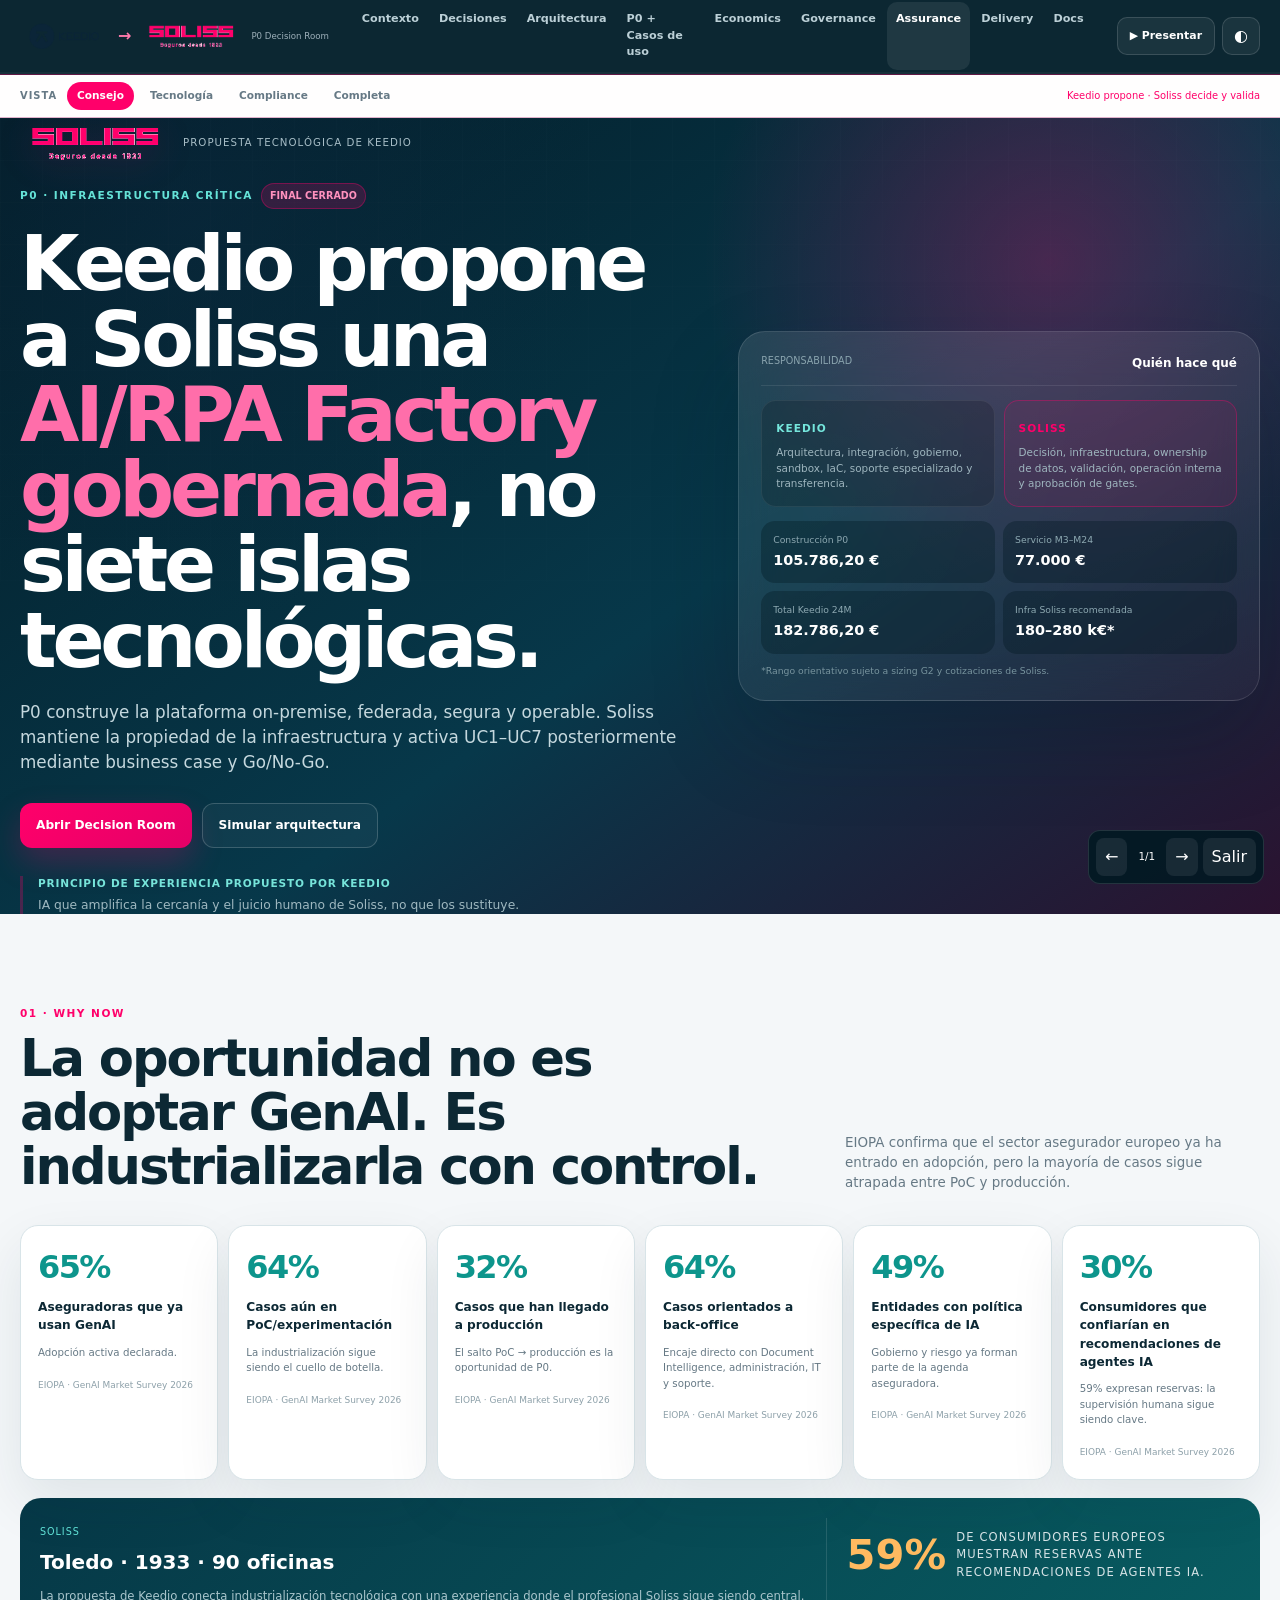
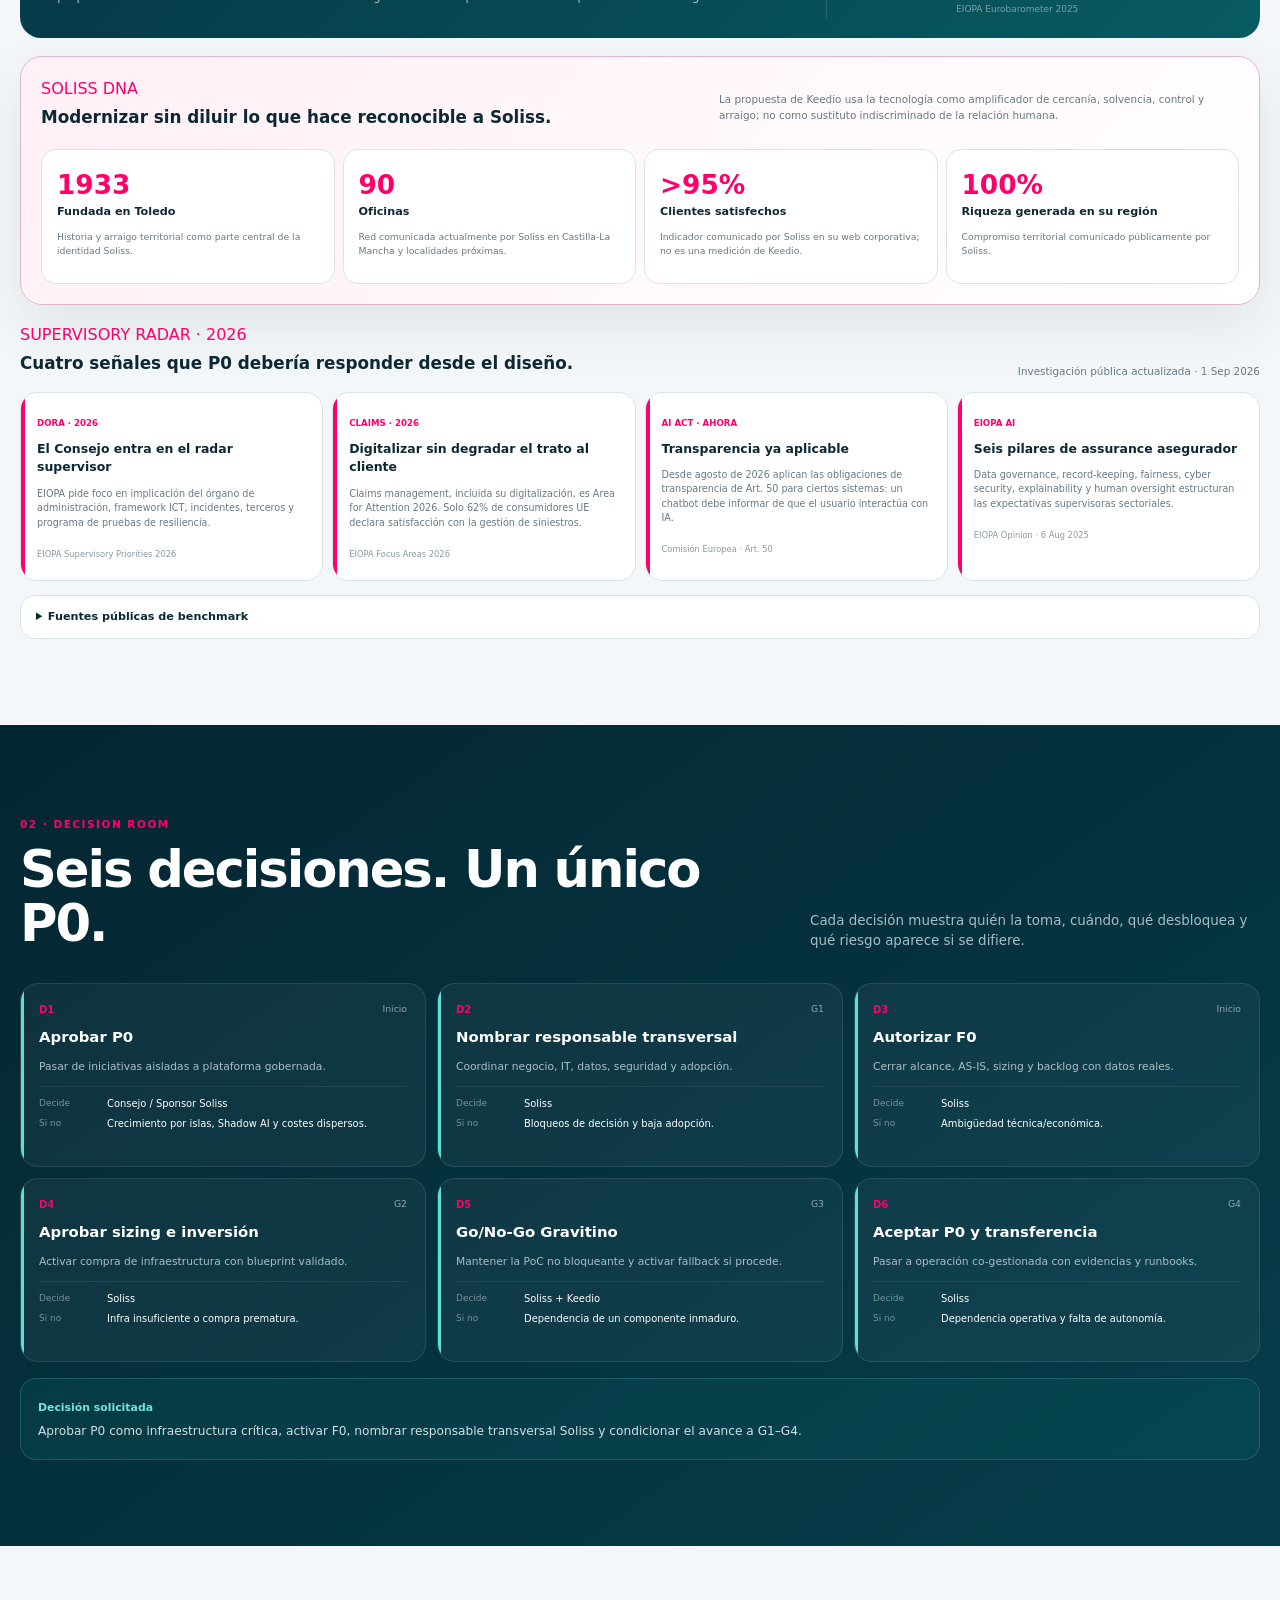
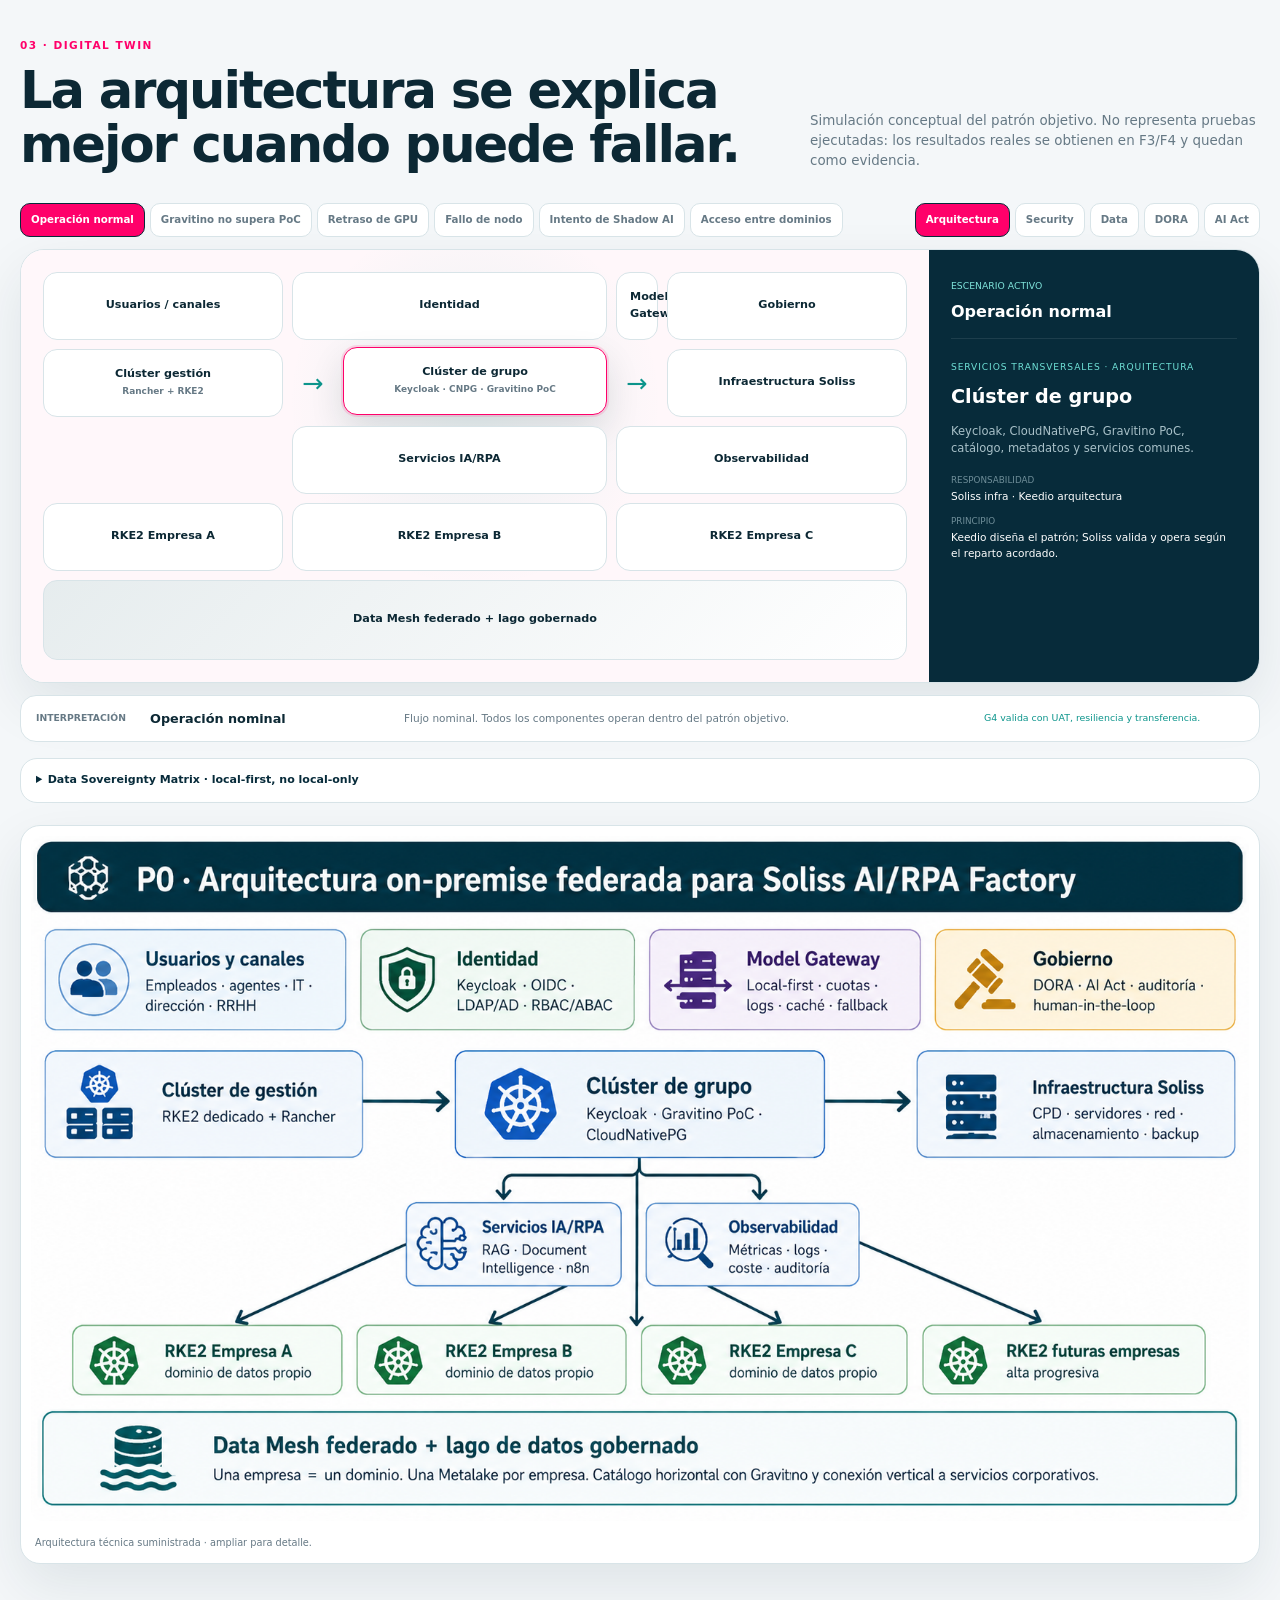
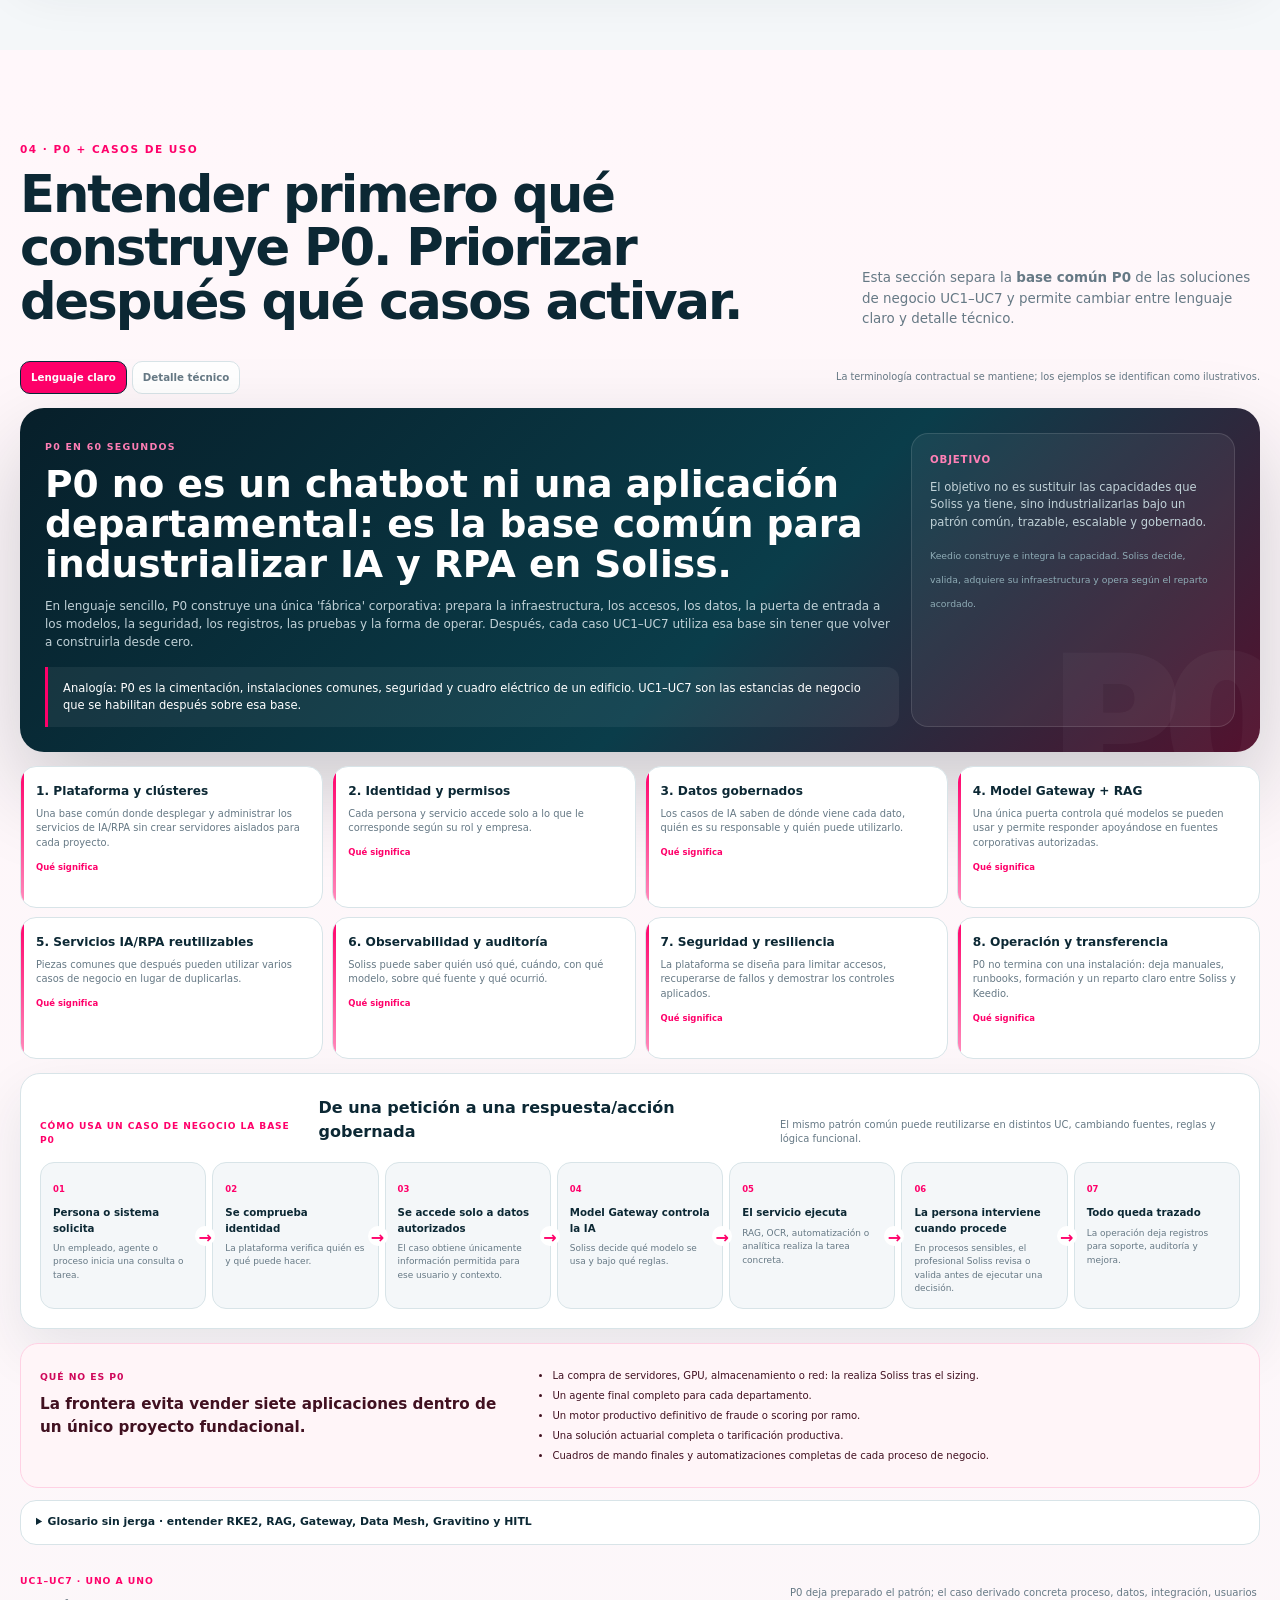
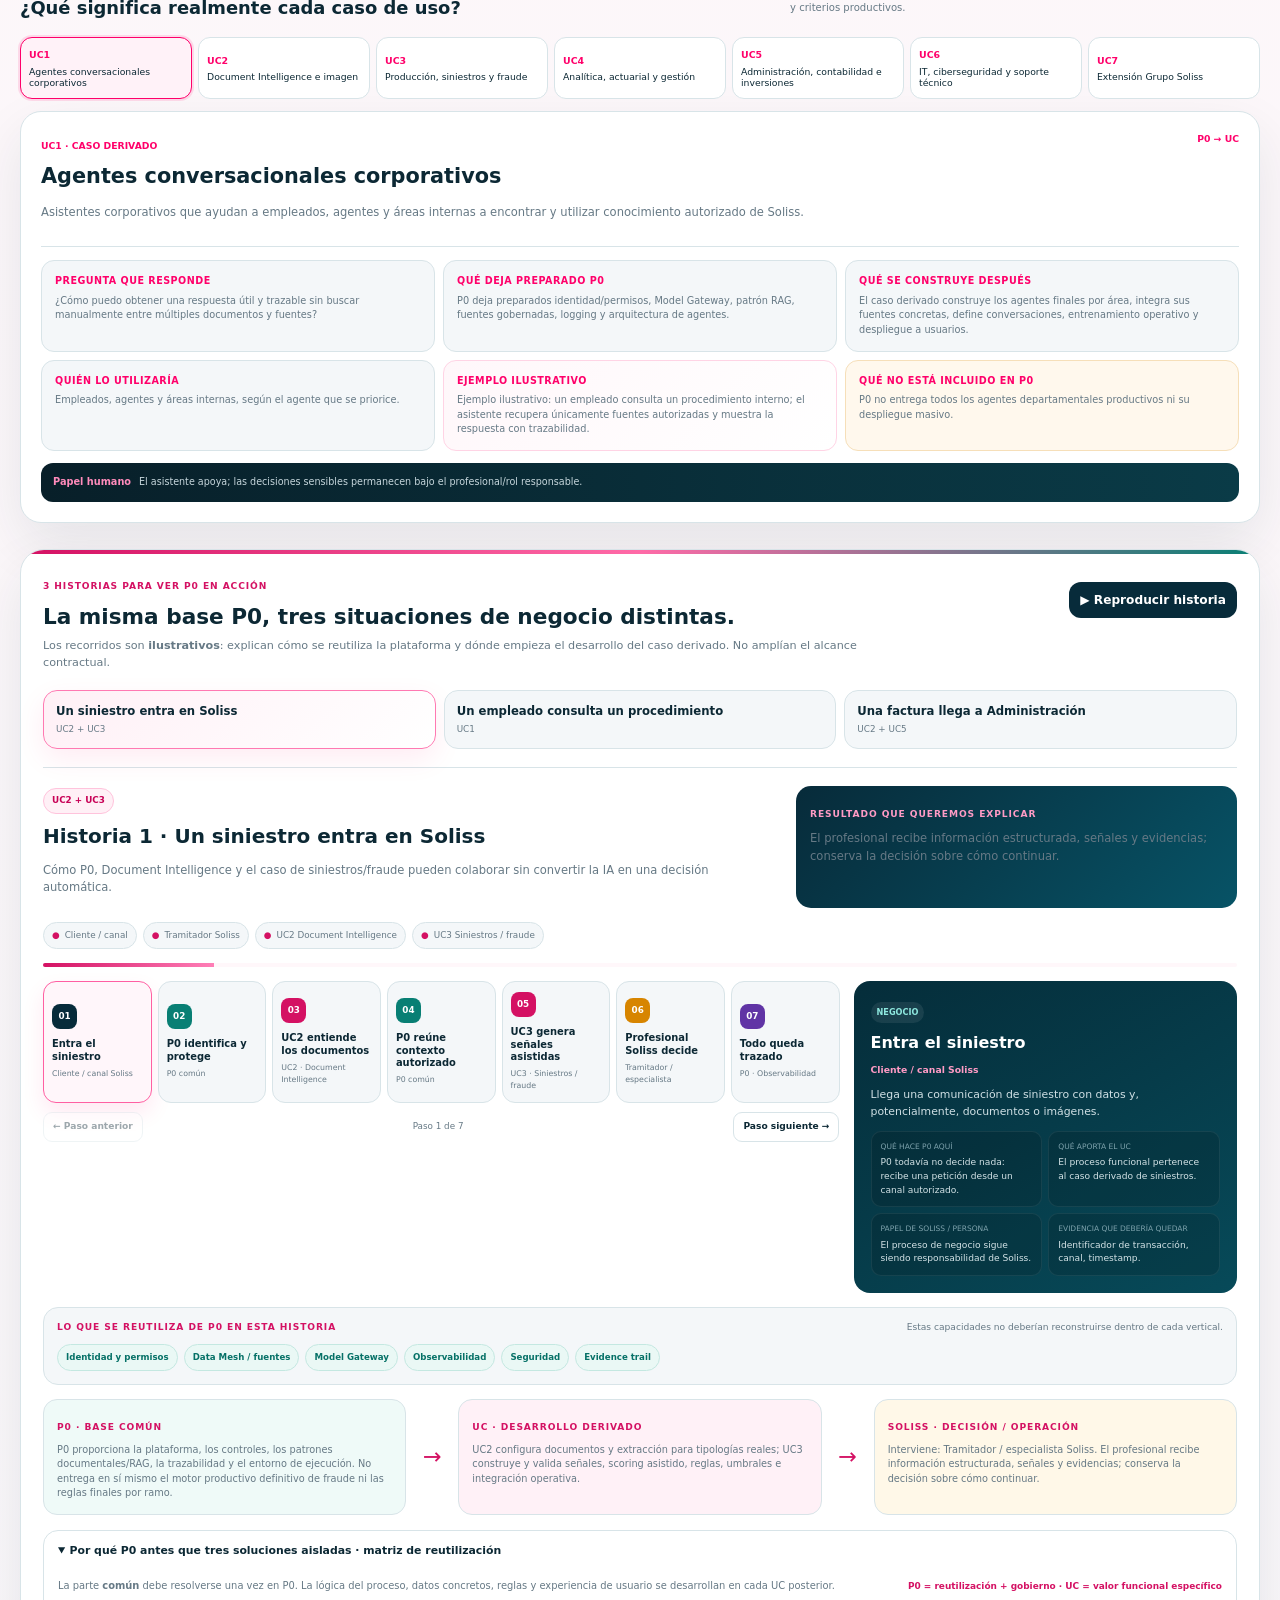
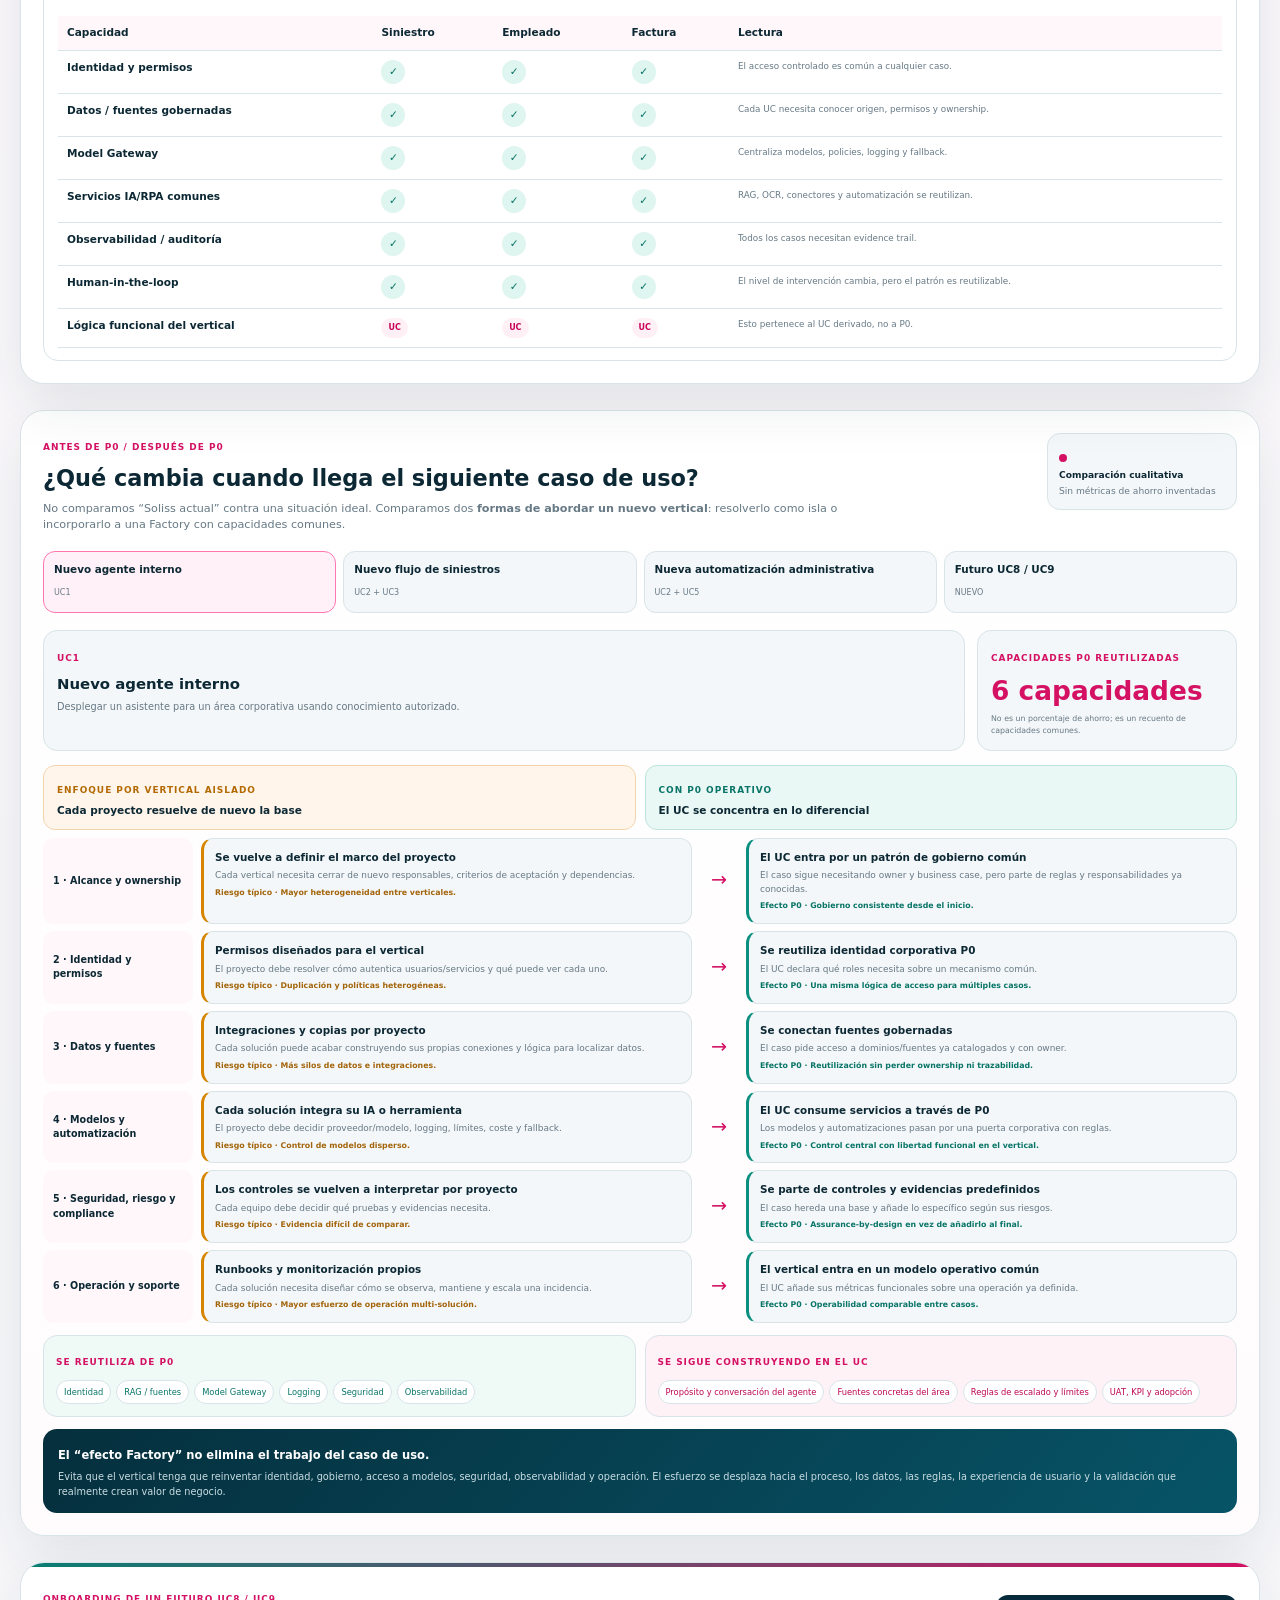
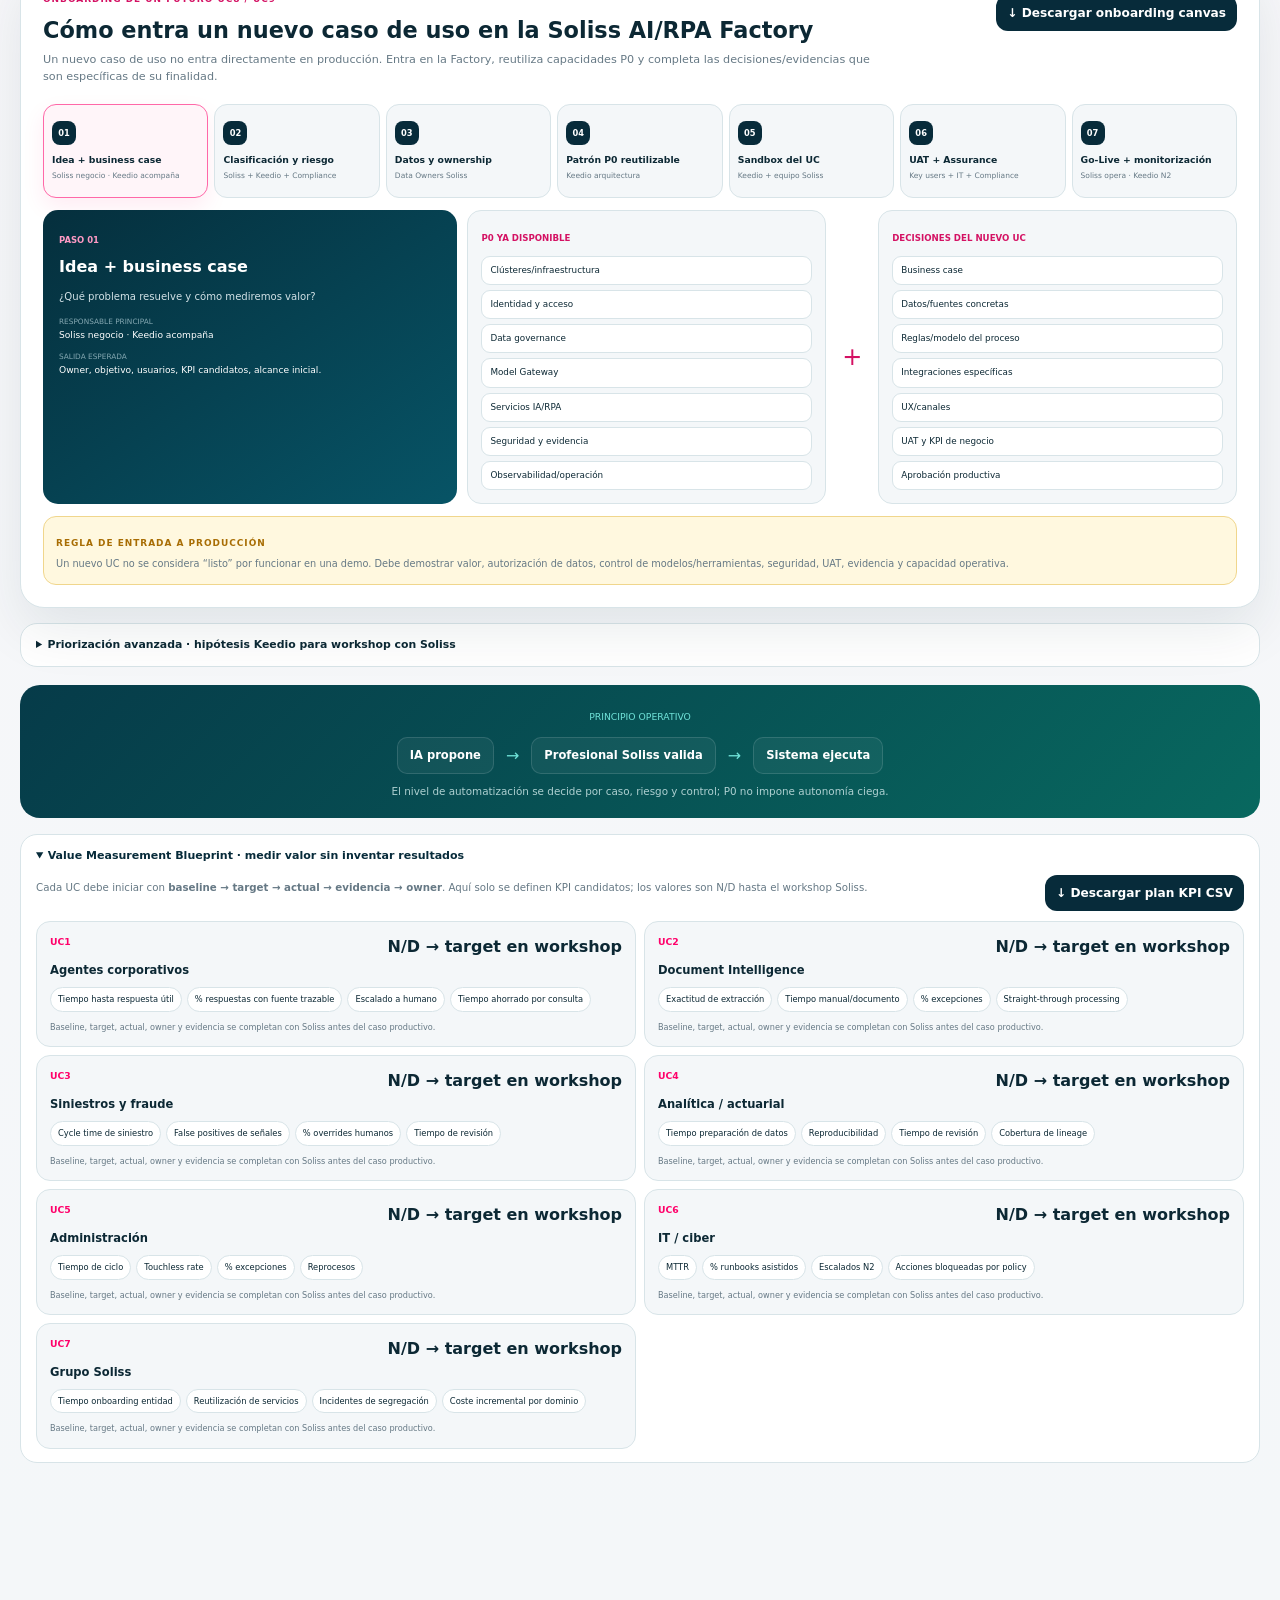
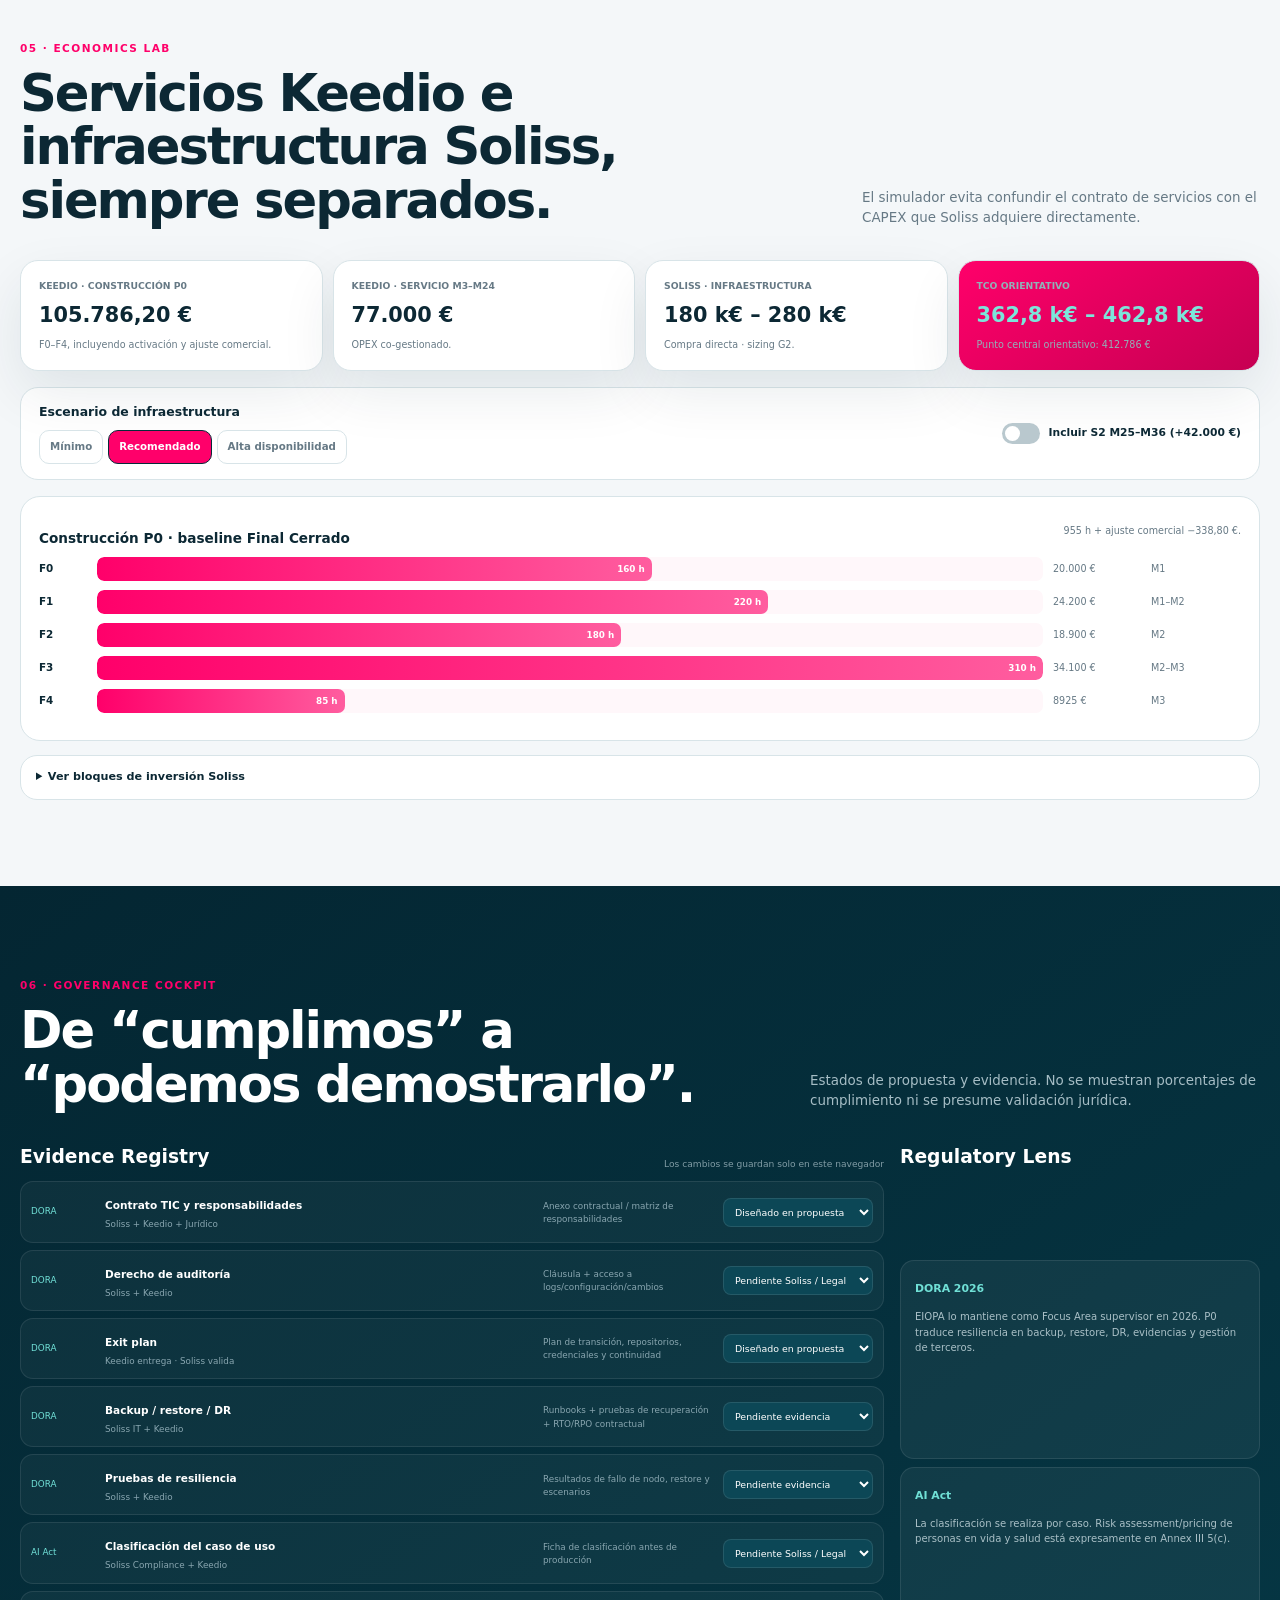
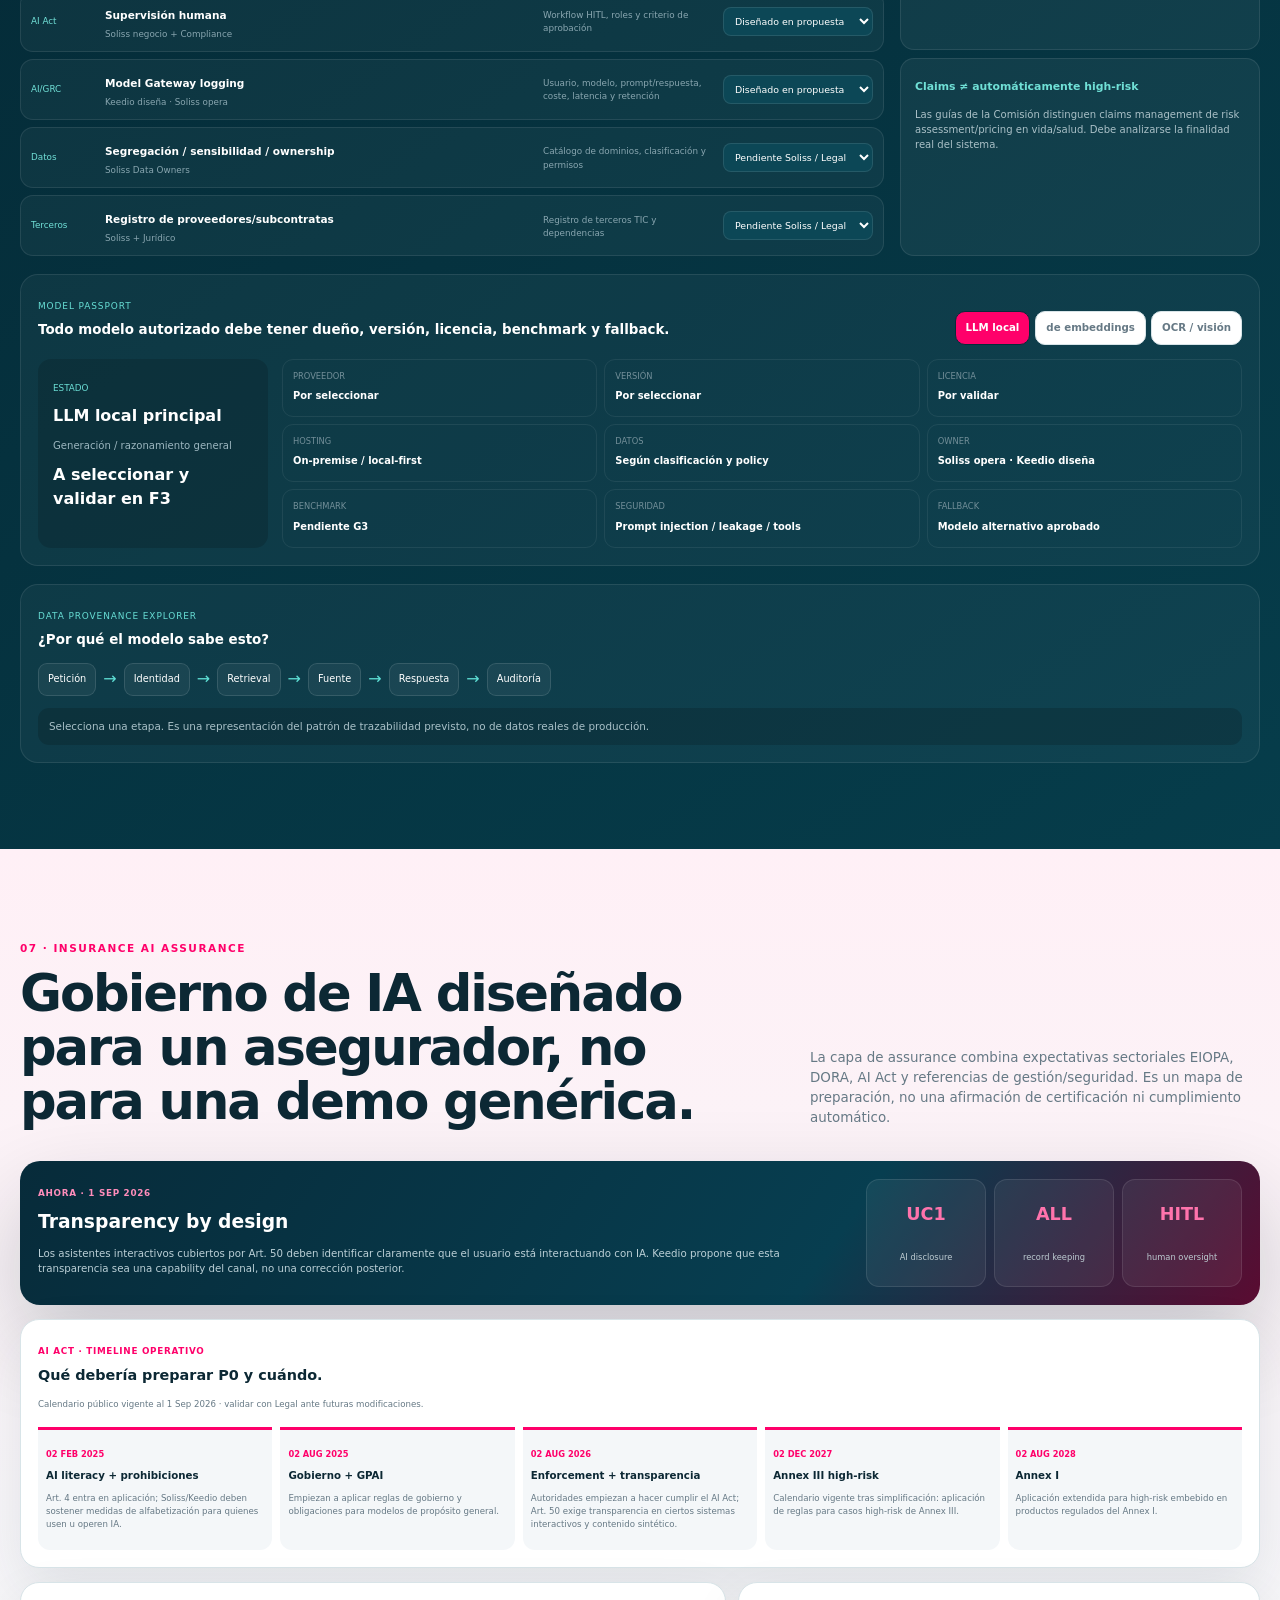
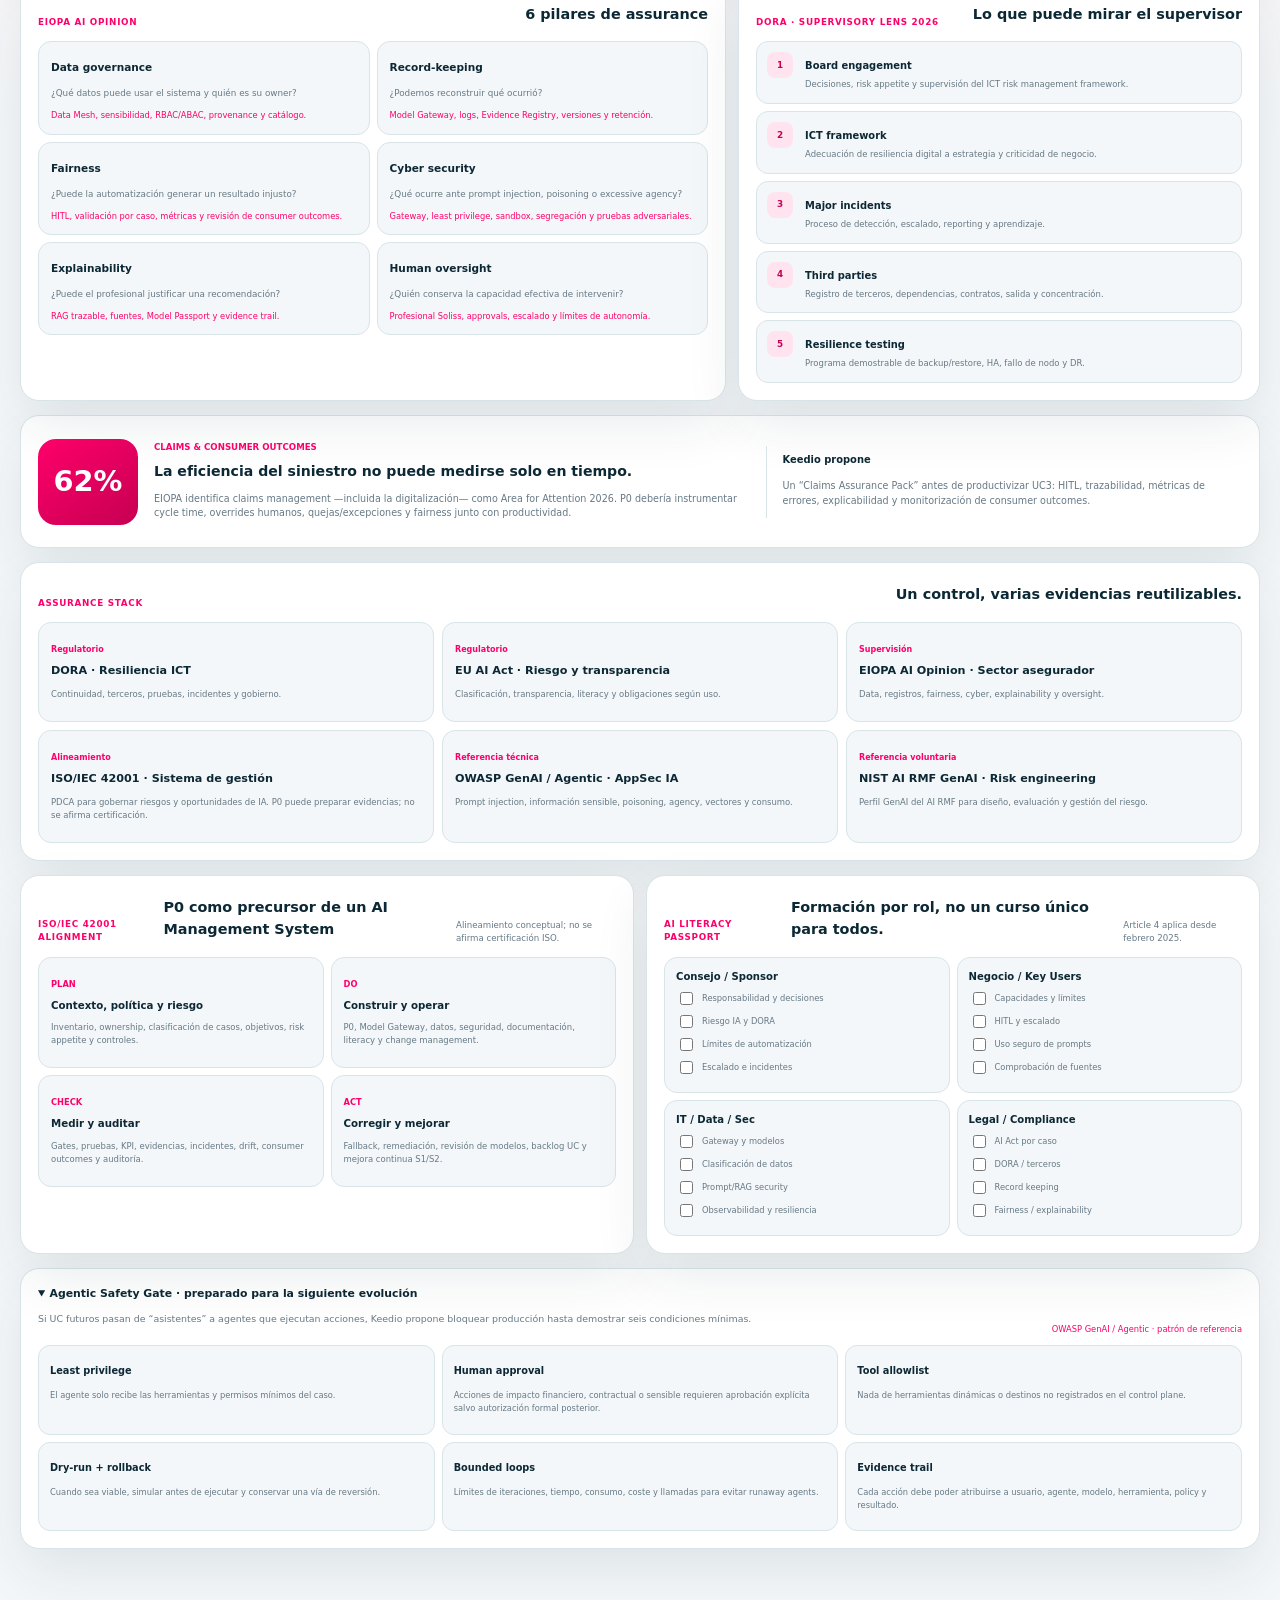
==== index.html @ 0aa0f7fc "feat: actualizar documentación y recursos para la versión 4.3; añadir comparativa de Factory Effect " ====
<!doctype html>
<html lang="es" data-theme="light">
<head>
  <meta charset="utf-8">
  <meta name="viewport" content="width=device-width,initial-scale=1,viewport-fit=cover">
  <meta name="theme-color" content="#FF006A">
  <meta name="description" content="Keedio presenta a Soliss la P0 Decision Room: arquitectura, economics, gates, gobierno y casos de uso de Soliss AI/RPA Factory.">
  <title>Keedio presenta a SOLISS · P0 Decision Room V4</title>
  <link rel="manifest" href="manifest.webmanifest">
  <link rel="icon" href="assets/icon-192.png">
  <link rel="stylesheet" href="assets/styles.css">
  <script defer src="assets/data.js"></script>
  <script defer src="assets/documents.js"></script>
  <script defer src="assets/app.js"></script>
</head>
<body data-audience="board" data-build="boardroom">
<a class="skip" href="#main">Ir al contenido</a>
<header class="topbar">
  <div class="shell navrow">
    <a class="brand brand-lockup" href="#hero" aria-label="Keedio presenta a Soliss"><img src="assets/brand/keedio-logo.png" alt="Keedio"><span class="brand-arrow">→</span><img class="soliss-wordmark" src="assets/brand/soliss-logo.png" alt="Soliss Seguros desde 1933"><small>P0 Decision Room</small></a>
    <nav id="nav" aria-label="Principal">
      <a href="#why">Contexto</a><a href="#decision">Decisiones</a><a href="#twin">Arquitectura</a><a href="#factory">P0 + Casos de uso</a><a href="#economics">Economics</a><a href="#governance">Governance</a><a href="#assurance">Assurance</a><a href="#delivery">Delivery</a><a href="#documents">Docs</a>
    </nav>
    <div class="actions"><button id="presentBtn" class="chip-btn">▶ Presentar</button><button id="themeBtn" class="icon-btn" aria-label="Cambiar tema">◐</button><button id="menuBtn" class="icon-btn menu" aria-label="Abrir menú">☰</button></div>
  </div>
  <div class="progress"><i id="progress"></i></div>
</header>

<div class="audience-bar">
  <div class="shell audience-row">
    <span>Vista</span>
    <button class="aud active" data-audience="board">Consejo</button>
    <button class="aud" data-audience="tech">Tecnología</button>
    <button class="aud" data-audience="compliance">Compliance</button>
    <button class="aud" data-audience="all">Completa</button>
    <em>Keedio propone · Soliss decide y valida</em>
  </div>
</div>

<main id="main">
<section id="hero" class="hero present-step" data-show="board tech compliance">
  <div class="mesh"></div>
  <div class="shell hero-grid">
    <div class="hero-copy reveal">
      <div class="hero-brand"><img src="assets/brand/soliss-logo.png" alt="Soliss"><span>Propuesta tecnológica de Keedio</span></div><div class="overline"><span>P0 · Infraestructura crítica</span><b>FINAL CERRADO</b></div>
      <h1>Keedio propone a Soliss una <em>AI/RPA Factory gobernada</em>, no siete islas tecnológicas.</h1>
      <p>P0 construye la plataforma on-premise, federada, segura y operable. Soliss mantiene la propiedad de la infraestructura y activa UC1–UC7 posteriormente mediante business case y Go/No-Go.</p>
      <div class="hero-ctas"><a class="btn primary" href="#decision">Abrir Decision Room</a><a class="btn ghost" href="#twin">Simular arquitectura</a></div>
      <div class="principle"><b>Principio de experiencia propuesto por Keedio</b><span>IA que amplifica la cercanía y el juicio humano de Soliss, no que los sustituye.</span></div>
    </div>
    <aside class="hero-panel reveal">
      <header><span>Responsabilidad</span><strong>Quién hace qué</strong></header>
      <div class="role-grid"><article class="keedio"><b>KEEDIO</b><p>Arquitectura, integración, gobierno, sandbox, IaC, soporte especializado y transferencia.</p></article><article class="soliss"><b>SOLISS</b><p>Decisión, infraestructura, ownership de datos, validación, operación interna y aprobación de gates.</p></article></div>
      <div class="kpis"><div><small>Construcción P0</small><b>105.786,20 €</b></div><div><small>Servicio M3–M24</small><b>77.000 €</b></div><div><small>Total Keedio 24M</small><b>182.786,20 €</b></div><div><small>Infra Soliss recomendada</small><b>180–280 k€*</b></div></div>
      <small class="fine">*Rango orientativo sujeto a sizing G2 y cotizaciones de Soliss.</small>
    </aside>
  </div>
</section>

<section id="why" class="section present-step" data-show="board compliance">
  <div class="shell">
    <div class="section-head reveal"><div><span>01 · WHY NOW</span><h2>La oportunidad no es adoptar GenAI. Es industrializarla con control.</h2></div><p>EIOPA confirma que el sector asegurador europeo ya ha entrado en adopción, pero la mayoría de casos sigue atrapada entre PoC y producción.</p></div>
    <div id="benchmarkGrid" class="benchmark-grid reveal"></div>
    <div class="context-band reveal"><div><span>Soliss</span><b>Toledo · 1933 · 90 oficinas</b><p>La propuesta de Keedio conecta industrialización tecnológica con una experiencia donde el profesional Soliss sigue siendo central.</p></div><div class="trust-signal"><b>59%</b><span>de consumidores europeos muestran reservas ante recomendaciones de agentes IA.</span><small>EIOPA Eurobarometer 2025</small></div></div>
    
<div class="soliss-dna reveal">
  <header><div><span>SOLISS DNA</span><h3>Modernizar sin diluir lo que hace reconocible a Soliss.</h3></div><p>La propuesta de Keedio usa la tecnología como amplificador de cercanía, solvencia, control y arraigo; no como sustituto indiscriminado de la relación humana.</p></header>
  <div id="solissDnaGrid" class="dna-grid"></div>
</div>
<div class="radar reveal">
  <header><div><span>SUPERVISORY RADAR · 2026</span><h3>Cuatro señales que P0 debería responder desde el diseño.</h3></div><small>Investigación pública actualizada · 1 Sep 2026</small></header>
  <div id="supervisoryRadar" class="radar-grid"></div>
</div>
<details class="sources reveal"><summary>Fuentes públicas de benchmark</summary><div id="publicSources"></div></details>
  </div>
</section>

<section id="decision" class="section dark present-step" data-show="board compliance">
  <div class="shell">
    <div class="section-head light reveal"><div><span>02 · DECISION ROOM</span><h2>Seis decisiones. Un único P0.</h2></div><p>Cada decisión muestra quién la toma, cuándo, qué desbloquea y qué riesgo aparece si se difiere.</p></div>
    <div id="decisionGrid" class="decision-grid reveal"></div>
    <div class="decision-summary reveal"><b>Decisión solicitada</b><p>Aprobar P0 como infraestructura crítica, activar F0, nombrar responsable transversal Soliss y condicionar el avance a G1–G4.</p></div>
  </div>
</section>

<section id="twin" class="section present-step" data-show="tech compliance board">
  <div class="shell">
    <div class="section-head reveal"><div><span>03 · DIGITAL TWIN</span><h2>La arquitectura se explica mejor cuando puede fallar.</h2></div><p>Simulación conceptual del patrón objetivo. No representa pruebas ejecutadas: los resultados reales se obtienen en F3/F4 y quedan como evidencia.</p></div>
    <div class="twin-toolbar reveal"><div id="scenarioButtons" class="segmented"></div><div id="lensButtons" class="segmented lenses"><button class="active" data-lens="detail">Arquitectura</button><button data-lens="security">Security</button><button data-lens="data">Data</button><button data-lens="dora">DORA</button><button data-lens="aiAct">AI Act</button></div></div>
    <div class="twin-shell reveal">
      <div class="architecture-map" id="archMap">
        <button class="node" data-node="users">Usuarios / canales</button><button class="node" data-node="identity">Identidad</button><button class="node" data-node="gateway">Model Gateway</button><button class="node" data-node="governance">Gobierno</button>
        <button class="node big" data-node="management">Clúster gestión<br><small>Rancher + RKE2</small></button><div class="arrow">→</div><button class="node big focus" data-node="group">Clúster de grupo<br><small>Keycloak · CNPG · Gravitino PoC</small></button><div class="arrow">→</div><button class="node big" data-node="infra">Infraestructura Soliss</button>
        <button class="node service" data-node="ai">Servicios IA/RPA</button><button class="node service" data-node="observability">Observabilidad</button>
        <button class="node domain" data-node="domainA">RKE2 Empresa A</button><button class="node domain" data-node="domainB">RKE2 Empresa B</button><button class="node domain" data-node="domainC">RKE2 Empresa C</button>
        <button class="node lake" data-node="data">Data Mesh federado + lago gobernado</button>
      </div>
      <aside class="inspector"><div id="scenarioState" class="scenario-state"></div><div id="nodeInspector"></div></aside>
    </div>
    <div class="simulation-strip reveal"><span>Interpretación</span><b id="simOutcome">Operación nominal</b><p id="simMessage"></p><small id="simGate"></small></div>
<details class="sovereignty reveal"><summary>Data Sovereignty Matrix · local-first, no local-only</summary><div class="table-wrap"><table id="sovereigntyTable"></table></div><p class="detail-note">La matriz es un patrón propuesto por Keedio. Las excepciones externas deben aprobarse por caso, proveedor, clasificación de datos y contrato.</p></details>

    <figure class="figure reveal"><button data-lightbox="assets/figures/arquitectura-onpremise.png"><img src="assets/figures/arquitectura-onpremise.png" alt="Arquitectura on-premise federada para Soliss AI/RPA Factory"></button><figcaption>Arquitectura técnica suministrada · ampliar para detalle.</figcaption></figure>
  </div>
</section>

<section id="factory" class="section soft present-step" data-show="board tech compliance">
  <div class="shell">
    <div class="section-head reveal"><div><span>04 · P0 + CASOS DE USO</span><h2>Entender primero qué construye P0. Priorizar después qué casos activar.</h2></div><p>Esta sección separa la <b>base común P0</b> de las soluciones de negocio UC1–UC7 y permite cambiar entre lenguaje claro y detalle técnico.</p></div>

    <div class="explain-toolbar reveal"><div class="segmented" id="explainMode"><button class="active" data-explain="plain">Lenguaje claro</button><button data-explain="technical">Detalle técnico</button></div><span>La terminología contractual se mantiene; los ejemplos se identifican como ilustrativos.</span></div>

    <div class="p0-hero-explain reveal">
      <div><span>P0 EN 60 SEGUNDOS</span><h3 id="p0Headline"></h3><p id="p0Definition"></p><blockquote id="p0Analogy"></blockquote></div>
      <aside><b>Objetivo</b><p id="p0Objective"></p><small>Keedio construye e integra la capacidad. Soliss decide, valida, adquiere su infraestructura y opera según el reparto acordado.</small></aside>
    </div>

    <div id="p0Blocks" class="p0-block-grid reveal"></div>

    <div class="p0-flow-card reveal"><header><span>CÓMO USA UN CASO DE NEGOCIO LA BASE P0</span><h3>De una petición a una respuesta/acción gobernada</h3><p>El mismo patrón común puede reutilizarse en distintos UC, cambiando fuentes, reglas y lógica funcional.</p></header><div id="p0Flow" class="p0-flow"></div></div>

    <div class="p0-boundaries reveal"><div><span>QUÉ NO ES P0</span><h3>La frontera evita vender siete aplicaciones dentro de un único proyecto fundacional.</h3></div><ul id="p0NotIncluded"></ul></div>

    <details class="p0-glossary reveal"><summary>Glosario sin jerga · entender RKE2, RAG, Gateway, Data Mesh, Gravitino y HITL</summary><div id="glossaryGrid" class="glossary-grid"></div></details>

    <div class="uc-explorer reveal">
      <header><div><span>UC1–UC7 · UNO A UNO</span><h3>¿Qué significa realmente cada caso de uso?</h3></div><p>P0 deja preparado el patrón; el caso derivado concreta proceso, datos, integración, usuarios y criterios productivos.</p></header>
      <div id="ucSimpleTabs" class="uc-simple-tabs"></div>
      <article id="ucSimpleDetail" class="uc-simple-detail"></article>
    </div>


    <section class="story-lab reveal" aria-labelledby="storyLabTitle">
      <header class="story-lab-head">
        <div><span>3 HISTORIAS PARA VER P0 EN ACCIÓN</span><h3 id="storyLabTitle">La misma base P0, tres situaciones de negocio distintas.</h3><p>Los recorridos son <b>ilustrativos</b>: explican cómo se reutiliza la plataforma y dónde empieza el desarrollo del caso derivado. No amplían el alcance contractual.</p></div>
        <button id="storyPlay" class="btn small" type="button">▶ Reproducir historia</button>
      </header>
      <div id="storyTabs" class="story-tabs" role="tablist" aria-label="Historias de usuario"></div>
      <article id="storyCanvas" class="story-canvas">
        <div class="story-overview"><div><span id="storyUcs" class="story-uc-badge"></span><h3 id="storyTitle"></h3><p id="storySubtitle"></p></div><div class="story-outcome"><span>RESULTADO QUE QUEREMOS EXPLICAR</span><p id="storyOutcome"></p></div></div>
        <div class="story-actors" id="storyActors"></div>
        <div class="story-progress-wrap"><div id="storyProgress" class="story-progress"></div></div>
        <div class="story-workspace"><div><div id="storySteps" class="story-steps"></div><div class="story-nav"><button id="storyPrev" type="button">← Paso anterior</button><span id="storyPosition">—</span><button id="storyNext" type="button">Paso siguiente →</button></div></div><aside id="storyInspector" class="story-inspector" aria-live="polite"></aside></div>
        <div class="story-foundation"><header><span>LO QUE SE REUTILIZA DE P0 EN ESTA HISTORIA</span><p>Estas capacidades no deberían reconstruirse dentro de cada vertical.</p></header><div id="storyReuseChips" class="story-reuse-chips"></div></div>
        <div class="story-boundary-grid"><article class="story-boundary p0"><span>P0 · BASE COMÚN</span><p id="storyP0Boundary"></p></article><div class="story-boundary-arrow">→</div><article class="story-boundary uc"><span>UC · DESARROLLO DERIVADO</span><p id="storyUcBoundary"></p></article><div class="story-boundary-arrow">→</div><article class="story-boundary human"><span>SOLISS · DECISIÓN / OPERACIÓN</span><p id="storyHuman"></p></article></div>
      </article>
      <details class="story-comparison" open><summary>Por qué P0 antes que tres soluciones aisladas · matriz de reutilización</summary><div class="story-comparison-intro"><p>La parte <b>común</b> debe resolverse una vez en P0. La lógica del proceso, datos concretos, reglas y experiencia de usuario se desarrollan en cada UC posterior.</p><span>P0 = reutilización + gobierno · UC = valor funcional específico</span></div><div class="table-wrap"><table id="storyReuseTable"></table></div></details>
    </section>


    <section class="factory-effect reveal" aria-labelledby="factoryEffectTitle">
      <header class="factory-effect-head">
        <div>
          <span>ANTES DE P0 / DESPUÉS DE P0</span>
          <h3 id="factoryEffectTitle">¿Qué cambia cuando llega el siguiente caso de uso?</h3>
          <p>No comparamos “Soliss actual” contra una situación ideal. Comparamos dos <b>formas de abordar un nuevo vertical</b>: resolverlo como isla o incorporarlo a una Factory con capacidades comunes.</p>
        </div>
        <div class="factory-effect-legend"><i></i><b>Comparación cualitativa</b><small>Sin métricas de ahorro inventadas</small></div>
      </header>

      <div id="effectCaseTabs" class="effect-case-tabs" role="tablist" aria-label="Seleccionar tipo de nuevo caso"></div>

      <div class="effect-case-summary">
        <div><span id="effectCaseUc"></span><h4 id="effectCaseLabel"></h4><p id="effectCaseGoal"></p></div>
        <div class="effect-reuse-score"><span>CAPACIDADES P0 REUTILIZADAS</span><b id="effectReuseCount">—</b><small>No es un porcentaje de ahorro; es un recuento de capacidades comunes.</small></div>
      </div>

      <div class="before-after-labels">
        <div class="before"><span>ENFOQUE POR VERTICAL AISLADO</span><b>Cada proyecto resuelve de nuevo la base</b></div>
        <div class="after"><span>CON P0 OPERATIVO</span><b>El UC se concentra en lo diferencial</b></div>
      </div>

      <div id="effectStages" class="effect-stages"></div>

      <div class="effect-bottom-grid">
        <article class="effect-box reused"><span>SE REUTILIZA DE P0</span><div id="effectReuseChips"></div></article>
        <article class="effect-box still"><span>SE SIGUE CONSTRUYENDO EN EL UC</span><div id="effectStillChips"></div></article>
      </div>

      <div class="factory-effect-message">
        <b>El “efecto Factory” no elimina el trabajo del caso de uso.</b>
        <p>Evita que el vertical tenga que reinventar identidad, gobierno, acceso a modelos, seguridad, observabilidad y operación. El esfuerzo se desplaza hacia el proceso, los datos, las reglas, la experiencia de usuario y la validación que realmente crean valor de negocio.</p>
      </div>
    </section>

    <section class="onboarding-lab reveal" aria-labelledby="onboardingTitle">
      <header class="onboarding-head">
        <div><span>ONBOARDING DE UN FUTURO UC8 / UC9</span><h3 id="onboardingTitle">Cómo entra un nuevo caso de uso en la Soliss AI/RPA Factory</h3><p id="onboardingStatement"></p></div>
        <button id="downloadOnboardingCanvas" class="btn small" type="button">↓ Descargar onboarding canvas</button>
      </header>

      <div id="onboardingRail" class="onboarding-rail"></div>
      <div class="onboarding-workspace">
        <aside id="onboardingInspector" class="onboarding-inspector"></aside>
        <div class="onboarding-separation">
          <article><span>P0 YA DISPONIBLE</span><div id="onboardingReusable"></div></article>
          <div class="onboarding-plus">+</div>
          <article><span>DECISIONES DEL NUEVO UC</span><div id="onboardingVertical"></div></article>
        </div>
      </div>

      <div class="onboarding-rule">
        <span>REGLA DE ENTRADA A PRODUCCIÓN</span>
        <p>Un nuevo UC no se considera “listo” por funcionar en una demo. Debe demostrar valor, autorización de datos, control de modelos/herramientas, seguridad, UAT, evidencia y capacidad operativa.</p>
      </div>
    </section>

    <details class="advanced-priority reveal"><summary>Priorización avanzada · hipótesis Keedio para workshop con Soliss</summary><div class="advanced-intro">Los valores iniciales son hipótesis de trabajo, no datos de Soliss. Se sustituyen durante workshops con negocio, IT y Compliance.</div>
    <div class="factory-layout"><div><div id="ucRanking" class="ranking"></div><button id="resetHypotheses" class="btn small">Restaurar hipótesis Keedio</button></div><div id="ucEditor" class="uc-editor"></div></div></details>
    <div class="human-loop reveal"><span>Principio operativo</span><div><b>IA propone</b><i>→</i><b>Profesional Soliss valida</b><i>→</i><b>Sistema ejecuta</b></div><p>El nivel de automatización se decide por caso, riesgo y control; P0 no impone autonomía ciega.</p></div>
<details class="kpi-blueprint reveal" open><summary>Value Measurement Blueprint · medir valor sin inventar resultados</summary><div class="blueprint-head"><p>Cada UC debe iniciar con <b>baseline → target → actual → evidencia → owner</b>. Aquí solo se definen KPI candidatos; los valores son N/D hasta el workshop Soliss.</p><button id="downloadKpiPlan" class="btn small">↓ Descargar plan KPI CSV</button></div><div id="kpiGrid" class="kpi-grid"></div></details>

  </div>
</section>

<section id="economics" class="section present-step" data-show="board tech">
  <div class="shell">
    <div class="section-head reveal"><div><span>05 · ECONOMICS LAB</span><h2>Servicios Keedio e infraestructura Soliss, siempre separados.</h2></div><p>El simulador evita confundir el contrato de servicios con el CAPEX que Soliss adquiere directamente.</p></div>
    <div class="econ-grid reveal"><div class="econ-card"><span>Keedio · construcción P0</span><b>105.786,20 €</b><small>F0–F4, incluyendo activación y ajuste comercial.</small></div><div class="econ-card"><span>Keedio · servicio M3–M24</span><b>77.000 €</b><small>OPEX co-gestionado.</small></div><div class="econ-card"><span>Soliss · infraestructura</span><b id="infraRange">180–280 k€</b><small>Compra directa · sizing G2.</small></div><div class="econ-card accent"><span>TCO orientativo</span><b id="tcoRange">—</b><small id="tcoMid">—</small></div></div>
    <div class="scenario-lab reveal"><div><h3>Escenario de infraestructura</h3><div id="econScenarios" class="segmented"></div></div><label class="switch-line"><input id="optionalToggle" type="checkbox"><span></span><b>Incluir S2 M25–M36 (+42.000 €)</b></label></div>
    <div class="phase-bars reveal"><header><h3>Construcción P0 · baseline Final Cerrado</h3><p>955 h + ajuste comercial −338,80 €.</p></header><div id="phaseBars"></div></div>
    <details class="infra-details reveal"><summary>Ver bloques de inversión Soliss</summary><div class="table-wrap"><table id="infraTable"></table></div></details>
  </div>
</section>

<section id="governance" class="section dark present-step" data-show="compliance tech board">
  <div class="shell">
    <div class="section-head light reveal"><div><span>06 · GOVERNANCE COCKPIT</span><h2>De “cumplimos” a “podemos demostrarlo”.</h2></div><p>Estados de propuesta y evidencia. No se muestran porcentajes de cumplimiento ni se presume validación jurídica.</p></div>
    <div class="governance-grid reveal"><div><div class="cockpit-head"><h3>Evidence Registry</h3><span>Los cambios se guardan solo en este navegador</span></div><div id="evidenceGrid" class="evidence-grid"></div></div><aside class="regulatory-lens"><h3>Regulatory Lens</h3><div class="reg-card"><b>DORA 2026</b><p>EIOPA lo mantiene como Focus Area supervisor en 2026. P0 traduce resiliencia en backup, restore, DR, evidencias y gestión de terceros.</p></div><div class="reg-card"><b>AI Act</b><p>La clasificación se realiza por caso. Risk assessment/pricing de personas en vida y salud está expresamente en Annex III 5(c).</p></div><div class="reg-card"><b>Claims ≠ automáticamente high-risk</b><p>Las guías de la Comisión distinguen claims management de risk assessment/pricing en vida/salud. Debe analizarse la finalidad real del sistema.</p></div></aside></div>
    <div class="passport-area reveal"><header><div><span>MODEL PASSPORT</span><h3>Todo modelo autorizado debe tener dueño, versión, licencia, benchmark y fallback.</h3></div><div id="passportTabs" class="segmented"></div></header><div id="passportCard"></div></div>
    <div class="provenance reveal"><header><span>DATA PROVENANCE EXPLORER</span><h3>¿Por qué el modelo sabe esto?</h3></header><div class="trace"><button data-trace="request">Petición</button><i>→</i><button data-trace="identity">Identidad</button><i>→</i><button data-trace="retrieval">Retrieval</button><i>→</i><button data-trace="source">Fuente</button><i>→</i><button data-trace="answer">Respuesta</button><i>→</i><button data-trace="audit">Auditoría</button></div><div id="traceDetail" class="trace-detail">Selecciona una etapa. Es una representación del patrón de trazabilidad previsto, no de datos reales de producción.</div></div>
  </div>
</section>


<section id="assurance" class="section assurance present-step" data-show="board tech compliance">
  <div class="shell">
    <div class="section-head reveal"><div><span>07 · INSURANCE AI ASSURANCE</span><h2>Gobierno de IA diseñado para un asegurador, no para una demo genérica.</h2></div><p>La capa de assurance combina expectativas sectoriales EIOPA, DORA, AI Act y referencias de gestión/seguridad. Es un mapa de preparación, no una afirmación de certificación ni cumplimiento automático.</p></div>

    <div class="assurance-hero reveal"><div><span>AHORA · 1 SEP 2026</span><h3>Transparency by design</h3><p>Los asistentes interactivos cubiertos por Art. 50 deben identificar claramente que el usuario está interactuando con IA. Keedio propone que esta transparencia sea una capability del canal, no una corrección posterior.</p></div><div><b>UC1</b><small>AI disclosure</small></div><div><b>ALL</b><small>record keeping</small></div><div><b>HITL</b><small>human oversight</small></div></div>

    <div class="timeline-card reveal"><header><span>AI ACT · TIMELINE OPERATIVO</span><h3>Qué debería preparar P0 y cuándo.</h3><small>Calendario público vigente al 1 Sep 2026 · validar con Legal ante futuras modificaciones.</small></header><div id="aiTimeline" class="ai-timeline"></div></div>

    <div class="assurance-columns">
      <div class="assurance-panel reveal"><header><span>EIOPA AI OPINION</span><h3>6 pilares de assurance</h3></header><div id="assurancePillars" class="pillar-grid"></div></div>
      <div class="assurance-panel reveal"><header><span>DORA · SUPERVISORY LENS 2026</span><h3>Lo que puede mirar el supervisor</h3></header><div id="doraBoard" class="dora-board"></div></div>
    </div>

    <div class="claims-focus reveal"><div class="claims-number">62%</div><div><span>CLAIMS & CONSUMER OUTCOMES</span><h3>La eficiencia del siniestro no puede medirse solo en tiempo.</h3><p>EIOPA identifica claims management —incluida la digitalización— como Area for Attention 2026. P0 debería instrumentar cycle time, overrides humanos, quejas/excepciones y fairness junto con productividad.</p></div><div class="claims-rule"><b>Keedio propone</b><p>Un “Claims Assurance Pack” antes de productivizar UC3: HITL, trazabilidad, métricas de errores, explicabilidad y monitorización de consumer outcomes.</p></div></div>

    <div class="assurance-stack reveal"><header><span>ASSURANCE STACK</span><h3>Un control, varias evidencias reutilizables.</h3></header><div id="assuranceStack" class="stack-grid"></div></div>

    <div class="pdca-literacy">
      <div class="pdca reveal"><header><span>ISO/IEC 42001 ALIGNMENT</span><h3>P0 como precursor de un AI Management System</h3><small>Alineamiento conceptual; no se afirma certificación ISO.</small></header><div id="isoPdca" class="pdca-grid"></div></div>
      <div class="literacy reveal"><header><span>AI LITERACY PASSPORT</span><h3>Formación por rol, no un curso único para todos.</h3><small>Article 4 aplica desde febrero 2025.</small></header><div id="literacyGrid" class="literacy-grid"></div></div>
    </div>

    <details class="agentic-gate reveal" open><summary>Agentic Safety Gate · preparado para la siguiente evolución</summary><div class="agentic-copy"><p>Si UC futuros pasan de “asistentes” a agentes que ejecutan acciones, Keedio propone bloquear producción hasta demostrar seis condiciones mínimas.</p><span>OWASP GenAI / Agentic · patrón de referencia</span></div><div id="agenticRules" class="agentic-grid"></div></details>
  </div>
</section>

<section id="delivery" class="section present-step" data-show="board tech compliance">
  <div class="shell">
    <div class="section-head reveal"><div><span>08 · DELIVERY CONTROL</span><h2>Los gates se cierran con evidencia, no con calendario.</h2></div><p>Simulador local para preparar comité. Las casillas no reflejan estado real del proyecto y no se sincronizan con sistemas Soliss.</p></div>
    <div id="gateSimulator" class="gate-grid reveal"></div>
    
<div class="delivery-expansion reveal">
  <section class="gate-deliverables"><header><span>WHAT SOLISS RECEIVES</span><h3>Entregables exigibles por Gate</h3></header><div id="gateDeliverables" class="gate-deliverable-grid"></div></section>
  <section class="responsibility"><header><span>RESPONSIBILITY EXPLORER</span><h3>Keedio ejecuta la ingeniería; Soliss conserva la accountability.</h3><p>R = Responsible · A = Accountable · C = Consulted · I = Informed. Matriz de trabajo para cierre contractual.</p></header><div class="table-wrap"><table id="responsibilityTable"></table></div></section>
</div>
<div class="faq reveal"><header><div><span>EXECUTIVE Q&A</span><h3>Preguntas que P0 debe poder responder en menos de 30 segundos.</h3></div><div class="faq-search"><input id="faqSearch" type="search" placeholder="Buscar: Gravitino, datos, high-risk…"><span id="faqCount"></span></div></header><div id="faqGrid" class="faq-grid"></div></div>
<div class="risk-head reveal"><div><span>RISK REGISTER</span><h3>Riesgos base y control de cierre</h3></div><div class="segmented"><button class="risk-filter active" data-risk="all">Todos</button><button class="risk-filter" data-risk="Alto">Altos</button><button class="risk-filter" data-risk="Medio">Medios</button></div></div><div id="riskGrid" class="risk-grid reveal"></div>
    <figure class="figure reveal"><button data-lightbox="assets/figures/to-be.png"><img src="assets/figures/to-be.png" alt="Transformación TO-BE de capacidades IA/RPA locales a plataforma corporativa gobernada"></button><figcaption>TO-BE suministrado · P0 como base habilitadora y UC1–UC7 derivados.</figcaption></figure>
  </div>
</section>


<section id="documents" class="section document-section present-step" data-show="board tech compliance">
  <div class="shell">
    <div class="section-head reveal">
      <div><span>09 · DOCUMENT CENTER</span><h2>Una única puerta de entrada a la documentación Keedio → Soliss.</h2></div>
      <p>Descarga los documentos de propuesta, distingue el baseline de los materiales de soporte y conserva la integridad de cada fichero mediante SHA‑256.</p>
    </div>

    <div class="document-pack reveal">
      <div>
        <span>PAQUETE DOCUMENTAL COMPLETO</span>
        <h3>Soliss P0 · Document Pack</h3>
        <p>Incluye Plan Director, presentación, presupuestos, cronograma, propuesta reestructurada y manifest de integridad.</p>
      </div>
      <div class="pack-actions">
        <div><small id="packMeta">—</small><b>Keedio → Soliss</b></div>
        <a id="downloadPack" class="btn primary" href="#" download>↓ Descargar pack completo</a>
      </div>
    </div>

    <div class="document-toolbar reveal">
      <div class="document-search"><span>⌕</span><input id="documentSearch" type="search" placeholder="Buscar documento, formato o contenido…" aria-label="Buscar documentos"></div>
      <div class="segmented document-filters">
        <button class="doc-filter active" data-doc-filter="all">Todos</button>
        <button class="doc-filter" data-doc-filter="baseline">Baseline</button>
        <button class="doc-filter" data-doc-filter="consejo">Consejo</button>
        <button class="doc-filter" data-doc-filter="tecnico">Técnico</button>
        <button class="doc-filter" data-doc-filter="economico">Económico</button>
      </div>
    </div>

    <div id="documentGrid" class="document-grid reveal"></div>

    <div class="meeting-tools reveal">
      <div class="meeting-copy">
        <span>COMMITTEE TOOLKIT</span>
        <h3>Guarda lo acordado durante la reunión</h3>
        <p>Todo se genera localmente en el navegador. La exportación recoge el escenario TCO, priorización UC, estado de evidencias y checklist G1–G4 en ese momento.</p>
      </div>
      <div class="meeting-actions">
        <button id="downloadMinutes" class="tool-action"><b>↓ Acta preliminar</b><small>Markdown legible</small></button>
        <button id="downloadSnapshot" class="tool-action"><b>↓ Snapshot de decisión</b><small>JSON estructurado</small></button>
        <button id="printRoom" class="tool-action"><b>⎙ Guardar / imprimir</b><small>PDF desde el navegador</small></button>
        <button id="resetSession" class="tool-action danger"><b>↺ Reiniciar sesión</b><small>Borra solo datos locales</small></button>
      </div>
    </div>

    
<details class="changelog reveal"><summary>Version history · qué ha cambiado en la propuesta digital</summary><div id="changelogGrid" class="changelog-grid"></div></details>
<details class="integrity-panel reveal">
      <summary>Integridad, baseline y control de versiones</summary>
      <div class="integrity-grid">
        <div><span>BASELINE DE ESTA WEB</span><b>Plan Director Final Cerrado + Presupuesto/Cronograma P0 Final Cerrado</b><p>Las cifras mostradas por la Decision Room se gobiernan desde estas fuentes para evitar mezclar revisiones anteriores.</p></div>
        <div><span>MANIFEST</span><b>SHA‑256 por fichero</b><p>Permite verificar que el documento descargado es exactamente el distribuido con esta versión de la web.</p><p><a id="manifestJsonLink" href="#" download>Descargar JSON</a> · <a id="manifestTxtLink" href="#" download>Descargar TXT</a></p></div>
        <div><span>CONFIDENCIALIDAD</span><b>Boardroom build</b><p>Publicar esta carpeta en Internet haría descargables también los documentos. Para GitHub Pages público debe generarse una build sanitizada independiente.</p></div>
      </div>
    </details>
  </div>
</section>

<section class="section closing present-step" data-show="board tech compliance">
  <div class="shell closing-grid reveal"><div><span>PROPUESTA DE KEEDIO PARA SOLISS</span><h2>P0 construye la capacidad. Soliss conserva el control. Los casos de uso capturan el valor.</h2><p>La siguiente decisión no es comprar siete soluciones. Es aprobar la base que permite desplegarlas con gobierno, seguridad, trazabilidad y un modelo operativo transferible.</p></div><a href="#decision" class="btn primary">Volver a decisiones</a></div>
</section>
</main>

<footer><div class="shell footer-grid"><div><b>KEEDIO</b><span>Proponente / socio tecnológico</span></div><div><b>SOLISS</b><span>Cliente / propietario de infraestructura y decisión</span></div><p>Decision Room de propuesta. Las simulaciones son conceptuales; los resultados técnicos, regulatorios y operativos deben validarse mediante gates, pruebas, Legal/Compliance y evidencias del proyecto.</p></div></footer>

<dialog id="lightbox" class="lightbox"><button id="closeLightbox" aria-label="Cerrar">×</button><img id="lightboxImg" alt=""></dialog>
<div id="presentationHUD" class="presentation-hud" hidden><button id="prevStep">←</button><span id="stepCounter">1/1</span><button id="nextStep">→</button><button id="exitPresent">Salir</button></div>
</body>
</html>
---- assets/styles.css ----
:root{
  --bg:#f4f7f9;--surface:#fff;--surface2:#edf3f5;--ink:#0c2834;--muted:#667985;--line:#d8e4e8;
  --navy:#052f3d;--navy2:#073e4d;--teal:#0a8f83;--teal2:#14b8a6;--blue:#1764d7;--purple:#6941c6;
  --magenta:#d41163;--amber:#d68a00;--green:#14804a;--red:#c83d3d;--shadow:0 22px 55px rgba(4,39,51,.09);
  --shadow-lg:0 38px 90px rgba(0,27,37,.2);--radius:22px;--max:1320px;
}
html[data-theme="dark"]{--bg:#07151c;--surface:#0c2029;--surface2:#102a34;--ink:#edf8fb;--muted:#9eb2ba;--line:#23414c;--shadow:0 22px 55px rgba(0,0,0,.28)}
*{box-sizing:border-box}html{scroll-behavior:smooth;scroll-padding-top:118px}body{margin:0;background:var(--bg);color:var(--ink);font-family:Inter,ui-sans-serif,system-ui,-apple-system,"Segoe UI",sans-serif;line-height:1.5;transition:background .2s,color .2s}button,a,input,select{font:inherit}.skip{position:fixed;left:-999px;top:10px;z-index:9999;background:#fff;color:#000;padding:10px}.skip:focus{left:10px}.shell{width:min(var(--max),calc(100% - 40px));margin:auto}.section{padding:86px 0}.soft{background:linear-gradient(180deg,var(--surface2),var(--bg))}.dark{background:linear-gradient(145deg,#042632,#063d4b);color:#fff}.topbar{position:sticky;top:0;z-index:100;background:rgba(4,38,50,.95);backdrop-filter:blur(18px);border-bottom:1px solid rgba(255,255,255,.08)}.navrow{height:72px;display:flex;align-items:center;gap:24px}.brand{display:flex;align-items:center;gap:10px;text-decoration:none;color:#fff;min-width:205px}.brand span:last-child{display:block}.brand b{font-size:.9rem;letter-spacing:.08em}.brand small{display:block;color:#8da9b3;font-size:.62rem}.keedio-mark{display:grid;place-items:center;width:42px;height:42px;border-radius:12px;background:linear-gradient(135deg,#fff,#a9d8df);color:#062f3d;font-weight:950;font-size:1.1rem;box-shadow:inset 0 0 0 1px rgba(255,255,255,.5)}nav{display:flex;gap:2px;flex:1;justify-content:center}nav a{color:#bcd0d7;text-decoration:none;padding:9px 9px;border-radius:10px;font-size:.7rem;font-weight:800}nav a:hover,nav a.active{background:rgba(255,255,255,.08);color:#fff}.actions{display:flex;gap:7px;align-items:center}.icon-btn,.chip-btn{border:1px solid rgba(255,255,255,.14);background:rgba(255,255,255,.06);color:#fff;border-radius:10px;height:38px;cursor:pointer}.icon-btn{width:38px}.chip-btn{padding:0 12px;font-size:.68rem;font-weight:800}.menu{display:none}.progress{height:2px;background:rgba(255,255,255,.04)}.progress i{display:block;height:100%;width:0;background:linear-gradient(90deg,#27d3c3,#71a8ff,#ff4d8f)}.audience-bar{position:sticky;top:74px;z-index:90;background:color-mix(in srgb,var(--surface) 95%,transparent);backdrop-filter:blur(16px);border-bottom:1px solid var(--line)}.audience-row{min-height:42px;display:flex;align-items:center;gap:6px}.audience-row>span{font-size:.62rem;text-transform:uppercase;letter-spacing:.1em;color:var(--muted);font-weight:900;margin-right:4px}.aud{border:0;background:transparent;color:var(--muted);border-radius:999px;padding:6px 10px;font-size:.66rem;font-weight:800;cursor:pointer}.aud.active{background:var(--navy);color:#fff}.audience-row em{margin-left:auto;font-style:normal;color:var(--muted);font-size:.62rem}
.hero{position:relative;overflow:hidden;min-height:690px;display:grid;align-items:center;background:radial-gradient(circle at 77% 20%,rgba(20,184,166,.18),transparent 26%),radial-gradient(circle at 18% 30%,rgba(23,100,215,.22),transparent 30%),linear-gradient(145deg,#031d28,#063d4c 58%,#052c38);color:#fff}.mesh{position:absolute;inset:0;opacity:.45;background-image:linear-gradient(rgba(255,255,255,.024) 1px,transparent 1px),linear-gradient(90deg,rgba(255,255,255,.024) 1px,transparent 1px);background-size:42px 42px;mask-image:linear-gradient(to bottom,#000,transparent)}.hero-grid{position:relative;z-index:2;display:grid;grid-template-columns:1.12fr .88fr;gap:54px;align-items:center}.overline{display:flex;gap:8px;align-items:center;flex-wrap:wrap}.overline span,.section-head span,.closing span{font-size:.66rem;text-transform:uppercase;letter-spacing:.14em;font-weight:900;color:#65e3d8}.overline b{font-size:.6rem;color:#c7dae0;border:1px solid rgba(255,255,255,.14);padding:5px 8px;border-radius:999px}.hero h1{font-size:clamp(3rem,6vw,5.45rem);line-height:.98;letter-spacing:-.055em;margin:17px 0 22px;max-width:900px}.hero h1 em{font-style:normal;color:#84e5dc}.hero-copy>p{font-size:1.05rem;color:#c5d8de;max-width:790px}.hero-ctas{display:flex;gap:10px;flex-wrap:wrap;margin:28px 0}.btn{display:inline-flex;align-items:center;justify-content:center;text-decoration:none;border:0;border-radius:12px;padding:12px 16px;font-weight:850;font-size:.76rem;cursor:pointer}.btn.primary{background:linear-gradient(135deg,#0ea496,#1764d7);color:#fff;box-shadow:0 14px 30px rgba(8,132,142,.25)}.btn.ghost{border:1px solid rgba(255,255,255,.18);background:rgba(255,255,255,.04);color:#fff}.btn.small{padding:9px 11px;background:var(--navy);color:#fff;margin-top:10px}.principle{margin-top:25px;padding-left:15px;border-left:3px solid #4ddbcc}.principle b,.principle span{display:block}.principle b{font-size:.66rem;text-transform:uppercase;letter-spacing:.08em;color:#77e4da}.principle span{font-size:.77rem;color:#9fb8c0;margin-top:4px}.hero-panel{border:1px solid rgba(255,255,255,.13);background:linear-gradient(155deg,rgba(255,255,255,.1),rgba(255,255,255,.035));border-radius:27px;padding:22px;box-shadow:var(--shadow-lg);backdrop-filter:blur(22px)}.hero-panel header{display:flex;justify-content:space-between;border-bottom:1px solid rgba(255,255,255,.09);padding-bottom:13px}.hero-panel header span{font-size:.6rem;color:#8aa4ae;text-transform:uppercase}.hero-panel header strong{font-size:.75rem}.role-grid{display:grid;grid-template-columns:1fr 1fr;gap:9px;margin:14px 0}.role-grid article{padding:14px;border-radius:15px;background:rgba(0,0,0,.17);border:1px solid rgba(255,255,255,.07)}.role-grid b{font-size:.66rem;letter-spacing:.1em}.role-grid .keedio b{color:#75e6dc}.role-grid .soliss b{color:#ff6fa2}.role-grid p{font-size:.65rem;color:#9fb6bf;margin:6px 0 0}.kpis{display:grid;grid-template-columns:1fr 1fr;gap:8px}.kpis>div{padding:12px;border-radius:14px;background:rgba(2,25,33,.35)}.kpis small,.kpis b{display:block}.kpis small{font-size:.58rem;color:#8ea9b2}.kpis b{font-size:.9rem;margin-top:3px}.fine{display:block;color:#78949e;font-size:.58rem;margin-top:10px}
.section-head{display:flex;justify-content:space-between;gap:42px;align-items:end;margin-bottom:32px}.section-head>div{max-width:800px}.section-head h2{font-size:clamp(2.05rem,4vw,3.3rem);line-height:1.05;letter-spacing:-.04em;margin:8px 0 0}.section-head>p{max-width:450px;color:var(--muted);font-size:.84rem;margin:0}.section-head.light h2{color:#fff}.section-head.light>p{color:#a6bdc5}.benchmark-grid{display:grid;grid-template-columns:repeat(6,1fr);gap:10px}.benchmark{background:var(--surface);border:1px solid var(--line);border-radius:18px;padding:17px;box-shadow:var(--shadow);min-height:176px}.benchmark strong{display:block;font-size:2rem;letter-spacing:-.05em;color:var(--teal)}.benchmark h3{font-size:.76rem;margin:7px 0}.benchmark p{font-size:.64rem;color:var(--muted)}.benchmark small{font-size:.56rem;color:#8da0a9}.context-band{margin-top:18px;display:grid;grid-template-columns:1.3fr .7fr;gap:16px;background:linear-gradient(135deg,#063847,#085c61);color:#fff;border-radius:21px;padding:20px}.context-band span{font-size:.6rem;text-transform:uppercase;letter-spacing:.1em;color:#61e2d7}.context-band b{display:block;font-size:1.25rem;margin:5px 0}.context-band p{font-size:.73rem;color:#a9c5cc}.trust-signal{display:grid;grid-template-columns:auto 1fr;gap:10px;align-items:center;border-left:1px solid rgba(255,255,255,.12);padding-left:20px}.trust-signal b{font-size:2.6rem;color:#ffba60}.trust-signal span{font-size:.72rem;color:#d6e3e6}.trust-signal small{grid-column:2;font-size:.56rem;color:#819da7}.sources{margin-top:14px;background:var(--surface);border:1px solid var(--line);border-radius:15px;padding:13px 15px}.sources summary{font-weight:800;font-size:.7rem;cursor:pointer}.source-list{display:grid;grid-template-columns:repeat(3,1fr);gap:9px;margin-top:11px}.source-link{display:block;text-decoration:none;background:var(--surface2);border-radius:12px;padding:11px;color:var(--ink)}.source-link b{display:block;font-size:.68rem}.source-link small{font-size:.58rem;color:var(--muted)}
.decision-grid{display:grid;grid-template-columns:repeat(3,1fr);gap:11px}.decision-card{border:1px solid rgba(255,255,255,.1);background:rgba(255,255,255,.045);border-radius:18px;padding:18px;position:relative;overflow:hidden}.decision-card:before{content:"";position:absolute;left:0;top:0;bottom:0;width:3px;background:#5fe0d5}.decision-top{display:flex;justify-content:space-between;gap:10px}.decision-top b{font-size:.63rem;color:#69e3d8}.decision-top span{font-size:.58rem;color:#8ca8b2}.decision-card h3{font-size:.93rem;margin:9px 0}.decision-card p{font-size:.67rem;color:#aac0c7}.decision-card dl{display:grid;grid-template-columns:60px 1fr;gap:5px 8px;border-top:1px solid rgba(255,255,255,.08);padding-top:10px;margin-top:11px}.decision-card dt{font-size:.56rem;color:#77939e}.decision-card dd{margin:0;font-size:.62rem}.decision-summary{margin-top:16px;border:1px solid rgba(90,220,208,.2);background:rgba(10,143,131,.12);border-radius:16px;padding:15px 17px}.decision-summary b{font-size:.68rem;color:#72e4da}.decision-summary p{font-size:.76rem;color:#d1e0e4;margin:4px 0}
.twin-toolbar{display:flex;justify-content:space-between;gap:16px;margin-bottom:12px}.segmented{display:flex;gap:5px;flex-wrap:wrap}.segmented button{border:1px solid var(--line);background:var(--surface);color:var(--muted);border-radius:10px;padding:8px 10px;font-size:.64rem;font-weight:800;cursor:pointer}.segmented button.active{background:var(--navy);color:#fff;border-color:var(--navy)}.twin-shell{display:grid;grid-template-columns:1fr 330px;border-radius:24px;overflow:hidden;border:1px solid var(--line);box-shadow:var(--shadow);background:var(--surface)}.architecture-map{padding:22px;display:grid;grid-template-columns:1fr 42px 1.1fr 42px 1fr;gap:9px;align-items:center;background:radial-gradient(circle at 50% 35%,rgba(20,184,166,.09),transparent 35%),var(--surface2)}.node{border:1px solid var(--line);background:var(--surface);color:var(--ink);border-radius:14px;padding:13px;min-height:68px;font-weight:800;font-size:.7rem;cursor:pointer;transition:.2s;position:relative}.node small{color:var(--muted);font-size:.56rem}.node:hover,.node.selected{transform:translateY(-2px);border-color:var(--teal2);box-shadow:0 12px 30px rgba(4,55,67,.08)}.node[data-node="users"]{grid-column:1}.node[data-node="identity"]{grid-column:2/4}.node[data-node="gateway"]{grid-column:4}.node[data-node="governance"]{grid-column:5}.node.big[data-node="management"]{grid-column:1;grid-row:2}.architecture-map>.arrow:nth-of-type(1){grid-column:2;grid-row:2}.node.big[data-node="group"]{grid-column:3;grid-row:2}.architecture-map>.arrow:nth-of-type(2){grid-column:4;grid-row:2}.node.big[data-node="infra"]{grid-column:5;grid-row:2}.node.service[data-node="ai"]{grid-column:2/4;grid-row:3}.node.service[data-node="observability"]{grid-column:4/6;grid-row:3}.node.domain[data-node="domainA"]{grid-column:1/2;grid-row:4}.node.domain[data-node="domainB"]{grid-column:2/4;grid-row:4}.node.domain[data-node="domainC"]{grid-column:4/6;grid-row:4}.node.lake{grid-column:1/6;grid-row:5;background:linear-gradient(135deg,rgba(10,143,131,.1),var(--surface));min-height:80px}.arrow{text-align:center;color:var(--teal);font-size:1.6rem}.node.focus{border-color:#7edfd6}.node.degraded{border-color:#e0a13c;background:#fff7e8}.node.blocked{border-color:#5cbf8a;background:#ecfff4}.node.attack{border-color:#e45454;background:#fff0f0}.node.degraded:after,.node.blocked:after,.node.attack:after{position:absolute;right:7px;top:7px;border-radius:999px;padding:3px 5px;font-size:.47rem;font-weight:900}.node.degraded:after{content:"DEGRADED";background:#ffe1a8;color:#8b5600}.node.blocked:after{content:"BLOCK";background:#c9f4da;color:#17643a}.node.attack:after{content:"ATTEMPT";background:#ffd1d1;color:#912d2d}.inspector{background:var(--navy);color:#fff;padding:22px}.scenario-state{padding-bottom:14px;border-bottom:1px solid rgba(255,255,255,.09);margin-bottom:14px}.scenario-state span{font-size:.58rem;text-transform:uppercase;color:#7fe3da}.scenario-state b{display:block;font-size:1rem;margin-top:4px}.node-inspect span{font-size:.57rem;color:#6fe0d6;text-transform:uppercase;letter-spacing:.1em}.node-inspect h3{font-size:1.2rem;margin:6px 0}.node-inspect p{font-size:.72rem;color:#a8c0c8}.node-inspect dl{display:grid;gap:10px}.node-inspect dt{font-size:.55rem;color:#6f8e99;text-transform:uppercase}.node-inspect dd{margin:2px 0 0;font-size:.66rem}.simulation-strip{display:grid;grid-template-columns:100px 240px 1fr 260px;gap:14px;align-items:center;margin-top:12px;background:var(--surface);border:1px solid var(--line);border-radius:16px;padding:13px 15px}.simulation-strip span{font-size:.58rem;text-transform:uppercase;color:var(--muted);font-weight:900}.simulation-strip b{font-size:.8rem}.simulation-strip p{font-size:.66rem;color:var(--muted);margin:0}.simulation-strip small{font-size:.59rem;color:var(--teal)}.figure{margin:22px 0 0;border:1px solid var(--line);background:var(--surface);border-radius:20px;padding:10px;box-shadow:var(--shadow)}.figure button{border:0;background:none;padding:0;width:100%;cursor:zoom-in}.figure img{width:100%;display:block;border-radius:13px}.figure figcaption{font-size:.61rem;color:var(--muted);padding:8px 4px 2px}
.factory-layout{display:grid;grid-template-columns:.8fr 1.2fr;gap:16px}.ranking{display:grid;gap:7px}.rank-row{display:grid;grid-template-columns:38px 1fr 54px;gap:10px;align-items:center;background:var(--surface);border:1px solid var(--line);border-radius:14px;padding:10px;cursor:pointer}.rank-row.active{border-color:var(--teal2);box-shadow:0 0 0 2px rgba(20,184,166,.08)}.rank-n{display:grid;place-items:center;width:28px;height:28px;border-radius:8px;background:var(--navy);color:#fff;font-size:.62rem;font-weight:900}.rank-row b{font-size:.7rem}.rank-row small{display:block;color:var(--muted);font-size:.57rem}.rank-score{text-align:right;font-weight:950;color:var(--teal)}.uc-editor{background:var(--surface);border:1px solid var(--line);border-radius:20px;padding:20px;box-shadow:var(--shadow)}.uc-editor header{display:flex;justify-content:space-between;gap:14px;border-bottom:1px solid var(--line);padding-bottom:12px}.uc-editor header span{font-size:.59rem;color:var(--blue);font-weight:900}.uc-editor h3{font-size:1.05rem;margin:5px 0}.uc-editor header small{max-width:230px;color:var(--muted);font-size:.58rem}.sliders{display:grid;gap:10px;margin-top:15px}.slider-row{display:grid;grid-template-columns:150px 1fr 30px;gap:10px;align-items:center}.slider-row label{font-size:.66rem;font-weight:750}.slider-row input{width:100%;accent-color:var(--teal)}.slider-row output{font-size:.65rem;font-weight:900;color:var(--teal)}.uc-notes{display:grid;grid-template-columns:1fr 1fr;gap:10px;margin-top:15px}.uc-notes div{background:var(--surface2);border-radius:12px;padding:11px}.uc-notes b{font-size:.6rem;text-transform:uppercase;color:var(--muted)}.uc-notes p{font-size:.65rem;margin:4px 0}.human-loop{margin-top:18px;text-align:center;background:linear-gradient(135deg,#063b49,#08685f);color:#fff;border-radius:20px;padding:18px}.human-loop>span{font-size:.58rem;color:#70e3d9;text-transform:uppercase}.human-loop>div{display:flex;justify-content:center;align-items:center;gap:12px;margin:10px 0}.human-loop b{padding:9px 12px;border:1px solid rgba(255,255,255,.13);border-radius:10px;background:rgba(255,255,255,.05);font-size:.72rem}.human-loop i{font-style:normal;color:#70e3d9}.human-loop p{font-size:.65rem;color:#aed0d1;margin:0}
.econ-grid{display:grid;grid-template-columns:repeat(4,1fr);gap:10px}.econ-card{background:var(--surface);border:1px solid var(--line);border-radius:18px;padding:18px;box-shadow:var(--shadow)}.econ-card span,.econ-card small,.econ-card b{display:block}.econ-card span{font-size:.58rem;text-transform:uppercase;color:var(--muted);font-weight:900}.econ-card b{font-size:1.3rem;margin:7px 0}.econ-card small{font-size:.6rem;color:var(--muted)}.econ-card.accent{background:linear-gradient(145deg,#063443,#075663);color:#fff}.econ-card.accent span,.econ-card.accent small{color:#91b1b8}.econ-card.accent b{color:#7ce5da}.scenario-lab{display:flex;justify-content:space-between;gap:20px;align-items:center;margin-top:16px;background:var(--surface);border:1px solid var(--line);border-radius:18px;padding:15px 18px}.scenario-lab h3{font-size:.78rem;margin:0 0 8px}.switch-line{display:flex;gap:9px;align-items:center;font-size:.67rem;cursor:pointer}.switch-line input{display:none}.switch-line>span{width:38px;height:21px;border-radius:999px;background:#b9c8ce;padding:3px;position:relative}.switch-line>span:after{content:"";display:block;width:15px;height:15px;border-radius:50%;background:#fff;transition:.2s}.switch-line input:checked+span{background:var(--teal)}.switch-line input:checked+span:after{transform:translateX(17px)}.phase-bars{margin-top:16px;background:var(--surface);border:1px solid var(--line);border-radius:20px;padding:18px}.phase-bars header{display:flex;justify-content:space-between;align-items:end}.phase-bars h3{margin:0;font-size:.85rem}.phase-bars header p{font-size:.6rem;color:var(--muted)}.phase-row{display:grid;grid-template-columns:48px 1fr 88px 90px;gap:10px;align-items:center;margin:9px 0}.phase-row>b{font-size:.65rem}.bar-track{height:24px;background:var(--surface2);border-radius:7px;overflow:hidden}.bar-fill{height:100%;border-radius:7px;background:linear-gradient(90deg,#1764d7,#14b8a6);display:flex;align-items:center;justify-content:flex-end;padding-right:7px;color:#fff;font-size:.55rem;font-weight:850;min-width:10px}.phase-row span,.phase-row small{font-size:.6rem;color:var(--muted)}.infra-details{margin-top:14px;background:var(--surface);border:1px solid var(--line);border-radius:17px;padding:13px 15px}.infra-details summary{font-size:.7rem;font-weight:850;cursor:pointer}.table-wrap{overflow:auto;margin-top:12px}table{width:100%;border-collapse:collapse;font-size:.66rem}th{text-align:left;padding:9px;background:var(--surface2);border-bottom:1px solid var(--line)}td{padding:9px;border-bottom:1px solid var(--line);vertical-align:top}td small{display:block;color:var(--muted);margin-top:2px}
.governance-grid{display:grid;grid-template-columns:1fr 360px;gap:16px}.cockpit-head{display:flex;justify-content:space-between;align-items:end;margin-bottom:10px}.cockpit-head h3{margin:0}.cockpit-head span{font-size:.57rem;color:#819ca5}.evidence-grid{display:grid;gap:7px}.evidence-row{display:grid;grid-template-columns:64px 1fr 170px 150px;gap:10px;align-items:center;border:1px solid rgba(255,255,255,.09);background:rgba(255,255,255,.04);border-radius:13px;padding:10px}.evidence-row>span{font-size:.55rem;color:#71e0d7}.evidence-row b{font-size:.66rem}.evidence-row small{display:block;font-size:.55rem;color:#89a6b0;margin-top:2px}.evidence-row select{width:100%;background:#0c4756;color:#fff;border:1px solid rgba(255,255,255,.1);border-radius:8px;padding:7px;font-size:.59rem}.regulatory-lens{display:grid;gap:8px}.regulatory-lens>h3{margin:0 0 2px}.reg-card{padding:14px;border-radius:14px;background:rgba(255,255,255,.05);border:1px solid rgba(255,255,255,.09)}.reg-card b{font-size:.68rem;color:#70e0d6}.reg-card p{font-size:.63rem;color:#aac0c7}.passport-area,.provenance{margin-top:18px;border:1px solid rgba(255,255,255,.09);background:rgba(255,255,255,.04);border-radius:18px;padding:17px}.passport-area header{display:flex;justify-content:space-between;gap:18px;align-items:end}.passport-area header span,.provenance header span{font-size:.56rem;color:#67ddd4;letter-spacing:.1em}.passport-area h3,.provenance h3{font-size:.84rem;margin:4px 0}.passport-card{margin-top:14px;display:grid;grid-template-columns:230px 1fr;gap:14px}.passport-summary{padding:15px;background:rgba(0,0,0,.15);border-radius:13px}.passport-summary span{font-size:.55rem;color:#6bded5}.passport-summary h4{font-size:1rem;margin:6px 0}.passport-summary p{font-size:.63rem;color:#9db7c0}.passport-fields{display:grid;grid-template-columns:repeat(3,1fr);gap:7px}.passport-field{padding:10px;border:1px solid rgba(255,255,255,.07);border-radius:11px}.passport-field small{display:block;font-size:.52rem;color:#738f99;text-transform:uppercase}.passport-field b{font-size:.62rem}.trace{display:flex;align-items:center;gap:7px;flex-wrap:wrap;margin-top:13px}.trace button{border:1px solid rgba(255,255,255,.12);background:rgba(255,255,255,.05);color:#fff;border-radius:9px;padding:8px 9px;font-size:.61rem;cursor:pointer}.trace button.active{background:#0c8e82;border-color:#3ed6c8}.trace i{font-style:normal;color:#5edfd5}.trace-detail{margin-top:12px;padding:11px;border-radius:11px;background:rgba(0,0,0,.16);font-size:.65rem;color:#aac1c8}
.gate-grid{display:grid;grid-template-columns:repeat(4,1fr);gap:10px}.gate{background:var(--surface);border:1px solid var(--line);border-radius:18px;padding:16px;box-shadow:var(--shadow)}.gate header{display:flex;justify-content:space-between}.gate header b{font-size:.72rem;color:var(--blue)}.gate header span{font-size:.57rem;color:var(--muted)}.gate h3{font-size:.82rem;margin:8px 0}.gate-status{padding:8px;border-radius:10px;background:var(--surface2);font-size:.62rem;font-weight:850;margin-bottom:10px}.gate-status.ready{background:#e5f8ee;color:#17643a}.gate-checks{display:grid;gap:6px}.gate-checks label{display:flex;gap:7px;align-items:flex-start;font-size:.59rem;color:var(--muted)}.gate-checks input{margin-top:2px;accent-color:var(--teal)}.risk-head{display:flex;justify-content:space-between;align-items:end;margin:26px 0 12px}.risk-head span{font-size:.56rem;color:var(--teal);font-weight:900}.risk-head h3{margin:3px 0}.risk-grid{display:grid;grid-template-columns:repeat(4,1fr);gap:9px}.risk{background:var(--surface);border:1px solid var(--line);border-radius:16px;padding:14px;position:relative;overflow:hidden}.risk:before{content:"";position:absolute;left:0;top:0;bottom:0;width:3px;background:#d68a00}.risk[data-severity="Alto"]:before{background:#c83d3d}.risk header{display:flex;justify-content:space-between}.risk header b{font-size:.62rem;color:var(--blue)}.risk header span{font-size:.54rem;padding:3px 6px;background:#fff1d2;color:#996000;border-radius:999px}.risk[data-severity="Alto"] header span{background:#ffe0e0;color:#992a2a}.risk h3{font-size:.75rem;margin:8px 0}.risk p{font-size:.6rem;color:var(--muted)}.risk small{font-size:.55rem;color:var(--teal)}.closing{background:linear-gradient(135deg,#eef8f7,var(--surface));}.closing-grid{display:grid;grid-template-columns:1fr auto;gap:30px;align-items:center}.closing h2{font-size:clamp(2rem,4vw,3.2rem);line-height:1.05;letter-spacing:-.04em;margin:8px 0}.closing p{font-size:.78rem;color:var(--muted);max-width:900px}footer{background:#031a23;color:#8da5ae;padding:34px 0}.footer-grid{display:grid;grid-template-columns:180px 180px 1fr;gap:20px;font-size:.63rem}.footer-grid b,.footer-grid span{display:block}.footer-grid b{color:#fff}.footer-grid p{margin:0}
.reveal{opacity:0;transform:translateY(14px);transition:opacity .5s ease,transform .5s ease}.reveal.visible{opacity:1;transform:none}.lightbox{width:min(96vw,1500px);max-height:94vh;border:0;border-radius:18px;background:#06171e;padding:10px}.lightbox::backdrop{background:rgba(0,15,20,.78);backdrop-filter:blur(7px)}.lightbox img{width:100%;max-height:88vh;object-fit:contain;border-radius:10px;display:block}.lightbox>button{position:absolute;right:14px;top:14px;width:38px;height:38px;border:0;border-radius:50%;background:rgba(0,0,0,.55);color:#fff;font-size:1.3rem}.presentation-hud{position:fixed;z-index:999;right:16px;bottom:16px;display:flex;gap:5px;align-items:center;padding:7px;background:rgba(3,26,35,.92);border:1px solid rgba(255,255,255,.12);border-radius:12px;color:#fff}.presentation-hud button{border:0;background:rgba(255,255,255,.08);color:#fff;border-radius:8px;padding:7px 9px;cursor:pointer}.presentation-hud span{font-size:.65rem;padding:0 6px}.presentation-mode .topbar,.presentation-mode .audience-bar{display:none}.presentation-mode html{scroll-padding-top:0}.presentation-mode .present-step{min-height:100vh;display:flex;align-items:center}.presentation-mode .present-step>.shell{width:min(1420px,calc(100% - 60px))}
body[data-audience="board"] [data-show]:not([data-show~="board"]),body[data-audience="tech"] [data-show]:not([data-show~="tech"]),body[data-audience="compliance"] [data-show]:not([data-show~="compliance"]){display:none!important}
@media(max-width:1120px){nav{display:none;position:absolute;top:66px;left:20px;right:20px;background:#052f3d;padding:10px;border:1px solid rgba(255,255,255,.09);border-radius:15px;flex-direction:column}nav.open{display:flex}.menu{display:block}.hero-grid,.governance-grid,.twin-shell{grid-template-columns:1fr}.benchmark-grid{grid-template-columns:repeat(3,1fr)}.decision-grid{grid-template-columns:repeat(2,1fr)}.gate-grid,.risk-grid{grid-template-columns:repeat(2,1fr)}.econ-grid{grid-template-columns:repeat(2,1fr)}.inspector{min-height:auto}.factory-layout{grid-template-columns:1fr}.passport-card{grid-template-columns:1fr}.architecture-map{min-height:520px}.audience-row em{display:none}}
@media(max-width:760px){.shell{width:min(var(--max),calc(100% - 24px))}.section{padding:62px 0}.navrow{height:64px}.chip-btn{display:none}.audience-bar{top:66px}.audience-row{overflow:auto;white-space:nowrap}.hero{min-height:auto;padding:78px 0 58px}.hero h1{font-size:clamp(2.55rem,13vw,4rem)}.hero-grid,.section-head,.context-band,.simulation-strip,.scenario-lab,.closing-grid{display:block}.section-head>p{margin-top:12px}.role-grid,.kpis,.benchmark-grid,.decision-grid,.gate-grid,.risk-grid,.econ-grid,.uc-notes,.source-list,.passport-fields{grid-template-columns:1fr}.twin-toolbar{display:block}.lenses{margin-top:8px}.architecture-map{grid-template-columns:1fr!important;display:grid;min-height:0}.architecture-map>.node,.architecture-map>.arrow{grid-column:1!important;grid-row:auto!important}.architecture-map>.arrow{transform:rotate(90deg)}.evidence-row{grid-template-columns:55px 1fr}.evidence-row select,.evidence-row>small{grid-column:2}.governance-grid{grid-template-columns:1fr}.gate-grid{gap:8px}.phase-row{grid-template-columns:42px 1fr 70px}.phase-row small{display:none}.footer-grid{grid-template-columns:1fr}.trust-signal{border-left:0;padding-left:0;margin-top:10px}.human-loop>div{flex-direction:column}.human-loop i{transform:rotate(90deg)}.presentation-mode .present-step>.shell{width:calc(100% - 24px)}}
@media(prefers-reduced-motion:reduce){html{scroll-behavior:auto}.reveal{opacity:1;transform:none;transition:none}*{animation:none!important;transition:none!important}}
@media print{.topbar,.audience-bar,.hero-ctas,.twin-toolbar,.segmented,.presentation-hud{display:none!important}.reveal{opacity:1!important;transform:none!important}.dark,.hero{background:#fff!important;color:#111!important}.section-head.light h2{color:#111!important}.present-step{display:block!important}.section{padding:30px 0}.figure{break-inside:avoid}}


/* Document Center + Committee Toolkit */
.document-section{background:linear-gradient(180deg,var(--surface2),var(--bg))}
.document-pack{display:grid;grid-template-columns:1fr auto;gap:28px;align-items:center;padding:22px;border-radius:22px;background:linear-gradient(135deg,#052f3d,#075769);color:#fff;box-shadow:var(--shadow-lg);position:relative;overflow:hidden}
.document-pack:after{content:"";position:absolute;width:220px;height:220px;border-radius:50%;right:-80px;top:-110px;background:rgba(20,184,166,.13)}
.document-pack span,.meeting-copy>span,.integrity-grid span{font-size:.58rem;letter-spacing:.12em;text-transform:uppercase;font-weight:900;color:#6fe2d8}
.document-pack h3{margin:5px 0;font-size:1.35rem}.document-pack p{margin:0;color:#abc5cc;font-size:.72rem;max-width:720px}
.pack-actions{position:relative;z-index:2;display:flex;gap:16px;align-items:center}.pack-actions>div{text-align:right}.pack-actions small,.pack-actions b{display:block}.pack-actions small{color:#87a7b0;font-size:.58rem}.pack-actions b{font-size:.68rem}
.document-toolbar{display:flex;justify-content:space-between;align-items:center;gap:14px;margin:20px 0 12px}
.document-search{display:flex;align-items:center;gap:8px;min-width:300px;flex:1;max-width:470px;border:1px solid var(--line);background:var(--surface);border-radius:12px;padding:0 11px}
.document-search span{color:var(--muted)}.document-search input{width:100%;height:40px;border:0;outline:0;background:transparent;color:var(--ink);font-size:.68rem}
.document-filters{overflow:auto;white-space:nowrap}
.document-grid{display:grid;grid-template-columns:repeat(3,1fr);gap:11px}
.document-card{background:var(--surface);border:1px solid var(--line);border-radius:18px;padding:17px;box-shadow:var(--shadow);display:flex;flex-direction:column;min-height:245px}
.document-card header{display:flex;justify-content:space-between;gap:10px;align-items:flex-start}.doc-status{font-size:.53rem;font-weight:900;letter-spacing:.06em;padding:5px 7px;border-radius:999px;background:#e6f6f3;color:#08776e}.doc-status.baseline{background:#e7efff;color:#1859b1}
.document-card h3{font-size:.86rem;margin:10px 0 5px}.document-card>p{font-size:.64rem;color:var(--muted);margin:0 0 12px}
.doc-tags{display:flex;gap:5px;flex-wrap:wrap;margin-bottom:10px}.doc-tags span{font-size:.52rem;padding:4px 6px;border-radius:999px;background:var(--surface2);color:var(--muted)}
.doc-formats{display:grid;gap:7px;margin-top:auto}.doc-format{display:grid;grid-template-columns:47px 1fr auto;align-items:center;gap:8px;padding:9px;border:1px solid var(--line);border-radius:11px;background:var(--bg)}
.doc-type{display:grid;place-items:center;height:30px;border-radius:7px;background:var(--navy);color:#fff;font-size:.54rem;font-weight:900}.doc-format small{display:block;font-size:.53rem;color:var(--muted)}.doc-format code{font-size:.48rem;color:#82949d;word-break:break-all}
.doc-actions{display:flex;gap:5px}.doc-actions a{display:grid;place-items:center;min-width:31px;height:31px;border-radius:8px;text-decoration:none;border:1px solid var(--line);background:var(--surface);color:var(--ink);font-size:.62rem;font-weight:900}.doc-actions a:hover{background:var(--navy);color:#fff}
.no-docs{grid-column:1/-1;padding:30px;text-align:center;border:1px dashed var(--line);border-radius:16px;color:var(--muted);font-size:.72rem}
.meeting-tools{display:grid;grid-template-columns:.75fr 1.25fr;gap:24px;margin-top:20px;border-radius:22px;padding:20px;background:var(--surface);border:1px solid var(--line);box-shadow:var(--shadow)}
.meeting-copy h3{font-size:1rem;margin:6px 0}.meeting-copy p{font-size:.66rem;color:var(--muted);margin:0}
.meeting-actions{display:grid;grid-template-columns:repeat(4,1fr);gap:8px}.tool-action{border:1px solid var(--line);background:var(--bg);color:var(--ink);border-radius:13px;padding:13px;text-align:left;cursor:pointer;transition:.18s}.tool-action:hover{transform:translateY(-2px);border-color:#75cfc6}.tool-action b,.tool-action small{display:block}.tool-action b{font-size:.65rem}.tool-action small{font-size:.53rem;color:var(--muted);margin-top:4px}.tool-action.danger:hover{border-color:#e4a0a0;background:#fff0f0}
.integrity-panel{margin-top:14px;background:var(--surface);border:1px solid var(--line);border-radius:16px;padding:13px 15px}.integrity-panel summary{cursor:pointer;font-size:.68rem;font-weight:850}.integrity-grid{display:grid;grid-template-columns:repeat(3,1fr);gap:9px;margin-top:12px}.integrity-grid>div{padding:13px;border-radius:13px;background:var(--bg)}.integrity-grid b{display:block;font-size:.7rem;margin:4px 0}.integrity-grid p{font-size:.59rem;color:var(--muted)}.integrity-grid a{color:var(--blue)}
@media(max-width:1120px){.document-grid{grid-template-columns:repeat(2,1fr)}.meeting-tools{grid-template-columns:1fr}.meeting-actions{grid-template-columns:repeat(2,1fr)}}
@media(max-width:760px){.document-pack,.document-toolbar{display:block}.pack-actions{display:block;margin-top:14px}.pack-actions>div{text-align:left;margin-bottom:9px}.document-search{max-width:none;min-width:0;margin-bottom:9px}.document-grid,.integrity-grid{grid-template-columns:1fr}.meeting-actions{grid-template-columns:1fr}.document-card{min-height:0}}
@media print{.document-toolbar,.meeting-tools,.pack-actions .btn,.doc-actions{display:none!important}.document-grid{grid-template-columns:repeat(2,1fr)}}


/* === V4 SOLISS CORPORATE IMPACT LAYER === */
:root{--soliss:#FF006A;--soliss-dark:#C60052;--soliss-soft:#FFF0F6;--soliss-soft2:#FFE3EF;--soliss-ink:#072B3A;--soliss-night:#031F2A;--keedio:#0B2940;--pink-glow:rgba(255,0,106,.16)}
html[data-theme="light"]{--navy:var(--soliss-ink);--blue:var(--soliss);--teal:#0D958C;--surface2:#FFF7FA}
html[data-theme="dark"]{--blue:#FF4B92;--teal:#45D5C7;--surface2:#111F28}
.topbar{background:color-mix(in srgb,var(--soliss-night) 96%,transparent);border-bottom-color:rgba(255,0,106,.35)}
.progress i{background:linear-gradient(90deg,var(--soliss),#FF4B92,#68E0D5)!important}.brand-lockup{gap:10px;min-width:245px}.brand-lockup img{display:block;object-fit:contain}.brand-lockup>img:first-child{width:88px;height:34px}.brand-lockup .soliss-wordmark{width:100px;height:34px}.brand-arrow{color:#FF7BAD;font-weight:900}.brand-lockup small{color:#9eb0ba;font-size:.54rem;white-space:nowrap}.keedio-mark{display:none}
.audience-bar{border-bottom:1px solid color-mix(in srgb,var(--soliss) 22%,var(--line));background:color-mix(in srgb,var(--surface) 93%,var(--soliss-soft))}.aud.active,.segmented button.active,.chip-btn:hover{background:var(--soliss)!important;color:white!important}.audience-row em{color:var(--soliss)}
.hero{background:radial-gradient(circle at 82% 18%,rgba(255,0,106,.26),transparent 28%),radial-gradient(circle at 15% 12%,rgba(11,41,64,.5),transparent 32%),linear-gradient(145deg,#031C27 0%,#07384A 57%,#2B1230 100%)}.hero .mesh{opacity:.45}.hero h1 em{color:#FF6EAA}.hero-brand{display:flex;align-items:center;gap:13px;margin-bottom:15px}.hero-brand img{width:150px;height:auto;filter:drop-shadow(0 8px 18px rgba(255,0,106,.18))}.hero-brand span{color:#a7bdc6;font-size:.64rem;text-transform:uppercase;letter-spacing:.1em}.overline b{background:rgba(255,0,106,.18);color:#FF91BE;border:1px solid rgba(255,0,106,.34)}.btn.primary{background:linear-gradient(135deg,var(--soliss),#E40067)!important;box-shadow:0 14px 32px rgba(255,0,106,.23)!important}.principle{border-color:rgba(255,0,106,.27)!important}.role-grid .soliss{border-color:rgba(255,0,106,.35)!important;background:rgba(255,0,106,.08)!important}.role-grid .soliss b,.section-head>div>span,.soliss-dna header span,.radar header span{color:var(--soliss)!important}.econ-card.accent,.claims-number{background:linear-gradient(145deg,var(--soliss),var(--soliss-dark))!important;color:#fff}.node.focus,.node.selected{border-color:var(--soliss)!important;box-shadow:0 0 0 2px rgba(255,0,106,.12),0 14px 35px rgba(2,31,42,.12)!important}.rank-score,.decision-card .decision-top b{color:var(--soliss)!important}.bar-fill{background:linear-gradient(90deg,var(--soliss),#FF5D9F)!important}.doc-status.baseline{background:var(--soliss-soft2)!important;color:var(--soliss-dark)!important}

/* Soliss DNA */
.soliss-dna{margin-top:18px;background:linear-gradient(135deg,var(--soliss-soft),var(--surface));border:1px solid color-mix(in srgb,var(--soliss) 20%,var(--line));border-radius:22px;padding:20px;box-shadow:var(--shadow)}.soliss-dna header,.radar header,.assurance-panel header,.assurance-stack header,.pdca header,.literacy header,.gate-deliverables header,.responsibility header,.faq header{display:flex;justify-content:space-between;gap:28px;align-items:end}.soliss-dna header h3,.radar header h3{margin:4px 0;font-size:1.05rem}.soliss-dna header p,.radar header small{max-width:520px;color:var(--muted);font-size:.65rem}.dna-grid{display:grid;grid-template-columns:repeat(4,1fr);gap:8px;margin-top:15px}.dna-card{background:var(--surface);border:1px solid var(--line);border-radius:15px;padding:15px}.dna-card strong{display:block;color:var(--soliss);font-size:1.65rem}.dna-card b{display:block;font-size:.7rem}.dna-card p{font-size:.58rem;color:var(--muted)}
.radar{margin-top:18px}.radar-grid{display:grid;grid-template-columns:repeat(4,1fr);gap:9px;margin-top:12px}.radar-card{position:relative;overflow:hidden;background:var(--surface);border:1px solid var(--line);border-radius:17px;padding:16px}.radar-card:before{content:"";position:absolute;inset:0 auto 0 0;width:4px;background:var(--soliss)}.radar-card span{font-size:.54rem;color:var(--soliss);font-weight:900}.radar-card h4{font-size:.78rem;margin:7px 0}.radar-card p{font-size:.6rem;color:var(--muted)}.radar-card small{font-size:.52rem;color:#8799a2}
/* Sovereignty / KPI */
.sovereignty,.kpi-blueprint{margin-top:16px;border:1px solid var(--line);background:var(--surface);border-radius:17px;padding:13px 15px}.sovereignty summary,.kpi-blueprint summary{font-size:.69rem;font-weight:850;cursor:pointer;color:var(--soliss-ink)}.detail-note{font-size:.58rem;color:var(--muted)}.blueprint-head{display:flex;justify-content:space-between;gap:18px;align-items:center}.blueprint-head p{font-size:.64rem;color:var(--muted)}.kpi-grid{display:grid;grid-template-columns:repeat(2,1fr);gap:8px;margin-top:10px}.kpi-card{border:1px solid var(--line);border-radius:14px;padding:13px;background:var(--bg)}.kpi-card header{display:flex;justify-content:space-between}.kpi-card header span{font-size:.58rem;color:var(--soliss);font-weight:900}.kpi-card h4{font-size:.72rem;margin:3px 0 8px}.kpi-tags{display:flex;flex-wrap:wrap;gap:5px}.kpi-tags span{background:var(--surface);border:1px solid var(--line);border-radius:999px;padding:5px 7px;font-size:.52rem}.kpi-card small{display:block;margin-top:9px;color:var(--muted);font-size:.51rem}
/* Assurance */
.assurance{background:linear-gradient(180deg,var(--soliss-soft),var(--bg) 38%)}html[data-theme="dark"] .assurance{background:linear-gradient(180deg,#26131d,var(--bg) 38%)}.assurance-hero{display:grid;grid-template-columns:1fr repeat(3,120px);gap:8px;padding:18px;border-radius:20px;background:linear-gradient(125deg,var(--soliss-ink),#073E50 65%,#5A0B31);color:#fff;box-shadow:var(--shadow-lg)}.assurance-hero>div:first-child{padding-right:15px}.assurance-hero span{font-size:.55rem;color:#FF8DBB;font-weight:900;letter-spacing:.08em}.assurance-hero h3{margin:5px 0}.assurance-hero p{font-size:.64rem;color:#bcd0d7}.assurance-hero>div:not(:first-child){display:grid;place-items:center;text-align:center;background:rgba(255,255,255,.06);border:1px solid rgba(255,255,255,.1);border-radius:13px;padding:10px}.assurance-hero b{font-size:1.1rem;color:#FF73AC}.assurance-hero small{font-size:.52rem;color:#bdcbd1}.timeline-card,.assurance-panel,.assurance-stack,.pdca,.literacy,.claims-focus,.agentic-gate{margin-top:14px;background:var(--surface);border:1px solid var(--line);border-radius:19px;padding:17px;box-shadow:var(--shadow)}.timeline-card header span,.assurance-panel header span,.assurance-stack header span,.pdca header span,.literacy header span,.gate-deliverables header span,.responsibility header span,.faq header span{font-size:.55rem;color:var(--soliss);font-weight:900;letter-spacing:.08em}.timeline-card h3,.assurance-panel h3,.assurance-stack h3,.pdca h3,.literacy h3,.gate-deliverables h3,.responsibility h3,.faq h3{font-size:.9rem;margin:4px 0}.timeline-card header small,.pdca header small,.literacy header small{font-size:.54rem;color:var(--muted)}.ai-timeline{display:grid;grid-template-columns:repeat(5,1fr);gap:8px;margin-top:13px}.timeline-event{border-top:3px solid var(--soliss);padding:10px 8px;background:var(--bg);border-radius:0 0 12px 12px}.timeline-event span{font-size:.52rem;color:var(--soliss);font-weight:900}.timeline-event b{display:block;font-size:.64rem;margin:4px 0}.timeline-event p{font-size:.54rem;color:var(--muted)}.assurance-columns{display:grid;grid-template-columns:1.15fr .85fr;gap:12px}.pillar-grid{display:grid;grid-template-columns:repeat(2,1fr);gap:7px;margin-top:12px}.pillar{border:1px solid var(--line);border-radius:13px;padding:12px;background:var(--bg)}.pillar b{font-size:.66rem}.pillar p{font-size:.55rem;color:var(--muted)}.pillar small{display:block;color:var(--soliss);font-size:.52rem}.dora-board{display:grid;gap:7px;margin-top:12px}.dora-item{display:grid;grid-template-columns:30px 1fr;gap:8px;align-items:start;padding:10px;border:1px solid var(--line);border-radius:12px;background:var(--bg)}.dora-item>span{display:grid;place-items:center;width:26px;height:26px;border-radius:8px;background:var(--soliss-soft2);color:var(--soliss-dark);font-weight:900;font-size:.55rem}.dora-item b{font-size:.62rem}.dora-item p{font-size:.53rem;color:var(--muted);margin:2px 0}.claims-focus{display:grid;grid-template-columns:100px 1fr .8fr;gap:16px;align-items:center}.claims-number{display:grid;place-items:center;height:86px;border-radius:18px;font-size:1.8rem;font-weight:900}.claims-focus span{font-size:.54rem;color:var(--soliss);font-weight:900}.claims-focus h3{font-size:.88rem;margin:4px 0}.claims-focus p{font-size:.6rem;color:var(--muted)}.claims-rule{border-left:1px solid var(--line);padding-left:16px}.claims-rule b{font-size:.62rem}.stack-grid{display:grid;grid-template-columns:repeat(3,1fr);gap:8px;margin-top:12px}.stack-card{border:1px solid var(--line);border-radius:13px;padding:12px;background:var(--bg)}.stack-card span{font-size:.5rem;color:var(--soliss);font-weight:900}.stack-card h4{font-size:.7rem;margin:4px 0}.stack-card p{font-size:.53rem;color:var(--muted)}.pdca-literacy{display:grid;grid-template-columns:1fr 1fr;gap:12px}.pdca-grid{display:grid;grid-template-columns:repeat(2,1fr);gap:7px;margin-top:12px}.pdca-step{border-radius:13px;padding:12px;background:var(--bg);border:1px solid var(--line)}.pdca-step span{font-size:.52rem;color:var(--soliss);font-weight:900}.pdca-step b{display:block;font-size:.64rem;margin:4px 0}.pdca-step p{font-size:.53rem;color:var(--muted)}.literacy-grid{display:grid;grid-template-columns:1fr 1fr;gap:7px;margin-top:12px}.literacy-card{border:1px solid var(--line);border-radius:13px;padding:11px;background:var(--bg)}.literacy-card h4{font-size:.63rem;margin:0 0 5px}.literacy-topic{display:flex;align-items:center;gap:6px;font-size:.52rem;color:var(--muted);margin:4px 0}.literacy-topic input{accent-color:var(--soliss)}.agentic-gate summary{cursor:pointer;font-size:.68rem;font-weight:850}.agentic-copy{display:flex;justify-content:space-between;gap:20px;align-items:end}.agentic-copy p{font-size:.59rem;color:var(--muted)}.agentic-copy span{font-size:.52rem;color:var(--soliss)}.agentic-grid{display:grid;grid-template-columns:repeat(3,1fr);gap:7px;margin-top:10px}.agentic-rule{border:1px solid var(--line);border-radius:12px;padding:11px;background:var(--bg)}.agentic-rule b{font-size:.61rem}.agentic-rule p{font-size:.52rem;color:var(--muted)}
/* Delivery expansion */
.delivery-expansion{display:grid;grid-template-columns:.85fr 1.15fr;gap:12px;margin-bottom:18px}.gate-deliverables,.responsibility{background:var(--surface);border:1px solid var(--line);border-radius:18px;padding:16px;box-shadow:var(--shadow)}.gate-deliverable-grid{display:grid;grid-template-columns:1fr 1fr;gap:7px;margin-top:11px}.gate-delivery{background:var(--bg);border:1px solid var(--line);border-radius:12px;padding:11px}.gate-delivery>span{font-size:.5rem;color:var(--soliss);font-weight:900}.gate-delivery h4{font-size:.64rem;margin:3px 0 5px}.gate-delivery ul{padding-left:15px;margin:0}.gate-delivery li{font-size:.51rem;color:var(--muted);margin:3px 0}.responsibility header{display:block}.responsibility header p{font-size:.53rem;color:var(--muted)}#responsibilityTable{min-width:850px}#responsibilityTable td:not(:first-child),#responsibilityTable th:not(:first-child){text-align:center}.raci{display:inline-grid;place-items:center;min-width:24px;height:23px;padding:0 4px;border-radius:7px;background:var(--soliss-soft2);color:var(--soliss-dark);font-size:.49rem;font-weight:900}.faq{margin:18px 0}.faq header{align-items:center}.faq-search{display:flex;align-items:center;gap:8px}.faq-search input{height:36px;min-width:250px;border:1px solid var(--line);background:var(--surface);color:var(--ink);border-radius:10px;padding:0 10px;font-size:.6rem}.faq-search span{font-size:.52rem;color:var(--muted)}.faq-grid{display:grid;grid-template-columns:repeat(2,1fr);gap:7px;margin-top:10px}.faq-item{border:1px solid var(--line);border-radius:13px;background:var(--surface);overflow:hidden}.faq-item summary{cursor:pointer;padding:12px;font-size:.62rem;font-weight:800}.faq-item div{padding:0 12px 12px}.faq-item p{font-size:.55rem;color:var(--muted)}.faq-item a{font-size:.52rem;color:var(--soliss);font-weight:800;text-decoration:none}.changelog{margin-top:14px;background:var(--surface);border:1px solid var(--line);border-radius:16px;padding:13px 15px}.changelog summary{cursor:pointer;font-size:.68rem;font-weight:850}.changelog-grid{display:grid;grid-template-columns:repeat(4,1fr);gap:7px;margin-top:10px}.change-version{background:var(--bg);border-radius:12px;padding:11px;border:1px solid var(--line)}.change-version header{display:flex;justify-content:space-between}.change-version b{color:var(--soliss);font-size:.65rem}.change-version span{font-size:.49rem;color:var(--muted)}.change-version ul{padding-left:14px}.change-version li{font-size:.49rem;color:var(--muted);margin:3px 0}
/* Corporate micro-interactions */
a:focus-visible,button:focus-visible,input:focus-visible,select:focus-visible,summary:focus-visible{outline:3px solid color-mix(in srgb,var(--soliss) 55%,white);outline-offset:2px}.benchmark:hover,.decision-card:hover,.econ-card:hover,.document-card:hover,.radar-card:hover,.dna-card:hover{transform:translateY(-3px);border-color:color-mix(in srgb,var(--soliss) 30%,var(--line));transition:.18s}
@media(max-width:1100px){.radar-grid,.dna-grid{grid-template-columns:repeat(2,1fr)}.assurance-columns,.pdca-literacy,.delivery-expansion{grid-template-columns:1fr}.stack-grid{grid-template-columns:repeat(2,1fr)}.ai-timeline{grid-template-columns:repeat(3,1fr)}.claims-focus{grid-template-columns:90px 1fr}.claims-rule{grid-column:1/-1;border-left:0;border-top:1px solid var(--line);padding:12px 0 0}.changelog-grid{grid-template-columns:repeat(2,1fr)}}
@media(max-width:760px){.brand-lockup .brand-arrow,.brand-lockup small{display:none}.brand-lockup>img:first-child{width:72px}.brand-lockup .soliss-wordmark{width:82px}.dna-grid,.radar-grid,.kpi-grid,.pillar-grid,.stack-grid,.pdca-grid,.literacy-grid,.agentic-grid,.gate-deliverable-grid,.faq-grid,.changelog-grid{grid-template-columns:1fr}.assurance-hero{grid-template-columns:1fr 1fr}.assurance-hero>div:first-child{grid-column:1/-1}.ai-timeline{grid-template-columns:1fr}.soliss-dna header,.radar header,.assurance-panel header,.assurance-stack header,.pdca header,.literacy header,.gate-deliverables header,.responsibility header,.faq header,.blueprint-head,.agentic-copy{display:block}.faq-search{margin-top:10px}.faq-search input{min-width:0;width:100%}}


/* V4.1 · P0 / Use Case pedagogical explainer */
.explain-toolbar{display:flex;justify-content:space-between;gap:18px;align-items:center;margin-bottom:14px}.explain-toolbar>span{font-size:.61rem;color:var(--muted);max-width:580px;text-align:right}
.p0-hero-explain{display:grid;grid-template-columns:1.45fr .55fr;gap:12px;padding:25px;border-radius:24px;background:linear-gradient(135deg,#071f2a,#0a3d4a 58%,#54112e);color:#fff;box-shadow:var(--shadow-lg);position:relative;overflow:hidden}.p0-hero-explain:after{content:'P0';position:absolute;right:-10px;bottom:-65px;font-size:11rem;line-height:1;font-weight:950;color:rgba(255,255,255,.035);letter-spacing:-.08em}.p0-hero-explain>div,.p0-hero-explain aside{position:relative;z-index:1}.p0-hero-explain span{font-size:.59rem;letter-spacing:.13em;color:#ff7eb5;font-weight:900}.p0-hero-explain h3{font-size:clamp(1.5rem,3vw,2.35rem);line-height:1.06;margin:8px 0}.p0-hero-explain p{font-size:.75rem;color:#c0d1d7;max-width:850px}.p0-hero-explain blockquote{margin:16px 0 0;padding:13px 15px;border-left:3px solid var(--soliss);background:rgba(255,255,255,.06);border-radius:0 12px 12px 0;font-size:.72rem;color:#fff}.p0-hero-explain aside{align-self:stretch;padding:18px;border:1px solid rgba(255,255,255,.12);border-radius:17px;background:rgba(255,255,255,.055)}.p0-hero-explain aside>b{display:block;color:#ff80b6;font-size:.64rem;text-transform:uppercase;letter-spacing:.08em}.p0-hero-explain aside p{font-size:.72rem}.p0-hero-explain aside small{font-size:.58rem;color:#8facb6}
.p0-block-grid{display:grid;grid-template-columns:repeat(4,1fr);gap:9px;margin-top:14px}.p0-block{background:var(--surface);border:1px solid var(--line);border-radius:16px;padding:15px;min-height:142px;position:relative;overflow:hidden}.p0-block:before{content:'';position:absolute;left:0;top:0;bottom:0;width:3px;background:linear-gradient(var(--soliss),#ff8fbe)}.p0-block h3{font-size:.76rem;margin:0 0 6px}.p0-block p{font-size:.62rem;color:var(--muted);margin:0}.p0-block small{display:block;margin-top:10px;font-size:.53rem;color:var(--soliss);font-weight:800}
.p0-flow-card{margin-top:14px;padding:19px;border-radius:20px;background:var(--surface);border:1px solid var(--line);box-shadow:var(--shadow)}.p0-flow-card header{display:flex;justify-content:space-between;gap:20px;align-items:end;margin-bottom:15px}.p0-flow-card header span{font-size:.57rem;color:var(--soliss);font-weight:900;letter-spacing:.1em}.p0-flow-card h3{font-size:1rem;margin:3px 0}.p0-flow-card header p{font-size:.62rem;color:var(--muted);max-width:460px;margin:0}.p0-flow{display:grid;grid-template-columns:repeat(7,1fr);gap:6px}.p0-step{position:relative;border:1px solid var(--line);background:var(--bg);border-radius:14px;padding:12px;min-height:130px}.p0-step:not(:last-child):after{content:'→';position:absolute;right:-10px;top:50%;transform:translateY(-50%);z-index:2;display:grid;place-items:center;width:20px;height:20px;border-radius:50%;background:var(--surface);color:var(--soliss);font-weight:900}.p0-step>span{font-size:.53rem;color:var(--soliss);font-weight:900}.p0-step b{display:block;font-size:.64rem;margin:6px 0}.p0-step p{font-size:.56rem;color:var(--muted);margin:0}
.p0-boundaries{display:grid;grid-template-columns:.8fr 1.2fr;gap:24px;align-items:start;margin-top:14px;padding:19px;border-radius:18px;background:#fff5f8;border:1px solid #ffd1e4;color:#411121}.p0-boundaries span{font-size:.58rem;color:#cf075a;font-weight:900;letter-spacing:.1em}.p0-boundaries h3{font-size:.95rem;margin:6px 0}.p0-boundaries ul{margin:0;padding-left:18px}.p0-boundaries li{font-size:.63rem;margin:5px 0}.p0-glossary{margin-top:12px;background:var(--surface);border:1px solid var(--line);border-radius:16px;padding:13px 15px}.p0-glossary summary,.advanced-priority summary{cursor:pointer;font-size:.68rem;font-weight:850}.glossary-grid{display:grid;grid-template-columns:repeat(3,1fr);gap:8px;margin-top:12px}.glossary-item{padding:13px;border-radius:13px;background:var(--bg);border:1px solid var(--line)}.glossary-item b{font-size:.68rem}.glossary-item p{font-size:.59rem;color:var(--muted);margin:5px 0 0}
.uc-explorer{margin-top:22px}.uc-explorer>header{display:flex;justify-content:space-between;gap:24px;align-items:end}.uc-explorer>header span{font-size:.58rem;color:var(--soliss);font-weight:900;letter-spacing:.1em}.uc-explorer>header h3{font-size:1.12rem;margin:4px 0}.uc-explorer>header p{font-size:.63rem;color:var(--muted);max-width:470px}.uc-simple-tabs{display:grid;grid-template-columns:repeat(7,1fr);gap:6px;margin:12px 0}.uc-simple-tab{border:1px solid var(--line);background:var(--surface);color:var(--ink);border-radius:12px;padding:10px 8px;cursor:pointer;text-align:left}.uc-simple-tab b{display:block;color:var(--soliss);font-size:.59rem}.uc-simple-tab span{display:block;font-size:.58rem;line-height:1.2;margin-top:3px}.uc-simple-tab.active{border-color:var(--soliss);box-shadow:0 0 0 2px color-mix(in srgb,var(--soliss) 12%,transparent);background:color-mix(in srgb,var(--soliss) 5%,var(--surface))}.uc-simple-detail{background:var(--surface);border:1px solid var(--line);border-radius:21px;padding:20px;box-shadow:var(--shadow)}.uc-simple-detail header{display:flex;justify-content:space-between;gap:20px;align-items:start;padding-bottom:14px;border-bottom:1px solid var(--line)}.uc-simple-detail header span{font-size:.58rem;color:var(--soliss);font-weight:900}.uc-simple-detail h3{font-size:1.3rem;margin:5px 0}.uc-simple-detail .one-line{font-size:.72rem;color:var(--muted);max-width:850px}.uc-detail-grid{display:grid;grid-template-columns:repeat(3,1fr);gap:8px;margin-top:13px}.uc-detail-box{border:1px solid var(--line);border-radius:13px;padding:13px;background:var(--bg)}.uc-detail-box b{display:block;font-size:.6rem;text-transform:uppercase;letter-spacing:.05em;color:var(--soliss)}.uc-detail-box p{font-size:.61rem;color:var(--muted);margin:5px 0 0}.uc-detail-box.example{background:linear-gradient(135deg,#fff7fa,#fff);border-color:#ffd4e5}.uc-detail-box.boundary{background:#fff8ed;border-color:#f6dfb9}.uc-role-line{display:flex;gap:8px;align-items:flex-start;margin-top:12px;padding:12px;border-radius:12px;background:linear-gradient(90deg,#081f29,#0a3b47);color:#fff}.uc-role-line b{font-size:.61rem;color:#ff8bbb;white-space:nowrap}.uc-role-line p{font-size:.6rem;color:#c6d6dc;margin:0}
.advanced-priority{margin-top:15px;background:var(--surface);border:1px solid var(--line);border-radius:17px;padding:13px 15px}.advanced-intro{font-size:.61rem;color:var(--muted);margin:12px 0}.advanced-priority .factory-layout{margin-top:8px}
@media(max-width:1100px){.p0-block-grid{grid-template-columns:repeat(2,1fr)}.p0-flow{grid-template-columns:repeat(4,1fr)}.p0-step:after{display:none!important}.uc-simple-tabs{grid-template-columns:repeat(4,1fr)}.uc-detail-grid{grid-template-columns:repeat(2,1fr)}}
@media(max-width:760px){.explain-toolbar,.p0-flow-card header,.uc-explorer>header{display:block}.explain-toolbar>span{display:block;text-align:left;margin-top:8px}.p0-hero-explain,.p0-boundaries{grid-template-columns:1fr}.p0-block-grid,.p0-flow,.glossary-grid,.uc-detail-grid{grid-template-columns:1fr}.uc-simple-tabs{grid-template-columns:1fr 1fr}.p0-step{min-height:0}}
@media print{.explain-toolbar,.uc-simple-tabs,.advanced-priority{display:none!important}.p0-hero-explain{background:#fff!important;color:#111!important}.p0-hero-explain p,.p0-hero-explain aside small{color:#555!important}}


/* V4.2 · Visual User Story Lab */
.story-lab{margin-top:26px;border:1px solid var(--line);border-radius:24px;background:var(--surface);padding:22px;box-shadow:var(--shadow);position:relative;overflow:hidden}.story-lab:before{content:"";position:absolute;inset:0 0 auto;height:4px;background:linear-gradient(90deg,var(--magenta),#ff6aa7,#087f74)}
.story-lab-head{display:flex;justify-content:space-between;align-items:flex-start;gap:24px}.story-lab-head>div{max-width:820px}.story-lab-head span,.story-foundation header span,.story-boundary span,.story-outcome span{font-size:.57rem;letter-spacing:.1em;text-transform:uppercase;font-weight:900;color:var(--magenta)}.story-lab-head h3{font-size:1.35rem;margin:5px 0}.story-lab-head p{font-size:.7rem;color:var(--muted);margin:0}
.story-tabs{display:grid;grid-template-columns:repeat(3,1fr);gap:8px;margin:18px 0}.story-tab{border:1px solid var(--line);background:var(--bg);color:var(--ink);border-radius:14px;padding:12px;text-align:left;cursor:pointer;transition:.18s}.story-tab:hover{transform:translateY(-2px);border-color:#ef8bb7}.story-tab.active{background:linear-gradient(135deg,#fff0f6,#fff);border-color:#ff79b2;box-shadow:0 10px 28px rgba(255,0,106,.08)}html[data-theme="dark"] .story-tab.active{background:linear-gradient(135deg,rgba(255,0,106,.16),var(--surface))}.story-tab b{display:block;font-size:.73rem}.story-tab small{display:block;font-size:.55rem;color:var(--muted);margin-top:3px}
.story-canvas{border-top:1px solid var(--line);padding-top:18px}.story-overview{display:grid;grid-template-columns:1.25fr .75fr;gap:18px}.story-overview h3{font-size:1.25rem;margin:7px 0}.story-overview>div>p{font-size:.72rem;color:var(--muted)}.story-uc-badge{display:inline-flex;background:#fff0f6;color:#c80056;border:1px solid #ffc3dc;border-radius:999px;padding:5px 8px;font-size:.55rem;font-weight:900}.story-outcome{border-radius:15px;padding:14px;background:linear-gradient(135deg,var(--navy),#075366);color:#fff}.story-outcome span{color:#ff9bc5}.story-outcome p{font-size:.7rem;color:#d6e6eb;margin:6px 0 0}
.story-actors{display:flex;gap:6px;flex-wrap:wrap;margin:14px 0}.story-actor{font-size:.55rem;padding:6px 8px;border:1px solid var(--line);background:var(--bg);border-radius:999px;color:var(--muted)}.story-actor:before{content:"●";color:var(--magenta);margin-right:5px}.story-progress{height:4px;background:var(--surface2);border-radius:999px;overflow:hidden;margin-bottom:14px}.story-progress i{display:block;height:100%;background:linear-gradient(90deg,var(--magenta),#ff7fb7);transition:width .3s}
.story-workspace{display:grid;grid-template-columns:minmax(0,1.35fr) minmax(290px,.65fr);gap:14px}.story-steps{display:grid;grid-template-columns:repeat(7,1fr);gap:6px}.story-step{border:1px solid var(--line);background:var(--bg);color:var(--ink);border-radius:13px;padding:10px 8px;text-align:left;min-height:116px;cursor:pointer;transition:.18s}.story-step:hover{transform:translateY(-2px)}.story-step.active{border-color:#ff5fa2;box-shadow:0 10px 22px rgba(255,0,106,.09);background:#fff6fa}html[data-theme="dark"] .story-step.active{background:rgba(255,0,106,.11)}
.story-step .step-num{display:grid;place-items:center;width:25px;height:25px;border-radius:8px;background:var(--navy);color:#fff;font-size:.55rem;font-weight:900}.story-step[data-kind="p0"] .step-num{background:#087f74}.story-step[data-kind="uc"] .step-num{background:var(--magenta)}.story-step[data-kind="human"] .step-num{background:#d78500}.story-step[data-kind="evidence"] .step-num{background:#6034a5}.story-step b{display:block;font-size:.62rem;line-height:1.25;margin-top:9px}.story-step small{display:block;font-size:.49rem;color:var(--muted);margin-top:5px}
.story-nav{display:flex;justify-content:space-between;align-items:center;margin-top:9px}.story-nav button{border:1px solid var(--line);background:var(--surface);color:var(--ink);border-radius:9px;padding:7px 9px;cursor:pointer;font-size:.57rem;font-weight:800}.story-nav button:disabled{opacity:.4}.story-nav span{font-size:.55rem;color:var(--muted)}
.story-inspector{border-radius:16px;background:linear-gradient(150deg,#052d3a,#074a59);color:#fff;padding:17px;min-height:235px}.story-inspector .kind{display:inline-flex;padding:4px 6px;border-radius:999px;background:rgba(255,255,255,.08);font-size:.51rem;color:#8ee8df;font-weight:900;text-transform:uppercase}.story-inspector h4{font-size:1rem;margin:8px 0}.story-inspector>.who{font-size:.58rem;color:#ff9bc5;font-weight:850}.story-inspector>.desc{font-size:.68rem;color:#d0e0e5}.story-inspector-grid{display:grid;grid-template-columns:1fr 1fr;gap:6px;margin-top:11px}.story-inspector-grid div{background:rgba(0,0,0,.14);border:1px solid rgba(255,255,255,.07);border-radius:10px;padding:9px}.story-inspector-grid span{display:block;font-size:.47rem;color:#7fa3ad;text-transform:uppercase}.story-inspector-grid p{font-size:.57rem;color:#d3e2e6;margin:4px 0 0}
.story-foundation{margin-top:14px;border:1px solid var(--line);border-radius:15px;padding:13px;background:var(--bg)}.story-foundation header{display:flex;justify-content:space-between;gap:15px;align-items:center}.story-foundation header p{margin:0;font-size:.57rem;color:var(--muted)}.story-reuse-chips{display:flex;flex-wrap:wrap;gap:6px;margin-top:9px}.story-reuse-chip{padding:6px 8px;border-radius:999px;background:#eaf8f5;border:1px solid #c4e8e1;color:#067167;font-size:.54rem;font-weight:850}
.story-boundary-grid{display:grid;grid-template-columns:1fr 38px 1fr 38px 1fr;gap:7px;margin-top:14px}.story-boundary{border-radius:14px;padding:13px;border:1px solid var(--line)}.story-boundary.p0{background:#effaf8}.story-boundary.uc{background:#fff1f7}.story-boundary.human{background:#fff8e8}.story-boundary p{font-size:.61rem;color:var(--muted);margin:6px 0 0}.story-boundary-arrow{display:grid;place-items:center;color:var(--magenta);font-size:1.4rem}
.story-comparison{margin-top:15px;border:1px solid var(--line);border-radius:15px;padding:12px 14px}.story-comparison summary{cursor:pointer;font-size:.68rem;font-weight:850}.story-comparison-intro{display:flex;justify-content:space-between;gap:20px;align-items:center;margin:10px 0}.story-comparison-intro p{font-size:.62rem;color:var(--muted)}.story-comparison-intro span{font-size:.56rem;color:var(--magenta);font-weight:850}.reuse-yes{display:inline-grid;place-items:center;width:24px;height:24px;border-radius:50%;background:#dff5ef;color:#057164;font-weight:900}.reuse-vertical{display:inline-block;padding:4px 7px;border-radius:999px;background:#fff0f6;color:#c80056;font-size:.5rem;font-weight:900}.reuse-why{font-size:.55rem;color:var(--muted)}
@media(max-width:1100px){.story-workspace{grid-template-columns:1fr}.story-steps{grid-template-columns:repeat(4,1fr)}.story-boundary-grid{grid-template-columns:1fr}.story-boundary-arrow{transform:rotate(90deg);height:26px}.story-overview{grid-template-columns:1fr}}
@media(max-width:760px){.story-lab{padding:15px}.story-lab-head{display:block}.story-tabs{grid-template-columns:1fr}.story-steps{grid-template-columns:repeat(2,1fr)}.story-inspector-grid{grid-template-columns:1fr}.story-foundation header,.story-comparison-intro{display:block}}


/* V4.3 · Factory Effect + UC Onboarding */
.factory-effect,.onboarding-lab{margin-top:26px;border:1px solid var(--line);border-radius:24px;padding:22px;background:var(--surface);box-shadow:var(--shadow)}
.factory-effect{background:linear-gradient(180deg,var(--surface),color-mix(in srgb,var(--surface2) 40%,var(--surface)))}
.factory-effect-head,.onboarding-head{display:flex;justify-content:space-between;gap:24px;align-items:flex-start}.factory-effect-head>div:first-child,.onboarding-head>div{max-width:850px}
.factory-effect-head>div>span,.onboarding-head span,.effect-box>span,.onboarding-rule>span,.effect-case-summary>div>span,.effect-reuse-score>span,.before-after-labels span{font-size:.56rem;letter-spacing:.11em;text-transform:uppercase;font-weight:900;color:var(--magenta)}
.factory-effect-head h3,.onboarding-head h3{font-size:1.4rem;margin:5px 0}.factory-effect-head p,.onboarding-head p{font-size:.7rem;color:var(--muted);margin:0}
.factory-effect-legend{min-width:190px;border:1px solid var(--line);background:var(--bg);border-radius:13px;padding:11px}.factory-effect-legend i{display:inline-block;width:8px;height:8px;border-radius:50%;background:var(--magenta);margin-right:5px}.factory-effect-legend b,.factory-effect-legend small{display:block;font-size:.57rem}.factory-effect-legend small{color:var(--muted);margin-top:2px}
.effect-case-tabs{display:grid;grid-template-columns:repeat(4,1fr);gap:7px;margin:17px 0}.effect-case-tab{border:1px solid var(--line);background:var(--bg);color:var(--ink);border-radius:12px;padding:10px;text-align:left;cursor:pointer}.effect-case-tab.active{border-color:#ff77b0;background:#fff1f7}html[data-theme="dark"] .effect-case-tab.active{background:rgba(255,0,106,.11)}.effect-case-tab b{display:block;font-size:.65rem}.effect-case-tab small{font-size:.5rem;color:var(--muted)}
.effect-case-summary{display:grid;grid-template-columns:1fr 260px;gap:12px;align-items:stretch;margin-bottom:12px}.effect-case-summary>div{border:1px solid var(--line);border-radius:14px;padding:13px;background:var(--bg)}.effect-case-summary h4{font-size:.93rem;margin:5px 0}.effect-case-summary p{font-size:.61rem;color:var(--muted);margin:0}.effect-reuse-score b{display:block;font-size:1.65rem;color:var(--magenta);margin:3px 0}.effect-reuse-score small{display:block;font-size:.49rem;color:var(--muted)}
.before-after-labels{display:grid;grid-template-columns:1fr 1fr;gap:9px;margin-top:14px}.before-after-labels>div{padding:10px 13px;border-radius:12px}.before-after-labels .before{background:#fff5ea;border:1px solid #f2d5ae}.before-after-labels .after{background:#eaf8f5;border:1px solid #bee4db}.before-after-labels b{display:block;font-size:.66rem;margin-top:3px}.before-after-labels .before span{color:#b46900}.before-after-labels .after span{color:#087568}
.effect-stages{display:grid;gap:7px;margin-top:8px}.effect-stage{display:grid;grid-template-columns:150px 1fr 38px 1fr;gap:8px;align-items:stretch}.effect-stage-title{display:flex;align-items:center;font-size:.6rem;font-weight:900;color:var(--ink);padding:10px;background:var(--surface2);border-radius:11px}.effect-side{border:1px solid var(--line);border-radius:12px;padding:11px;background:var(--bg)}.effect-side.before{border-left:3px solid #d78500}.effect-side.after{border-left:3px solid #0a8f80}.effect-side b{display:block;font-size:.65rem}.effect-side p{font-size:.56rem;color:var(--muted);margin:4px 0}.effect-side small{display:block;font-size:.49rem;font-weight:800}.effect-side.before small{color:#a3650c}.effect-side.after small{color:#087568}.effect-arrow{display:grid;place-items:center;color:var(--magenta);font-size:1.2rem}
.effect-bottom-grid{display:grid;grid-template-columns:1fr 1fr;gap:9px;margin-top:12px}.effect-box{border:1px solid var(--line);border-radius:14px;padding:12px}.effect-box.reused{background:#effaf7}.effect-box.still{background:#fff2f7}html[data-theme="dark"] .effect-box.reused{background:rgba(8,127,116,.1)}html[data-theme="dark"] .effect-box.still{background:rgba(255,0,106,.08)}.effect-box>div{display:flex;flex-wrap:wrap;gap:5px;margin-top:8px}.effect-chip{font-size:.52rem;border-radius:999px;padding:5px 7px;background:var(--surface);border:1px solid var(--line)}.reused .effect-chip{color:#087568}.still .effect-chip{color:#bd0753}
.factory-effect-message{margin-top:12px;padding:13px 15px;border-radius:14px;background:linear-gradient(130deg,#052f3d,#075467);color:#fff}.factory-effect-message b{font-size:.72rem}.factory-effect-message p{font-size:.61rem;color:#c9dde3;margin:4px 0 0}
.onboarding-lab{position:relative;overflow:hidden}.onboarding-lab:before{content:"";position:absolute;inset:0 0 auto;height:4px;background:linear-gradient(90deg,#087f74,var(--magenta))}.onboarding-rail{display:grid;grid-template-columns:repeat(7,1fr);gap:6px;margin:18px 0 12px}.onboarding-step{border:1px solid var(--line);background:var(--bg);color:var(--ink);border-radius:13px;padding:10px 8px;text-align:left;cursor:pointer;min-height:94px}.onboarding-step.active{border-color:#ff68a8;box-shadow:0 9px 22px rgba(255,0,106,.08);background:#fff5f9}html[data-theme="dark"] .onboarding-step.active{background:rgba(255,0,106,.09)}.onboarding-step i{display:grid;place-items:center;width:24px;height:24px;border-radius:8px;background:var(--navy);color:#fff;font-style:normal;font-size:.52rem;font-weight:900}.onboarding-step b{display:block;font-size:.58rem;margin-top:8px}.onboarding-step small{display:block;font-size:.47rem;color:var(--muted);margin-top:3px}
.onboarding-workspace{display:grid;grid-template-columns:.7fr 1.3fr;gap:10px}.onboarding-inspector{border-radius:15px;background:linear-gradient(145deg,#052f3d,#075466);color:#fff;padding:16px}.onboarding-inspector>span{font-size:.53rem;color:#ff9ac4;font-weight:900}.onboarding-inspector h4{font-size:1rem;margin:5px 0}.onboarding-inspector p{font-size:.63rem;color:#d3e2e7}.onboarding-inspector dl{display:grid;gap:8px;margin:12px 0 0}.onboarding-inspector dt{font-size:.46rem;color:#85a8b2;text-transform:uppercase}.onboarding-inspector dd{font-size:.57rem;margin:2px 0 0;color:#fff}
.onboarding-separation{display:grid;grid-template-columns:1fr 38px 1fr;align-items:stretch;gap:7px}.onboarding-separation article{border:1px solid var(--line);border-radius:14px;padding:13px;background:var(--bg)}.onboarding-separation article>span{font-size:.54rem;color:var(--magenta);font-weight:900}.onboarding-separation article>div{display:grid;gap:5px;margin-top:8px}.onboarding-capability{padding:7px 8px;border-radius:9px;border:1px solid var(--line);font-size:.55rem;background:var(--surface)}.onboarding-plus{display:grid;place-items:center;font-size:1.5rem;color:var(--magenta)}
.onboarding-rule{margin-top:12px;border:1px solid #f0d68c;background:#fff8df;border-radius:13px;padding:12px}html[data-theme="dark"] .onboarding-rule{background:rgba(215,133,0,.09)}.onboarding-rule>span{color:#a86d04}.onboarding-rule p{font-size:.61rem;color:var(--muted);margin:4px 0 0}
@media(max-width:1050px){.effect-case-tabs{grid-template-columns:repeat(2,1fr)}.effect-stage{grid-template-columns:125px 1fr 28px 1fr}.onboarding-rail{grid-template-columns:repeat(4,1fr)}.onboarding-workspace{grid-template-columns:1fr}}
@media(max-width:760px){.factory-effect-head,.onboarding-head{display:block}.factory-effect-legend{margin-top:10px}.effect-case-tabs,.effect-case-summary,.before-after-labels,.effect-bottom-grid{grid-template-columns:1fr}.effect-stage{grid-template-columns:1fr}.effect-arrow{transform:rotate(90deg);height:22px}.onboarding-rail{grid-template-columns:repeat(2,1fr)}.onboarding-separation{grid-template-columns:1fr}.onboarding-plus{height:25px}}
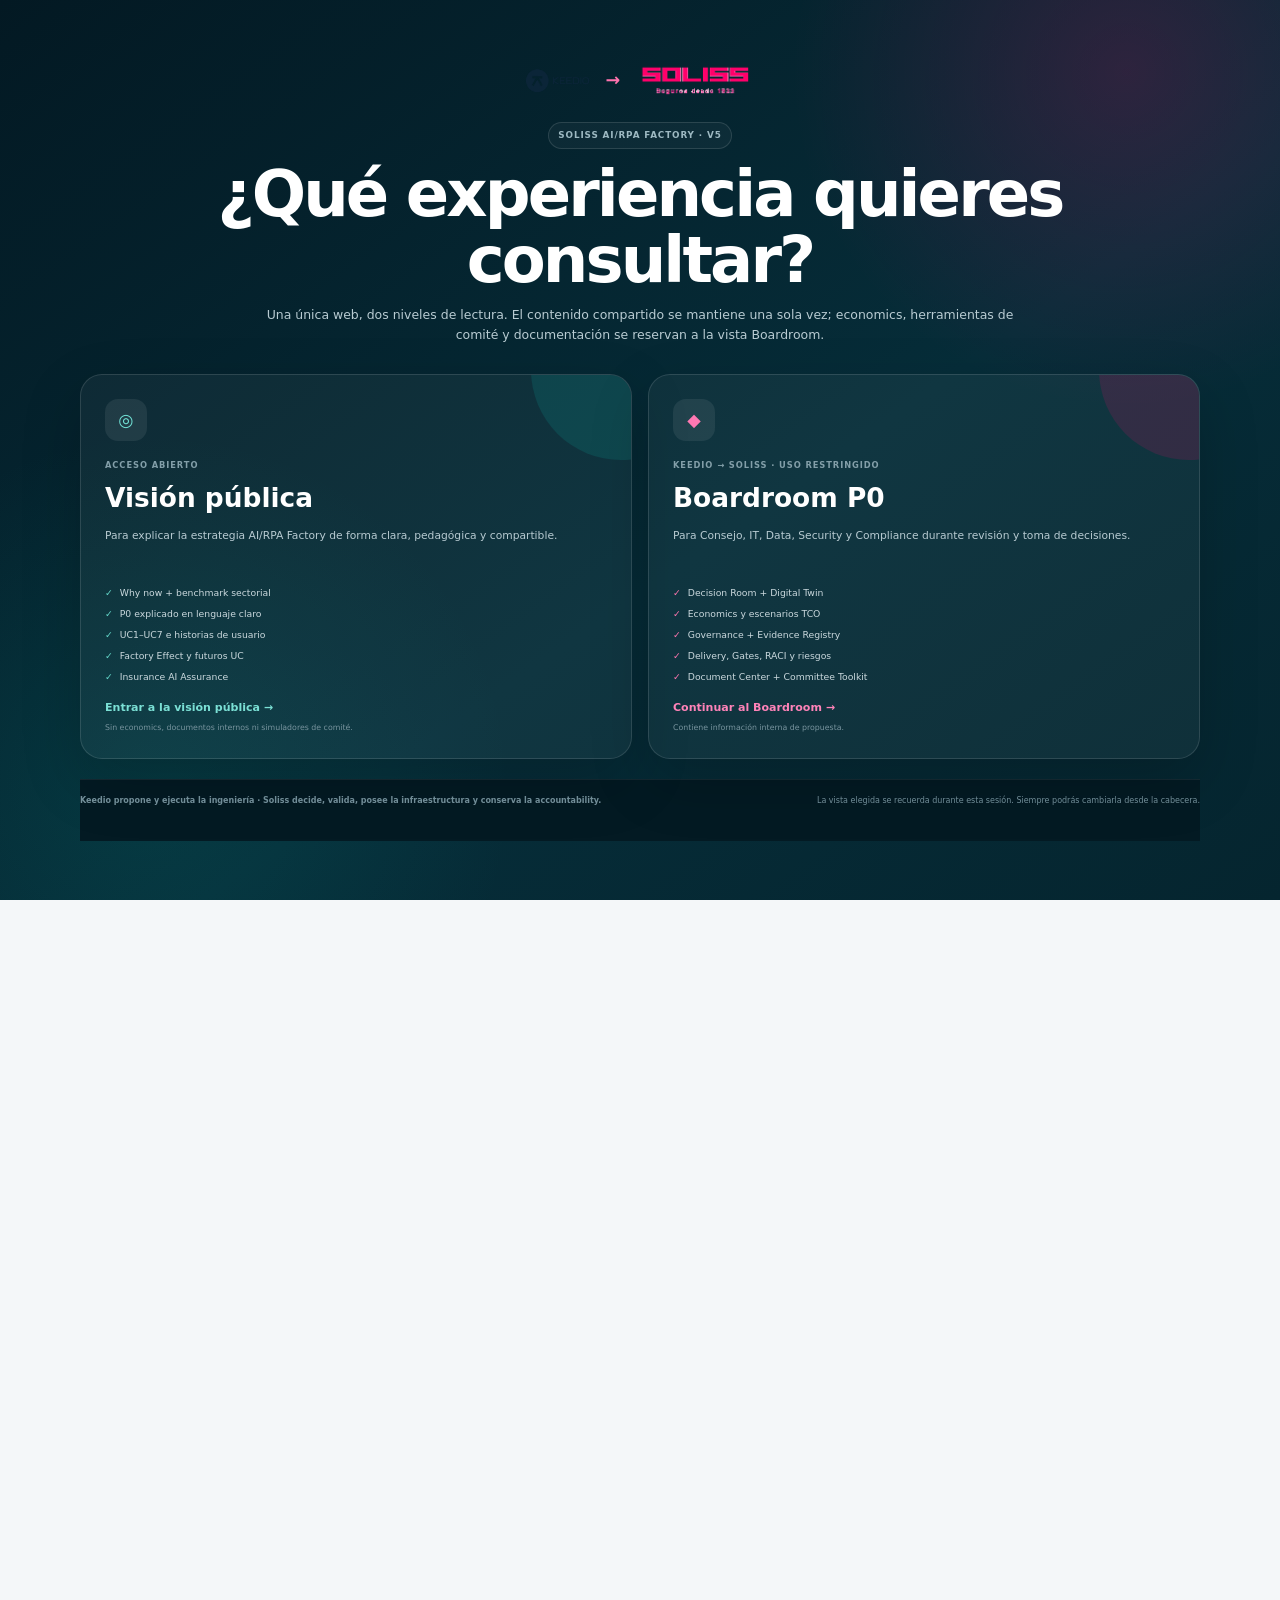
==== commit 5c06e331: "feat: Upgrade to V5 Unified Experience - Updated product name and description in DOCUMENT_MANIFEST.j" ====
--- a/index.html
+++ b/index.html
@@ -4,8 +4,8 @@
   <meta charset="utf-8">
   <meta name="viewport" content="width=device-width,initial-scale=1,viewport-fit=cover">
   <meta name="theme-color" content="#FF006A">
-  <meta name="description" content="Keedio presenta a Soliss la P0 Decision Room: arquitectura, economics, gates, gobierno y casos de uso de Soliss AI/RPA Factory.">
-  <title>Keedio presenta a SOLISS · P0 Decision Room V4</title>
+  <meta name="description" content="Soliss AI/RPA Factory · una única web Keedio → Soliss con acceso a Visión pública o Boardroom P0.">
+  <title>Soliss AI/RPA Factory · Keedio → Soliss · V5</title>
   <link rel="manifest" href="manifest.webmanifest">
   <link rel="icon" href="assets/icon-192.png">
   <link rel="stylesheet" href="assets/styles.css">
@@ -13,18 +13,93 @@
   <script defer src="assets/documents.js"></script>
   <script defer src="assets/app.js"></script>
 </head>
-<body data-audience="board" data-build="boardroom">
+<body data-audience="board" data-build="unified" data-access="portal">
 <a class="skip" href="#main">Ir al contenido</a>
+
+<div id="accessPortal" class="access-portal" aria-labelledby="accessPortalTitle">
+  <div class="access-portal-shell">
+    <header class="access-portal-head">
+      <div class="access-logos">
+        <img src="assets/brand/keedio-logo.png" alt="Keedio">
+        <span>→</span>
+        <img src="assets/brand/soliss-logo.png" alt="Soliss">
+      </div>
+      <span class="access-version">SOLISS AI/RPA FACTORY · V5</span>
+      <h1 id="accessPortalTitle">¿Qué experiencia quieres consultar?</h1>
+      <p>Una única web, dos niveles de lectura. El contenido compartido se mantiene una sola vez; economics, herramientas de comité y documentación se reservan a la vista Boardroom.</p>
+    </header>
+
+    <div class="access-options">
+      <button class="access-card public" type="button" data-access-choice="public">
+        <span class="access-icon">◎</span>
+        <small>ACCESO ABIERTO</small>
+        <h2>Visión pública</h2>
+        <p>Para explicar la estrategia AI/RPA Factory de forma clara, pedagógica y compartible.</p>
+        <ul>
+          <li>Why now + benchmark sectorial</li>
+          <li>P0 explicado en lenguaje claro</li>
+          <li>UC1–UC7 e historias de usuario</li>
+          <li>Factory Effect y futuros UC</li>
+          <li>Insurance AI Assurance</li>
+        </ul>
+        <b>Entrar a la visión pública →</b>
+        <em>Sin economics, documentos internos ni simuladores de comité.</em>
+      </button>
+
+      <button class="access-card boardroom" type="button" data-access-choice="boardroom">
+        <span class="access-icon">◆</span>
+        <small>KEEDIO → SOLISS · USO RESTRINGIDO</small>
+        <h2>Boardroom P0</h2>
+        <p>Para Consejo, IT, Data, Security y Compliance durante revisión y toma de decisiones.</p>
+        <ul>
+          <li>Decision Room + Digital Twin</li>
+          <li>Economics y escenarios TCO</li>
+          <li>Governance + Evidence Registry</li>
+          <li>Delivery, Gates, RACI y riesgos</li>
+          <li>Document Center + Committee Toolkit</li>
+        </ul>
+        <b>Continuar al Boardroom →</b>
+        <em>Contiene información interna de propuesta.</em>
+      </button>
+    </div>
+
+    <div id="boardroomConsent" class="boardroom-consent" hidden>
+      <div>
+        <span>BOARDROOM · CONFIDENCIALIDAD</span>
+        <h3>Esta vista contiene información que no forma parte de la experiencia pública.</h3>
+        <p>Incluye economics, arquitectura detallada, matrices de responsabilidad, riesgos y documentos descargables. El selector de la web es una separación de experiencia, <b>no un mecanismo de autenticación</b>.</p>
+      </div>
+      <label><input id="boardroomAck" type="checkbox"> Entiendo que, si esta web se publica externamente, el Boardroom debe protegerse también en el hosting.</label>
+      <div class="consent-actions">
+        <button id="boardroomCancel" type="button">← Volver</button>
+        <button id="boardroomEnter" class="primary" type="button" disabled>Entrar al Boardroom →</button>
+      </div>
+    </div>
+
+    <footer class="access-portal-foot">
+      <span>Keedio propone y ejecuta la ingeniería · Soliss decide, valida, posee la infraestructura y conserva la accountability.</span>
+      <small>La vista elegida se recuerda durante esta sesión. Siempre podrás cambiarla desde la cabecera.</small>
+    </footer>
+  </div>
+</div>
+
 <header class="topbar">
   <div class="shell navrow">
-    <a class="brand brand-lockup" href="#hero" aria-label="Keedio presenta a Soliss"><img src="assets/brand/keedio-logo.png" alt="Keedio"><span class="brand-arrow">→</span><img class="soliss-wordmark" src="assets/brand/soliss-logo.png" alt="Soliss Seguros desde 1933"><small>P0 Decision Room</small></a>
+    <a class="brand brand-lockup" href="#hero" aria-label="Keedio presenta a Soliss"><img src="assets/brand/keedio-logo.png" alt="Keedio"><span class="brand-arrow">→</span><img class="soliss-wordmark" src="assets/brand/soliss-logo.png" alt="Soliss Seguros desde 1933"><small id="brandModeText">AI/RPA Factory · V5</small></a>
     <nav id="nav" aria-label="Principal">
       <a href="#why">Contexto</a><a href="#decision">Decisiones</a><a href="#twin">Arquitectura</a><a href="#factory">P0 + Casos de uso</a><a href="#economics">Economics</a><a href="#governance">Governance</a><a href="#assurance">Assurance</a><a href="#delivery">Delivery</a><a href="#documents">Docs</a>
     </nav>
-    <div class="actions"><button id="presentBtn" class="chip-btn">▶ Presentar</button><button id="themeBtn" class="icon-btn" aria-label="Cambiar tema">◐</button><button id="menuBtn" class="icon-btn menu" aria-label="Abrir menú">☰</button></div>
+    <div class="actions"><button id="accessSwitchBtn" class="access-switch-btn" type="button"><i></i><span id="accessSwitchLabel">Elegir acceso</span></button><button id="execStoryBtn" class="chip-btn story-chip">● Story 9 min</button><button id="presentBtn" class="chip-btn">▶ Presentar libre</button><button id="themeBtn" class="icon-btn" aria-label="Cambiar tema">◐</button><button id="menuBtn" class="icon-btn menu" aria-label="Abrir menú">☰</button></div>
   </div>
   <div class="progress"><i id="progress"></i></div>
 </header>
+
+<div id="accessRibbon" class="access-ribbon" hidden>
+  <div class="shell access-ribbon-row">
+    <div><span id="accessBadge" class="access-badge">—</span><p id="accessRibbonText"></p></div>
+    <div class="access-ribbon-actions"><button id="copyAccessLink" type="button">Copiar enlace</button><button id="accessRibbonSwitch" type="button">Cambiar acceso</button></div>
+  </div>
+</div>
 
 <div class="audience-bar">
   <div class="shell audience-row">
@@ -42,17 +117,27 @@
   <div class="mesh"></div>
   <div class="shell hero-grid">
     <div class="hero-copy reveal">
-      <div class="hero-brand"><img src="assets/brand/soliss-logo.png" alt="Soliss"><span>Propuesta tecnológica de Keedio</span></div><div class="overline"><span>P0 · Infraestructura crítica</span><b>FINAL CERRADO</b></div>
+      <div class="hero-brand"><img src="assets/brand/soliss-logo.png" alt="Soliss"><span>Propuesta tecnológica de Keedio</span></div><div class="overline"><span id="heroScopeLabel">P0 · Infraestructura crítica</span><b id="heroStatus">FINAL CERRADO</b></div>
       <h1>Keedio propone a Soliss una <em>AI/RPA Factory gobernada</em>, no siete islas tecnológicas.</h1>
       <p>P0 construye la plataforma on-premise, federada, segura y operable. Soliss mantiene la propiedad de la infraestructura y activa UC1–UC7 posteriormente mediante business case y Go/No-Go.</p>
-      <div class="hero-ctas"><a class="btn primary" href="#decision">Abrir Decision Room</a><a class="btn ghost" href="#twin">Simular arquitectura</a></div>
+      <div class="hero-ctas boardroom-only"><button class="btn primary" type="button" data-open-exec-story>▶ Executive Story · 9 min</button><a class="btn ghost" href="#decision">Abrir Decision Room</a><a class="btn ghost" href="#twin">Simular arquitectura</a></div><div class="hero-ctas public-only"><button class="btn primary" type="button" data-open-exec-story>▶ Story público · 6 min</button><a class="btn ghost" href="#factory">Entender P0</a><a class="btn ghost" href="#assurance">Ver assurance</a></div>
       <div class="principle"><b>Principio de experiencia propuesto por Keedio</b><span>IA que amplifica la cercanía y el juicio humano de Soliss, no que los sustituye.</span></div>
     </div>
-    <aside class="hero-panel reveal">
+    <aside class="hero-panel reveal boardroom-only">
       <header><span>Responsabilidad</span><strong>Quién hace qué</strong></header>
       <div class="role-grid"><article class="keedio"><b>KEEDIO</b><p>Arquitectura, integración, gobierno, sandbox, IaC, soporte especializado y transferencia.</p></article><article class="soliss"><b>SOLISS</b><p>Decisión, infraestructura, ownership de datos, validación, operación interna y aprobación de gates.</p></article></div>
       <div class="kpis"><div><small>Construcción P0</small><b>105.786,20 €</b></div><div><small>Servicio M3–M24</small><b>77.000 €</b></div><div><small>Total Keedio 24M</small><b>182.786,20 €</b></div><div><small>Infra Soliss recomendada</small><b>180–280 k€*</b></div></div>
       <small class="fine">*Rango orientativo sujeto a sizing G2 y cotizaciones de Soliss.</small>
+    </aside>
+
+    <aside class="public-hero-panel reveal public-only">
+      <header><span>VISIÓN PÚBLICA</span><strong>Qué queremos que se entienda</strong></header>
+      <div class="public-pillars">
+        <article><b>01 · P0 común</b><p>Una base corporativa para no reconstruir identidad, datos, modelos, seguridad y operación en cada vertical.</p></article>
+        <article><b>02 · UC derivados</b><p>Agentes, documentos, siniestros, analítica, administración, IT y Grupo convierten esa base en valor.</p></article>
+        <article><b>03 · Control humano</b><p>La IA asiste y automatiza dentro de límites; Soliss mantiene ownership, validación y decisión.</p></article>
+      </div>
+      <small>Los detalles contractuales, economics y documentación se consultan en Boardroom.</small>
     </aside>
   </div>
 </section>
@@ -328,18 +413,29 @@
       <div class="integrity-grid">
         <div><span>BASELINE DE ESTA WEB</span><b>Plan Director Final Cerrado + Presupuesto/Cronograma P0 Final Cerrado</b><p>Las cifras mostradas por la Decision Room se gobiernan desde estas fuentes para evitar mezclar revisiones anteriores.</p></div>
         <div><span>MANIFEST</span><b>SHA‑256 por fichero</b><p>Permite verificar que el documento descargado es exactamente el distribuido con esta versión de la web.</p><p><a id="manifestJsonLink" href="#" download>Descargar JSON</a> · <a id="manifestTxtLink" href="#" download>Descargar TXT</a></p></div>
-        <div><span>CONFIDENCIALIDAD</span><b>Boardroom build</b><p>Publicar esta carpeta en Internet haría descargables también los documentos. Para GitHub Pages público debe generarse una build sanitizada independiente.</p></div>
+        <div><span>MODELO V5 UNIFICADO</span><b>Una web · dos experiencias</b><p>La vista pública oculta economics y documentación interna. El Boardroom debe protegerse en el hosting si la URL se expone externamente: el selector visual no sustituye autenticación.</p></div>
       </div>
     </details>
   </div>
 </section>
 
 <section class="section closing present-step" data-show="board tech compliance">
-  <div class="shell closing-grid reveal"><div><span>PROPUESTA DE KEEDIO PARA SOLISS</span><h2>P0 construye la capacidad. Soliss conserva el control. Los casos de uso capturan el valor.</h2><p>La siguiente decisión no es comprar siete soluciones. Es aprobar la base que permite desplegarlas con gobierno, seguridad, trazabilidad y un modelo operativo transferible.</p></div><a href="#decision" class="btn primary">Volver a decisiones</a></div>
+  <div class="shell closing-grid reveal"><div><span>PROPUESTA DE KEEDIO PARA SOLISS</span><h2 id="closingTitle">P0 construye la capacidad. Soliss conserva el control. Los casos de uso capturan el valor.</h2><p id="closingText">La siguiente decisión no es comprar siete soluciones. Es aprobar la base que permite desplegarlas con gobierno, seguridad, trazabilidad y un modelo operativo transferible.</p></div><a id="closingCta" href="#decision" class="btn primary">Volver a decisiones</a></div>
 </section>
 </main>
 
 <footer><div class="shell footer-grid"><div><b>KEEDIO</b><span>Proponente / socio tecnológico</span></div><div><b>SOLISS</b><span>Cliente / propietario de infraestructura y decisión</span></div><p>Decision Room de propuesta. Las simulaciones son conceptuales; los resultados técnicos, regulatorios y operativos deben validarse mediante gates, pruebas, Legal/Compliance y evidencias del proyecto.</p></div></footer>
+
+
+<div id="execStory" class="exec-story" hidden aria-hidden="true">
+  <div class="exec-story-shell">
+    <header class="exec-story-top"><div class="exec-brand"><img src="assets/brand/keedio-logo.png" alt="Keedio"><span>→</span><img src="assets/brand/soliss-logo.png" alt="Soliss"><div><b>Executive Story</b><small>Keedio presenta · Soliss decide</small></div></div><div class="exec-status"><span id="execSceneCounter">1 / 9</span><span id="execElapsed">00:00</span><span id="execTotal">09:00</span><button id="execNotesToggle" type="button">Notas</button><button id="execExit" type="button">Salir ×</button></div></header>
+    <div class="exec-progress"><i id="execProgress"></i></div><div id="execSegments" class="exec-segments"></div>
+    <main class="exec-story-main"><section id="execStage" class="exec-stage" aria-live="polite"></section><aside id="execNotes" class="exec-notes"><div class="exec-notes-head"><span>NOTAS DEL PRESENTADOR</span><b id="execSceneTime">—</b></div><div id="execNotesBody"></div><div class="exec-shortcuts"><span>→ siguiente</span><span>← anterior</span><span>Espacio play/pause</span><span>N notas</span><span>Q Q&A</span><span>Esc salir</span></div></aside></main>
+    <footer class="exec-controls"><div><button id="execPrev" type="button">← Anterior</button><button id="execPlay" class="exec-primary" type="button">▶ Auto</button><button id="execNext" type="button">Siguiente →</button></div><div class="exec-control-center"><button id="execQa" type="button">❓ Pausa Q&A</button><span id="execCountdown">00:40</span></div><div><button id="execDeepDive" type="button">Profundizar ↗</button><button id="execRestart" type="button">↺ Reiniciar</button></div></footer>
+  </div>
+</div>
+<button id="execResume" class="exec-resume" type="button" hidden>● Reanudar Executive Story</button>
 
 <dialog id="lightbox" class="lightbox"><button id="closeLightbox" aria-label="Cerrar">×</button><img id="lightboxImg" alt=""></dialog>
 <div id="presentationHUD" class="presentation-hud" hidden><button id="prevStep">←</button><span id="stepCounter">1/1</span><button id="nextStep">→</button><button id="exitPresent">Salir</button></div>
--- a/assets/styles.css
+++ b/assets/styles.css
@@ -124,3 +124,101 @@
 .onboarding-rule{margin-top:12px;border:1px solid #f0d68c;background:#fff8df;border-radius:13px;padding:12px}html[data-theme="dark"] .onboarding-rule{background:rgba(215,133,0,.09)}.onboarding-rule>span{color:#a86d04}.onboarding-rule p{font-size:.61rem;color:var(--muted);margin:4px 0 0}
 @media(max-width:1050px){.effect-case-tabs{grid-template-columns:repeat(2,1fr)}.effect-stage{grid-template-columns:125px 1fr 28px 1fr}.onboarding-rail{grid-template-columns:repeat(4,1fr)}.onboarding-workspace{grid-template-columns:1fr}}
 @media(max-width:760px){.factory-effect-head,.onboarding-head{display:block}.factory-effect-legend{margin-top:10px}.effect-case-tabs,.effect-case-summary,.before-after-labels,.effect-bottom-grid{grid-template-columns:1fr}.effect-stage{grid-template-columns:1fr}.effect-arrow{transform:rotate(90deg);height:22px}.onboarding-rail{grid-template-columns:repeat(2,1fr)}.onboarding-separation{grid-template-columns:1fr}.onboarding-plus{height:25px}}
+
+
+/* V4.4 · Executive Story Mode */
+.story-chip{background:linear-gradient(135deg,var(--magenta),#cf0058)!important;color:#fff!important;border-color:transparent!important}.exec-story{position:fixed;inset:0;z-index:2000;background:#031923;color:#fff;overflow:hidden}.exec-story[hidden]{display:none!important}.exec-story-shell{height:100dvh;display:grid;grid-template-rows:auto 3px auto 1fr auto;background:radial-gradient(circle at 80% 10%,rgba(255,0,106,.13),transparent 25%),radial-gradient(circle at 15% 80%,rgba(9,157,144,.12),transparent 28%),#031923}
+.exec-story-top{display:flex;justify-content:space-between;align-items:center;gap:20px;padding:14px 20px;border-bottom:1px solid rgba(255,255,255,.08)}.exec-brand{display:flex;align-items:center;gap:9px}.exec-brand img:first-child{height:23px;max-width:105px;object-fit:contain}.exec-brand img:nth-child(3){height:31px;max-width:125px;object-fit:contain}.exec-brand>span{color:#ff6ba9;font-weight:900}.exec-brand div{border-left:1px solid rgba(255,255,255,.12);padding-left:10px}.exec-brand b,.exec-brand small{display:block}.exec-brand b{font-size:.7rem}.exec-brand small{font-size:.5rem;color:#89a8b2}.exec-status{display:flex;align-items:center;gap:6px}.exec-status>span{font-size:.55rem;padding:5px 7px;border:1px solid rgba(255,255,255,.1);border-radius:999px;color:#9eb5be}.exec-status button,.exec-controls button{border:1px solid rgba(255,255,255,.12);background:rgba(255,255,255,.06);color:#fff;border-radius:9px;padding:7px 9px;cursor:pointer;font-size:.58rem;font-weight:800}
+.exec-progress{height:3px;background:rgba(255,255,255,.06)}.exec-progress i{display:block;width:0;height:100%;background:linear-gradient(90deg,#ff006a,#ff72ad,#0ba895)}.exec-segments{display:grid;grid-auto-flow:column;grid-auto-columns:1fr;gap:4px;padding:8px 20px 0}.exec-segment{height:5px;border:0;padding:0;border-radius:999px;background:rgba(255,255,255,.08);cursor:pointer;overflow:hidden}.exec-segment i{display:block;height:100%;width:0;background:#ff4f97}.exec-segment.done i{width:100%}.exec-segment.active{box-shadow:0 0 0 1px rgba(255,102,169,.5)}
+.exec-story-main{min-height:0;display:grid;grid-template-columns:minmax(0,1fr) 315px;gap:14px;padding:13px 20px;overflow:hidden}.exec-stage{min-width:0;min-height:0;border:1px solid rgba(255,255,255,.09);border-radius:20px;background:linear-gradient(150deg,rgba(255,255,255,.055),rgba(255,255,255,.018));padding:clamp(22px,3vw,45px);overflow:auto;display:flex;flex-direction:column;justify-content:center;position:relative}.exec-stage:before{content:"";position:absolute;left:0;top:0;bottom:0;width:4px;background:linear-gradient(#ff006a,#0ca496)}.exec-scene-kicker{font-size:.6rem;letter-spacing:.14em;color:#ff77b1;font-weight:900}.exec-stage h1{font-size:clamp(2.25rem,5vw,4.9rem);line-height:1.01;letter-spacing:-.05em;margin:10px 0 18px;max-width:1100px}.exec-stage>.exec-message{font-size:clamp(.84rem,1.3vw,1.05rem);color:#b8ccd3;max-width:980px}.exec-cue{margin-top:24px;padding:14px 17px;border:1px solid rgba(255,106,170,.25);border-radius:14px;background:rgba(255,0,106,.08);max-width:850px}.exec-cue span,.exec-scene-label{display:block;font-size:.51rem;text-transform:uppercase;letter-spacing:.09em;color:#ff87b9;font-weight:900}.exec-cue b{display:block;font-size:1rem;margin-top:4px}
+.exec-notes{border:1px solid rgba(255,255,255,.09);border-radius:18px;background:rgba(0,0,0,.15);padding:16px;overflow:auto}.exec-notes.collapsed{display:none}.exec-story-main.notes-off{grid-template-columns:1fr}.exec-notes-head{display:flex;justify-content:space-between;border-bottom:1px solid rgba(255,255,255,.08);padding-bottom:10px}.exec-notes-head span{font-size:.52rem;color:#ff82b6;font-weight:900}.exec-notes-head b{font-size:.55rem;color:#8fabb4}.exec-notes li{font-size:.63rem;color:#c4d6dc;margin:9px 0}.exec-if-asked{margin-top:14px;padding:11px;border-radius:11px;background:rgba(255,255,255,.04)}.exec-if-asked span{font-size:.48rem;color:#7e9da7}.exec-if-asked p{font-size:.57rem;color:#c2d3d9}.exec-shortcuts{display:flex;flex-wrap:wrap;gap:4px;margin-top:15px}.exec-shortcuts span{font-size:.45rem;padding:4px 6px;border-radius:999px;background:rgba(255,255,255,.05);color:#77949e}
+.exec-controls{display:grid;grid-template-columns:1fr auto 1fr;align-items:center;gap:12px;padding:10px 20px;border-top:1px solid rgba(255,255,255,.08);background:rgba(2,18,25,.88)}.exec-controls>div{display:flex;gap:5px}.exec-controls>div:last-child{justify-content:flex-end}.exec-controls .exec-primary{background:linear-gradient(135deg,#ff006a,#ce0058);border-color:transparent}.exec-control-center{align-items:center;justify-content:center}.exec-control-center span{font-variant-numeric:tabular-nums;font-size:.72rem;font-weight:900;min-width:54px;text-align:center}.exec-controls button:disabled{opacity:.35}.exec-resume{position:fixed;z-index:1100;right:18px;bottom:18px;border:0;border-radius:999px;padding:11px 14px;background:linear-gradient(135deg,#ff006a,#cf0058);color:#fff;font-weight:850;font-size:.64rem;box-shadow:0 14px 35px rgba(255,0,106,.25);cursor:pointer}.exec-resume[hidden]{display:none}.exec-qa-badge{display:inline-flex;align-items:center;gap:6px;padding:6px 9px;border-radius:999px;background:#fff3cf;color:#302307;font-size:.58rem;font-weight:900;margin-bottom:12px}.exec-qa-badge i{width:7px;height:7px;background:#e19600;border-radius:50%}
+.exec-visual{margin-top:26px}.exec-flow{display:grid;grid-template-columns:1fr 45px 1fr 45px 1fr;gap:7px;max-width:1000px}.exec-flow-card,.exec-stat,.exec-cap,.exec-story-card,.exec-arch div,.exec-econ,.exec-gate,.exec-decision-card{border:1px solid rgba(255,255,255,.1);border-radius:14px;padding:14px;background:rgba(255,255,255,.035)}.exec-flow-card span,.exec-story-card>span,.exec-arch span,.exec-econ span,.exec-gate span,.exec-decision-card span{font-size:.49rem;color:#ff83b8;font-weight:900}.exec-flow-card b,.exec-story-card b,.exec-arch b,.exec-gate b,.exec-decision-card b{display:block;font-size:.72rem;margin:5px 0}.exec-flow-card p,.exec-story-card p,.exec-gate p{font-size:.55rem;color:#9eb6bf}.exec-flow-arrow{display:grid;place-items:center;color:#ff6da9;font-size:1.6rem}.exec-stat-grid{display:grid;grid-template-columns:repeat(3,1fr);gap:10px;max-width:900px}.exec-stat b{display:block;font-size:2rem;color:#ff6ba9}.exec-stat span{font-size:.6rem}.exec-stat small,.exec-cap small,.exec-arch small,.exec-econ small{display:block;font-size:.49rem;color:#75939e;margin-top:4px}.exec-cap-grid{display:grid;grid-template-columns:repeat(4,1fr);gap:8px;max-width:1000px}.exec-story-cards{display:grid;grid-template-columns:repeat(3,1fr);gap:10px;max-width:1050px}.reuse{display:flex;flex-wrap:wrap;gap:4px}.reuse i{font-style:normal;font-size:.44rem;padding:4px 5px;border-radius:999px;background:rgba(12,164,150,.12);color:#82ded4}
+.exec-compare{display:grid;grid-template-columns:1fr 42px 1fr;gap:8px;max-width:1000px}.exec-compare>div{border-radius:15px;padding:16px}.exec-compare .left{background:rgba(215,133,0,.09);border:1px solid rgba(230,167,58,.22)}.exec-compare .right{background:rgba(12,164,150,.09);border:1px solid rgba(80,216,201,.2)}.exec-compare h3{font-size:.9rem;margin:0 0 9px}.exec-compare li{font-size:.57rem;color:#b5c8ce;margin:6px 0}.exec-compare .mid{display:grid;place-items:center;color:#ff6ca9;font-size:1.6rem}.exec-arch{display:grid;grid-template-columns:repeat(4,1fr);gap:7px;max-width:1080px}.exec-fallback{margin-top:9px;display:inline-flex;padding:8px 10px;border-radius:10px;background:rgba(255,0,106,.08);border:1px solid rgba(255,105,169,.2);font-size:.55rem}.exec-econ-grid{display:grid;grid-template-columns:repeat(3,1fr);gap:9px;max-width:900px}.exec-econ b{display:block;font-size:1.25rem;margin:5px 0;color:#ff6fae}.exec-gate-grid{display:grid;grid-template-columns:repeat(4,1fr);gap:8px;max-width:1000px}.exec-decision-grid{display:grid;grid-template-columns:repeat(3,1fr);gap:8px;max-width:1000px}
+@media(max-width:900px){.exec-story-main{grid-template-columns:1fr}.exec-notes,.exec-segments{display:none}.exec-controls{grid-template-columns:1fr}.exec-controls>div,.exec-controls>div:last-child{justify-content:center}.exec-flow,.exec-stat-grid,.exec-cap-grid,.exec-story-cards,.exec-arch,.exec-econ-grid,.exec-gate-grid,.exec-decision-grid{grid-template-columns:1fr 1fr}.exec-compare{grid-template-columns:1fr}.exec-compare .mid{transform:rotate(90deg);height:25px}}
+@media(max-width:560px){.exec-brand div,.exec-status>span:not(:first-child),#execNotesToggle{display:none}.exec-stage h1{font-size:2.3rem}.exec-flow,.exec-stat-grid,.exec-cap-grid,.exec-story-cards,.exec-arch,.exec-econ-grid,.exec-gate-grid,.exec-decision-grid{grid-template-columns:1fr}.exec-flow-arrow{transform:rotate(90deg)}}@media print{.exec-story,.exec-resume{display:none!important}}
+
+
+/* =========================================================
+   V5 · Unified Access Hub
+   One application · Public experience + Boardroom experience
+   ========================================================= */
+
+body[data-access="portal"]{overflow:hidden}
+body[data-access="portal"]>.topbar,
+body[data-access="portal"]>.access-ribbon,
+body[data-access="portal"]>.audience-bar,
+body[data-access="portal"]>#main,
+body[data-access="portal"]>footer,
+body[data-access="portal"]>#presentationHUD,
+body[data-access="portal"]>#execResume{visibility:hidden;pointer-events:none}
+.public-only{display:none!important}
+body[data-access="public"] .public-only{display:flex!important}
+body[data-access="public"] .boardroom-only{display:none!important}
+body[data-access="boardroom"] .public-only{display:none!important}
+body[data-access="boardroom"] .boardroom-only{display:flex!important}
+
+/* Portal */
+.access-portal{position:fixed;inset:0;z-index:5000;overflow:auto;background:
+  radial-gradient(circle at 88% 8%,rgba(255,0,106,.16),transparent 24%),
+  radial-gradient(circle at 12% 88%,rgba(6,150,137,.14),transparent 26%),
+  linear-gradient(145deg,#031923,#062d39 58%,#05252f);color:#fff;padding:34px 20px}
+.access-portal[hidden]{display:none!important}
+.access-portal-shell{width:min(1120px,100%);min-height:calc(100dvh - 68px);margin:auto;display:flex;flex-direction:column;justify-content:center}
+.access-portal-head{text-align:center;max-width:850px;margin:0 auto 28px}
+.access-logos{display:flex;align-items:center;justify-content:center;gap:12px;margin-bottom:20px}.access-logos img:first-child{height:31px;max-width:135px;object-fit:contain}.access-logos img:last-child{height:42px;max-width:170px;object-fit:contain}.access-logos span{font-size:1.1rem;color:#ff73ae;font-weight:900}
+.access-version{display:inline-flex;padding:6px 9px;border:1px solid rgba(255,255,255,.12);border-radius:999px;font-size:.55rem;letter-spacing:.1em;font-weight:900;color:#9db9c2;background:rgba(255,255,255,.035)}
+.access-portal-head h1{font-size:clamp(2rem,5vw,4.4rem);line-height:1.02;letter-spacing:-.045em;margin:13px 0 12px}.access-portal-head p{font-size:.78rem;line-height:1.65;color:#b8cbd2;margin:0 auto;max-width:760px}
+.access-options{display:grid;grid-template-columns:1fr 1fr;gap:16px}
+.access-card{appearance:none;border:1px solid rgba(255,255,255,.12);border-radius:22px;padding:24px;text-align:left;color:#fff;cursor:pointer;background:rgba(255,255,255,.045);box-shadow:0 22px 60px rgba(0,0,0,.18);transition:.22s;position:relative;overflow:hidden}
+.access-card:after{content:"";position:absolute;width:180px;height:180px;border-radius:50%;right:-80px;top:-95px;opacity:.14}.access-card.public:after{background:#0bc0ad}.access-card.boardroom:after{background:#ff006a}
+.access-card:hover{transform:translateY(-5px);border-color:rgba(255,255,255,.28);box-shadow:0 30px 70px rgba(0,0,0,.25)}.access-card.public:hover{background:rgba(9,158,144,.09)}.access-card.boardroom:hover{background:rgba(255,0,106,.075)}
+.access-icon{display:grid;place-items:center;width:42px;height:42px;border-radius:13px;background:rgba(255,255,255,.075);font-size:1.1rem;margin-bottom:18px}.access-card.public .access-icon{color:#71e0d4}.access-card.boardroom .access-icon{color:#ff78b2}
+.access-card small{display:block;font-size:.52rem;letter-spacing:.11em;font-weight:900;color:#839fa9}.access-card h2{font-size:1.65rem;margin:6px 0}.access-card>p{font-size:.67rem;line-height:1.55;color:#b8cbd2;min-height:42px}
+.access-card ul{margin:16px 0;padding:0;list-style:none;display:grid;gap:7px}.access-card li{font-size:.58rem;color:#cbd9de}.access-card li:before{content:"✓";display:inline-block;margin-right:7px;font-weight:900}.access-card.public li:before{color:#65d9cb}.access-card.boardroom li:before{color:#ff75af}
+.access-card>b{display:block;font-size:.69rem;margin-top:17px}.access-card.public>b{color:#7be0d5}.access-card.boardroom>b{color:#ff83b9}.access-card em{display:block;font-style:normal;font-size:.49rem;color:#78949e;margin-top:5px}
+.boardroom-consent{margin-top:16px;border:1px solid rgba(255,112,173,.28);background:rgba(255,0,106,.065);border-radius:18px;padding:18px;animation:v5Consent .2s ease}.boardroom-consent[hidden]{display:none!important}@keyframes v5Consent{from{opacity:0;transform:translateY(-7px)}to{opacity:1;transform:none}}
+.boardroom-consent>div:first-child>span{font-size:.53rem;letter-spacing:.1em;color:#ff7caf;font-weight:900}.boardroom-consent h3{font-size:1rem;margin:5px 0}.boardroom-consent p{font-size:.6rem;color:#afc3ca;margin:0}.boardroom-consent label{display:flex;gap:8px;align-items:flex-start;margin-top:14px;padding:11px;border-radius:10px;background:rgba(0,0,0,.12);font-size:.57rem;color:#d4e0e4;cursor:pointer}.boardroom-consent input{margin-top:2px;accent-color:#ff006a}
+.consent-actions{display:flex;justify-content:flex-end;gap:7px;margin-top:12px}.consent-actions button{border:1px solid rgba(255,255,255,.14);background:rgba(255,255,255,.055);color:#fff;border-radius:9px;padding:8px 11px;cursor:pointer;font-size:.57rem;font-weight:850}.consent-actions button.primary{background:linear-gradient(135deg,#ff006a,#c80056);border-color:transparent}.consent-actions button:disabled{opacity:.35;cursor:not-allowed}
+.access-portal-foot{display:flex;justify-content:space-between;gap:25px;margin-top:20px;padding-top:15px;border-top:1px solid rgba(255,255,255,.07)}.access-portal-foot span,.access-portal-foot small{font-size:.5rem;color:#77949f}.access-portal-foot span{font-weight:750}
+
+/* Header access status */
+.access-switch-btn{display:flex;align-items:center;gap:6px;border:1px solid var(--line);background:var(--surface);color:var(--ink);border-radius:999px;padding:7px 9px;cursor:pointer;font-size:.56rem;font-weight:850;white-space:nowrap}.access-switch-btn i{display:block;width:7px;height:7px;border-radius:50%;background:#9caeb5}.access-switch-btn.public i{background:#0ba591}.access-switch-btn.boardroom i{background:var(--magenta)}
+.access-ribbon{border-bottom:1px solid var(--line);background:var(--surface)}.access-ribbon[hidden]{display:none}.access-ribbon-row{display:flex;align-items:center;justify-content:space-between;gap:15px;min-height:42px}.access-ribbon-row>div{display:flex;align-items:center;gap:9px}.access-ribbon p{font-size:.55rem;color:var(--muted);margin:0}.access-ribbon button{border:0;background:transparent;color:var(--blue);font-size:.54rem;font-weight:850;cursor:pointer}
+.access-badge{display:inline-flex;padding:5px 7px;border-radius:999px;font-size:.5rem;letter-spacing:.08em;font-weight:950}.access-badge.public{background:#e4f8f4;color:#08776b}.access-badge.boardroom{background:#fff0f6;color:#c50054}
+
+/* Public experience */
+.public-hero-panel{flex-direction:column;background:linear-gradient(145deg,#05303c,#075061);border-radius:22px;padding:20px;color:#fff;box-shadow:var(--shadow-lg)}.public-hero-panel header span{font-size:.52rem;color:#ff83b9;font-weight:900;letter-spacing:.1em}.public-hero-panel header strong{display:block;font-size:1.05rem;margin-top:5px}.public-pillars{display:grid;gap:8px;margin-top:13px}.public-pillars article{padding:11px;border-radius:12px;background:rgba(255,255,255,.055);border:1px solid rgba(255,255,255,.08)}.public-pillars b{display:block;font-size:.62rem;color:#ff91c0}.public-pillars p{font-size:.56rem;color:#c8d9df;margin:4px 0 0}.public-hero-panel>small{font-size:.48rem;color:#7f9da7;margin-top:12px}
+body[data-access="public"] .hero-grid{align-items:stretch}
+body[data-access="public"] .audience-bar{display:none!important}
+body[data-access="public"] #presentBtn{display:none!important}
+body[data-access="public"] #decision,
+body[data-access="public"] #twin,
+body[data-access="public"] #economics,
+body[data-access="public"] #governance,
+body[data-access="public"] #delivery,
+body[data-access="public"] #documents{display:none!important}
+body[data-access="public"] #nav a[href="#decision"],
+body[data-access="public"] #nav a[href="#twin"],
+body[data-access="public"] #nav a[href="#economics"],
+body[data-access="public"] #nav a[href="#governance"],
+body[data-access="public"] #nav a[href="#delivery"],
+body[data-access="public"] #nav a[href="#documents"]{display:none!important}
+body[data-access="public"] .section-head p{max-width:680px}
+body[data-access="public"] footer .footer-grid>div:first-child b:after{content:" · Visión pública";font-weight:500;color:var(--muted)}
+
+/* Boardroom experience */
+body[data-access="boardroom"] .access-ribbon{background:linear-gradient(90deg,#fff7fa,var(--surface))}html[data-theme="dark"] body[data-access="boardroom"] .access-ribbon{background:linear-gradient(90deg,rgba(255,0,106,.08),var(--surface))}
+body[data-access="boardroom"] .audience-bar{display:block}
+body[data-access="boardroom"] #presentBtn{display:inline-flex}
+
+/* Mode transitions */
+body[data-access="public"] #main,body[data-access="boardroom"] #main{animation:v5ModeIn .28s ease}@keyframes v5ModeIn{from{opacity:.5;transform:translateY(5px)}to{opacity:1;transform:none}}
+body[data-access="public"] .closing{background:linear-gradient(130deg,#f9fbfb,#fff1f6)}html[data-theme="dark"] body[data-access="public"] .closing{background:linear-gradient(130deg,var(--surface2),rgba(255,0,106,.07))}
+
+/* Clean mobile access */
+@media(max-width:980px){.access-options{grid-template-columns:1fr}.access-card>p{min-height:0}.access-portal-shell{justify-content:flex-start}.access-switch-btn span{display:none}.access-switch-btn{padding:8px}.access-ribbon p{display:none}}
+@media(max-width:720px){.access-portal{padding:20px 13px}.access-portal-head{margin-bottom:18px}.access-portal-head h1{font-size:2.25rem}.access-card{padding:18px}.access-portal-foot{display:block}.access-portal-foot small{display:block;margin-top:4px}.consent-actions{display:grid;grid-template-columns:1fr}.access-ribbon-row{min-height:38px}.public-hero-panel{padding:16px}}
+@media print{.access-portal,.access-ribbon,.access-switch-btn{display:none!important}}
+
+.access-ribbon-actions{display:flex;gap:8px}.access-ribbon-actions button:first-child{color:var(--muted)}
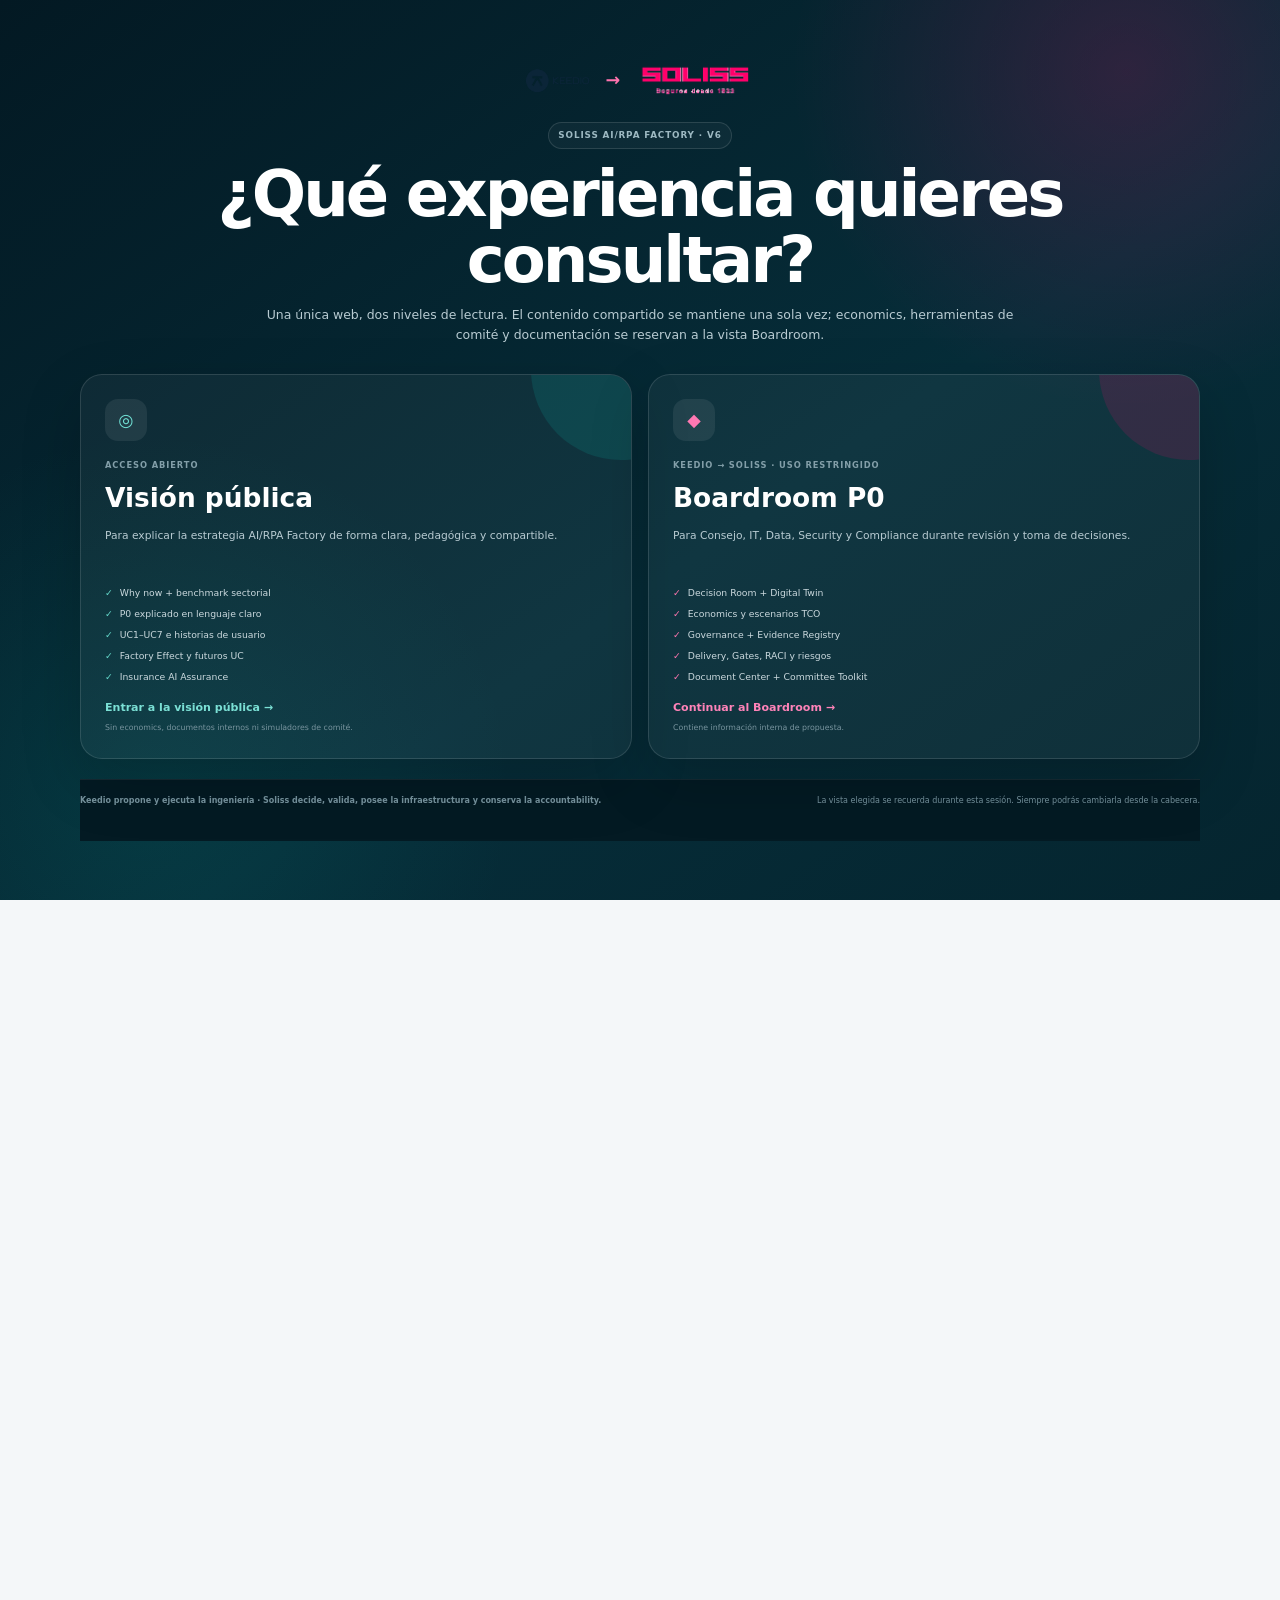
==== commit 9357c673: "Add new documents and templates for Soliss AI/RPA Factory V6 - Created a new CSV template for the Li" ====
--- a/index.html
+++ b/index.html
@@ -5,13 +5,17 @@
   <meta name="viewport" content="width=device-width,initial-scale=1,viewport-fit=cover">
   <meta name="theme-color" content="#FF006A">
   <meta name="description" content="Soliss AI/RPA Factory · una única web Keedio → Soliss con acceso a Visión pública o Boardroom P0.">
-  <title>Soliss AI/RPA Factory · Keedio → Soliss · V5</title>
+  <title>Soliss AI/RPA Factory · Keedio → Soliss · V6</title>
   <link rel="manifest" href="manifest.webmanifest">
   <link rel="icon" href="assets/icon-192.png">
   <link rel="stylesheet" href="assets/styles.css">
+  <script defer src="config/runtime-config.js"></script>
   <script defer src="assets/data.js"></script>
   <script defer src="assets/documents.js"></script>
+  <script defer src="assets/v6-data.js"></script>
+  <script defer src="assets/v6-auth.js"></script>
   <script defer src="assets/app.js"></script>
+  <script defer src="assets/v6-features.js"></script>
 </head>
 <body data-audience="board" data-build="unified" data-access="portal">
 <a class="skip" href="#main">Ir al contenido</a>
@@ -24,7 +28,7 @@
         <span>→</span>
         <img src="assets/brand/soliss-logo.png" alt="Soliss">
       </div>
-      <span class="access-version">SOLISS AI/RPA FACTORY · V5</span>
+      <span class="access-version">SOLISS AI/RPA FACTORY · V6</span>
       <h1 id="accessPortalTitle">¿Qué experiencia quieres consultar?</h1>
       <p>Una única web, dos niveles de lectura. El contenido compartido se mantiene una sola vez; economics, herramientas de comité y documentación se reservan a la vista Boardroom.</p>
     </header>
@@ -65,11 +69,11 @@
 
     <div id="boardroomConsent" class="boardroom-consent" hidden>
       <div>
-        <span>BOARDROOM · CONFIDENCIALIDAD</span>
+        <span>BOARDROOM · ACCESO AUTENTICADO</span>
         <h3>Esta vista contiene información que no forma parte de la experiencia pública.</h3>
-        <p>Incluye economics, arquitectura detallada, matrices de responsabilidad, riesgos y documentos descargables. El selector de la web es una separación de experiencia, <b>no un mecanismo de autenticación</b>.</p>
-      </div>
-      <label><input id="boardroomAck" type="checkbox"> Entiendo que, si esta web se publica externamente, el Boardroom debe protegerse también en el hosting.</label>
+        <p>Incluye economics, arquitectura detallada, matrices de responsabilidad, riesgos y documentos descargables. V6 incorpora integración OIDC/PKCE para Keycloak. Los recursos privados deben permanecer además protegidos por el reverse proxy/hosting.</p>
+      </div>
+      <div id="authReadiness" class="auth-readiness">Comprobando configuración de acceso…</div><label><input id="boardroomAck" type="checkbox"> Confirmo que este acceso es para revisión Keedio → Soliss.</label>
       <div class="consent-actions">
         <button id="boardroomCancel" type="button">← Volver</button>
         <button id="boardroomEnter" class="primary" type="button" disabled>Entrar al Boardroom →</button>
@@ -85,11 +89,11 @@
 
 <header class="topbar">
   <div class="shell navrow">
-    <a class="brand brand-lockup" href="#hero" aria-label="Keedio presenta a Soliss"><img src="assets/brand/keedio-logo.png" alt="Keedio"><span class="brand-arrow">→</span><img class="soliss-wordmark" src="assets/brand/soliss-logo.png" alt="Soliss Seguros desde 1933"><small id="brandModeText">AI/RPA Factory · V5</small></a>
+    <a class="brand brand-lockup" href="#hero" aria-label="Keedio presenta a Soliss"><img src="assets/brand/keedio-logo.png" alt="Keedio"><span class="brand-arrow">→</span><img class="soliss-wordmark" src="assets/brand/soliss-logo.png" alt="Soliss Seguros desde 1933"><small id="brandModeText">AI/RPA Factory · V6</small></a>
     <nav id="nav" aria-label="Principal">
       <a href="#why">Contexto</a><a href="#decision">Decisiones</a><a href="#twin">Arquitectura</a><a href="#factory">P0 + Casos de uso</a><a href="#economics">Economics</a><a href="#governance">Governance</a><a href="#assurance">Assurance</a><a href="#delivery">Delivery</a><a href="#documents">Docs</a>
     </nav>
-    <div class="actions"><button id="accessSwitchBtn" class="access-switch-btn" type="button"><i></i><span id="accessSwitchLabel">Elegir acceso</span></button><button id="execStoryBtn" class="chip-btn story-chip">● Story 9 min</button><button id="presentBtn" class="chip-btn">▶ Presentar libre</button><button id="themeBtn" class="icon-btn" aria-label="Cambiar tema">◐</button><button id="menuBtn" class="icon-btn menu" aria-label="Abrir menú">☰</button></div>
+    <div class="actions"><button id="askP0Btn" class="icon-text-btn" type="button">✦ Ask P0</button><button id="commandBtn" class="icon-text-btn" type="button">⌘ K</button><button id="displayBtn" class="icon-text-btn" type="button">Aa</button><button id="shareBtn" class="icon-text-btn public-only" type="button">↗ Compartir</button><button id="briefBtn" class="icon-text-btn public-only" type="button">↓ Brief</button><button id="accessSwitchBtn" class="access-switch-btn" type="button"><i></i><span id="accessSwitchLabel">Elegir acceso</span></button><button id="execStoryBtn" class="chip-btn story-chip">● Story 9 min</button><button id="presentBtn" class="chip-btn">▶ Presentar libre</button><button id="themeBtn" class="icon-btn" aria-label="Cambiar tema">◐</button><button id="menuBtn" class="icon-btn menu" aria-label="Abrir menú">☰</button></div>
   </div>
   <div class="progress"><i id="progress"></i></div>
 </header>
@@ -97,7 +101,7 @@
 <div id="accessRibbon" class="access-ribbon" hidden>
   <div class="shell access-ribbon-row">
     <div><span id="accessBadge" class="access-badge">—</span><p id="accessRibbonText"></p></div>
-    <div class="access-ribbon-actions"><button id="copyAccessLink" type="button">Copiar enlace</button><button id="accessRibbonSwitch" type="button">Cambiar acceso</button></div>
+    <div class="access-ribbon-actions"><span id="authStatusChip" class="auth-status-chip" hidden></span><button id="copyAccessLink" type="button">Copiar enlace</button><button id="logoutBoardroom" type="button" hidden>Cerrar sesión</button><button id="accessRibbonSwitch" type="button">Cambiar acceso</button></div>
   </div>
 </div>
 
@@ -126,7 +130,7 @@
     <aside class="hero-panel reveal boardroom-only">
       <header><span>Responsabilidad</span><strong>Quién hace qué</strong></header>
       <div class="role-grid"><article class="keedio"><b>KEEDIO</b><p>Arquitectura, integración, gobierno, sandbox, IaC, soporte especializado y transferencia.</p></article><article class="soliss"><b>SOLISS</b><p>Decisión, infraestructura, ownership de datos, validación, operación interna y aprobación de gates.</p></article></div>
-      <div class="kpis"><div><small>Construcción P0</small><b>105.786,20 €</b></div><div><small>Servicio M3–M24</small><b>77.000 €</b></div><div><small>Total Keedio 24M</small><b>182.786,20 €</b></div><div><small>Infra Soliss recomendada</small><b>180–280 k€*</b></div></div>
+      <div class="kpis"><div><small>Construcción P0</small><b id="heroBuildValue">— Boardroom —</b></div><div><small>Servicio M3–M24</small><b id="heroServiceValue">— Boardroom —</b></div><div><small>Total Keedio 24M</small><b id="heroBase24Value">— Boardroom —</b></div><div><small>Infra Soliss recomendada</small><b id="heroInfraValue">Sizing G2</b></div></div>
       <small class="fine">*Rango orientativo sujeto a sizing G2 y cotizaciones de Soliss.</small>
     </aside>
 
@@ -164,7 +168,17 @@
   <div class="shell">
     <div class="section-head light reveal"><div><span>02 · DECISION ROOM</span><h2>Seis decisiones. Un único P0.</h2></div><p>Cada decisión muestra quién la toma, cuándo, qué desbloquea y qué riesgo aparece si se difiere.</p></div>
     <div id="decisionGrid" class="decision-grid reveal"></div>
-    <div class="decision-summary reveal"><b>Decisión solicitada</b><p>Aprobar P0 como infraestructura crítica, activar F0, nombrar responsable transversal Soliss y condicionar el avance a G1–G4.</p></div>
+    
+    <div class="v6-readiness reveal">
+      <header><div><span>DECISION READINESS · NO ES COMPLIANCE</span><h3>¿Qué está realmente resuelto para decidir?</h3></div><button id="exportDecisionBoard" type="button">↓ Exportar decisiones</button></header>
+      <div id="readinessMetrics" class="readiness-metrics"></div>
+      <div class="readiness-note">Los contadores se calculan únicamente a partir de decisiones, owners, checklists G1–G4 y Evidence Registry guardados en este navegador.</div>
+    </div>
+    <div class="live-decision-board reveal">
+      <header><div><span>LIVE DECISION BOARD</span><h3>Convertir la reunión en próximos pasos concretos.</h3></div><small>Estado local de preparación de comité · no constituye aprobación contractual.</small></header>
+      <div id="liveDecisionGrid" class="live-decision-grid"></div>
+    </div>
+<div class="decision-summary reveal"><b>Decisión solicitada</b><p>Aprobar P0 como infraestructura crítica, activar F0, nombrar responsable transversal Soliss y condicionar el avance a G1–G4.</p></div>
   </div>
 </section>
 
@@ -290,6 +304,17 @@
       </div>
     </section>
 
+
+    <section class="v6-uc-contracts reveal">
+      <header><div><span>P0 ARCHITECTURE CONTRACT</span><h3>Qué capacidades solicita cada UC a la Factory.</h3></div><p>REQUIRED / OPTIONAL / DEPENDS describe dependencia arquitectónica propuesta; no amplían el alcance contractual.</p></header>
+      <div class="uc-contract-toolbar"><div id="ucContractTabs" class="segmented"></div></div>
+      <div id="ucContractCard" class="uc-contract-card"></div>
+    </section>
+    <section class="v6-value-evidence reveal">
+      <header><div><span>UC → KPI → EVIDENCE</span><h3>Del caso de uso a una medición defendible.</h3></div><p>Baseline y target permanecen N/D hasta disponer de workshop/datos reales.</p></header>
+      <div id="ucEvidenceGrid" class="uc-evidence-grid"></div>
+    </section>
+
     <details class="advanced-priority reveal"><summary>Priorización avanzada · hipótesis Keedio para workshop con Soliss</summary><div class="advanced-intro">Los valores iniciales son hipótesis de trabajo, no datos de Soliss. Se sustituyen durante workshops con negocio, IT y Compliance.</div>
     <div class="factory-layout"><div><div id="ucRanking" class="ranking"></div><button id="resetHypotheses" class="btn small">Restaurar hipótesis Keedio</button></div><div id="ucEditor" class="uc-editor"></div></div></details>
     <div class="human-loop reveal"><span>Principio operativo</span><div><b>IA propone</b><i>→</i><b>Profesional Soliss valida</b><i>→</i><b>Sistema ejecuta</b></div><p>El nivel de automatización se decide por caso, riesgo y control; P0 no impone autonomía ciega.</p></div>
@@ -301,9 +326,9 @@
 <section id="economics" class="section present-step" data-show="board tech">
   <div class="shell">
     <div class="section-head reveal"><div><span>05 · ECONOMICS LAB</span><h2>Servicios Keedio e infraestructura Soliss, siempre separados.</h2></div><p>El simulador evita confundir el contrato de servicios con el CAPEX que Soliss adquiere directamente.</p></div>
-    <div class="econ-grid reveal"><div class="econ-card"><span>Keedio · construcción P0</span><b>105.786,20 €</b><small>F0–F4, incluyendo activación y ajuste comercial.</small></div><div class="econ-card"><span>Keedio · servicio M3–M24</span><b>77.000 €</b><small>OPEX co-gestionado.</small></div><div class="econ-card"><span>Soliss · infraestructura</span><b id="infraRange">180–280 k€</b><small>Compra directa · sizing G2.</small></div><div class="econ-card accent"><span>TCO orientativo</span><b id="tcoRange">—</b><small id="tcoMid">—</small></div></div>
-    <div class="scenario-lab reveal"><div><h3>Escenario de infraestructura</h3><div id="econScenarios" class="segmented"></div></div><label class="switch-line"><input id="optionalToggle" type="checkbox"><span></span><b>Incluir S2 M25–M36 (+42.000 €)</b></label></div>
-    <div class="phase-bars reveal"><header><h3>Construcción P0 · baseline Final Cerrado</h3><p>955 h + ajuste comercial −338,80 €.</p></header><div id="phaseBars"></div></div>
+    <div class="econ-grid reveal"><div class="econ-card"><span>Keedio · construcción P0</span><b id="econBuildValue">— Boardroom —</b><small>F0–F4, incluyendo activación y ajuste comercial.</small></div><div class="econ-card"><span>Keedio · servicio M3–M24</span><b id="econServiceValue">— Boardroom —</b><small>OPEX co-gestionado.</small></div><div class="econ-card"><span>Soliss · infraestructura</span><b id="infraRange">Sizing G2</b><small>Compra directa · sizing G2.</small></div><div class="econ-card accent"><span>TCO orientativo</span><b id="tcoRange">—</b><small id="tcoMid">—</small></div></div>
+    <div class="scenario-lab reveal"><div><h3>Escenario de infraestructura</h3><div id="econScenarios" class="segmented"></div></div><label class="switch-line"><input id="optionalToggle" type="checkbox"><span></span><b>Incluir S2 M25–M36 (opcional · Boardroom)</b></label></div>
+    <div class="phase-bars reveal"><header><h3>Construcción P0 · baseline Final Cerrado</h3><p>Baseline detallado disponible tras acceso Boardroom.</p></header><div id="phaseBars"></div></div>
     <details class="infra-details reveal"><summary>Ver bloques de inversión Soliss</summary><div class="table-wrap"><table id="infraTable"></table></div></details>
   </div>
 </section>
@@ -322,9 +347,9 @@
   <div class="shell">
     <div class="section-head reveal"><div><span>07 · INSURANCE AI ASSURANCE</span><h2>Gobierno de IA diseñado para un asegurador, no para una demo genérica.</h2></div><p>La capa de assurance combina expectativas sectoriales EIOPA, DORA, AI Act y referencias de gestión/seguridad. Es un mapa de preparación, no una afirmación de certificación ni cumplimiento automático.</p></div>
 
-    <div class="assurance-hero reveal"><div><span>AHORA · 1 SEP 2026</span><h3>Transparency by design</h3><p>Los asistentes interactivos cubiertos por Art. 50 deben identificar claramente que el usuario está interactuando con IA. Keedio propone que esta transparencia sea una capability del canal, no una corrección posterior.</p></div><div><b>UC1</b><small>AI disclosure</small></div><div><b>ALL</b><small>record keeping</small></div><div><b>HITL</b><small>human oversight</small></div></div>
-
-    <div class="timeline-card reveal"><header><span>AI ACT · TIMELINE OPERATIVO</span><h3>Qué debería preparar P0 y cuándo.</h3><small>Calendario público vigente al 1 Sep 2026 · validar con Legal ante futuras modificaciones.</small></header><div id="aiTimeline" class="ai-timeline"></div></div>
+    <div class="assurance-hero reveal"><div><span>AHORA · 2 SEP 2026</span><h3>Transparency by design</h3><p>Los asistentes interactivos cubiertos por Art. 50 deben identificar claramente que el usuario está interactuando con IA. Keedio propone que esta transparencia sea una capability del canal, no una corrección posterior.</p></div><div><b>UC1</b><small>AI disclosure</small></div><div><b>ALL</b><small>record keeping</small></div><div><b>HITL</b><small>human oversight</small></div></div>
+
+    <div class="timeline-card reveal"><header><span>AI ACT · TIMELINE OPERATIVO</span><h3>Qué debería preparar P0 y cuándo.</h3><small>Calendario público vigente al 2 Sep 2026 · validar con Legal ante futuras modificaciones.</small></header><div id="aiTimeline" class="ai-timeline"></div></div>
 
     <div class="assurance-columns">
       <div class="assurance-panel reveal"><header><span>EIOPA AI OPINION</span><h3>6 pilares de assurance</h3></header><div id="assurancePillars" class="pillar-grid"></div></div>
@@ -339,6 +364,18 @@
       <div class="pdca reveal"><header><span>ISO/IEC 42001 ALIGNMENT</span><h3>P0 como precursor de un AI Management System</h3><small>Alineamiento conceptual; no se afirma certificación ISO.</small></header><div id="isoPdca" class="pdca-grid"></div></div>
       <div class="literacy reveal"><header><span>AI LITERACY PASSPORT</span><h3>Formación por rol, no un curso único para todos.</h3><small>Article 4 aplica desde febrero 2025.</small></header><div id="literacyGrid" class="literacy-grid"></div></div>
     </div>
+
+
+    <section class="v6-traceability reveal">
+      <header><div><span>CONTROL TRACEABILITY GRAPH</span><h3>Riesgo → Control → Evidencia → Gate → Decisión.</h3></div><p>La trazabilidad evita que un riesgo exista aislado de la acción que lo cierra.</p></header>
+      <div id="traceabilityTabs" class="segmented"></div>
+      <div id="traceabilityGraph" class="traceability-graph"></div>
+    </section>
+    <section class="v6-source-registry reveal">
+      <header><div><span>SOURCE FRESHNESS</span><h3>Fuentes externas con fecha de verificación y revisión.</h3></div><button id="toggleProvenance" type="button">◉ Mostrar provenance</button></header>
+      <div class="provenance-legend"><span class="prov contractual">CONTRACTUAL</span><span class="prov estimate">ESTIMACIÓN</span><span class="prov hypothesis">HIPÓTESIS</span><span class="prov external">EXTERNO</span></div>
+      <div id="sourceRegistry" class="source-registry"></div>
+    </section>
 
     <details class="agentic-gate reveal" open><summary>Agentic Safety Gate · preparado para la siguiente evolución</summary><div class="agentic-copy"><p>Si UC futuros pasan de “asistentes” a agentes que ejecutan acciones, Keedio propone bloquear producción hasta demostrar seis condiciones mínimas.</p><span>OWASP GenAI / Agentic · patrón de referencia</span></div><div id="agenticRules" class="agentic-grid"></div></details>
   </div>
@@ -407,13 +444,13 @@
     </div>
 
     
-<details class="changelog reveal"><summary>Version history · qué ha cambiado en la propuesta digital</summary><div id="changelogGrid" class="changelog-grid"></div></details>
+<details class="changelog reveal"><summary>Version history · qué ha cambiado en la propuesta digital</summary><div class="version-compare-toolbar"><select id="versionFrom"></select><span>→</span><select id="versionTo"></select><button id="compareVersions" type="button">Comparar</button></div><div id="versionDiff" class="version-diff"></div><div id="changelogGrid" class="changelog-grid"></div></details>
 <details class="integrity-panel reveal">
       <summary>Integridad, baseline y control de versiones</summary>
       <div class="integrity-grid">
         <div><span>BASELINE DE ESTA WEB</span><b>Plan Director Final Cerrado + Presupuesto/Cronograma P0 Final Cerrado</b><p>Las cifras mostradas por la Decision Room se gobiernan desde estas fuentes para evitar mezclar revisiones anteriores.</p></div>
         <div><span>MANIFEST</span><b>SHA‑256 por fichero</b><p>Permite verificar que el documento descargado es exactamente el distribuido con esta versión de la web.</p><p><a id="manifestJsonLink" href="#" download>Descargar JSON</a> · <a id="manifestTxtLink" href="#" download>Descargar TXT</a></p></div>
-        <div><span>MODELO V5 UNIFICADO</span><b>Una web · dos experiencias</b><p>La vista pública oculta economics y documentación interna. El Boardroom debe protegerse en el hosting si la URL se expone externamente: el selector visual no sustituye autenticación.</p></div>
+        <div><span>MODELO V6 OPERATIVO</span><b>Una web · dos experiencias</b><p>La vista pública usa un bundle sin economics ni catálogo documental. El Boardroom carga recursos desde /private tras autenticación; el hosting debe validar también ese acceso.</p></div>
       </div>
     </details>
   </div>
@@ -437,6 +474,53 @@
 </div>
 <button id="execResume" class="exec-resume" type="button" hidden>● Reanudar Executive Story</button>
 
+
+<div id="copilotDrawer" class="v6-drawer" hidden aria-hidden="true">
+  <div class="v6-drawer-panel">
+    <header><div><span>P0 COPILOT · GOVERNED SOURCES</span><h2>Preguntar sobre P0</h2></div><button data-close-v6="copilotDrawer" aria-label="Cerrar">×</button></header>
+    <p class="drawer-intro">Buscador local y determinista sobre contenido estructurado de la propuesta. No llama a un LLM ni envía preguntas fuera del navegador.</p>
+    <div class="copilot-search"><input id="copilotInput" type="search" placeholder="Ej.: ¿P0 incluye el motor de fraude?"><button id="copilotAsk" type="button">Preguntar</button></div>
+    <div id="copilotQuick" class="copilot-quick"></div>
+    <div id="copilotAnswer" class="copilot-answer"></div>
+  </div>
+</div>
+
+<div id="commandPalette" class="v6-modal" hidden aria-hidden="true">
+  <div class="command-panel">
+    <header><span>COMMAND PALETTE</span><kbd>ESC</kbd></header>
+    <input id="commandInput" type="search" placeholder="Buscar sección, UC, gate, riesgo, documento…">
+    <div id="commandResults" class="command-results"></div>
+    <footer>↑↓ seleccionar · Enter abrir · Ctrl/⌘ + K</footer>
+  </div>
+</div>
+
+<div id="displayPanel" class="v6-popover" hidden>
+  <header><b>Visualización y accesibilidad</b><button data-close-v6="displayPanel">×</button></header>
+  <div class="display-group"><span>Densidad</span><div class="segmented"><button data-density="compact">Compacta</button><button data-density="normal" class="active">Normal</button><button data-density="presentation">Presentación</button></div></div>
+  <div class="display-group"><span>Escala tipográfica</span><div class="font-controls"><button data-font-step="-1">A−</button><button data-font-reset>A</button><button data-font-step="1">A+</button></div></div>
+  <label><input id="highContrastToggle" type="checkbox"> Alto contraste</label>
+  <label><input id="reducedMotionToggle" type="checkbox"> Reducir movimiento</label>
+  <small>La preferencia se guarda solo en este navegador.</small>
+</div>
+
+<div id="shareModal" class="v6-modal" hidden aria-hidden="true">
+  <div class="share-panel">
+    <header><div><span>COMPARTIR VISIÓN PÚBLICA</span><h2>URL pública + QR</h2></div><button data-close-v6="shareModal">×</button></header>
+    <div id="publicQr" class="public-qr"><p>El QR solo se solicita cuando pulses “Generar QR” y contiene únicamente la URL pública.</p></div>
+    <input id="publicShareUrl" readonly>
+    <div class="share-actions"><button id="generateQr" type="button">Generar QR</button><button id="copyPublicUrl" type="button">Copiar enlace</button></div>
+    <small>La generación de QR utiliza bajo demanda un servicio externo y no incluye datos Boardroom.</small>
+  </div>
+</div>
+
+<div id="briefModal" class="v6-modal" hidden aria-hidden="true">
+  <div class="brief-panel">
+    <header><div><span>ONE PAGE EXECUTIVE BRIEF</span><h2>Resumen para reenviar o imprimir</h2></div><button data-close-v6="briefModal">×</button></header>
+    <div id="briefPreview" class="brief-preview"></div>
+    <div class="share-actions"><a id="downloadBriefPdf" class="btn primary" href="public/Soliss_AI_RPA_Factory_V6_Executive_Brief.pdf" download>↓ Descargar PDF</a><button id="printBrief" type="button">Imprimir vista</button></div>
+  </div>
+</div>
+
 <dialog id="lightbox" class="lightbox"><button id="closeLightbox" aria-label="Cerrar">×</button><img id="lightboxImg" alt=""></dialog>
 <div id="presentationHUD" class="presentation-hud" hidden><button id="prevStep">←</button><span id="stepCounter">1/1</span><button id="nextStep">→</button><button id="exitPresent">Salir</button></div>
 </body>
--- a/assets/styles.css
+++ b/assets/styles.css
@@ -222,3 +222,70 @@
 @media print{.access-portal,.access-ribbon,.access-switch-btn{display:none!important}}
 
 .access-ribbon-actions{display:flex;gap:8px}.access-ribbon-actions button:first-child{color:var(--muted)}
+
+
+/* ==========================================================
+   V6 · Operational Product Layer
+   ========================================================== */
+:root{--v6-scale:1}
+html{font-size:calc(16px * var(--v6-scale))}
+.icon-text-btn{border:1px solid var(--line);background:var(--surface);color:var(--ink);border-radius:999px;padding:7px 9px;cursor:pointer;font-size:.55rem;font-weight:850;white-space:nowrap}
+.icon-text-btn:hover{border-color:#e976a9;transform:translateY(-1px)}
+.auth-readiness{margin-top:12px;padding:10px 12px;border-radius:10px;background:rgba(10,151,137,.1);border:1px solid rgba(10,151,137,.2);font-size:.56rem;color:#bfe7e1}
+.auth-readiness.blocked{background:rgba(255,0,106,.08);border-color:rgba(255,85,147,.25);color:#ffd3e5}
+.auth-status-chip{font-size:.48rem;font-weight:900;padding:4px 7px;border-radius:999px;background:#e8f8f5;color:#087468}
+.auth-status-chip.demo{background:#fff4d8;color:#9a6500}.auth-status-chip.sso{background:#e8f0ff;color:#285baf}
+.access-ribbon-actions{align-items:center}
+
+/* V6 readiness and decision board */
+.v6-readiness,.live-decision-board,.v6-uc-contracts,.v6-value-evidence,.v6-traceability,.v6-source-registry{margin-top:18px;border-radius:18px;border:1px solid var(--line);padding:17px;background:var(--surface);box-shadow:var(--shadow)}
+.section.dark .v6-readiness,.section.dark .live-decision-board{background:rgba(255,255,255,.045);border-color:rgba(255,255,255,.1)}
+.v6-readiness header,.live-decision-board header,.v6-uc-contracts header,.v6-value-evidence header,.v6-traceability header,.v6-source-registry header{display:flex;justify-content:space-between;gap:18px;align-items:flex-start}
+.v6-readiness header span,.live-decision-board header span,.v6-uc-contracts header span,.v6-value-evidence header span,.v6-traceability header span,.v6-source-registry header span{font-size:.52rem;letter-spacing:.1em;font-weight:900;color:var(--magenta)}
+.v6-readiness h3,.live-decision-board h3,.v6-uc-contracts h3,.v6-value-evidence h3,.v6-traceability h3,.v6-source-registry h3{font-size:1rem;margin:4px 0}
+.v6-readiness header button,.v6-source-registry header button,.version-compare-toolbar button{border:1px solid var(--line);border-radius:9px;padding:7px 9px;background:var(--bg);color:var(--ink);cursor:pointer;font-size:.55rem;font-weight:850}
+.readiness-metrics{display:grid;grid-template-columns:repeat(4,1fr);gap:7px;margin-top:12px}.readiness-metric{border-radius:12px;padding:11px;background:var(--bg);border:1px solid var(--line)}.section.dark .readiness-metric{background:rgba(0,0,0,.14);border-color:rgba(255,255,255,.08)}
+.readiness-metric span{font-size:.46rem;color:var(--muted);text-transform:uppercase}.readiness-metric b{display:block;font-size:1.15rem;margin-top:3px}.readiness-metric small{font-size:.48rem;color:var(--muted)}.readiness-note{font-size:.5rem;color:var(--muted);margin-top:8px}
+.live-decision-grid{display:grid;grid-template-columns:repeat(2,1fr);gap:8px;margin-top:12px}.live-decision-card{border:1px solid var(--line);border-radius:13px;padding:12px;background:var(--bg)}.section.dark .live-decision-card{background:rgba(0,0,0,.13);border-color:rgba(255,255,255,.08)}
+.live-decision-card header{display:flex;justify-content:space-between;align-items:center}.live-decision-card header b{font-size:.7rem}.live-decision-card select,.live-decision-card input,.live-decision-card textarea{width:100%;margin-top:7px;border:1px solid var(--line);border-radius:8px;padding:7px;background:var(--surface);color:var(--ink);font:inherit;font-size:.54rem}.section.dark .live-decision-card select,.section.dark .live-decision-card input,.section.dark .live-decision-card textarea{background:rgba(255,255,255,.06);border-color:rgba(255,255,255,.12);color:#fff}.live-decision-card textarea{min-height:58px;resize:vertical}.decision-fields{display:grid;grid-template-columns:1fr 140px;gap:6px}
+
+/* Architecture contract + value evidence */
+.uc-contract-toolbar{margin:11px 0}.uc-contract-card{display:grid;grid-template-columns:.65fr 1.35fr;gap:12px}.contract-summary{border-radius:14px;padding:14px;background:linear-gradient(145deg,#073441,#075667);color:#fff}.contract-summary span{font-size:.5rem;color:#ff8cbd}.contract-summary h4{font-size:1rem;margin:5px 0}.contract-summary p{font-size:.57rem;color:#c6d9df}.contract-grid{display:grid;grid-template-columns:repeat(5,1fr);gap:6px}.contract-cap{border:1px solid var(--line);border-radius:11px;padding:9px;background:var(--bg)}.contract-cap b{display:block;font-size:.55rem}.contract-cap span{display:inline-flex;margin-top:6px;padding:4px 6px;border-radius:999px;font-size:.45rem;font-weight:900}.contract-cap .required{background:#e3f7f2;color:#08776b}.contract-cap .optional{background:#edf0f3;color:#677985}.contract-cap .depends{background:#fff3d8;color:#986300}
+.uc-evidence-grid{display:grid;grid-template-columns:repeat(3,1fr);gap:8px;margin-top:12px}.uc-evidence-card{border:1px solid var(--line);border-radius:13px;padding:12px;background:var(--bg)}.uc-evidence-card header{display:flex;justify-content:space-between}.uc-evidence-card header b{font-size:.65rem}.uc-evidence-card header span{font-size:.47rem;color:var(--magenta);font-weight:900}.uc-evidence-card ul{padding-left:17px}.uc-evidence-card li{font-size:.52rem;color:var(--muted);margin:4px 0}.measure-line{display:grid;grid-template-columns:repeat(3,1fr);gap:4px}.measure-line div{padding:6px;border-radius:8px;background:var(--surface);border:1px solid var(--line)}.measure-line small,.measure-line b{display:block}.measure-line small{font-size:.42rem;color:var(--muted)}.measure-line b{font-size:.5rem}
+
+/* Traceability graph */
+#traceabilityTabs{margin:11px 0}.traceability-graph{display:grid;grid-template-columns:1fr 32px 1fr 32px 1fr 32px 1fr 32px 1fr;gap:5px;align-items:stretch}.trace-node{border:1px solid var(--line);border-radius:12px;padding:11px;background:var(--bg)}.trace-node span{font-size:.43rem;color:var(--magenta);font-weight:900}.trace-node b{display:block;font-size:.61rem;margin-top:4px}.trace-arrow{display:grid;place-items:center;color:var(--magenta);font-size:1.1rem}
+
+/* Source registry + provenance */
+.provenance-legend{display:flex;gap:5px;flex-wrap:wrap;margin:10px 0}.prov,.prov-chip{display:inline-flex;align-items:center;padding:4px 6px;border-radius:999px;font-size:.43rem;letter-spacing:.04em;font-weight:950}.prov.contractual,.prov-chip.contractual{background:#e7efff;color:#2057aa}.prov.estimate,.prov-chip.estimate{background:#fff0d7;color:#9b6500}.prov.hypothesis,.prov-chip.hypothesis{background:#fff0f6;color:#c50055}.prov.external,.prov-chip.external{background:#e4f8f4;color:#08776b}
+.source-registry{display:grid;grid-template-columns:repeat(2,1fr);gap:7px}.source-reg-card{border:1px solid var(--line);border-radius:12px;padding:11px;background:var(--bg)}.source-reg-card header{display:flex;justify-content:space-between;gap:10px}.source-reg-card a{font-size:.61rem;font-weight:850;color:var(--ink);text-decoration:none}.source-reg-card p{font-size:.51rem;color:var(--muted);margin:5px 0}.freshness{font-size:.43rem;padding:4px 6px;border-radius:999px;white-space:nowrap}.freshness.ok{background:#e5f7f2;color:#087468}.freshness.review{background:#fff1d9;color:#986300}
+.source-reg-card small{font-size:.45rem;color:var(--muted)}
+.prov-chip{margin-left:5px;vertical-align:middle}.provenance-detail{display:none;font-size:.45rem;color:var(--muted);margin-top:4px}body[data-provenance="on"] .provenance-detail{display:block}body[data-provenance="on"] [data-prov-wrap]{outline:1px dashed rgba(255,0,106,.22);outline-offset:3px}
+
+/* Drawers and modals */
+.v6-drawer{position:fixed;inset:0;z-index:4100;background:rgba(1,14,20,.54);backdrop-filter:blur(5px)}.v6-drawer[hidden],.v6-modal[hidden],.v6-popover[hidden]{display:none!important}.v6-drawer-panel{position:absolute;right:0;top:0;bottom:0;width:min(620px,94vw);background:var(--surface);color:var(--ink);padding:22px;overflow:auto;box-shadow:-20px 0 60px rgba(0,0,0,.24)}.v6-drawer-panel header,.share-panel header,.brief-panel header{display:flex;justify-content:space-between;gap:15px;align-items:flex-start}.v6-drawer-panel header span,.share-panel header span,.brief-panel header span{font-size:.5rem;color:var(--magenta);font-weight:900}.v6-drawer-panel header h2,.share-panel h2,.brief-panel h2{font-size:1.35rem;margin:4px 0}.v6-drawer-panel header button,.share-panel header button,.brief-panel header button,.v6-popover header button{border:0;background:transparent;font-size:1.2rem;color:var(--muted);cursor:pointer}.drawer-intro{font-size:.58rem;color:var(--muted)}
+.copilot-search{display:grid;grid-template-columns:1fr auto;gap:6px;margin:15px 0}.copilot-search input,.command-panel input{border:1px solid var(--line);border-radius:11px;padding:11px;background:var(--bg);color:var(--ink);font-size:.67rem;outline:none}.copilot-search button{border:0;border-radius:10px;padding:0 13px;background:var(--magenta);color:#fff;font-weight:850;cursor:pointer}.copilot-quick{display:flex;gap:5px;flex-wrap:wrap}.copilot-quick button{border:1px solid var(--line);border-radius:999px;background:var(--bg);color:var(--ink);font-size:.49rem;padding:5px 7px;cursor:pointer}.copilot-answer{margin-top:14px}.copilot-result{border:1px solid var(--line);border-radius:13px;padding:13px;margin-bottom:7px;background:var(--bg)}.copilot-result header{display:flex;justify-content:space-between}.copilot-result h3{font-size:.75rem;margin:4px 0}.copilot-result p{font-size:.58rem;color:var(--muted);line-height:1.55}.copilot-result a{font-size:.51rem;color:var(--blue);font-weight:850}
+.v6-modal{position:fixed;inset:0;z-index:4200;background:rgba(1,14,20,.65);display:grid;place-items:center;padding:18px;backdrop-filter:blur(6px)}.command-panel,.share-panel,.brief-panel{width:min(720px,96vw);max-height:88vh;overflow:auto;border-radius:18px;background:var(--surface);color:var(--ink);box-shadow:0 28px 90px rgba(0,0,0,.32);padding:17px}.command-panel header{display:flex;justify-content:space-between}.command-panel header span{font-size:.5rem;color:var(--magenta);font-weight:900}.command-panel kbd{font-size:.47rem;color:var(--muted)}.command-panel input{width:100%;margin:10px 0}.command-results{display:grid;gap:4px;max-height:58vh;overflow:auto}.command-result{display:flex;justify-content:space-between;gap:10px;border:1px solid transparent;border-radius:10px;padding:9px;cursor:pointer}.command-result.active,.command-result:hover{background:var(--bg);border-color:var(--line)}.command-result b{font-size:.59rem}.command-result small{font-size:.47rem;color:var(--muted)}.command-panel footer{font-size:.45rem;color:var(--muted);margin-top:9px}
+.v6-popover{position:fixed;z-index:4300;right:20px;top:72px;width:min(380px,92vw);border:1px solid var(--line);border-radius:16px;padding:14px;background:var(--surface);box-shadow:0 25px 70px rgba(0,0,0,.25)}.v6-popover header{display:flex;justify-content:space-between}.v6-popover header b{font-size:.7rem}.display-group{margin:12px 0}.display-group>span{display:block;font-size:.48rem;color:var(--muted);margin-bottom:5px}.font-controls{display:flex;gap:5px}.font-controls button{min-width:42px;border:1px solid var(--line);background:var(--bg);color:var(--ink);border-radius:8px;padding:7px;cursor:pointer}.v6-popover label{display:block;font-size:.55rem;margin:8px 0}.v6-popover>small{font-size:.44rem;color:var(--muted)}
+.public-qr{min-height:260px;display:grid;place-items:center;border:1px dashed var(--line);border-radius:13px;background:var(--bg);margin:12px 0;padding:12px;text-align:center}.public-qr img{width:240px;height:240px;background:white;padding:8px;border-radius:8px}.public-qr p{font-size:.56rem;color:var(--muted);max-width:400px}.share-panel input{width:100%;border:1px solid var(--line);border-radius:9px;padding:9px;background:var(--bg);color:var(--ink);font-size:.55rem}.share-actions{display:flex;gap:6px;justify-content:flex-end;margin-top:10px}.share-actions button{border:1px solid var(--line);border-radius:9px;padding:8px 10px;background:var(--bg);color:var(--ink);cursor:pointer;font-size:.55rem;font-weight:850}.share-panel>small{display:block;font-size:.45rem;color:var(--muted);margin-top:8px}
+.brief-preview{border:1px solid var(--line);background:white;color:#172128;border-radius:12px;padding:22px;margin-top:12px}.brief-preview h1{font-size:1.4rem}.brief-preview h2{font-size:.8rem;margin-top:13px}.brief-preview p,.brief-preview li{font-size:.55rem}.brief-preview .brief-columns{display:grid;grid-template-columns:1fr 1fr;gap:12px}
+
+/* Version compare */
+.version-compare-toolbar{display:flex;align-items:center;gap:6px;margin:12px 0}.version-compare-toolbar select{border:1px solid var(--line);border-radius:8px;background:var(--bg);color:var(--ink);padding:6px;font-size:.53rem}.version-diff{display:grid;grid-template-columns:1fr 1fr;gap:7px;margin-bottom:10px}.version-diff>div{border:1px solid var(--line);border-radius:10px;padding:9px;background:var(--bg)}.version-diff b{font-size:.55rem}.version-diff li{font-size:.49rem;color:var(--muted)}
+
+/* Accessibility / presentation modes */
+body[data-density="compact"] .section{padding-top:48px;padding-bottom:48px}body[data-density="compact"] .shell{max-width:1240px}
+body[data-density="presentation"]{--v6-scale:1.12}body[data-density="presentation"] .section{padding-top:86px;padding-bottom:86px}body[data-density="presentation"] p,body[data-density="presentation"] small{line-height:1.55}
+body.v6-high-contrast{--line:#83939a;--muted:#52636b}html[data-theme="dark"] body.v6-high-contrast{--line:#82949c;--muted:#d0dde1}
+body.v6-reduced-motion *,body.v6-reduced-motion *:before,body.v6-reduced-motion *:after{animation:none!important;transition:none!important;scroll-behavior:auto!important}
+:focus-visible{outline:3px solid #ff4e9a!important;outline-offset:3px!important}
+
+/* Auth-protected document affordance */
+.private-loading{opacity:.55;pointer-events:none}.private-download-error{color:#a50040;font-size:.5rem}
+
+/* Responsive */
+@media(max-width:1050px){.readiness-metrics{grid-template-columns:repeat(2,1fr)}.live-decision-grid{grid-template-columns:1fr}.contract-grid{grid-template-columns:repeat(3,1fr)}.uc-evidence-grid{grid-template-columns:repeat(2,1fr)}.traceability-graph{grid-template-columns:1fr}.trace-arrow{transform:rotate(90deg);height:22px}.source-registry{grid-template-columns:1fr}.uc-contract-card{grid-template-columns:1fr}}
+@media(max-width:720px){.icon-text-btn{display:none}.readiness-metrics,.uc-evidence-grid{grid-template-columns:1fr}.contract-grid{grid-template-columns:repeat(2,1fr)}.decision-fields{grid-template-columns:1fr}.v6-readiness header,.live-decision-board header,.v6-uc-contracts header,.v6-value-evidence header,.v6-traceability header,.v6-source-registry header{display:block}.version-diff{grid-template-columns:1fr}.brief-preview .brief-columns{grid-template-columns:1fr}}
+@media print{#askP0Btn,#commandBtn,#displayBtn,#shareBtn,#briefBtn,.v6-drawer,.v6-modal,.v6-popover{display:none!important}}
+
+body[data-access="public"] .v6-traceability{display:none!important}
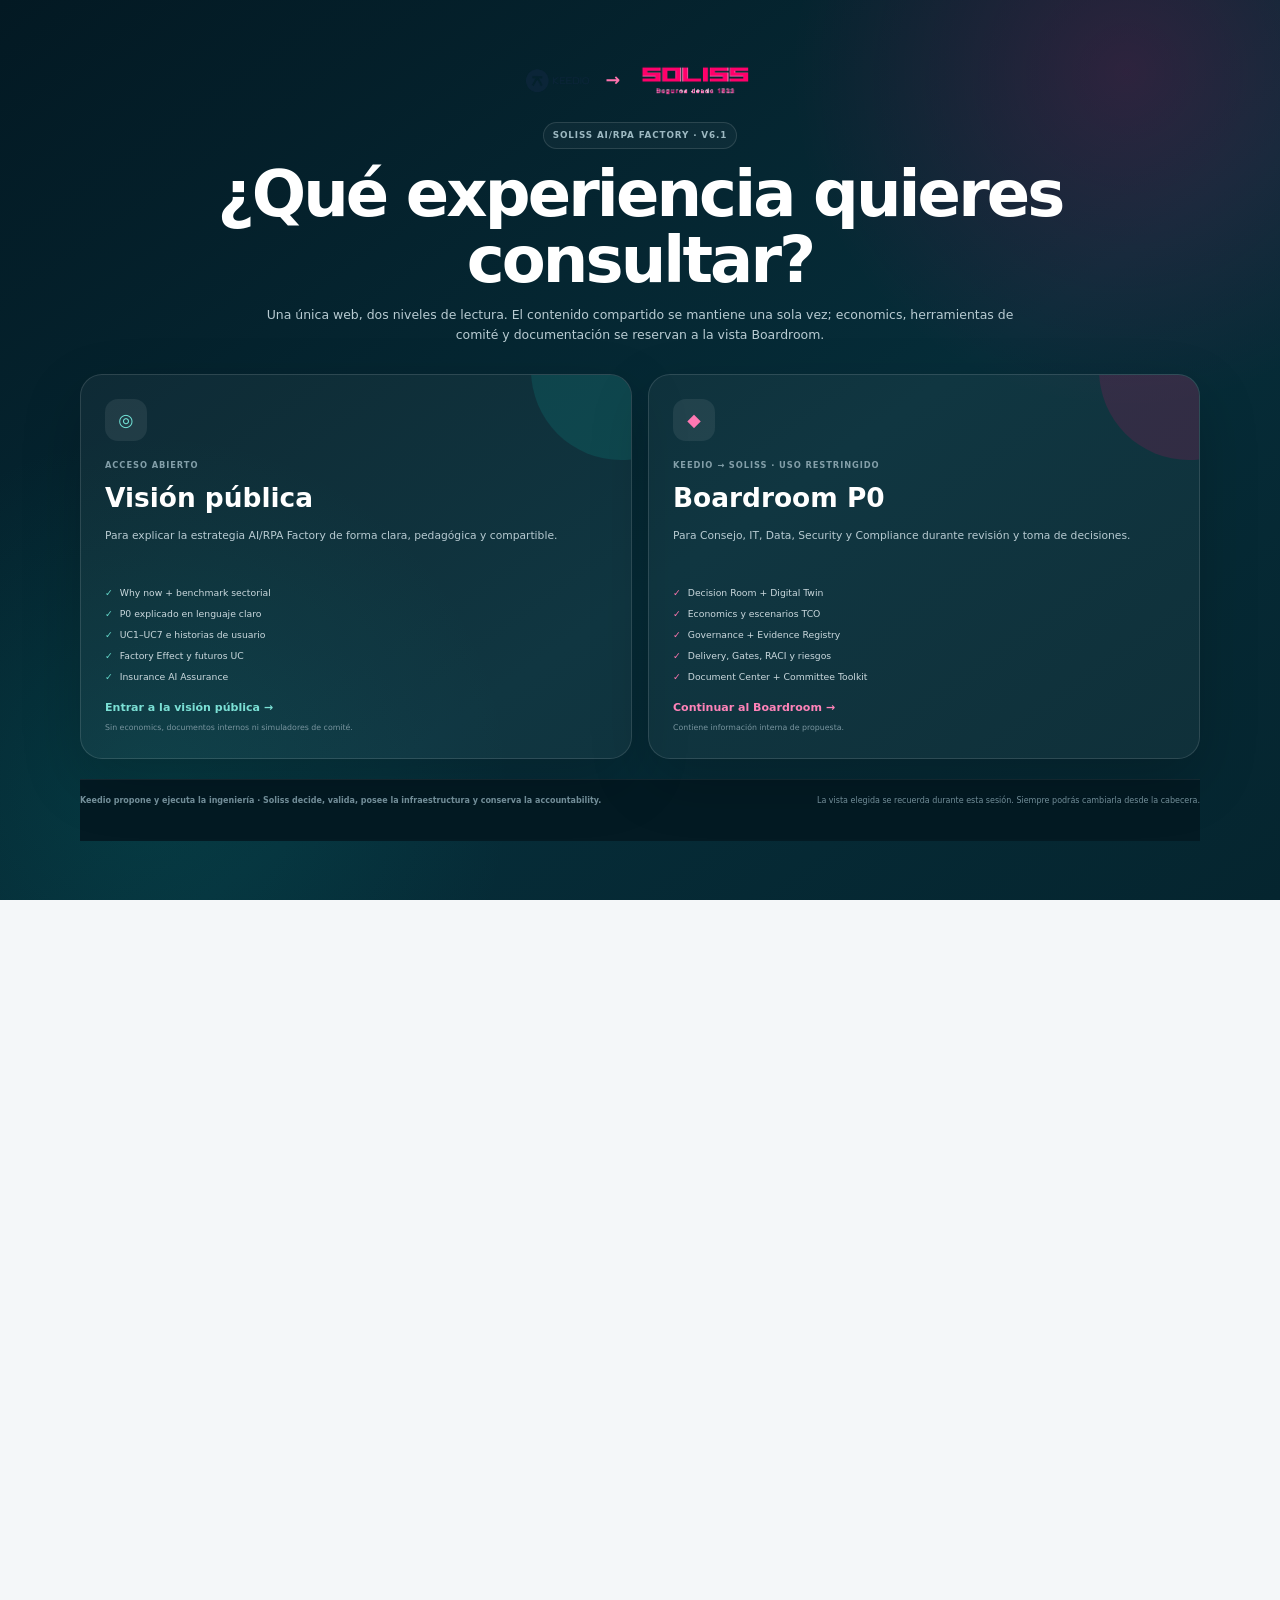
==== commit 9c1b3a49: "feat: añadir acceso directo al Boardroom en V6.1 con autenticación simple" ====
--- a/index.html
+++ b/index.html
@@ -28,7 +28,7 @@
         <span>→</span>
         <img src="assets/brand/soliss-logo.png" alt="Soliss">
       </div>
-      <span class="access-version">SOLISS AI/RPA FACTORY · V6</span>
+      <span class="access-version">SOLISS AI/RPA FACTORY · V6.1</span>
       <h1 id="accessPortalTitle">¿Qué experiencia quieres consultar?</h1>
       <p>Una única web, dos niveles de lectura. El contenido compartido se mantiene una sola vez; economics, herramientas de comité y documentación se reservan a la vista Boardroom.</p>
     </header>
@@ -73,7 +73,19 @@
         <h3>Esta vista contiene información que no forma parte de la experiencia pública.</h3>
         <p>Incluye economics, arquitectura detallada, matrices de responsabilidad, riesgos y documentos descargables. V6 incorpora integración OIDC/PKCE para Keycloak. Los recursos privados deben permanecer además protegidos por el reverse proxy/hosting.</p>
       </div>
-      <div id="authReadiness" class="auth-readiness">Comprobando configuración de acceso…</div><label><input id="boardroomAck" type="checkbox"> Confirmo que este acceso es para revisión Keedio → Soliss.</label>
+      <div id="authReadiness" class="auth-readiness">Acceso Boardroom mediante credenciales Keedio → Soliss.</div>
+      <div class="simple-login-grid">
+        <label>
+          <span>Usuario</span>
+          <input id="boardroomUser" type="text" autocomplete="username" placeholder="Usuario" value="">
+        </label>
+        <label>
+          <span>Contraseña</span>
+          <input id="boardroomPassword" type="password" autocomplete="current-password" placeholder="Contraseña" value="">
+        </label>
+      </div>
+      <div id="boardroomLoginError" class="boardroom-login-error" hidden>Usuario o contraseña incorrectos.</div>
+      <label class="boardroom-access-note"><input id="boardroomAck" type="checkbox"> Confirmo que este acceso es para revisión Keedio → Soliss.</label>
       <div class="consent-actions">
         <button id="boardroomCancel" type="button">← Volver</button>
         <button id="boardroomEnter" class="primary" type="button" disabled>Entrar al Boardroom →</button>
@@ -89,7 +101,7 @@
 
 <header class="topbar">
   <div class="shell navrow">
-    <a class="brand brand-lockup" href="#hero" aria-label="Keedio presenta a Soliss"><img src="assets/brand/keedio-logo.png" alt="Keedio"><span class="brand-arrow">→</span><img class="soliss-wordmark" src="assets/brand/soliss-logo.png" alt="Soliss Seguros desde 1933"><small id="brandModeText">AI/RPA Factory · V6</small></a>
+    <a class="brand brand-lockup" href="#hero" aria-label="Keedio presenta a Soliss"><img src="assets/brand/keedio-logo.png" alt="Keedio"><span class="brand-arrow">→</span><img class="soliss-wordmark" src="assets/brand/soliss-logo.png" alt="Soliss Seguros desde 1933"><small id="brandModeText">AI/RPA Factory · V6.1</small></a>
     <nav id="nav" aria-label="Principal">
       <a href="#why">Contexto</a><a href="#decision">Decisiones</a><a href="#twin">Arquitectura</a><a href="#factory">P0 + Casos de uso</a><a href="#economics">Economics</a><a href="#governance">Governance</a><a href="#assurance">Assurance</a><a href="#delivery">Delivery</a><a href="#documents">Docs</a>
     </nav>
--- a/assets/styles.css
+++ b/assets/styles.css
@@ -289,3 +289,15 @@
 @media print{#askP0Btn,#commandBtn,#displayBtn,#shareBtn,#briefBtn,.v6-drawer,.v6-modal,.v6-popover{display:none!important}}
 
 body[data-access="public"] .v6-traceability{display:none!important}
+
+
+/* V6.1 · Direct Boardroom login */
+.simple-login-grid{display:grid;grid-template-columns:1fr 1fr;gap:10px;margin-top:14px}
+.simple-login-grid label{display:block}
+.simple-login-grid label span{display:block;font-size:.5rem;color:#9eb4bd;font-weight:850;margin-bottom:5px;text-transform:uppercase;letter-spacing:.06em}
+.simple-login-grid input{width:100%;border:1px solid rgba(255,255,255,.16);border-radius:10px;padding:10px 11px;background:rgba(0,0,0,.14);color:#fff;font-size:.65rem;outline:none}
+.simple-login-grid input:focus{border-color:#ff71ad;box-shadow:0 0 0 3px rgba(255,0,106,.12)}
+.boardroom-login-error{margin-top:8px;padding:8px 10px;border-radius:9px;background:rgba(255,54,111,.12);border:1px solid rgba(255,82,139,.28);color:#ffd5e5;font-size:.54rem;font-weight:750}
+.boardroom-login-error[hidden]{display:none!important}
+.boardroom-access-note{margin-top:10px!important}
+@media(max-width:700px){.simple-login-grid{grid-template-columns:1fr}}
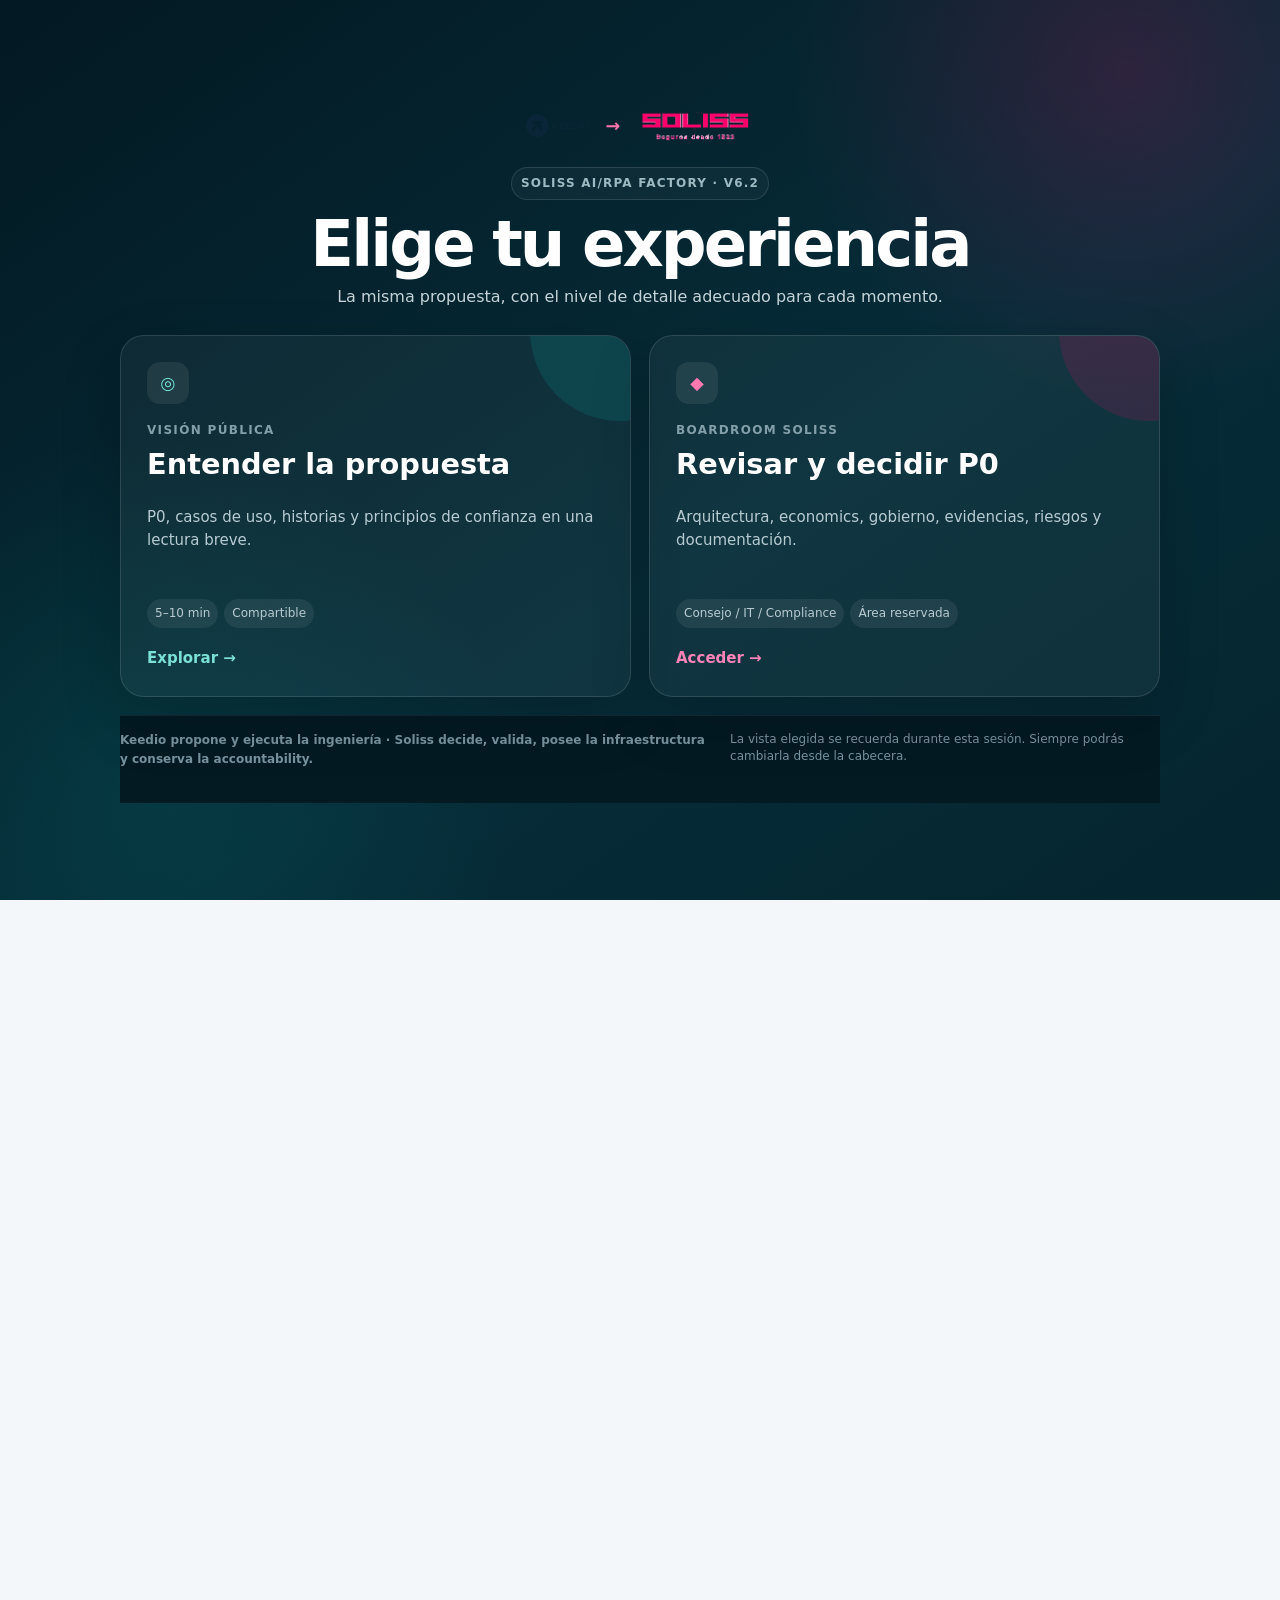
==== commit 940a318b: "feat: Update to V6.2 with UX/UI refinements and enhancements - Updated manifest to reflect version 6" ====
--- a/index.html
+++ b/index.html
@@ -5,7 +5,7 @@
   <meta name="viewport" content="width=device-width,initial-scale=1,viewport-fit=cover">
   <meta name="theme-color" content="#FF006A">
   <meta name="description" content="Soliss AI/RPA Factory · una única web Keedio → Soliss con acceso a Visión pública o Boardroom P0.">
-  <title>Soliss AI/RPA Factory · Keedio → Soliss · V6</title>
+  <title>Soliss AI/RPA Factory · Keedio → Soliss · V6.2</title>
   <link rel="manifest" href="manifest.webmanifest">
   <link rel="icon" href="assets/icon-192.png">
   <link rel="stylesheet" href="assets/styles.css">
@@ -16,6 +16,7 @@
   <script defer src="assets/v6-auth.js"></script>
   <script defer src="assets/app.js"></script>
   <script defer src="assets/v6-features.js"></script>
+  <script defer src="assets/v62-ui.js"></script>
 </head>
 <body data-audience="board" data-build="unified" data-access="portal">
 <a class="skip" href="#main">Ir al contenido</a>
@@ -23,73 +24,45 @@
 <div id="accessPortal" class="access-portal" aria-labelledby="accessPortalTitle">
   <div class="access-portal-shell">
     <header class="access-portal-head">
-      <div class="access-logos">
-        <img src="assets/brand/keedio-logo.png" alt="Keedio">
-        <span>→</span>
-        <img src="assets/brand/soliss-logo.png" alt="Soliss">
-      </div>
-      <span class="access-version">SOLISS AI/RPA FACTORY · V6.1</span>
-      <h1 id="accessPortalTitle">¿Qué experiencia quieres consultar?</h1>
-      <p>Una única web, dos niveles de lectura. El contenido compartido se mantiene una sola vez; economics, herramientas de comité y documentación se reservan a la vista Boardroom.</p>
+      <div class="access-logos"><img src="assets/brand/keedio-logo.png" alt="Keedio"><span>→</span><img src="assets/brand/soliss-logo.png" alt="Soliss"></div>
+      <span class="access-version">SOLISS AI/RPA FACTORY · V6.2</span>
+      <h1 id="accessPortalTitle">Elige tu experiencia</h1>
+      <p>La misma propuesta, con el nivel de detalle adecuado para cada momento.</p>
     </header>
 
     <div class="access-options">
       <button class="access-card public" type="button" data-access-choice="public">
-        <span class="access-icon">◎</span>
-        <small>ACCESO ABIERTO</small>
-        <h2>Visión pública</h2>
-        <p>Para explicar la estrategia AI/RPA Factory de forma clara, pedagógica y compartible.</p>
-        <ul>
-          <li>Why now + benchmark sectorial</li>
-          <li>P0 explicado en lenguaje claro</li>
-          <li>UC1–UC7 e historias de usuario</li>
-          <li>Factory Effect y futuros UC</li>
-          <li>Insurance AI Assurance</li>
-        </ul>
-        <b>Entrar a la visión pública →</b>
-        <em>Sin economics, documentos internos ni simuladores de comité.</em>
+        <span class="access-icon">◎</span><small>VISIÓN PÚBLICA</small>
+        <h2>Entender la propuesta</h2>
+        <p>P0, casos de uso, historias y principios de confianza en una lectura breve.</p>
+        <div class="access-meta"><span>5–10 min</span><span>Compartible</span></div>
+        <b>Explorar →</b>
       </button>
 
       <button class="access-card boardroom" type="button" data-access-choice="boardroom">
-        <span class="access-icon">◆</span>
-        <small>KEEDIO → SOLISS · USO RESTRINGIDO</small>
-        <h2>Boardroom P0</h2>
-        <p>Para Consejo, IT, Data, Security y Compliance durante revisión y toma de decisiones.</p>
-        <ul>
-          <li>Decision Room + Digital Twin</li>
-          <li>Economics y escenarios TCO</li>
-          <li>Governance + Evidence Registry</li>
-          <li>Delivery, Gates, RACI y riesgos</li>
-          <li>Document Center + Committee Toolkit</li>
-        </ul>
-        <b>Continuar al Boardroom →</b>
-        <em>Contiene información interna de propuesta.</em>
+        <span class="access-icon">◆</span><small>BOARDROOM SOLISS</small>
+        <h2>Revisar y decidir P0</h2>
+        <p>Arquitectura, economics, gobierno, evidencias, riesgos y documentación.</p>
+        <div class="access-meta"><span>Consejo / IT / Compliance</span><span>Área reservada</span></div>
+        <b>Acceder →</b>
       </button>
     </div>
 
     <div id="boardroomConsent" class="boardroom-consent" hidden>
-      <div>
-        <span>BOARDROOM · ACCESO AUTENTICADO</span>
-        <h3>Esta vista contiene información que no forma parte de la experiencia pública.</h3>
-        <p>Incluye economics, arquitectura detallada, matrices de responsabilidad, riesgos y documentos descargables. V6 incorpora integración OIDC/PKCE para Keycloak. Los recursos privados deben permanecer además protegidos por el reverse proxy/hosting.</p>
-      </div>
-      <div id="authReadiness" class="auth-readiness">Acceso Boardroom mediante credenciales Keedio → Soliss.</div>
+      <div class="boardroom-login-copy">
+        <span>BOARDROOM SOLISS</span>
+        <h3>Área reservada para revisión de P0</h3>
+        <p>Introduce las credenciales facilitadas por Keedio.</p>
+      </div>
+      <div id="authReadiness" class="auth-readiness">Acceso Boardroom Keedio → Soliss</div>
       <div class="simple-login-grid">
-        <label>
-          <span>Usuario</span>
-          <input id="boardroomUser" type="text" autocomplete="username" placeholder="Usuario" value="">
-        </label>
-        <label>
-          <span>Contraseña</span>
-          <input id="boardroomPassword" type="password" autocomplete="current-password" placeholder="Contraseña" value="">
-        </label>
+        <label><span>Usuario</span><input id="boardroomUser" type="text" autocomplete="username" placeholder="Usuario"></label>
+        <label><span>Contraseña</span><div class="password-field"><input id="boardroomPassword" type="password" autocomplete="current-password" placeholder="Contraseña"><button id="toggleBoardroomPassword" type="button" aria-label="Mostrar contraseña">👁</button></div></label>
       </div>
       <div id="boardroomLoginError" class="boardroom-login-error" hidden>Usuario o contraseña incorrectos.</div>
-      <label class="boardroom-access-note"><input id="boardroomAck" type="checkbox"> Confirmo que este acceso es para revisión Keedio → Soliss.</label>
-      <div class="consent-actions">
-        <button id="boardroomCancel" type="button">← Volver</button>
-        <button id="boardroomEnter" class="primary" type="button" disabled>Entrar al Boardroom →</button>
-      </div>
+      <input id="boardroomAck" type="checkbox" checked hidden>
+      <div class="consent-actions"><button id="boardroomCancel" type="button">← Volver</button><button id="boardroomEnter" class="primary" type="button">Entrar al Boardroom →</button></div>
+      <small class="login-demo-note">Acceso de demostración Keedio → Soliss. Para producción se mantiene preparada la integración SSO.</small>
     </div>
 
     <footer class="access-portal-foot">
@@ -101,14 +74,32 @@
 
 <header class="topbar">
   <div class="shell navrow">
-    <a class="brand brand-lockup" href="#hero" aria-label="Keedio presenta a Soliss"><img src="assets/brand/keedio-logo.png" alt="Keedio"><span class="brand-arrow">→</span><img class="soliss-wordmark" src="assets/brand/soliss-logo.png" alt="Soliss Seguros desde 1933"><small id="brandModeText">AI/RPA Factory · V6.1</small></a>
+    <a class="brand brand-lockup" href="#hero" aria-label="Keedio presenta a Soliss"><img src="assets/brand/keedio-logo.png" alt="Keedio"><span class="brand-arrow">→</span><img class="soliss-wordmark" src="assets/brand/soliss-logo.png" alt="Soliss Seguros desde 1933"><small id="brandModeText">AI/RPA Factory · V6.2</small></a>
     <nav id="nav" aria-label="Principal">
       <a href="#why">Contexto</a><a href="#decision">Decisiones</a><a href="#twin">Arquitectura</a><a href="#factory">P0 + Casos de uso</a><a href="#economics">Economics</a><a href="#governance">Governance</a><a href="#assurance">Assurance</a><a href="#delivery">Delivery</a><a href="#documents">Docs</a>
     </nav>
-    <div class="actions"><button id="askP0Btn" class="icon-text-btn" type="button">✦ Ask P0</button><button id="commandBtn" class="icon-text-btn" type="button">⌘ K</button><button id="displayBtn" class="icon-text-btn" type="button">Aa</button><button id="shareBtn" class="icon-text-btn public-only" type="button">↗ Compartir</button><button id="briefBtn" class="icon-text-btn public-only" type="button">↓ Brief</button><button id="accessSwitchBtn" class="access-switch-btn" type="button"><i></i><span id="accessSwitchLabel">Elegir acceso</span></button><button id="execStoryBtn" class="chip-btn story-chip">● Story 9 min</button><button id="presentBtn" class="chip-btn">▶ Presentar libre</button><button id="themeBtn" class="icon-btn" aria-label="Cambiar tema">◐</button><button id="menuBtn" class="icon-btn menu" aria-label="Abrir menú">☰</button></div>
+    <div class="actions v62-actions">
+      <button id="commandBtn" class="top-search" type="button" aria-label="Buscar en la propuesta"><span>⌕ Buscar</span><kbd>Ctrl K</kbd></button>
+      <button id="accessSwitchBtn" class="access-switch-btn" type="button"><i></i><span id="accessSwitchLabel">Acceso</span></button>
+      <button id="toolsBtn" class="icon-btn" type="button" aria-expanded="false" aria-controls="toolsPanel" aria-label="Abrir herramientas">⋯</button>
+      <button id="menuBtn" class="icon-btn menu" aria-label="Abrir navegación">☰</button>
+    </div>
   </div>
   <div class="progress"><i id="progress"></i></div>
 </header>
+
+<div id="toolsPanel" class="tools-panel" hidden aria-label="Herramientas">
+  <header><div><span>HERRAMIENTAS</span><b>Acciones rápidas</b></div><button id="toolsClose" type="button" aria-label="Cerrar herramientas">×</button></header>
+  <div class="tools-panel-grid">
+    <button id="askP0Btn" type="button"><b>✦ Preguntar sobre P0</b><small>Buscador gobernado local</small></button>
+    <button id="displayBtn" type="button"><b>Aa Apariencia</b><small>Texto, contraste y movimiento</small></button>
+    <button id="execStoryBtn" class="boardroom-only" type="button"><b>▶ Presentación ejecutiva</b><small>Story guiado</small></button>
+    <button id="presentBtn" class="boardroom-only" type="button"><b>▣ Presentación libre</b><small>Navegar por escenas</small></button>
+    <button id="shareBtn" class="public-only" type="button"><b>↗ Compartir</b><small>URL pública y QR</small></button>
+    <button id="briefBtn" class="public-only" type="button"><b>↓ Resumen ejecutivo</b><small>PDF de una página</small></button>
+    <button id="themeBtn" type="button"><b>◐ Tema</b><small>Claro / oscuro</small></button>
+  </div>
+</div>
 
 <div id="accessRibbon" class="access-ribbon" hidden>
   <div class="shell access-ribbon-row">
@@ -119,14 +110,32 @@
 
 <div class="audience-bar">
   <div class="shell audience-row">
-    <span>Vista</span>
+    <span>Perfil</span>
     <button class="aud active" data-audience="board">Consejo</button>
     <button class="aud" data-audience="tech">Tecnología</button>
     <button class="aud" data-audience="compliance">Compliance</button>
     <button class="aud" data-audience="all">Completa</button>
-    <em>Keedio propone · Soliss decide y valida</em>
-  </div>
-</div>
+    <em>El contenido se adapta al perfil de revisión</em>
+  </div>
+</div>
+
+<aside id="boardroomSidebar" class="boardroom-sidebar boardroom-only" aria-label="Navegación Boardroom">
+  <div class="boardroom-sidebar-inner">
+    <span class="sidebar-eyebrow">BOARDROOM P0</span>
+    <nav id="boardroomSideNav" class="side-nav">
+      <a href="#hero"><i>01</i><span>Resumen</span></a>
+      <a href="#decision"><i>02</i><span>Decisiones</span></a>
+      <a href="#factory"><i>03</i><span>P0 y casos</span></a>
+      <a href="#twin"><i>04</i><span>Arquitectura</span></a>
+      <a href="#economics"><i>05</i><span>Economía / TCO</span></a>
+      <a href="#governance"><i>06</i><span>Gobierno</span></a>
+      <a href="#assurance"><i>07</i><span>Aseguramiento</span></a>
+      <a href="#delivery"><i>08</i><span>Entrega</span></a>
+      <a href="#documents"><i>09</i><span>Documentación</span></a>
+    </nav>
+    <div class="sidebar-help"><b>Ctrl K</b><span>Buscar cualquier concepto</span></div>
+  </div>
+</aside>
 
 <main id="main">
 <section id="hero" class="hero present-step" data-show="board tech compliance">
@@ -134,10 +143,10 @@
   <div class="shell hero-grid">
     <div class="hero-copy reveal">
       <div class="hero-brand"><img src="assets/brand/soliss-logo.png" alt="Soliss"><span>Propuesta tecnológica de Keedio</span></div><div class="overline"><span id="heroScopeLabel">P0 · Infraestructura crítica</span><b id="heroStatus">FINAL CERRADO</b></div>
-      <h1>Keedio propone a Soliss una <em>AI/RPA Factory gobernada</em>, no siete islas tecnológicas.</h1>
-      <p>P0 construye la plataforma on-premise, federada, segura y operable. Soliss mantiene la propiedad de la infraestructura y activa UC1–UC7 posteriormente mediante business case y Go/No-Go.</p>
-      <div class="hero-ctas boardroom-only"><button class="btn primary" type="button" data-open-exec-story>▶ Executive Story · 9 min</button><a class="btn ghost" href="#decision">Abrir Decision Room</a><a class="btn ghost" href="#twin">Simular arquitectura</a></div><div class="hero-ctas public-only"><button class="btn primary" type="button" data-open-exec-story>▶ Story público · 6 min</button><a class="btn ghost" href="#factory">Entender P0</a><a class="btn ghost" href="#assurance">Ver assurance</a></div>
-      <div class="principle"><b>Principio de experiencia propuesto por Keedio</b><span>IA que amplifica la cercanía y el juicio humano de Soliss, no que los sustituye.</span></div>
+      <h1>Una base común para <em>industrializar IA y RPA</em> en Soliss.</h1>
+      <p>Keedio propone P0 como proyecto único: una plataforma gobernada y reutilizable. Los UC1–UC7 se activan después mediante business case y Go/No-Go.</p>
+      <div class="hero-ctas boardroom-only"><button class="btn primary" type="button" data-open-exec-story>▶ Executive Story · 9 min</button><a class="btn ghost" href="#decision">Abrir Decision Room</a><a class="btn ghost" href="#twin">Simular arquitectura</a></div><div class="hero-ctas public-only"><button class="btn primary" type="button" data-open-exec-story>▶ Ver historia</button><a class="btn ghost" href="#factory">Entender P0</a></div>
+      <div class="hero-facts"><span>P0 único</span><span>UC1–UC7 derivados</span><span>24 meses base</span><span>On-premise</span></div>
     </div>
     <aside class="hero-panel reveal boardroom-only">
       <header><span>Responsabilidad</span><strong>Quién hace qué</strong></header>
@@ -160,7 +169,7 @@
 
 <section id="why" class="section present-step" data-show="board compliance">
   <div class="shell">
-    <div class="section-head reveal"><div><span>01 · WHY NOW</span><h2>La oportunidad no es adoptar GenAI. Es industrializarla con control.</h2></div><p>EIOPA confirma que el sector asegurador europeo ya ha entrado en adopción, pero la mayoría de casos sigue atrapada entre PoC y producción.</p></div>
+    <div class="section-head reveal"><div><span>01 · POR QUÉ AHORA</span><h2>La oportunidad no es adoptar GenAI. Es industrializarla con control.</h2></div><p>EIOPA confirma que el sector asegurador europeo ya ha entrado en adopción, pero la mayoría de casos sigue atrapada entre PoC y producción.</p></div>
     <div id="benchmarkGrid" class="benchmark-grid reveal"></div>
     <div class="context-band reveal"><div><span>Soliss</span><b>Toledo · 1933 · 90 oficinas</b><p>La propuesta de Keedio conecta industrialización tecnológica con una experiencia donde el profesional Soliss sigue siendo central.</p></div><div class="trust-signal"><b>59%</b><span>de consumidores europeos muestran reservas ante recomendaciones de agentes IA.</span><small>EIOPA Eurobarometer 2025</small></div></div>
     
@@ -178,16 +187,16 @@
 
 <section id="decision" class="section dark present-step" data-show="board compliance">
   <div class="shell">
-    <div class="section-head light reveal"><div><span>02 · DECISION ROOM</span><h2>Seis decisiones. Un único P0.</h2></div><p>Cada decisión muestra quién la toma, cuándo, qué desbloquea y qué riesgo aparece si se difiere.</p></div>
+    <div class="section-head light reveal"><div><span>02 · DECISIONES</span><h2>Seis decisiones. Un único P0.</h2></div><p>Cada decisión muestra quién la toma, cuándo, qué desbloquea y qué riesgo aparece si se difiere.</p></div>
     <div id="decisionGrid" class="decision-grid reveal"></div>
     
     <div class="v6-readiness reveal">
-      <header><div><span>DECISION READINESS · NO ES COMPLIANCE</span><h3>¿Qué está realmente resuelto para decidir?</h3></div><button id="exportDecisionBoard" type="button">↓ Exportar decisiones</button></header>
+      <header><div><span>PREPARACIÓN PARA DECISIÓN · NO ES COMPLIANCE</span><h3>¿Qué está realmente resuelto para decidir?</h3></div><button id="exportDecisionBoard" type="button">↓ Exportar decisiones</button></header>
       <div id="readinessMetrics" class="readiness-metrics"></div>
       <div class="readiness-note">Los contadores se calculan únicamente a partir de decisiones, owners, checklists G1–G4 y Evidence Registry guardados en este navegador.</div>
     </div>
     <div class="live-decision-board reveal">
-      <header><div><span>LIVE DECISION BOARD</span><h3>Convertir la reunión en próximos pasos concretos.</h3></div><small>Estado local de preparación de comité · no constituye aprobación contractual.</small></header>
+      <header><div><span>TABLERO DE DECISIONES</span><h3>Convertir la reunión en próximos pasos concretos.</h3></div><small>Estado local de preparación de comité · no constituye aprobación contractual.</small></header>
       <div id="liveDecisionGrid" class="live-decision-grid"></div>
     </div>
 <div class="decision-summary reveal"><b>Decisión solicitada</b><p>Aprobar P0 como infraestructura crítica, activar F0, nombrar responsable transversal Soliss y condicionar el avance a G1–G4.</p></div>
@@ -196,7 +205,7 @@
 
 <section id="twin" class="section present-step" data-show="tech compliance board">
   <div class="shell">
-    <div class="section-head reveal"><div><span>03 · DIGITAL TWIN</span><h2>La arquitectura se explica mejor cuando puede fallar.</h2></div><p>Simulación conceptual del patrón objetivo. No representa pruebas ejecutadas: los resultados reales se obtienen en F3/F4 y quedan como evidencia.</p></div>
+    <div class="section-head reveal"><div><span>03 · ARQUITECTURA INTERACTIVA</span><h2>La arquitectura se explica mejor cuando puede fallar.</h2></div><p>Simulación conceptual del patrón objetivo. No representa pruebas ejecutadas: los resultados reales se obtienen en F3/F4 y quedan como evidencia.</p></div>
     <div class="twin-toolbar reveal"><div id="scenarioButtons" class="segmented"></div><div id="lensButtons" class="segmented lenses"><button class="active" data-lens="detail">Arquitectura</button><button data-lens="security">Security</button><button data-lens="data">Data</button><button data-lens="dora">DORA</button><button data-lens="aiAct">AI Act</button></div></div>
     <div class="twin-shell reveal">
       <div class="architecture-map" id="archMap">
@@ -219,6 +228,7 @@
   <div class="shell">
     <div class="section-head reveal"><div><span>04 · P0 + CASOS DE USO</span><h2>Entender primero qué construye P0. Priorizar después qué casos activar.</h2></div><p>Esta sección separa la <b>base común P0</b> de las soluciones de negocio UC1–UC7 y permite cambiar entre lenguaje claro y detalle técnico.</p></div>
 
+    <div class="public-depth-note public-only"><b>Vista pública</b><span>Te mostramos la lógica esencial. El detalle técnico, económico y de gobierno se consulta en Boardroom.</span><button type="button" data-access-choice="boardroom">Acceder al Boardroom →</button></div>
     <div class="explain-toolbar reveal"><div class="segmented" id="explainMode"><button class="active" data-explain="plain">Lenguaje claro</button><button data-explain="technical">Detalle técnico</button></div><span>La terminología contractual se mantiene; los ejemplos se identifican como ilustrativos.</span></div>
 
     <div class="p0-hero-explain reveal">
@@ -318,12 +328,12 @@
 
 
     <section class="v6-uc-contracts reveal">
-      <header><div><span>P0 ARCHITECTURE CONTRACT</span><h3>Qué capacidades solicita cada UC a la Factory.</h3></div><p>REQUIRED / OPTIONAL / DEPENDS describe dependencia arquitectónica propuesta; no amplían el alcance contractual.</p></header>
+      <header><div><span>CONTRATO DE CAPACIDADES P0</span><h3>Qué capacidades solicita cada UC a la Factory.</h3></div><p>REQUIRED / OPTIONAL / DEPENDS describe dependencia arquitectónica propuesta; no amplían el alcance contractual.</p></header>
       <div class="uc-contract-toolbar"><div id="ucContractTabs" class="segmented"></div></div>
       <div id="ucContractCard" class="uc-contract-card"></div>
     </section>
     <section class="v6-value-evidence reveal">
-      <header><div><span>UC → KPI → EVIDENCE</span><h3>Del caso de uso a una medición defendible.</h3></div><p>Baseline y target permanecen N/D hasta disponer de workshop/datos reales.</p></header>
+      <header><div><span>UC → KPI → EVIDENCIA</span><h3>Del caso de uso a una medición defendible.</h3></div><p>Baseline y target permanecen N/D hasta disponer de workshop/datos reales.</p></header>
       <div id="ucEvidenceGrid" class="uc-evidence-grid"></div>
     </section>
 
@@ -337,7 +347,7 @@
 
 <section id="economics" class="section present-step" data-show="board tech">
   <div class="shell">
-    <div class="section-head reveal"><div><span>05 · ECONOMICS LAB</span><h2>Servicios Keedio e infraestructura Soliss, siempre separados.</h2></div><p>El simulador evita confundir el contrato de servicios con el CAPEX que Soliss adquiere directamente.</p></div>
+    <div class="section-head reveal"><div><span>05 · ECONOMÍA Y TCO</span><h2>Servicios Keedio e infraestructura Soliss, siempre separados.</h2></div><p>El simulador evita confundir el contrato de servicios con el CAPEX que Soliss adquiere directamente.</p></div>
     <div class="econ-grid reveal"><div class="econ-card"><span>Keedio · construcción P0</span><b id="econBuildValue">— Boardroom —</b><small>F0–F4, incluyendo activación y ajuste comercial.</small></div><div class="econ-card"><span>Keedio · servicio M3–M24</span><b id="econServiceValue">— Boardroom —</b><small>OPEX co-gestionado.</small></div><div class="econ-card"><span>Soliss · infraestructura</span><b id="infraRange">Sizing G2</b><small>Compra directa · sizing G2.</small></div><div class="econ-card accent"><span>TCO orientativo</span><b id="tcoRange">—</b><small id="tcoMid">—</small></div></div>
     <div class="scenario-lab reveal"><div><h3>Escenario de infraestructura</h3><div id="econScenarios" class="segmented"></div></div><label class="switch-line"><input id="optionalToggle" type="checkbox"><span></span><b>Incluir S2 M25–M36 (opcional · Boardroom)</b></label></div>
     <div class="phase-bars reveal"><header><h3>Construcción P0 · baseline Final Cerrado</h3><p>Baseline detallado disponible tras acceso Boardroom.</p></header><div id="phaseBars"></div></div>
@@ -347,7 +357,7 @@
 
 <section id="governance" class="section dark present-step" data-show="compliance tech board">
   <div class="shell">
-    <div class="section-head light reveal"><div><span>06 · GOVERNANCE COCKPIT</span><h2>De “cumplimos” a “podemos demostrarlo”.</h2></div><p>Estados de propuesta y evidencia. No se muestran porcentajes de cumplimiento ni se presume validación jurídica.</p></div>
+    <div class="section-head light reveal"><div><span>06 · GOBIERNO Y EVIDENCIA</span><h2>De “cumplimos” a “podemos demostrarlo”.</h2></div><p>Estados de propuesta y evidencia. No se muestran porcentajes de cumplimiento ni se presume validación jurídica.</p></div>
     <div class="governance-grid reveal"><div><div class="cockpit-head"><h3>Evidence Registry</h3><span>Los cambios se guardan solo en este navegador</span></div><div id="evidenceGrid" class="evidence-grid"></div></div><aside class="regulatory-lens"><h3>Regulatory Lens</h3><div class="reg-card"><b>DORA 2026</b><p>EIOPA lo mantiene como Focus Area supervisor en 2026. P0 traduce resiliencia en backup, restore, DR, evidencias y gestión de terceros.</p></div><div class="reg-card"><b>AI Act</b><p>La clasificación se realiza por caso. Risk assessment/pricing de personas en vida y salud está expresamente en Annex III 5(c).</p></div><div class="reg-card"><b>Claims ≠ automáticamente high-risk</b><p>Las guías de la Comisión distinguen claims management de risk assessment/pricing en vida/salud. Debe analizarse la finalidad real del sistema.</p></div></aside></div>
     <div class="passport-area reveal"><header><div><span>MODEL PASSPORT</span><h3>Todo modelo autorizado debe tener dueño, versión, licencia, benchmark y fallback.</h3></div><div id="passportTabs" class="segmented"></div></header><div id="passportCard"></div></div>
     <div class="provenance reveal"><header><span>DATA PROVENANCE EXPLORER</span><h3>¿Por qué el modelo sabe esto?</h3></header><div class="trace"><button data-trace="request">Petición</button><i>→</i><button data-trace="identity">Identidad</button><i>→</i><button data-trace="retrieval">Retrieval</button><i>→</i><button data-trace="source">Fuente</button><i>→</i><button data-trace="answer">Respuesta</button><i>→</i><button data-trace="audit">Auditoría</button></div><div id="traceDetail" class="trace-detail">Selecciona una etapa. Es una representación del patrón de trazabilidad previsto, no de datos reales de producción.</div></div>
@@ -359,6 +369,7 @@
   <div class="shell">
     <div class="section-head reveal"><div><span>07 · INSURANCE AI ASSURANCE</span><h2>Gobierno de IA diseñado para un asegurador, no para una demo genérica.</h2></div><p>La capa de assurance combina expectativas sectoriales EIOPA, DORA, AI Act y referencias de gestión/seguridad. Es un mapa de preparación, no una afirmación de certificación ni cumplimiento automático.</p></div>
 
+    <div class="public-depth-note public-only"><b>Confianza antes que automatización ciega</b><span>Esta vista resume los controles esenciales. Evidencias, trazabilidad y registros completos permanecen en Boardroom.</span></div>
     <div class="assurance-hero reveal"><div><span>AHORA · 2 SEP 2026</span><h3>Transparency by design</h3><p>Los asistentes interactivos cubiertos por Art. 50 deben identificar claramente que el usuario está interactuando con IA. Keedio propone que esta transparencia sea una capability del canal, no una corrección posterior.</p></div><div><b>UC1</b><small>AI disclosure</small></div><div><b>ALL</b><small>record keeping</small></div><div><b>HITL</b><small>human oversight</small></div></div>
 
     <div class="timeline-card reveal"><header><span>AI ACT · TIMELINE OPERATIVO</span><h3>Qué debería preparar P0 y cuándo.</h3><small>Calendario público vigente al 2 Sep 2026 · validar con Legal ante futuras modificaciones.</small></header><div id="aiTimeline" class="ai-timeline"></div></div>
@@ -379,12 +390,12 @@
 
 
     <section class="v6-traceability reveal">
-      <header><div><span>CONTROL TRACEABILITY GRAPH</span><h3>Riesgo → Control → Evidencia → Gate → Decisión.</h3></div><p>La trazabilidad evita que un riesgo exista aislado de la acción que lo cierra.</p></header>
+      <header><div><span>TRAZABILIDAD DE CONTROLES</span><h3>Riesgo → Control → Evidencia → Gate → Decisión.</h3></div><p>La trazabilidad evita que un riesgo exista aislado de la acción que lo cierra.</p></header>
       <div id="traceabilityTabs" class="segmented"></div>
       <div id="traceabilityGraph" class="traceability-graph"></div>
     </section>
     <section class="v6-source-registry reveal">
-      <header><div><span>SOURCE FRESHNESS</span><h3>Fuentes externas con fecha de verificación y revisión.</h3></div><button id="toggleProvenance" type="button">◉ Mostrar provenance</button></header>
+      <header><div><span>VIGENCIA DE FUENTES</span><h3>Fuentes externas con fecha de verificación y revisión.</h3></div><button id="toggleProvenance" type="button">◉ Mostrar provenance</button></header>
       <div class="provenance-legend"><span class="prov contractual">CONTRACTUAL</span><span class="prov estimate">ESTIMACIÓN</span><span class="prov hypothesis">HIPÓTESIS</span><span class="prov external">EXTERNO</span></div>
       <div id="sourceRegistry" class="source-registry"></div>
     </section>
@@ -412,7 +423,7 @@
 <section id="documents" class="section document-section present-step" data-show="board tech compliance">
   <div class="shell">
     <div class="section-head reveal">
-      <div><span>09 · DOCUMENT CENTER</span><h2>Una única puerta de entrada a la documentación Keedio → Soliss.</h2></div>
+      <div><span>09 · DOCUMENTACIÓN</span><h2>Una única puerta de entrada a la documentación Keedio → Soliss.</h2></div>
       <p>Descarga los documentos de propuesta, distingue el baseline de los materiales de soporte y conserva la integridad de cada fichero mediante SHA‑256.</p>
     </div>
 
@@ -443,7 +454,7 @@
 
     <div class="meeting-tools reveal">
       <div class="meeting-copy">
-        <span>COMMITTEE TOOLKIT</span>
+        <span>HERRAMIENTAS DE COMITÉ</span>
         <h3>Guarda lo acordado durante la reunión</h3>
         <p>Todo se genera localmente en el navegador. La exportación recoge el escenario TCO, priorización UC, estado de evidencias y checklist G1–G4 en ese momento.</p>
       </div>
@@ -473,7 +484,7 @@
 </section>
 </main>
 
-<footer><div class="shell footer-grid"><div><b>KEEDIO</b><span>Proponente / socio tecnológico</span></div><div><b>SOLISS</b><span>Cliente / propietario de infraestructura y decisión</span></div><p>Decision Room de propuesta. Las simulaciones son conceptuales; los resultados técnicos, regulatorios y operativos deben validarse mediante gates, pruebas, Legal/Compliance y evidencias del proyecto.</p></div></footer>
+<footer><div class="shell footer-grid"><div><b>KEEDIO</b><span>Proponente / socio tecnológico</span></div><div><b>SOLISS</b><span>Cliente / propietario de infraestructura y decisión</span></div><p>Boardroom de propuesta. Las simulaciones son conceptuales; los resultados técnicos, regulatorios y operativos deben validarse mediante gates, pruebas, Legal/Compliance y evidencias del proyecto.</p></div></footer>
 
 
 <div id="execStory" class="exec-story" hidden aria-hidden="true">
@@ -487,9 +498,9 @@
 <button id="execResume" class="exec-resume" type="button" hidden>● Reanudar Executive Story</button>
 
 
-<div id="copilotDrawer" class="v6-drawer" hidden aria-hidden="true">
+<div id="copilotDrawer" class="v6-drawer" hidden aria-hidden="true" role="dialog" aria-modal="true" aria-labelledby="copilotTitle">
   <div class="v6-drawer-panel">
-    <header><div><span>P0 COPILOT · GOVERNED SOURCES</span><h2>Preguntar sobre P0</h2></div><button data-close-v6="copilotDrawer" aria-label="Cerrar">×</button></header>
+    <header><div><span>P0 COPILOT · FUENTES GOBERNADAS</span><h2 id="copilotTitle">Preguntar sobre P0</h2></div><button data-close-v6="copilotDrawer" aria-label="Cerrar">×</button></header>
     <p class="drawer-intro">Buscador local y determinista sobre contenido estructurado de la propuesta. No llama a un LLM ni envía preguntas fuera del navegador.</p>
     <div class="copilot-search"><input id="copilotInput" type="search" placeholder="Ej.: ¿P0 incluye el motor de fraude?"><button id="copilotAsk" type="button">Preguntar</button></div>
     <div id="copilotQuick" class="copilot-quick"></div>
@@ -497,16 +508,16 @@
   </div>
 </div>
 
-<div id="commandPalette" class="v6-modal" hidden aria-hidden="true">
+<div id="commandPalette" class="v6-modal" hidden aria-hidden="true" role="dialog" aria-modal="true" aria-label="Buscador rápido">
   <div class="command-panel">
-    <header><span>COMMAND PALETTE</span><kbd>ESC</kbd></header>
+    <header><span>BUSCADOR RÁPIDO</span><kbd>ESC</kbd></header>
     <input id="commandInput" type="search" placeholder="Buscar sección, UC, gate, riesgo, documento…">
     <div id="commandResults" class="command-results"></div>
     <footer>↑↓ seleccionar · Enter abrir · Ctrl/⌘ + K</footer>
   </div>
 </div>
 
-<div id="displayPanel" class="v6-popover" hidden>
+<div id="displayPanel" class="v6-popover" hidden role="dialog" aria-label="Visualización y accesibilidad">
   <header><b>Visualización y accesibilidad</b><button data-close-v6="displayPanel">×</button></header>
   <div class="display-group"><span>Densidad</span><div class="segmented"><button data-density="compact">Compacta</button><button data-density="normal" class="active">Normal</button><button data-density="presentation">Presentación</button></div></div>
   <div class="display-group"><span>Escala tipográfica</span><div class="font-controls"><button data-font-step="-1">A−</button><button data-font-reset>A</button><button data-font-step="1">A+</button></div></div>
@@ -515,9 +526,9 @@
   <small>La preferencia se guarda solo en este navegador.</small>
 </div>
 
-<div id="shareModal" class="v6-modal" hidden aria-hidden="true">
+<div id="shareModal" class="v6-modal" hidden aria-hidden="true" role="dialog" aria-modal="true" aria-labelledby="shareTitle">
   <div class="share-panel">
-    <header><div><span>COMPARTIR VISIÓN PÚBLICA</span><h2>URL pública + QR</h2></div><button data-close-v6="shareModal">×</button></header>
+    <header><div><span>COMPARTIR VISIÓN PÚBLICA</span><h2 id="shareTitle">URL pública + QR</h2></div><button data-close-v6="shareModal">×</button></header>
     <div id="publicQr" class="public-qr"><p>El QR solo se solicita cuando pulses “Generar QR” y contiene únicamente la URL pública.</p></div>
     <input id="publicShareUrl" readonly>
     <div class="share-actions"><button id="generateQr" type="button">Generar QR</button><button id="copyPublicUrl" type="button">Copiar enlace</button></div>
@@ -525,9 +536,9 @@
   </div>
 </div>
 
-<div id="briefModal" class="v6-modal" hidden aria-hidden="true">
+<div id="briefModal" class="v6-modal" hidden aria-hidden="true" role="dialog" aria-modal="true" aria-labelledby="briefTitle">
   <div class="brief-panel">
-    <header><div><span>ONE PAGE EXECUTIVE BRIEF</span><h2>Resumen para reenviar o imprimir</h2></div><button data-close-v6="briefModal">×</button></header>
+    <header><div><span>RESUMEN EJECUTIVO DE UNA PÁGINA</span><h2 id="briefTitle">Resumen para reenviar o imprimir</h2></div><button data-close-v6="briefModal">×</button></header>
     <div id="briefPreview" class="brief-preview"></div>
     <div class="share-actions"><a id="downloadBriefPdf" class="btn primary" href="public/Soliss_AI_RPA_Factory_V6_Executive_Brief.pdf" download>↓ Descargar PDF</a><button id="printBrief" type="button">Imprimir vista</button></div>
   </div>
--- a/assets/styles.css
+++ b/assets/styles.css
@@ -1,20 +1,20 @@
 :root{
-  --bg:#f4f7f9;--surface:#fff;--surface2:#edf3f5;--ink:#0c2834;--muted:#667985;--line:#d8e4e8;
-  --navy:#052f3d;--navy2:#073e4d;--teal:#0a8f83;--teal2:#14b8a6;--blue:#1764d7;--purple:#6941c6;
+  --bg:#f4f7f9;--surface:#fff;--surface2:#edf3f5;--ink:#0c2834;--muted:#536771;--line:#d8e4e8;
+  --navy:#052f3d;--navy2:#073e4d;--teal:#08766d;--teal2:#14b8a6;--blue:#1764d7;--purple:#6941c6;
   --magenta:#d41163;--amber:#d68a00;--green:#14804a;--red:#c83d3d;--shadow:0 22px 55px rgba(4,39,51,.09);
   --shadow-lg:0 38px 90px rgba(0,27,37,.2);--radius:22px;--max:1320px;
 }
 html[data-theme="dark"]{--bg:#07151c;--surface:#0c2029;--surface2:#102a34;--ink:#edf8fb;--muted:#9eb2ba;--line:#23414c;--shadow:0 22px 55px rgba(0,0,0,.28)}
-*{box-sizing:border-box}html{scroll-behavior:smooth;scroll-padding-top:118px}body{margin:0;background:var(--bg);color:var(--ink);font-family:Inter,ui-sans-serif,system-ui,-apple-system,"Segoe UI",sans-serif;line-height:1.5;transition:background .2s,color .2s}button,a,input,select{font:inherit}.skip{position:fixed;left:-999px;top:10px;z-index:9999;background:#fff;color:#000;padding:10px}.skip:focus{left:10px}.shell{width:min(var(--max),calc(100% - 40px));margin:auto}.section{padding:86px 0}.soft{background:linear-gradient(180deg,var(--surface2),var(--bg))}.dark{background:linear-gradient(145deg,#042632,#063d4b);color:#fff}.topbar{position:sticky;top:0;z-index:100;background:rgba(4,38,50,.95);backdrop-filter:blur(18px);border-bottom:1px solid rgba(255,255,255,.08)}.navrow{height:72px;display:flex;align-items:center;gap:24px}.brand{display:flex;align-items:center;gap:10px;text-decoration:none;color:#fff;min-width:205px}.brand span:last-child{display:block}.brand b{font-size:.9rem;letter-spacing:.08em}.brand small{display:block;color:#8da9b3;font-size:.62rem}.keedio-mark{display:grid;place-items:center;width:42px;height:42px;border-radius:12px;background:linear-gradient(135deg,#fff,#a9d8df);color:#062f3d;font-weight:950;font-size:1.1rem;box-shadow:inset 0 0 0 1px rgba(255,255,255,.5)}nav{display:flex;gap:2px;flex:1;justify-content:center}nav a{color:#bcd0d7;text-decoration:none;padding:9px 9px;border-radius:10px;font-size:.7rem;font-weight:800}nav a:hover,nav a.active{background:rgba(255,255,255,.08);color:#fff}.actions{display:flex;gap:7px;align-items:center}.icon-btn,.chip-btn{border:1px solid rgba(255,255,255,.14);background:rgba(255,255,255,.06);color:#fff;border-radius:10px;height:38px;cursor:pointer}.icon-btn{width:38px}.chip-btn{padding:0 12px;font-size:.68rem;font-weight:800}.menu{display:none}.progress{height:2px;background:rgba(255,255,255,.04)}.progress i{display:block;height:100%;width:0;background:linear-gradient(90deg,#27d3c3,#71a8ff,#ff4d8f)}.audience-bar{position:sticky;top:74px;z-index:90;background:color-mix(in srgb,var(--surface) 95%,transparent);backdrop-filter:blur(16px);border-bottom:1px solid var(--line)}.audience-row{min-height:42px;display:flex;align-items:center;gap:6px}.audience-row>span{font-size:.62rem;text-transform:uppercase;letter-spacing:.1em;color:var(--muted);font-weight:900;margin-right:4px}.aud{border:0;background:transparent;color:var(--muted);border-radius:999px;padding:6px 10px;font-size:.66rem;font-weight:800;cursor:pointer}.aud.active{background:var(--navy);color:#fff}.audience-row em{margin-left:auto;font-style:normal;color:var(--muted);font-size:.62rem}
-.hero{position:relative;overflow:hidden;min-height:690px;display:grid;align-items:center;background:radial-gradient(circle at 77% 20%,rgba(20,184,166,.18),transparent 26%),radial-gradient(circle at 18% 30%,rgba(23,100,215,.22),transparent 30%),linear-gradient(145deg,#031d28,#063d4c 58%,#052c38);color:#fff}.mesh{position:absolute;inset:0;opacity:.45;background-image:linear-gradient(rgba(255,255,255,.024) 1px,transparent 1px),linear-gradient(90deg,rgba(255,255,255,.024) 1px,transparent 1px);background-size:42px 42px;mask-image:linear-gradient(to bottom,#000,transparent)}.hero-grid{position:relative;z-index:2;display:grid;grid-template-columns:1.12fr .88fr;gap:54px;align-items:center}.overline{display:flex;gap:8px;align-items:center;flex-wrap:wrap}.overline span,.section-head span,.closing span{font-size:.66rem;text-transform:uppercase;letter-spacing:.14em;font-weight:900;color:#65e3d8}.overline b{font-size:.6rem;color:#c7dae0;border:1px solid rgba(255,255,255,.14);padding:5px 8px;border-radius:999px}.hero h1{font-size:clamp(3rem,6vw,5.45rem);line-height:.98;letter-spacing:-.055em;margin:17px 0 22px;max-width:900px}.hero h1 em{font-style:normal;color:#84e5dc}.hero-copy>p{font-size:1.05rem;color:#c5d8de;max-width:790px}.hero-ctas{display:flex;gap:10px;flex-wrap:wrap;margin:28px 0}.btn{display:inline-flex;align-items:center;justify-content:center;text-decoration:none;border:0;border-radius:12px;padding:12px 16px;font-weight:850;font-size:.76rem;cursor:pointer}.btn.primary{background:linear-gradient(135deg,#0ea496,#1764d7);color:#fff;box-shadow:0 14px 30px rgba(8,132,142,.25)}.btn.ghost{border:1px solid rgba(255,255,255,.18);background:rgba(255,255,255,.04);color:#fff}.btn.small{padding:9px 11px;background:var(--navy);color:#fff;margin-top:10px}.principle{margin-top:25px;padding-left:15px;border-left:3px solid #4ddbcc}.principle b,.principle span{display:block}.principle b{font-size:.66rem;text-transform:uppercase;letter-spacing:.08em;color:#77e4da}.principle span{font-size:.77rem;color:#9fb8c0;margin-top:4px}.hero-panel{border:1px solid rgba(255,255,255,.13);background:linear-gradient(155deg,rgba(255,255,255,.1),rgba(255,255,255,.035));border-radius:27px;padding:22px;box-shadow:var(--shadow-lg);backdrop-filter:blur(22px)}.hero-panel header{display:flex;justify-content:space-between;border-bottom:1px solid rgba(255,255,255,.09);padding-bottom:13px}.hero-panel header span{font-size:.6rem;color:#8aa4ae;text-transform:uppercase}.hero-panel header strong{font-size:.75rem}.role-grid{display:grid;grid-template-columns:1fr 1fr;gap:9px;margin:14px 0}.role-grid article{padding:14px;border-radius:15px;background:rgba(0,0,0,.17);border:1px solid rgba(255,255,255,.07)}.role-grid b{font-size:.66rem;letter-spacing:.1em}.role-grid .keedio b{color:#75e6dc}.role-grid .soliss b{color:#ff6fa2}.role-grid p{font-size:.65rem;color:#9fb6bf;margin:6px 0 0}.kpis{display:grid;grid-template-columns:1fr 1fr;gap:8px}.kpis>div{padding:12px;border-radius:14px;background:rgba(2,25,33,.35)}.kpis small,.kpis b{display:block}.kpis small{font-size:.58rem;color:#8ea9b2}.kpis b{font-size:.9rem;margin-top:3px}.fine{display:block;color:#78949e;font-size:.58rem;margin-top:10px}
-.section-head{display:flex;justify-content:space-between;gap:42px;align-items:end;margin-bottom:32px}.section-head>div{max-width:800px}.section-head h2{font-size:clamp(2.05rem,4vw,3.3rem);line-height:1.05;letter-spacing:-.04em;margin:8px 0 0}.section-head>p{max-width:450px;color:var(--muted);font-size:.84rem;margin:0}.section-head.light h2{color:#fff}.section-head.light>p{color:#a6bdc5}.benchmark-grid{display:grid;grid-template-columns:repeat(6,1fr);gap:10px}.benchmark{background:var(--surface);border:1px solid var(--line);border-radius:18px;padding:17px;box-shadow:var(--shadow);min-height:176px}.benchmark strong{display:block;font-size:2rem;letter-spacing:-.05em;color:var(--teal)}.benchmark h3{font-size:.76rem;margin:7px 0}.benchmark p{font-size:.64rem;color:var(--muted)}.benchmark small{font-size:.56rem;color:#8da0a9}.context-band{margin-top:18px;display:grid;grid-template-columns:1.3fr .7fr;gap:16px;background:linear-gradient(135deg,#063847,#085c61);color:#fff;border-radius:21px;padding:20px}.context-band span{font-size:.6rem;text-transform:uppercase;letter-spacing:.1em;color:#61e2d7}.context-band b{display:block;font-size:1.25rem;margin:5px 0}.context-band p{font-size:.73rem;color:#a9c5cc}.trust-signal{display:grid;grid-template-columns:auto 1fr;gap:10px;align-items:center;border-left:1px solid rgba(255,255,255,.12);padding-left:20px}.trust-signal b{font-size:2.6rem;color:#ffba60}.trust-signal span{font-size:.72rem;color:#d6e3e6}.trust-signal small{grid-column:2;font-size:.56rem;color:#819da7}.sources{margin-top:14px;background:var(--surface);border:1px solid var(--line);border-radius:15px;padding:13px 15px}.sources summary{font-weight:800;font-size:.7rem;cursor:pointer}.source-list{display:grid;grid-template-columns:repeat(3,1fr);gap:9px;margin-top:11px}.source-link{display:block;text-decoration:none;background:var(--surface2);border-radius:12px;padding:11px;color:var(--ink)}.source-link b{display:block;font-size:.68rem}.source-link small{font-size:.58rem;color:var(--muted)}
-.decision-grid{display:grid;grid-template-columns:repeat(3,1fr);gap:11px}.decision-card{border:1px solid rgba(255,255,255,.1);background:rgba(255,255,255,.045);border-radius:18px;padding:18px;position:relative;overflow:hidden}.decision-card:before{content:"";position:absolute;left:0;top:0;bottom:0;width:3px;background:#5fe0d5}.decision-top{display:flex;justify-content:space-between;gap:10px}.decision-top b{font-size:.63rem;color:#69e3d8}.decision-top span{font-size:.58rem;color:#8ca8b2}.decision-card h3{font-size:.93rem;margin:9px 0}.decision-card p{font-size:.67rem;color:#aac0c7}.decision-card dl{display:grid;grid-template-columns:60px 1fr;gap:5px 8px;border-top:1px solid rgba(255,255,255,.08);padding-top:10px;margin-top:11px}.decision-card dt{font-size:.56rem;color:#77939e}.decision-card dd{margin:0;font-size:.62rem}.decision-summary{margin-top:16px;border:1px solid rgba(90,220,208,.2);background:rgba(10,143,131,.12);border-radius:16px;padding:15px 17px}.decision-summary b{font-size:.68rem;color:#72e4da}.decision-summary p{font-size:.76rem;color:#d1e0e4;margin:4px 0}
-.twin-toolbar{display:flex;justify-content:space-between;gap:16px;margin-bottom:12px}.segmented{display:flex;gap:5px;flex-wrap:wrap}.segmented button{border:1px solid var(--line);background:var(--surface);color:var(--muted);border-radius:10px;padding:8px 10px;font-size:.64rem;font-weight:800;cursor:pointer}.segmented button.active{background:var(--navy);color:#fff;border-color:var(--navy)}.twin-shell{display:grid;grid-template-columns:1fr 330px;border-radius:24px;overflow:hidden;border:1px solid var(--line);box-shadow:var(--shadow);background:var(--surface)}.architecture-map{padding:22px;display:grid;grid-template-columns:1fr 42px 1.1fr 42px 1fr;gap:9px;align-items:center;background:radial-gradient(circle at 50% 35%,rgba(20,184,166,.09),transparent 35%),var(--surface2)}.node{border:1px solid var(--line);background:var(--surface);color:var(--ink);border-radius:14px;padding:13px;min-height:68px;font-weight:800;font-size:.7rem;cursor:pointer;transition:.2s;position:relative}.node small{color:var(--muted);font-size:.56rem}.node:hover,.node.selected{transform:translateY(-2px);border-color:var(--teal2);box-shadow:0 12px 30px rgba(4,55,67,.08)}.node[data-node="users"]{grid-column:1}.node[data-node="identity"]{grid-column:2/4}.node[data-node="gateway"]{grid-column:4}.node[data-node="governance"]{grid-column:5}.node.big[data-node="management"]{grid-column:1;grid-row:2}.architecture-map>.arrow:nth-of-type(1){grid-column:2;grid-row:2}.node.big[data-node="group"]{grid-column:3;grid-row:2}.architecture-map>.arrow:nth-of-type(2){grid-column:4;grid-row:2}.node.big[data-node="infra"]{grid-column:5;grid-row:2}.node.service[data-node="ai"]{grid-column:2/4;grid-row:3}.node.service[data-node="observability"]{grid-column:4/6;grid-row:3}.node.domain[data-node="domainA"]{grid-column:1/2;grid-row:4}.node.domain[data-node="domainB"]{grid-column:2/4;grid-row:4}.node.domain[data-node="domainC"]{grid-column:4/6;grid-row:4}.node.lake{grid-column:1/6;grid-row:5;background:linear-gradient(135deg,rgba(10,143,131,.1),var(--surface));min-height:80px}.arrow{text-align:center;color:var(--teal);font-size:1.6rem}.node.focus{border-color:#7edfd6}.node.degraded{border-color:#e0a13c;background:#fff7e8}.node.blocked{border-color:#5cbf8a;background:#ecfff4}.node.attack{border-color:#e45454;background:#fff0f0}.node.degraded:after,.node.blocked:after,.node.attack:after{position:absolute;right:7px;top:7px;border-radius:999px;padding:3px 5px;font-size:.47rem;font-weight:900}.node.degraded:after{content:"DEGRADED";background:#ffe1a8;color:#8b5600}.node.blocked:after{content:"BLOCK";background:#c9f4da;color:#17643a}.node.attack:after{content:"ATTEMPT";background:#ffd1d1;color:#912d2d}.inspector{background:var(--navy);color:#fff;padding:22px}.scenario-state{padding-bottom:14px;border-bottom:1px solid rgba(255,255,255,.09);margin-bottom:14px}.scenario-state span{font-size:.58rem;text-transform:uppercase;color:#7fe3da}.scenario-state b{display:block;font-size:1rem;margin-top:4px}.node-inspect span{font-size:.57rem;color:#6fe0d6;text-transform:uppercase;letter-spacing:.1em}.node-inspect h3{font-size:1.2rem;margin:6px 0}.node-inspect p{font-size:.72rem;color:#a8c0c8}.node-inspect dl{display:grid;gap:10px}.node-inspect dt{font-size:.55rem;color:#6f8e99;text-transform:uppercase}.node-inspect dd{margin:2px 0 0;font-size:.66rem}.simulation-strip{display:grid;grid-template-columns:100px 240px 1fr 260px;gap:14px;align-items:center;margin-top:12px;background:var(--surface);border:1px solid var(--line);border-radius:16px;padding:13px 15px}.simulation-strip span{font-size:.58rem;text-transform:uppercase;color:var(--muted);font-weight:900}.simulation-strip b{font-size:.8rem}.simulation-strip p{font-size:.66rem;color:var(--muted);margin:0}.simulation-strip small{font-size:.59rem;color:var(--teal)}.figure{margin:22px 0 0;border:1px solid var(--line);background:var(--surface);border-radius:20px;padding:10px;box-shadow:var(--shadow)}.figure button{border:0;background:none;padding:0;width:100%;cursor:zoom-in}.figure img{width:100%;display:block;border-radius:13px}.figure figcaption{font-size:.61rem;color:var(--muted);padding:8px 4px 2px}
-.factory-layout{display:grid;grid-template-columns:.8fr 1.2fr;gap:16px}.ranking{display:grid;gap:7px}.rank-row{display:grid;grid-template-columns:38px 1fr 54px;gap:10px;align-items:center;background:var(--surface);border:1px solid var(--line);border-radius:14px;padding:10px;cursor:pointer}.rank-row.active{border-color:var(--teal2);box-shadow:0 0 0 2px rgba(20,184,166,.08)}.rank-n{display:grid;place-items:center;width:28px;height:28px;border-radius:8px;background:var(--navy);color:#fff;font-size:.62rem;font-weight:900}.rank-row b{font-size:.7rem}.rank-row small{display:block;color:var(--muted);font-size:.57rem}.rank-score{text-align:right;font-weight:950;color:var(--teal)}.uc-editor{background:var(--surface);border:1px solid var(--line);border-radius:20px;padding:20px;box-shadow:var(--shadow)}.uc-editor header{display:flex;justify-content:space-between;gap:14px;border-bottom:1px solid var(--line);padding-bottom:12px}.uc-editor header span{font-size:.59rem;color:var(--blue);font-weight:900}.uc-editor h3{font-size:1.05rem;margin:5px 0}.uc-editor header small{max-width:230px;color:var(--muted);font-size:.58rem}.sliders{display:grid;gap:10px;margin-top:15px}.slider-row{display:grid;grid-template-columns:150px 1fr 30px;gap:10px;align-items:center}.slider-row label{font-size:.66rem;font-weight:750}.slider-row input{width:100%;accent-color:var(--teal)}.slider-row output{font-size:.65rem;font-weight:900;color:var(--teal)}.uc-notes{display:grid;grid-template-columns:1fr 1fr;gap:10px;margin-top:15px}.uc-notes div{background:var(--surface2);border-radius:12px;padding:11px}.uc-notes b{font-size:.6rem;text-transform:uppercase;color:var(--muted)}.uc-notes p{font-size:.65rem;margin:4px 0}.human-loop{margin-top:18px;text-align:center;background:linear-gradient(135deg,#063b49,#08685f);color:#fff;border-radius:20px;padding:18px}.human-loop>span{font-size:.58rem;color:#70e3d9;text-transform:uppercase}.human-loop>div{display:flex;justify-content:center;align-items:center;gap:12px;margin:10px 0}.human-loop b{padding:9px 12px;border:1px solid rgba(255,255,255,.13);border-radius:10px;background:rgba(255,255,255,.05);font-size:.72rem}.human-loop i{font-style:normal;color:#70e3d9}.human-loop p{font-size:.65rem;color:#aed0d1;margin:0}
-.econ-grid{display:grid;grid-template-columns:repeat(4,1fr);gap:10px}.econ-card{background:var(--surface);border:1px solid var(--line);border-radius:18px;padding:18px;box-shadow:var(--shadow)}.econ-card span,.econ-card small,.econ-card b{display:block}.econ-card span{font-size:.58rem;text-transform:uppercase;color:var(--muted);font-weight:900}.econ-card b{font-size:1.3rem;margin:7px 0}.econ-card small{font-size:.6rem;color:var(--muted)}.econ-card.accent{background:linear-gradient(145deg,#063443,#075663);color:#fff}.econ-card.accent span,.econ-card.accent small{color:#91b1b8}.econ-card.accent b{color:#7ce5da}.scenario-lab{display:flex;justify-content:space-between;gap:20px;align-items:center;margin-top:16px;background:var(--surface);border:1px solid var(--line);border-radius:18px;padding:15px 18px}.scenario-lab h3{font-size:.78rem;margin:0 0 8px}.switch-line{display:flex;gap:9px;align-items:center;font-size:.67rem;cursor:pointer}.switch-line input{display:none}.switch-line>span{width:38px;height:21px;border-radius:999px;background:#b9c8ce;padding:3px;position:relative}.switch-line>span:after{content:"";display:block;width:15px;height:15px;border-radius:50%;background:#fff;transition:.2s}.switch-line input:checked+span{background:var(--teal)}.switch-line input:checked+span:after{transform:translateX(17px)}.phase-bars{margin-top:16px;background:var(--surface);border:1px solid var(--line);border-radius:20px;padding:18px}.phase-bars header{display:flex;justify-content:space-between;align-items:end}.phase-bars h3{margin:0;font-size:.85rem}.phase-bars header p{font-size:.6rem;color:var(--muted)}.phase-row{display:grid;grid-template-columns:48px 1fr 88px 90px;gap:10px;align-items:center;margin:9px 0}.phase-row>b{font-size:.65rem}.bar-track{height:24px;background:var(--surface2);border-radius:7px;overflow:hidden}.bar-fill{height:100%;border-radius:7px;background:linear-gradient(90deg,#1764d7,#14b8a6);display:flex;align-items:center;justify-content:flex-end;padding-right:7px;color:#fff;font-size:.55rem;font-weight:850;min-width:10px}.phase-row span,.phase-row small{font-size:.6rem;color:var(--muted)}.infra-details{margin-top:14px;background:var(--surface);border:1px solid var(--line);border-radius:17px;padding:13px 15px}.infra-details summary{font-size:.7rem;font-weight:850;cursor:pointer}.table-wrap{overflow:auto;margin-top:12px}table{width:100%;border-collapse:collapse;font-size:.66rem}th{text-align:left;padding:9px;background:var(--surface2);border-bottom:1px solid var(--line)}td{padding:9px;border-bottom:1px solid var(--line);vertical-align:top}td small{display:block;color:var(--muted);margin-top:2px}
-.governance-grid{display:grid;grid-template-columns:1fr 360px;gap:16px}.cockpit-head{display:flex;justify-content:space-between;align-items:end;margin-bottom:10px}.cockpit-head h3{margin:0}.cockpit-head span{font-size:.57rem;color:#819ca5}.evidence-grid{display:grid;gap:7px}.evidence-row{display:grid;grid-template-columns:64px 1fr 170px 150px;gap:10px;align-items:center;border:1px solid rgba(255,255,255,.09);background:rgba(255,255,255,.04);border-radius:13px;padding:10px}.evidence-row>span{font-size:.55rem;color:#71e0d7}.evidence-row b{font-size:.66rem}.evidence-row small{display:block;font-size:.55rem;color:#89a6b0;margin-top:2px}.evidence-row select{width:100%;background:#0c4756;color:#fff;border:1px solid rgba(255,255,255,.1);border-radius:8px;padding:7px;font-size:.59rem}.regulatory-lens{display:grid;gap:8px}.regulatory-lens>h3{margin:0 0 2px}.reg-card{padding:14px;border-radius:14px;background:rgba(255,255,255,.05);border:1px solid rgba(255,255,255,.09)}.reg-card b{font-size:.68rem;color:#70e0d6}.reg-card p{font-size:.63rem;color:#aac0c7}.passport-area,.provenance{margin-top:18px;border:1px solid rgba(255,255,255,.09);background:rgba(255,255,255,.04);border-radius:18px;padding:17px}.passport-area header{display:flex;justify-content:space-between;gap:18px;align-items:end}.passport-area header span,.provenance header span{font-size:.56rem;color:#67ddd4;letter-spacing:.1em}.passport-area h3,.provenance h3{font-size:.84rem;margin:4px 0}.passport-card{margin-top:14px;display:grid;grid-template-columns:230px 1fr;gap:14px}.passport-summary{padding:15px;background:rgba(0,0,0,.15);border-radius:13px}.passport-summary span{font-size:.55rem;color:#6bded5}.passport-summary h4{font-size:1rem;margin:6px 0}.passport-summary p{font-size:.63rem;color:#9db7c0}.passport-fields{display:grid;grid-template-columns:repeat(3,1fr);gap:7px}.passport-field{padding:10px;border:1px solid rgba(255,255,255,.07);border-radius:11px}.passport-field small{display:block;font-size:.52rem;color:#738f99;text-transform:uppercase}.passport-field b{font-size:.62rem}.trace{display:flex;align-items:center;gap:7px;flex-wrap:wrap;margin-top:13px}.trace button{border:1px solid rgba(255,255,255,.12);background:rgba(255,255,255,.05);color:#fff;border-radius:9px;padding:8px 9px;font-size:.61rem;cursor:pointer}.trace button.active{background:#0c8e82;border-color:#3ed6c8}.trace i{font-style:normal;color:#5edfd5}.trace-detail{margin-top:12px;padding:11px;border-radius:11px;background:rgba(0,0,0,.16);font-size:.65rem;color:#aac1c8}
-.gate-grid{display:grid;grid-template-columns:repeat(4,1fr);gap:10px}.gate{background:var(--surface);border:1px solid var(--line);border-radius:18px;padding:16px;box-shadow:var(--shadow)}.gate header{display:flex;justify-content:space-between}.gate header b{font-size:.72rem;color:var(--blue)}.gate header span{font-size:.57rem;color:var(--muted)}.gate h3{font-size:.82rem;margin:8px 0}.gate-status{padding:8px;border-radius:10px;background:var(--surface2);font-size:.62rem;font-weight:850;margin-bottom:10px}.gate-status.ready{background:#e5f8ee;color:#17643a}.gate-checks{display:grid;gap:6px}.gate-checks label{display:flex;gap:7px;align-items:flex-start;font-size:.59rem;color:var(--muted)}.gate-checks input{margin-top:2px;accent-color:var(--teal)}.risk-head{display:flex;justify-content:space-between;align-items:end;margin:26px 0 12px}.risk-head span{font-size:.56rem;color:var(--teal);font-weight:900}.risk-head h3{margin:3px 0}.risk-grid{display:grid;grid-template-columns:repeat(4,1fr);gap:9px}.risk{background:var(--surface);border:1px solid var(--line);border-radius:16px;padding:14px;position:relative;overflow:hidden}.risk:before{content:"";position:absolute;left:0;top:0;bottom:0;width:3px;background:#d68a00}.risk[data-severity="Alto"]:before{background:#c83d3d}.risk header{display:flex;justify-content:space-between}.risk header b{font-size:.62rem;color:var(--blue)}.risk header span{font-size:.54rem;padding:3px 6px;background:#fff1d2;color:#996000;border-radius:999px}.risk[data-severity="Alto"] header span{background:#ffe0e0;color:#992a2a}.risk h3{font-size:.75rem;margin:8px 0}.risk p{font-size:.6rem;color:var(--muted)}.risk small{font-size:.55rem;color:var(--teal)}.closing{background:linear-gradient(135deg,#eef8f7,var(--surface));}.closing-grid{display:grid;grid-template-columns:1fr auto;gap:30px;align-items:center}.closing h2{font-size:clamp(2rem,4vw,3.2rem);line-height:1.05;letter-spacing:-.04em;margin:8px 0}.closing p{font-size:.78rem;color:var(--muted);max-width:900px}footer{background:#031a23;color:#8da5ae;padding:34px 0}.footer-grid{display:grid;grid-template-columns:180px 180px 1fr;gap:20px;font-size:.63rem}.footer-grid b,.footer-grid span{display:block}.footer-grid b{color:#fff}.footer-grid p{margin:0}
-.reveal{opacity:0;transform:translateY(14px);transition:opacity .5s ease,transform .5s ease}.reveal.visible{opacity:1;transform:none}.lightbox{width:min(96vw,1500px);max-height:94vh;border:0;border-radius:18px;background:#06171e;padding:10px}.lightbox::backdrop{background:rgba(0,15,20,.78);backdrop-filter:blur(7px)}.lightbox img{width:100%;max-height:88vh;object-fit:contain;border-radius:10px;display:block}.lightbox>button{position:absolute;right:14px;top:14px;width:38px;height:38px;border:0;border-radius:50%;background:rgba(0,0,0,.55);color:#fff;font-size:1.3rem}.presentation-hud{position:fixed;z-index:999;right:16px;bottom:16px;display:flex;gap:5px;align-items:center;padding:7px;background:rgba(3,26,35,.92);border:1px solid rgba(255,255,255,.12);border-radius:12px;color:#fff}.presentation-hud button{border:0;background:rgba(255,255,255,.08);color:#fff;border-radius:8px;padding:7px 9px;cursor:pointer}.presentation-hud span{font-size:.65rem;padding:0 6px}.presentation-mode .topbar,.presentation-mode .audience-bar{display:none}.presentation-mode html{scroll-padding-top:0}.presentation-mode .present-step{min-height:100vh;display:flex;align-items:center}.presentation-mode .present-step>.shell{width:min(1420px,calc(100% - 60px))}
+*{box-sizing:border-box}html{scroll-behavior:smooth;scroll-padding-top:118px}body{margin:0;background:var(--bg);color:var(--ink);font-family:Inter,ui-sans-serif,system-ui,-apple-system,"Segoe UI",sans-serif;line-height:1.5;transition:background .2s,color .2s}button,a,input,select{font:inherit}.skip{position:fixed;left:-999px;top:10px;z-index:9999;background:#fff;color:#000;padding:10px}.skip:focus{left:10px}.shell{width:min(var(--max),calc(100% - 40px));margin:auto}.section{padding:86px 0}.soft{background:linear-gradient(180deg,var(--surface2),var(--bg))}.dark{background:linear-gradient(145deg,#042632,#063d4b);color:#fff}.topbar{position:sticky;top:0;z-index:100;background:rgba(4,38,50,.95);backdrop-filter:blur(18px);border-bottom:1px solid rgba(255,255,255,.08)}.navrow{height:72px;display:flex;align-items:center;gap:24px}.brand{display:flex;align-items:center;gap:10px;text-decoration:none;color:#fff;min-width:205px}.brand span:last-child{display:block}.brand b{font-size:.9rem;letter-spacing:.08em}.brand small{display:block;color:#8da9b3;font-size:.75rem}.keedio-mark{display:grid;place-items:center;width:42px;height:42px;border-radius:12px;background:linear-gradient(135deg,#fff,#a9d8df);color:#062f3d;font-weight:950;font-size:1.1rem;box-shadow:inset 0 0 0 1px rgba(255,255,255,.5)}nav{display:flex;gap:2px;flex:1;justify-content:center}nav a{color:#bcd0d7;text-decoration:none;padding:9px 9px;border-radius:10px;font-size:.75rem;font-weight:800}nav a:hover,nav a.active{background:rgba(255,255,255,.08);color:#fff}.actions{display:flex;gap:7px;align-items:center}.icon-btn,.chip-btn{border:1px solid rgba(255,255,255,.14);background:rgba(255,255,255,.06);color:#fff;border-radius:10px;height:38px;cursor:pointer}.icon-btn{width:38px}.chip-btn{padding:0 12px;font-size:.75rem;font-weight:800}.menu{display:none}.progress{height:2px;background:rgba(255,255,255,.04)}.progress i{display:block;height:100%;width:0;background:linear-gradient(90deg,#27d3c3,#71a8ff,#ff4d8f)}.audience-bar{position:sticky;top:74px;z-index:90;background:color-mix(in srgb,var(--surface) 95%,transparent);backdrop-filter:blur(16px);border-bottom:1px solid var(--line)}.audience-row{min-height:42px;display:flex;align-items:center;gap:6px}.audience-row>span{font-size:.75rem;text-transform:uppercase;letter-spacing:.1em;color:var(--muted);font-weight:900;margin-right:4px}.aud{border:0;background:transparent;color:var(--muted);border-radius:999px;padding:6px 10px;font-size:.75rem;font-weight:800;cursor:pointer}.aud.active{background:var(--navy);color:#fff}.audience-row em{margin-left:auto;font-style:normal;color:var(--muted);font-size:.75rem}
+.hero{position:relative;overflow:hidden;min-height:690px;display:grid;align-items:center;background:radial-gradient(circle at 77% 20%,rgba(20,184,166,.18),transparent 26%),radial-gradient(circle at 18% 30%,rgba(23,100,215,.22),transparent 30%),linear-gradient(145deg,#031d28,#063d4c 58%,#052c38);color:#fff}.mesh{position:absolute;inset:0;opacity:.45;background-image:linear-gradient(rgba(255,255,255,.024) 1px,transparent 1px),linear-gradient(90deg,rgba(255,255,255,.024) 1px,transparent 1px);background-size:42px 42px;mask-image:linear-gradient(to bottom,#000,transparent)}.hero-grid{position:relative;z-index:2;display:grid;grid-template-columns:1.12fr .88fr;gap:54px;align-items:center}.overline{display:flex;gap:8px;align-items:center;flex-wrap:wrap}.overline span,.section-head span,.closing span{font-size:.75rem;text-transform:uppercase;letter-spacing:.14em;font-weight:900;color:#65e3d8}.overline b{font-size:.75rem;color:#c7dae0;border:1px solid rgba(255,255,255,.14);padding:5px 8px;border-radius:999px}.hero h1{font-size:clamp(3rem,6vw,5.45rem);line-height:.98;letter-spacing:-.055em;margin:17px 0 22px;max-width:900px}.hero h1 em{font-style:normal;color:#84e5dc}.hero-copy>p{font-size:1.05rem;color:#c5d8de;max-width:790px}.hero-ctas{display:flex;gap:10px;flex-wrap:wrap;margin:28px 0}.btn{display:inline-flex;align-items:center;justify-content:center;text-decoration:none;border:0;border-radius:12px;padding:12px 16px;font-weight:850;font-size:.76rem;cursor:pointer}.btn.primary{background:linear-gradient(135deg,#0ea496,#1764d7);color:#fff;box-shadow:0 14px 30px rgba(8,132,142,.25)}.btn.ghost{border:1px solid rgba(255,255,255,.18);background:rgba(255,255,255,.04);color:#fff}.btn.small{padding:9px 11px;background:var(--navy);color:#fff;margin-top:10px}.principle{margin-top:25px;padding-left:15px;border-left:3px solid #4ddbcc}.principle b,.principle span{display:block}.principle b{font-size:.75rem;text-transform:uppercase;letter-spacing:.08em;color:#77e4da}.principle span{font-size:.77rem;color:#9fb8c0;margin-top:4px}.hero-panel{border:1px solid rgba(255,255,255,.13);background:linear-gradient(155deg,rgba(255,255,255,.1),rgba(255,255,255,.035));border-radius:27px;padding:22px;box-shadow:var(--shadow-lg);backdrop-filter:blur(22px)}.hero-panel header{display:flex;justify-content:space-between;border-bottom:1px solid rgba(255,255,255,.09);padding-bottom:13px}.hero-panel header span{font-size:.75rem;color:#8aa4ae;text-transform:uppercase}.hero-panel header strong{font-size:.75rem}.role-grid{display:grid;grid-template-columns:1fr 1fr;gap:9px;margin:14px 0}.role-grid article{padding:14px;border-radius:15px;background:rgba(0,0,0,.17);border:1px solid rgba(255,255,255,.07)}.role-grid b{font-size:.75rem;letter-spacing:.1em}.role-grid .keedio b{color:#75e6dc}.role-grid .soliss b{color:#ff6fa2}.role-grid p{font-size:.75rem;color:#9fb6bf;margin:6px 0 0}.kpis{display:grid;grid-template-columns:1fr 1fr;gap:8px}.kpis>div{padding:12px;border-radius:14px;background:rgba(2,25,33,.35)}.kpis small,.kpis b{display:block}.kpis small{font-size:.75rem;color:#8ea9b2}.kpis b{font-size:.9rem;margin-top:3px}.fine{display:block;color:#78949e;font-size:.75rem;margin-top:10px}
+.section-head{display:flex;justify-content:space-between;gap:42px;align-items:end;margin-bottom:32px}.section-head>div{max-width:800px}.section-head h2{font-size:clamp(2.05rem,4vw,3.3rem);line-height:1.05;letter-spacing:-.04em;margin:8px 0 0}.section-head>p{max-width:450px;color:var(--muted);font-size:.84rem;margin:0}.section-head.light h2{color:#fff}.section-head.light>p{color:#a6bdc5}.benchmark-grid{display:grid;grid-template-columns:repeat(6,1fr);gap:10px}.benchmark{background:var(--surface);border:1px solid var(--line);border-radius:18px;padding:17px;box-shadow:var(--shadow);min-height:176px}.benchmark strong{display:block;font-size:2rem;letter-spacing:-.05em;color:var(--teal)}.benchmark h3{font-size:.76rem;margin:7px 0}.benchmark p{font-size:.75rem;color:var(--muted)}.benchmark small{font-size:.75rem;color:#8da0a9}.context-band{margin-top:18px;display:grid;grid-template-columns:1.3fr .7fr;gap:16px;background:linear-gradient(135deg,#063847,#085c61);color:#fff;border-radius:21px;padding:20px}.context-band span{font-size:.75rem;text-transform:uppercase;letter-spacing:.1em;color:#61e2d7}.context-band b{display:block;font-size:1.25rem;margin:5px 0}.context-band p{font-size:.75rem;color:#a9c5cc}.trust-signal{display:grid;grid-template-columns:auto 1fr;gap:10px;align-items:center;border-left:1px solid rgba(255,255,255,.12);padding-left:20px}.trust-signal b{font-size:2.6rem;color:#ffba60}.trust-signal span{font-size:.75rem;color:#d6e3e6}.trust-signal small{grid-column:2;font-size:.75rem;color:#819da7}.sources{margin-top:14px;background:var(--surface);border:1px solid var(--line);border-radius:15px;padding:13px 15px}.sources summary{font-weight:800;font-size:.75rem;cursor:pointer}.source-list{display:grid;grid-template-columns:repeat(3,1fr);gap:9px;margin-top:11px}.source-link{display:block;text-decoration:none;background:var(--surface2);border-radius:12px;padding:11px;color:var(--ink)}.source-link b{display:block;font-size:.75rem}.source-link small{font-size:.75rem;color:var(--muted)}
+.decision-grid{display:grid;grid-template-columns:repeat(3,1fr);gap:11px}.decision-card{border:1px solid rgba(255,255,255,.1);background:rgba(255,255,255,.045);border-radius:18px;padding:18px;position:relative;overflow:hidden}.decision-card:before{content:"";position:absolute;left:0;top:0;bottom:0;width:3px;background:#5fe0d5}.decision-top{display:flex;justify-content:space-between;gap:10px}.decision-top b{font-size:.75rem;color:#69e3d8}.decision-top span{font-size:.75rem;color:#8ca8b2}.decision-card h3{font-size:.93rem;margin:9px 0}.decision-card p{font-size:.75rem;color:#aac0c7}.decision-card dl{display:grid;grid-template-columns:60px 1fr;gap:5px 8px;border-top:1px solid rgba(255,255,255,.08);padding-top:10px;margin-top:11px}.decision-card dt{font-size:.75rem;color:#77939e}.decision-card dd{margin:0;font-size:.75rem}.decision-summary{margin-top:16px;border:1px solid rgba(90,220,208,.2);background:rgba(10,143,131,.12);border-radius:16px;padding:15px 17px}.decision-summary b{font-size:.75rem;color:#72e4da}.decision-summary p{font-size:.76rem;color:#d1e0e4;margin:4px 0}
+.twin-toolbar{display:flex;justify-content:space-between;gap:16px;margin-bottom:12px}.segmented{display:flex;gap:5px;flex-wrap:wrap}.segmented button{border:1px solid var(--line);background:var(--surface);color:var(--muted);border-radius:10px;padding:8px 10px;font-size:.75rem;font-weight:800;cursor:pointer}.segmented button.active{background:var(--navy);color:#fff;border-color:var(--navy)}.twin-shell{display:grid;grid-template-columns:1fr 330px;border-radius:24px;overflow:hidden;border:1px solid var(--line);box-shadow:var(--shadow);background:var(--surface)}.architecture-map{padding:22px;display:grid;grid-template-columns:1fr 42px 1.1fr 42px 1fr;gap:9px;align-items:center;background:radial-gradient(circle at 50% 35%,rgba(20,184,166,.09),transparent 35%),var(--surface2)}.node{border:1px solid var(--line);background:var(--surface);color:var(--ink);border-radius:14px;padding:13px;min-height:68px;font-weight:800;font-size:.75rem;cursor:pointer;transition:.2s;position:relative}.node small{color:var(--muted);font-size:.75rem}.node:hover,.node.selected{transform:translateY(-2px);border-color:var(--teal2);box-shadow:0 12px 30px rgba(4,55,67,.08)}.node[data-node="users"]{grid-column:1}.node[data-node="identity"]{grid-column:2/4}.node[data-node="gateway"]{grid-column:4}.node[data-node="governance"]{grid-column:5}.node.big[data-node="management"]{grid-column:1;grid-row:2}.architecture-map>.arrow:nth-of-type(1){grid-column:2;grid-row:2}.node.big[data-node="group"]{grid-column:3;grid-row:2}.architecture-map>.arrow:nth-of-type(2){grid-column:4;grid-row:2}.node.big[data-node="infra"]{grid-column:5;grid-row:2}.node.service[data-node="ai"]{grid-column:2/4;grid-row:3}.node.service[data-node="observability"]{grid-column:4/6;grid-row:3}.node.domain[data-node="domainA"]{grid-column:1/2;grid-row:4}.node.domain[data-node="domainB"]{grid-column:2/4;grid-row:4}.node.domain[data-node="domainC"]{grid-column:4/6;grid-row:4}.node.lake{grid-column:1/6;grid-row:5;background:linear-gradient(135deg,rgba(10,143,131,.1),var(--surface));min-height:80px}.arrow{text-align:center;color:var(--teal);font-size:1.6rem}.node.focus{border-color:#7edfd6}.node.degraded{border-color:#e0a13c;background:#fff7e8}.node.blocked{border-color:#5cbf8a;background:#ecfff4}.node.attack{border-color:#e45454;background:#fff0f0}.node.degraded:after,.node.blocked:after,.node.attack:after{position:absolute;right:7px;top:7px;border-radius:999px;padding:3px 5px;font-size:.75rem;font-weight:900}.node.degraded:after{content:"DEGRADED";background:#ffe1a8;color:#8b5600}.node.blocked:after{content:"BLOCK";background:#c9f4da;color:#17643a}.node.attack:after{content:"ATTEMPT";background:#ffd1d1;color:#912d2d}.inspector{background:var(--navy);color:#fff;padding:22px}.scenario-state{padding-bottom:14px;border-bottom:1px solid rgba(255,255,255,.09);margin-bottom:14px}.scenario-state span{font-size:.75rem;text-transform:uppercase;color:#7fe3da}.scenario-state b{display:block;font-size:1rem;margin-top:4px}.node-inspect span{font-size:.75rem;color:#6fe0d6;text-transform:uppercase;letter-spacing:.1em}.node-inspect h3{font-size:1.2rem;margin:6px 0}.node-inspect p{font-size:.75rem;color:#a8c0c8}.node-inspect dl{display:grid;gap:10px}.node-inspect dt{font-size:.75rem;color:#6f8e99;text-transform:uppercase}.node-inspect dd{margin:2px 0 0;font-size:.75rem}.simulation-strip{display:grid;grid-template-columns:100px 240px 1fr 260px;gap:14px;align-items:center;margin-top:12px;background:var(--surface);border:1px solid var(--line);border-radius:16px;padding:13px 15px}.simulation-strip span{font-size:.75rem;text-transform:uppercase;color:var(--muted);font-weight:900}.simulation-strip b{font-size:.8rem}.simulation-strip p{font-size:.75rem;color:var(--muted);margin:0}.simulation-strip small{font-size:.75rem;color:var(--teal)}.figure{margin:22px 0 0;border:1px solid var(--line);background:var(--surface);border-radius:20px;padding:10px;box-shadow:var(--shadow)}.figure button{border:0;background:none;padding:0;width:100%;cursor:zoom-in}.figure img{width:100%;display:block;border-radius:13px}.figure figcaption{font-size:.75rem;color:var(--muted);padding:8px 4px 2px}
+.factory-layout{display:grid;grid-template-columns:.8fr 1.2fr;gap:16px}.ranking{display:grid;gap:7px}.rank-row{display:grid;grid-template-columns:38px 1fr 54px;gap:10px;align-items:center;background:var(--surface);border:1px solid var(--line);border-radius:14px;padding:10px;cursor:pointer}.rank-row.active{border-color:var(--teal2);box-shadow:0 0 0 2px rgba(20,184,166,.08)}.rank-n{display:grid;place-items:center;width:28px;height:28px;border-radius:8px;background:var(--navy);color:#fff;font-size:.75rem;font-weight:900}.rank-row b{font-size:.75rem}.rank-row small{display:block;color:var(--muted);font-size:.75rem}.rank-score{text-align:right;font-weight:950;color:var(--teal)}.uc-editor{background:var(--surface);border:1px solid var(--line);border-radius:20px;padding:20px;box-shadow:var(--shadow)}.uc-editor header{display:flex;justify-content:space-between;gap:14px;border-bottom:1px solid var(--line);padding-bottom:12px}.uc-editor header span{font-size:.75rem;color:var(--blue);font-weight:900}.uc-editor h3{font-size:1.05rem;margin:5px 0}.uc-editor header small{max-width:230px;color:var(--muted);font-size:.75rem}.sliders{display:grid;gap:10px;margin-top:15px}.slider-row{display:grid;grid-template-columns:150px 1fr 30px;gap:10px;align-items:center}.slider-row label{font-size:.75rem;font-weight:750}.slider-row input{width:100%;accent-color:var(--teal)}.slider-row output{font-size:.75rem;font-weight:900;color:var(--teal)}.uc-notes{display:grid;grid-template-columns:1fr 1fr;gap:10px;margin-top:15px}.uc-notes div{background:var(--surface2);border-radius:12px;padding:11px}.uc-notes b{font-size:.75rem;text-transform:uppercase;color:var(--muted)}.uc-notes p{font-size:.75rem;margin:4px 0}.human-loop{margin-top:18px;text-align:center;background:linear-gradient(135deg,#063b49,#08685f);color:#fff;border-radius:20px;padding:18px}.human-loop>span{font-size:.75rem;color:#70e3d9;text-transform:uppercase}.human-loop>div{display:flex;justify-content:center;align-items:center;gap:12px;margin:10px 0}.human-loop b{padding:9px 12px;border:1px solid rgba(255,255,255,.13);border-radius:10px;background:rgba(255,255,255,.05);font-size:.75rem}.human-loop i{font-style:normal;color:#70e3d9}.human-loop p{font-size:.75rem;color:#aed0d1;margin:0}
+.econ-grid{display:grid;grid-template-columns:repeat(4,1fr);gap:10px}.econ-card{background:var(--surface);border:1px solid var(--line);border-radius:18px;padding:18px;box-shadow:var(--shadow)}.econ-card span,.econ-card small,.econ-card b{display:block}.econ-card span{font-size:.75rem;text-transform:uppercase;color:var(--muted);font-weight:900}.econ-card b{font-size:1.3rem;margin:7px 0}.econ-card small{font-size:.75rem;color:var(--muted)}.econ-card.accent{background:linear-gradient(145deg,#063443,#075663);color:#fff}.econ-card.accent span,.econ-card.accent small{color:#91b1b8}.econ-card.accent b{color:#7ce5da}.scenario-lab{display:flex;justify-content:space-between;gap:20px;align-items:center;margin-top:16px;background:var(--surface);border:1px solid var(--line);border-radius:18px;padding:15px 18px}.scenario-lab h3{font-size:.78rem;margin:0 0 8px}.switch-line{display:flex;gap:9px;align-items:center;font-size:.75rem;cursor:pointer}.switch-line input{display:none}.switch-line>span{width:38px;height:21px;border-radius:999px;background:#b9c8ce;padding:3px;position:relative}.switch-line>span:after{content:"";display:block;width:15px;height:15px;border-radius:50%;background:#fff;transition:.2s}.switch-line input:checked+span{background:var(--teal)}.switch-line input:checked+span:after{transform:translateX(17px)}.phase-bars{margin-top:16px;background:var(--surface);border:1px solid var(--line);border-radius:20px;padding:18px}.phase-bars header{display:flex;justify-content:space-between;align-items:end}.phase-bars h3{margin:0;font-size:.85rem}.phase-bars header p{font-size:.75rem;color:var(--muted)}.phase-row{display:grid;grid-template-columns:48px 1fr 88px 90px;gap:10px;align-items:center;margin:9px 0}.phase-row>b{font-size:.75rem}.bar-track{height:24px;background:var(--surface2);border-radius:7px;overflow:hidden}.bar-fill{height:100%;border-radius:7px;background:linear-gradient(90deg,#1764d7,#14b8a6);display:flex;align-items:center;justify-content:flex-end;padding-right:7px;color:#fff;font-size:.75rem;font-weight:850;min-width:10px}.phase-row span,.phase-row small{font-size:.75rem;color:var(--muted)}.infra-details{margin-top:14px;background:var(--surface);border:1px solid var(--line);border-radius:17px;padding:13px 15px}.infra-details summary{font-size:.75rem;font-weight:850;cursor:pointer}.table-wrap{overflow:auto;margin-top:12px}table{width:100%;border-collapse:collapse;font-size:.75rem}th{text-align:left;padding:9px;background:var(--surface2);border-bottom:1px solid var(--line)}td{padding:9px;border-bottom:1px solid var(--line);vertical-align:top}td small{display:block;color:var(--muted);margin-top:2px}
+.governance-grid{display:grid;grid-template-columns:1fr 360px;gap:16px}.cockpit-head{display:flex;justify-content:space-between;align-items:end;margin-bottom:10px}.cockpit-head h3{margin:0}.cockpit-head span{font-size:.75rem;color:#819ca5}.evidence-grid{display:grid;gap:7px}.evidence-row{display:grid;grid-template-columns:64px 1fr 170px 150px;gap:10px;align-items:center;border:1px solid rgba(255,255,255,.09);background:rgba(255,255,255,.04);border-radius:13px;padding:10px}.evidence-row>span{font-size:.75rem;color:#71e0d7}.evidence-row b{font-size:.75rem}.evidence-row small{display:block;font-size:.75rem;color:#89a6b0;margin-top:2px}.evidence-row select{width:100%;background:#0c4756;color:#fff;border:1px solid rgba(255,255,255,.1);border-radius:8px;padding:7px;font-size:.75rem}.regulatory-lens{display:grid;gap:8px}.regulatory-lens>h3{margin:0 0 2px}.reg-card{padding:14px;border-radius:14px;background:rgba(255,255,255,.05);border:1px solid rgba(255,255,255,.09)}.reg-card b{font-size:.75rem;color:#70e0d6}.reg-card p{font-size:.75rem;color:#aac0c7}.passport-area,.provenance{margin-top:18px;border:1px solid rgba(255,255,255,.09);background:rgba(255,255,255,.04);border-radius:18px;padding:17px}.passport-area header{display:flex;justify-content:space-between;gap:18px;align-items:end}.passport-area header span,.provenance header span{font-size:.75rem;color:#67ddd4;letter-spacing:.1em}.passport-area h3,.provenance h3{font-size:.84rem;margin:4px 0}.passport-card{margin-top:14px;display:grid;grid-template-columns:230px 1fr;gap:14px}.passport-summary{padding:15px;background:rgba(0,0,0,.15);border-radius:13px}.passport-summary span{font-size:.75rem;color:#6bded5}.passport-summary h4{font-size:1rem;margin:6px 0}.passport-summary p{font-size:.75rem;color:#9db7c0}.passport-fields{display:grid;grid-template-columns:repeat(3,1fr);gap:7px}.passport-field{padding:10px;border:1px solid rgba(255,255,255,.07);border-radius:11px}.passport-field small{display:block;font-size:.75rem;color:#738f99;text-transform:uppercase}.passport-field b{font-size:.75rem}.trace{display:flex;align-items:center;gap:7px;flex-wrap:wrap;margin-top:13px}.trace button{border:1px solid rgba(255,255,255,.12);background:rgba(255,255,255,.05);color:#fff;border-radius:9px;padding:8px 9px;font-size:.75rem;cursor:pointer}.trace button.active{background:#0c8e82;border-color:#3ed6c8}.trace i{font-style:normal;color:#5edfd5}.trace-detail{margin-top:12px;padding:11px;border-radius:11px;background:rgba(0,0,0,.16);font-size:.75rem;color:#aac1c8}
+.gate-grid{display:grid;grid-template-columns:repeat(4,1fr);gap:10px}.gate{background:var(--surface);border:1px solid var(--line);border-radius:18px;padding:16px;box-shadow:var(--shadow)}.gate header{display:flex;justify-content:space-between}.gate header b{font-size:.75rem;color:var(--blue)}.gate header span{font-size:.75rem;color:var(--muted)}.gate h3{font-size:.82rem;margin:8px 0}.gate-status{padding:8px;border-radius:10px;background:var(--surface2);font-size:.75rem;font-weight:850;margin-bottom:10px}.gate-status.ready{background:#e5f8ee;color:#17643a}.gate-checks{display:grid;gap:6px}.gate-checks label{display:flex;gap:7px;align-items:flex-start;font-size:.75rem;color:var(--muted)}.gate-checks input{margin-top:2px;accent-color:var(--teal)}.risk-head{display:flex;justify-content:space-between;align-items:end;margin:26px 0 12px}.risk-head span{font-size:.75rem;color:var(--teal);font-weight:900}.risk-head h3{margin:3px 0}.risk-grid{display:grid;grid-template-columns:repeat(4,1fr);gap:9px}.risk{background:var(--surface);border:1px solid var(--line);border-radius:16px;padding:14px;position:relative;overflow:hidden}.risk:before{content:"";position:absolute;left:0;top:0;bottom:0;width:3px;background:#d68a00}.risk[data-severity="Alto"]:before{background:#c83d3d}.risk header{display:flex;justify-content:space-between}.risk header b{font-size:.75rem;color:var(--blue)}.risk header span{font-size:.75rem;padding:3px 6px;background:#fff1d2;color:#996000;border-radius:999px}.risk[data-severity="Alto"] header span{background:#ffe0e0;color:#992a2a}.risk h3{font-size:.75rem;margin:8px 0}.risk p{font-size:.75rem;color:var(--muted)}.risk small{font-size:.75rem;color:var(--teal)}.closing{background:linear-gradient(135deg,#eef8f7,var(--surface));}.closing-grid{display:grid;grid-template-columns:1fr auto;gap:30px;align-items:center}.closing h2{font-size:clamp(2rem,4vw,3.2rem);line-height:1.05;letter-spacing:-.04em;margin:8px 0}.closing p{font-size:.78rem;color:var(--muted);max-width:900px}footer{background:#031a23;color:#8da5ae;padding:34px 0}.footer-grid{display:grid;grid-template-columns:180px 180px 1fr;gap:20px;font-size:.75rem}.footer-grid b,.footer-grid span{display:block}.footer-grid b{color:#fff}.footer-grid p{margin:0}
+.reveal{opacity:0;transform:translateY(14px);transition:opacity .5s ease,transform .5s ease}.reveal.visible{opacity:1;transform:none}.lightbox{width:min(96vw,1500px);max-height:94vh;border:0;border-radius:18px;background:#06171e;padding:10px}.lightbox::backdrop{background:rgba(0,15,20,.78);backdrop-filter:blur(7px)}.lightbox img{width:100%;max-height:88vh;object-fit:contain;border-radius:10px;display:block}.lightbox>button{position:absolute;right:14px;top:14px;width:38px;height:38px;border:0;border-radius:50%;background:rgba(0,0,0,.55);color:#fff;font-size:1.3rem}.presentation-hud{position:fixed;z-index:999;right:16px;bottom:16px;display:flex;gap:5px;align-items:center;padding:7px;background:rgba(3,26,35,.92);border:1px solid rgba(255,255,255,.12);border-radius:12px;color:#fff}.presentation-hud button{border:0;background:rgba(255,255,255,.08);color:#fff;border-radius:8px;padding:7px 9px;cursor:pointer}.presentation-hud span{font-size:.75rem;padding:0 6px}.presentation-mode .topbar,.presentation-mode .audience-bar{display:none}.presentation-mode html{scroll-padding-top:0}.presentation-mode .present-step{min-height:100vh;display:flex;align-items:center}.presentation-mode .present-step>.shell{width:min(1420px,calc(100% - 60px))}
 body[data-audience="board"] [data-show]:not([data-show~="board"]),body[data-audience="tech"] [data-show]:not([data-show~="tech"]),body[data-audience="compliance"] [data-show]:not([data-show~="compliance"]){display:none!important}
 @media(max-width:1120px){nav{display:none;position:absolute;top:66px;left:20px;right:20px;background:#052f3d;padding:10px;border:1px solid rgba(255,255,255,.09);border-radius:15px;flex-direction:column}nav.open{display:flex}.menu{display:block}.hero-grid,.governance-grid,.twin-shell{grid-template-columns:1fr}.benchmark-grid{grid-template-columns:repeat(3,1fr)}.decision-grid{grid-template-columns:repeat(2,1fr)}.gate-grid,.risk-grid{grid-template-columns:repeat(2,1fr)}.econ-grid{grid-template-columns:repeat(2,1fr)}.inspector{min-height:auto}.factory-layout{grid-template-columns:1fr}.passport-card{grid-template-columns:1fr}.architecture-map{min-height:520px}.audience-row em{display:none}}
 @media(max-width:760px){.shell{width:min(var(--max),calc(100% - 24px))}.section{padding:62px 0}.navrow{height:64px}.chip-btn{display:none}.audience-bar{top:66px}.audience-row{overflow:auto;white-space:nowrap}.hero{min-height:auto;padding:78px 0 58px}.hero h1{font-size:clamp(2.55rem,13vw,4rem)}.hero-grid,.section-head,.context-band,.simulation-strip,.scenario-lab,.closing-grid{display:block}.section-head>p{margin-top:12px}.role-grid,.kpis,.benchmark-grid,.decision-grid,.gate-grid,.risk-grid,.econ-grid,.uc-notes,.source-list,.passport-fields{grid-template-columns:1fr}.twin-toolbar{display:block}.lenses{margin-top:8px}.architecture-map{grid-template-columns:1fr!important;display:grid;min-height:0}.architecture-map>.node,.architecture-map>.arrow{grid-column:1!important;grid-row:auto!important}.architecture-map>.arrow{transform:rotate(90deg)}.evidence-row{grid-template-columns:55px 1fr}.evidence-row select,.evidence-row>small{grid-column:2}.governance-grid{grid-template-columns:1fr}.gate-grid{gap:8px}.phase-row{grid-template-columns:42px 1fr 70px}.phase-row small{display:none}.footer-grid{grid-template-columns:1fr}.trust-signal{border-left:0;padding-left:0;margin-top:10px}.human-loop>div{flex-direction:column}.human-loop i{transform:rotate(90deg)}.presentation-mode .present-step>.shell{width:calc(100% - 24px)}}
@@ -26,26 +26,26 @@
 .document-section{background:linear-gradient(180deg,var(--surface2),var(--bg))}
 .document-pack{display:grid;grid-template-columns:1fr auto;gap:28px;align-items:center;padding:22px;border-radius:22px;background:linear-gradient(135deg,#052f3d,#075769);color:#fff;box-shadow:var(--shadow-lg);position:relative;overflow:hidden}
 .document-pack:after{content:"";position:absolute;width:220px;height:220px;border-radius:50%;right:-80px;top:-110px;background:rgba(20,184,166,.13)}
-.document-pack span,.meeting-copy>span,.integrity-grid span{font-size:.58rem;letter-spacing:.12em;text-transform:uppercase;font-weight:900;color:#6fe2d8}
-.document-pack h3{margin:5px 0;font-size:1.35rem}.document-pack p{margin:0;color:#abc5cc;font-size:.72rem;max-width:720px}
-.pack-actions{position:relative;z-index:2;display:flex;gap:16px;align-items:center}.pack-actions>div{text-align:right}.pack-actions small,.pack-actions b{display:block}.pack-actions small{color:#87a7b0;font-size:.58rem}.pack-actions b{font-size:.68rem}
+.document-pack span,.meeting-copy>span,.integrity-grid span{font-size:.75rem;letter-spacing:.12em;text-transform:uppercase;font-weight:900;color:#6fe2d8}
+.document-pack h3{margin:5px 0;font-size:1.35rem}.document-pack p{margin:0;color:#abc5cc;font-size:.75rem;max-width:720px}
+.pack-actions{position:relative;z-index:2;display:flex;gap:16px;align-items:center}.pack-actions>div{text-align:right}.pack-actions small,.pack-actions b{display:block}.pack-actions small{color:#87a7b0;font-size:.75rem}.pack-actions b{font-size:.75rem}
 .document-toolbar{display:flex;justify-content:space-between;align-items:center;gap:14px;margin:20px 0 12px}
 .document-search{display:flex;align-items:center;gap:8px;min-width:300px;flex:1;max-width:470px;border:1px solid var(--line);background:var(--surface);border-radius:12px;padding:0 11px}
-.document-search span{color:var(--muted)}.document-search input{width:100%;height:40px;border:0;outline:0;background:transparent;color:var(--ink);font-size:.68rem}
+.document-search span{color:var(--muted)}.document-search input{width:100%;height:40px;border:0;outline:0;background:transparent;color:var(--ink);font-size:.75rem}
 .document-filters{overflow:auto;white-space:nowrap}
 .document-grid{display:grid;grid-template-columns:repeat(3,1fr);gap:11px}
 .document-card{background:var(--surface);border:1px solid var(--line);border-radius:18px;padding:17px;box-shadow:var(--shadow);display:flex;flex-direction:column;min-height:245px}
-.document-card header{display:flex;justify-content:space-between;gap:10px;align-items:flex-start}.doc-status{font-size:.53rem;font-weight:900;letter-spacing:.06em;padding:5px 7px;border-radius:999px;background:#e6f6f3;color:#08776e}.doc-status.baseline{background:#e7efff;color:#1859b1}
-.document-card h3{font-size:.86rem;margin:10px 0 5px}.document-card>p{font-size:.64rem;color:var(--muted);margin:0 0 12px}
-.doc-tags{display:flex;gap:5px;flex-wrap:wrap;margin-bottom:10px}.doc-tags span{font-size:.52rem;padding:4px 6px;border-radius:999px;background:var(--surface2);color:var(--muted)}
+.document-card header{display:flex;justify-content:space-between;gap:10px;align-items:flex-start}.doc-status{font-size:.75rem;font-weight:900;letter-spacing:.06em;padding:5px 7px;border-radius:999px;background:#e6f6f3;color:#08776e}.doc-status.baseline{background:#e7efff;color:#1859b1}
+.document-card h3{font-size:.86rem;margin:10px 0 5px}.document-card>p{font-size:.75rem;color:var(--muted);margin:0 0 12px}
+.doc-tags{display:flex;gap:5px;flex-wrap:wrap;margin-bottom:10px}.doc-tags span{font-size:.75rem;padding:4px 6px;border-radius:999px;background:var(--surface2);color:var(--muted)}
 .doc-formats{display:grid;gap:7px;margin-top:auto}.doc-format{display:grid;grid-template-columns:47px 1fr auto;align-items:center;gap:8px;padding:9px;border:1px solid var(--line);border-radius:11px;background:var(--bg)}
-.doc-type{display:grid;place-items:center;height:30px;border-radius:7px;background:var(--navy);color:#fff;font-size:.54rem;font-weight:900}.doc-format small{display:block;font-size:.53rem;color:var(--muted)}.doc-format code{font-size:.48rem;color:#82949d;word-break:break-all}
-.doc-actions{display:flex;gap:5px}.doc-actions a{display:grid;place-items:center;min-width:31px;height:31px;border-radius:8px;text-decoration:none;border:1px solid var(--line);background:var(--surface);color:var(--ink);font-size:.62rem;font-weight:900}.doc-actions a:hover{background:var(--navy);color:#fff}
-.no-docs{grid-column:1/-1;padding:30px;text-align:center;border:1px dashed var(--line);border-radius:16px;color:var(--muted);font-size:.72rem}
+.doc-type{display:grid;place-items:center;height:30px;border-radius:7px;background:var(--navy);color:#fff;font-size:.75rem;font-weight:900}.doc-format small{display:block;font-size:.75rem;color:var(--muted)}.doc-format code{font-size:.75rem;color:#82949d;word-break:break-all}
+.doc-actions{display:flex;gap:5px}.doc-actions a{display:grid;place-items:center;min-width:31px;height:31px;border-radius:8px;text-decoration:none;border:1px solid var(--line);background:var(--surface);color:var(--ink);font-size:.75rem;font-weight:900}.doc-actions a:hover{background:var(--navy);color:#fff}
+.no-docs{grid-column:1/-1;padding:30px;text-align:center;border:1px dashed var(--line);border-radius:16px;color:var(--muted);font-size:.75rem}
 .meeting-tools{display:grid;grid-template-columns:.75fr 1.25fr;gap:24px;margin-top:20px;border-radius:22px;padding:20px;background:var(--surface);border:1px solid var(--line);box-shadow:var(--shadow)}
-.meeting-copy h3{font-size:1rem;margin:6px 0}.meeting-copy p{font-size:.66rem;color:var(--muted);margin:0}
-.meeting-actions{display:grid;grid-template-columns:repeat(4,1fr);gap:8px}.tool-action{border:1px solid var(--line);background:var(--bg);color:var(--ink);border-radius:13px;padding:13px;text-align:left;cursor:pointer;transition:.18s}.tool-action:hover{transform:translateY(-2px);border-color:#75cfc6}.tool-action b,.tool-action small{display:block}.tool-action b{font-size:.65rem}.tool-action small{font-size:.53rem;color:var(--muted);margin-top:4px}.tool-action.danger:hover{border-color:#e4a0a0;background:#fff0f0}
-.integrity-panel{margin-top:14px;background:var(--surface);border:1px solid var(--line);border-radius:16px;padding:13px 15px}.integrity-panel summary{cursor:pointer;font-size:.68rem;font-weight:850}.integrity-grid{display:grid;grid-template-columns:repeat(3,1fr);gap:9px;margin-top:12px}.integrity-grid>div{padding:13px;border-radius:13px;background:var(--bg)}.integrity-grid b{display:block;font-size:.7rem;margin:4px 0}.integrity-grid p{font-size:.59rem;color:var(--muted)}.integrity-grid a{color:var(--blue)}
+.meeting-copy h3{font-size:1rem;margin:6px 0}.meeting-copy p{font-size:.75rem;color:var(--muted);margin:0}
+.meeting-actions{display:grid;grid-template-columns:repeat(4,1fr);gap:8px}.tool-action{border:1px solid var(--line);background:var(--bg);color:var(--ink);border-radius:13px;padding:13px;text-align:left;cursor:pointer;transition:.18s}.tool-action:hover{transform:translateY(-2px);border-color:#75cfc6}.tool-action b,.tool-action small{display:block}.tool-action b{font-size:.75rem}.tool-action small{font-size:.75rem;color:var(--muted);margin-top:4px}.tool-action.danger:hover{border-color:#e4a0a0;background:#fff0f0}
+.integrity-panel{margin-top:14px;background:var(--surface);border:1px solid var(--line);border-radius:16px;padding:13px 15px}.integrity-panel summary{cursor:pointer;font-size:.75rem;font-weight:850}.integrity-grid{display:grid;grid-template-columns:repeat(3,1fr);gap:9px;margin-top:12px}.integrity-grid>div{padding:13px;border-radius:13px;background:var(--bg)}.integrity-grid b{display:block;font-size:.75rem;margin:4px 0}.integrity-grid p{font-size:.75rem;color:var(--muted)}.integrity-grid a{color:var(--blue)}
 @media(max-width:1120px){.document-grid{grid-template-columns:repeat(2,1fr)}.meeting-tools{grid-template-columns:1fr}.meeting-actions{grid-template-columns:repeat(2,1fr)}}
 @media(max-width:760px){.document-pack,.document-toolbar{display:block}.pack-actions{display:block;margin-top:14px}.pack-actions>div{text-align:left;margin-bottom:9px}.document-search{max-width:none;min-width:0;margin-bottom:9px}.document-grid,.integrity-grid{grid-template-columns:1fr}.meeting-actions{grid-template-columns:1fr}.document-card{min-height:0}}
 @media print{.document-toolbar,.meeting-tools,.pack-actions .btn,.doc-actions{display:none!important}.document-grid{grid-template-columns:repeat(2,1fr)}}
@@ -56,19 +56,19 @@
 html[data-theme="light"]{--navy:var(--soliss-ink);--blue:var(--soliss);--teal:#0D958C;--surface2:#FFF7FA}
 html[data-theme="dark"]{--blue:#FF4B92;--teal:#45D5C7;--surface2:#111F28}
 .topbar{background:color-mix(in srgb,var(--soliss-night) 96%,transparent);border-bottom-color:rgba(255,0,106,.35)}
-.progress i{background:linear-gradient(90deg,var(--soliss),#FF4B92,#68E0D5)!important}.brand-lockup{gap:10px;min-width:245px}.brand-lockup img{display:block;object-fit:contain}.brand-lockup>img:first-child{width:88px;height:34px}.brand-lockup .soliss-wordmark{width:100px;height:34px}.brand-arrow{color:#FF7BAD;font-weight:900}.brand-lockup small{color:#9eb0ba;font-size:.54rem;white-space:nowrap}.keedio-mark{display:none}
+.progress i{background:linear-gradient(90deg,var(--soliss),#FF4B92,#68E0D5)!important}.brand-lockup{gap:10px;min-width:245px}.brand-lockup img{display:block;object-fit:contain}.brand-lockup>img:first-child{width:88px;height:34px}.brand-lockup .soliss-wordmark{width:100px;height:34px}.brand-arrow{color:#FF7BAD;font-weight:900}.brand-lockup small{color:#9eb0ba;font-size:.75rem;white-space:nowrap}.keedio-mark{display:none}
 .audience-bar{border-bottom:1px solid color-mix(in srgb,var(--soliss) 22%,var(--line));background:color-mix(in srgb,var(--surface) 93%,var(--soliss-soft))}.aud.active,.segmented button.active,.chip-btn:hover{background:var(--soliss)!important;color:white!important}.audience-row em{color:var(--soliss)}
-.hero{background:radial-gradient(circle at 82% 18%,rgba(255,0,106,.26),transparent 28%),radial-gradient(circle at 15% 12%,rgba(11,41,64,.5),transparent 32%),linear-gradient(145deg,#031C27 0%,#07384A 57%,#2B1230 100%)}.hero .mesh{opacity:.45}.hero h1 em{color:#FF6EAA}.hero-brand{display:flex;align-items:center;gap:13px;margin-bottom:15px}.hero-brand img{width:150px;height:auto;filter:drop-shadow(0 8px 18px rgba(255,0,106,.18))}.hero-brand span{color:#a7bdc6;font-size:.64rem;text-transform:uppercase;letter-spacing:.1em}.overline b{background:rgba(255,0,106,.18);color:#FF91BE;border:1px solid rgba(255,0,106,.34)}.btn.primary{background:linear-gradient(135deg,var(--soliss),#E40067)!important;box-shadow:0 14px 32px rgba(255,0,106,.23)!important}.principle{border-color:rgba(255,0,106,.27)!important}.role-grid .soliss{border-color:rgba(255,0,106,.35)!important;background:rgba(255,0,106,.08)!important}.role-grid .soliss b,.section-head>div>span,.soliss-dna header span,.radar header span{color:var(--soliss)!important}.econ-card.accent,.claims-number{background:linear-gradient(145deg,var(--soliss),var(--soliss-dark))!important;color:#fff}.node.focus,.node.selected{border-color:var(--soliss)!important;box-shadow:0 0 0 2px rgba(255,0,106,.12),0 14px 35px rgba(2,31,42,.12)!important}.rank-score,.decision-card .decision-top b{color:var(--soliss)!important}.bar-fill{background:linear-gradient(90deg,var(--soliss),#FF5D9F)!important}.doc-status.baseline{background:var(--soliss-soft2)!important;color:var(--soliss-dark)!important}
+.hero{background:radial-gradient(circle at 82% 18%,rgba(255,0,106,.26),transparent 28%),radial-gradient(circle at 15% 12%,rgba(11,41,64,.5),transparent 32%),linear-gradient(145deg,#031C27 0%,#07384A 57%,#2B1230 100%)}.hero .mesh{opacity:.45}.hero h1 em{color:#FF6EAA}.hero-brand{display:flex;align-items:center;gap:13px;margin-bottom:15px}.hero-brand img{width:150px;height:auto;filter:drop-shadow(0 8px 18px rgba(255,0,106,.18))}.hero-brand span{color:#a7bdc6;font-size:.75rem;text-transform:uppercase;letter-spacing:.1em}.overline b{background:rgba(255,0,106,.18);color:#FF91BE;border:1px solid rgba(255,0,106,.34)}.btn.primary{background:linear-gradient(135deg,var(--soliss),#E40067)!important;box-shadow:0 14px 32px rgba(255,0,106,.23)!important}.principle{border-color:rgba(255,0,106,.27)!important}.role-grid .soliss{border-color:rgba(255,0,106,.35)!important;background:rgba(255,0,106,.08)!important}.role-grid .soliss b,.section-head>div>span,.soliss-dna header span,.radar header span{color:var(--soliss)!important}.econ-card.accent,.claims-number{background:linear-gradient(145deg,var(--soliss),var(--soliss-dark))!important;color:#fff}.node.focus,.node.selected{border-color:var(--soliss)!important;box-shadow:0 0 0 2px rgba(255,0,106,.12),0 14px 35px rgba(2,31,42,.12)!important}.rank-score,.decision-card .decision-top b{color:var(--soliss)!important}.bar-fill{background:linear-gradient(90deg,var(--soliss),#FF5D9F)!important}.doc-status.baseline{background:var(--soliss-soft2)!important;color:var(--soliss-dark)!important}
 
 /* Soliss DNA */
-.soliss-dna{margin-top:18px;background:linear-gradient(135deg,var(--soliss-soft),var(--surface));border:1px solid color-mix(in srgb,var(--soliss) 20%,var(--line));border-radius:22px;padding:20px;box-shadow:var(--shadow)}.soliss-dna header,.radar header,.assurance-panel header,.assurance-stack header,.pdca header,.literacy header,.gate-deliverables header,.responsibility header,.faq header{display:flex;justify-content:space-between;gap:28px;align-items:end}.soliss-dna header h3,.radar header h3{margin:4px 0;font-size:1.05rem}.soliss-dna header p,.radar header small{max-width:520px;color:var(--muted);font-size:.65rem}.dna-grid{display:grid;grid-template-columns:repeat(4,1fr);gap:8px;margin-top:15px}.dna-card{background:var(--surface);border:1px solid var(--line);border-radius:15px;padding:15px}.dna-card strong{display:block;color:var(--soliss);font-size:1.65rem}.dna-card b{display:block;font-size:.7rem}.dna-card p{font-size:.58rem;color:var(--muted)}
-.radar{margin-top:18px}.radar-grid{display:grid;grid-template-columns:repeat(4,1fr);gap:9px;margin-top:12px}.radar-card{position:relative;overflow:hidden;background:var(--surface);border:1px solid var(--line);border-radius:17px;padding:16px}.radar-card:before{content:"";position:absolute;inset:0 auto 0 0;width:4px;background:var(--soliss)}.radar-card span{font-size:.54rem;color:var(--soliss);font-weight:900}.radar-card h4{font-size:.78rem;margin:7px 0}.radar-card p{font-size:.6rem;color:var(--muted)}.radar-card small{font-size:.52rem;color:#8799a2}
+.soliss-dna{margin-top:18px;background:linear-gradient(135deg,var(--soliss-soft),var(--surface));border:1px solid color-mix(in srgb,var(--soliss) 20%,var(--line));border-radius:22px;padding:20px;box-shadow:var(--shadow)}.soliss-dna header,.radar header,.assurance-panel header,.assurance-stack header,.pdca header,.literacy header,.gate-deliverables header,.responsibility header,.faq header{display:flex;justify-content:space-between;gap:28px;align-items:end}.soliss-dna header h3,.radar header h3{margin:4px 0;font-size:1.05rem}.soliss-dna header p,.radar header small{max-width:520px;color:var(--muted);font-size:.75rem}.dna-grid{display:grid;grid-template-columns:repeat(4,1fr);gap:8px;margin-top:15px}.dna-card{background:var(--surface);border:1px solid var(--line);border-radius:15px;padding:15px}.dna-card strong{display:block;color:var(--soliss);font-size:1.65rem}.dna-card b{display:block;font-size:.75rem}.dna-card p{font-size:.75rem;color:var(--muted)}
+.radar{margin-top:18px}.radar-grid{display:grid;grid-template-columns:repeat(4,1fr);gap:9px;margin-top:12px}.radar-card{position:relative;overflow:hidden;background:var(--surface);border:1px solid var(--line);border-radius:17px;padding:16px}.radar-card:before{content:"";position:absolute;inset:0 auto 0 0;width:4px;background:var(--soliss)}.radar-card span{font-size:.75rem;color:var(--soliss);font-weight:900}.radar-card h4{font-size:.78rem;margin:7px 0}.radar-card p{font-size:.75rem;color:var(--muted)}.radar-card small{font-size:.75rem;color:#8799a2}
 /* Sovereignty / KPI */
-.sovereignty,.kpi-blueprint{margin-top:16px;border:1px solid var(--line);background:var(--surface);border-radius:17px;padding:13px 15px}.sovereignty summary,.kpi-blueprint summary{font-size:.69rem;font-weight:850;cursor:pointer;color:var(--soliss-ink)}.detail-note{font-size:.58rem;color:var(--muted)}.blueprint-head{display:flex;justify-content:space-between;gap:18px;align-items:center}.blueprint-head p{font-size:.64rem;color:var(--muted)}.kpi-grid{display:grid;grid-template-columns:repeat(2,1fr);gap:8px;margin-top:10px}.kpi-card{border:1px solid var(--line);border-radius:14px;padding:13px;background:var(--bg)}.kpi-card header{display:flex;justify-content:space-between}.kpi-card header span{font-size:.58rem;color:var(--soliss);font-weight:900}.kpi-card h4{font-size:.72rem;margin:3px 0 8px}.kpi-tags{display:flex;flex-wrap:wrap;gap:5px}.kpi-tags span{background:var(--surface);border:1px solid var(--line);border-radius:999px;padding:5px 7px;font-size:.52rem}.kpi-card small{display:block;margin-top:9px;color:var(--muted);font-size:.51rem}
+.sovereignty,.kpi-blueprint{margin-top:16px;border:1px solid var(--line);background:var(--surface);border-radius:17px;padding:13px 15px}.sovereignty summary,.kpi-blueprint summary{font-size:.75rem;font-weight:850;cursor:pointer;color:var(--soliss-ink)}.detail-note{font-size:.75rem;color:var(--muted)}.blueprint-head{display:flex;justify-content:space-between;gap:18px;align-items:center}.blueprint-head p{font-size:.75rem;color:var(--muted)}.kpi-grid{display:grid;grid-template-columns:repeat(2,1fr);gap:8px;margin-top:10px}.kpi-card{border:1px solid var(--line);border-radius:14px;padding:13px;background:var(--bg)}.kpi-card header{display:flex;justify-content:space-between}.kpi-card header span{font-size:.75rem;color:var(--soliss);font-weight:900}.kpi-card h4{font-size:.75rem;margin:3px 0 8px}.kpi-tags{display:flex;flex-wrap:wrap;gap:5px}.kpi-tags span{background:var(--surface);border:1px solid var(--line);border-radius:999px;padding:5px 7px;font-size:.75rem}.kpi-card small{display:block;margin-top:9px;color:var(--muted);font-size:.75rem}
 /* Assurance */
-.assurance{background:linear-gradient(180deg,var(--soliss-soft),var(--bg) 38%)}html[data-theme="dark"] .assurance{background:linear-gradient(180deg,#26131d,var(--bg) 38%)}.assurance-hero{display:grid;grid-template-columns:1fr repeat(3,120px);gap:8px;padding:18px;border-radius:20px;background:linear-gradient(125deg,var(--soliss-ink),#073E50 65%,#5A0B31);color:#fff;box-shadow:var(--shadow-lg)}.assurance-hero>div:first-child{padding-right:15px}.assurance-hero span{font-size:.55rem;color:#FF8DBB;font-weight:900;letter-spacing:.08em}.assurance-hero h3{margin:5px 0}.assurance-hero p{font-size:.64rem;color:#bcd0d7}.assurance-hero>div:not(:first-child){display:grid;place-items:center;text-align:center;background:rgba(255,255,255,.06);border:1px solid rgba(255,255,255,.1);border-radius:13px;padding:10px}.assurance-hero b{font-size:1.1rem;color:#FF73AC}.assurance-hero small{font-size:.52rem;color:#bdcbd1}.timeline-card,.assurance-panel,.assurance-stack,.pdca,.literacy,.claims-focus,.agentic-gate{margin-top:14px;background:var(--surface);border:1px solid var(--line);border-radius:19px;padding:17px;box-shadow:var(--shadow)}.timeline-card header span,.assurance-panel header span,.assurance-stack header span,.pdca header span,.literacy header span,.gate-deliverables header span,.responsibility header span,.faq header span{font-size:.55rem;color:var(--soliss);font-weight:900;letter-spacing:.08em}.timeline-card h3,.assurance-panel h3,.assurance-stack h3,.pdca h3,.literacy h3,.gate-deliverables h3,.responsibility h3,.faq h3{font-size:.9rem;margin:4px 0}.timeline-card header small,.pdca header small,.literacy header small{font-size:.54rem;color:var(--muted)}.ai-timeline{display:grid;grid-template-columns:repeat(5,1fr);gap:8px;margin-top:13px}.timeline-event{border-top:3px solid var(--soliss);padding:10px 8px;background:var(--bg);border-radius:0 0 12px 12px}.timeline-event span{font-size:.52rem;color:var(--soliss);font-weight:900}.timeline-event b{display:block;font-size:.64rem;margin:4px 0}.timeline-event p{font-size:.54rem;color:var(--muted)}.assurance-columns{display:grid;grid-template-columns:1.15fr .85fr;gap:12px}.pillar-grid{display:grid;grid-template-columns:repeat(2,1fr);gap:7px;margin-top:12px}.pillar{border:1px solid var(--line);border-radius:13px;padding:12px;background:var(--bg)}.pillar b{font-size:.66rem}.pillar p{font-size:.55rem;color:var(--muted)}.pillar small{display:block;color:var(--soliss);font-size:.52rem}.dora-board{display:grid;gap:7px;margin-top:12px}.dora-item{display:grid;grid-template-columns:30px 1fr;gap:8px;align-items:start;padding:10px;border:1px solid var(--line);border-radius:12px;background:var(--bg)}.dora-item>span{display:grid;place-items:center;width:26px;height:26px;border-radius:8px;background:var(--soliss-soft2);color:var(--soliss-dark);font-weight:900;font-size:.55rem}.dora-item b{font-size:.62rem}.dora-item p{font-size:.53rem;color:var(--muted);margin:2px 0}.claims-focus{display:grid;grid-template-columns:100px 1fr .8fr;gap:16px;align-items:center}.claims-number{display:grid;place-items:center;height:86px;border-radius:18px;font-size:1.8rem;font-weight:900}.claims-focus span{font-size:.54rem;color:var(--soliss);font-weight:900}.claims-focus h3{font-size:.88rem;margin:4px 0}.claims-focus p{font-size:.6rem;color:var(--muted)}.claims-rule{border-left:1px solid var(--line);padding-left:16px}.claims-rule b{font-size:.62rem}.stack-grid{display:grid;grid-template-columns:repeat(3,1fr);gap:8px;margin-top:12px}.stack-card{border:1px solid var(--line);border-radius:13px;padding:12px;background:var(--bg)}.stack-card span{font-size:.5rem;color:var(--soliss);font-weight:900}.stack-card h4{font-size:.7rem;margin:4px 0}.stack-card p{font-size:.53rem;color:var(--muted)}.pdca-literacy{display:grid;grid-template-columns:1fr 1fr;gap:12px}.pdca-grid{display:grid;grid-template-columns:repeat(2,1fr);gap:7px;margin-top:12px}.pdca-step{border-radius:13px;padding:12px;background:var(--bg);border:1px solid var(--line)}.pdca-step span{font-size:.52rem;color:var(--soliss);font-weight:900}.pdca-step b{display:block;font-size:.64rem;margin:4px 0}.pdca-step p{font-size:.53rem;color:var(--muted)}.literacy-grid{display:grid;grid-template-columns:1fr 1fr;gap:7px;margin-top:12px}.literacy-card{border:1px solid var(--line);border-radius:13px;padding:11px;background:var(--bg)}.literacy-card h4{font-size:.63rem;margin:0 0 5px}.literacy-topic{display:flex;align-items:center;gap:6px;font-size:.52rem;color:var(--muted);margin:4px 0}.literacy-topic input{accent-color:var(--soliss)}.agentic-gate summary{cursor:pointer;font-size:.68rem;font-weight:850}.agentic-copy{display:flex;justify-content:space-between;gap:20px;align-items:end}.agentic-copy p{font-size:.59rem;color:var(--muted)}.agentic-copy span{font-size:.52rem;color:var(--soliss)}.agentic-grid{display:grid;grid-template-columns:repeat(3,1fr);gap:7px;margin-top:10px}.agentic-rule{border:1px solid var(--line);border-radius:12px;padding:11px;background:var(--bg)}.agentic-rule b{font-size:.61rem}.agentic-rule p{font-size:.52rem;color:var(--muted)}
+.assurance{background:linear-gradient(180deg,var(--soliss-soft),var(--bg) 38%)}html[data-theme="dark"] .assurance{background:linear-gradient(180deg,#26131d,var(--bg) 38%)}.assurance-hero{display:grid;grid-template-columns:1fr repeat(3,120px);gap:8px;padding:18px;border-radius:20px;background:linear-gradient(125deg,var(--soliss-ink),#073E50 65%,#5A0B31);color:#fff;box-shadow:var(--shadow-lg)}.assurance-hero>div:first-child{padding-right:15px}.assurance-hero span{font-size:.75rem;color:#FF8DBB;font-weight:900;letter-spacing:.08em}.assurance-hero h3{margin:5px 0}.assurance-hero p{font-size:.75rem;color:#bcd0d7}.assurance-hero>div:not(:first-child){display:grid;place-items:center;text-align:center;background:rgba(255,255,255,.06);border:1px solid rgba(255,255,255,.1);border-radius:13px;padding:10px}.assurance-hero b{font-size:1.1rem;color:#FF73AC}.assurance-hero small{font-size:.75rem;color:#bdcbd1}.timeline-card,.assurance-panel,.assurance-stack,.pdca,.literacy,.claims-focus,.agentic-gate{margin-top:14px;background:var(--surface);border:1px solid var(--line);border-radius:19px;padding:17px;box-shadow:var(--shadow)}.timeline-card header span,.assurance-panel header span,.assurance-stack header span,.pdca header span,.literacy header span,.gate-deliverables header span,.responsibility header span,.faq header span{font-size:.75rem;color:var(--soliss);font-weight:900;letter-spacing:.08em}.timeline-card h3,.assurance-panel h3,.assurance-stack h3,.pdca h3,.literacy h3,.gate-deliverables h3,.responsibility h3,.faq h3{font-size:.9rem;margin:4px 0}.timeline-card header small,.pdca header small,.literacy header small{font-size:.75rem;color:var(--muted)}.ai-timeline{display:grid;grid-template-columns:repeat(5,1fr);gap:8px;margin-top:13px}.timeline-event{border-top:3px solid var(--soliss);padding:10px 8px;background:var(--bg);border-radius:0 0 12px 12px}.timeline-event span{font-size:.75rem;color:var(--soliss);font-weight:900}.timeline-event b{display:block;font-size:.75rem;margin:4px 0}.timeline-event p{font-size:.75rem;color:var(--muted)}.assurance-columns{display:grid;grid-template-columns:1.15fr .85fr;gap:12px}.pillar-grid{display:grid;grid-template-columns:repeat(2,1fr);gap:7px;margin-top:12px}.pillar{border:1px solid var(--line);border-radius:13px;padding:12px;background:var(--bg)}.pillar b{font-size:.75rem}.pillar p{font-size:.75rem;color:var(--muted)}.pillar small{display:block;color:var(--soliss);font-size:.75rem}.dora-board{display:grid;gap:7px;margin-top:12px}.dora-item{display:grid;grid-template-columns:30px 1fr;gap:8px;align-items:start;padding:10px;border:1px solid var(--line);border-radius:12px;background:var(--bg)}.dora-item>span{display:grid;place-items:center;width:26px;height:26px;border-radius:8px;background:var(--soliss-soft2);color:var(--soliss-dark);font-weight:900;font-size:.75rem}.dora-item b{font-size:.75rem}.dora-item p{font-size:.75rem;color:var(--muted);margin:2px 0}.claims-focus{display:grid;grid-template-columns:100px 1fr .8fr;gap:16px;align-items:center}.claims-number{display:grid;place-items:center;height:86px;border-radius:18px;font-size:1.8rem;font-weight:900}.claims-focus span{font-size:.75rem;color:var(--soliss);font-weight:900}.claims-focus h3{font-size:.88rem;margin:4px 0}.claims-focus p{font-size:.75rem;color:var(--muted)}.claims-rule{border-left:1px solid var(--line);padding-left:16px}.claims-rule b{font-size:.75rem}.stack-grid{display:grid;grid-template-columns:repeat(3,1fr);gap:8px;margin-top:12px}.stack-card{border:1px solid var(--line);border-radius:13px;padding:12px;background:var(--bg)}.stack-card span{font-size:.75rem;color:var(--soliss);font-weight:900}.stack-card h4{font-size:.75rem;margin:4px 0}.stack-card p{font-size:.75rem;color:var(--muted)}.pdca-literacy{display:grid;grid-template-columns:1fr 1fr;gap:12px}.pdca-grid{display:grid;grid-template-columns:repeat(2,1fr);gap:7px;margin-top:12px}.pdca-step{border-radius:13px;padding:12px;background:var(--bg);border:1px solid var(--line)}.pdca-step span{font-size:.75rem;color:var(--soliss);font-weight:900}.pdca-step b{display:block;font-size:.75rem;margin:4px 0}.pdca-step p{font-size:.75rem;color:var(--muted)}.literacy-grid{display:grid;grid-template-columns:1fr 1fr;gap:7px;margin-top:12px}.literacy-card{border:1px solid var(--line);border-radius:13px;padding:11px;background:var(--bg)}.literacy-card h4{font-size:.75rem;margin:0 0 5px}.literacy-topic{display:flex;align-items:center;gap:6px;font-size:.75rem;color:var(--muted);margin:4px 0}.literacy-topic input{accent-color:var(--soliss)}.agentic-gate summary{cursor:pointer;font-size:.75rem;font-weight:850}.agentic-copy{display:flex;justify-content:space-between;gap:20px;align-items:end}.agentic-copy p{font-size:.75rem;color:var(--muted)}.agentic-copy span{font-size:.75rem;color:var(--soliss)}.agentic-grid{display:grid;grid-template-columns:repeat(3,1fr);gap:7px;margin-top:10px}.agentic-rule{border:1px solid var(--line);border-radius:12px;padding:11px;background:var(--bg)}.agentic-rule b{font-size:.75rem}.agentic-rule p{font-size:.75rem;color:var(--muted)}
 /* Delivery expansion */
-.delivery-expansion{display:grid;grid-template-columns:.85fr 1.15fr;gap:12px;margin-bottom:18px}.gate-deliverables,.responsibility{background:var(--surface);border:1px solid var(--line);border-radius:18px;padding:16px;box-shadow:var(--shadow)}.gate-deliverable-grid{display:grid;grid-template-columns:1fr 1fr;gap:7px;margin-top:11px}.gate-delivery{background:var(--bg);border:1px solid var(--line);border-radius:12px;padding:11px}.gate-delivery>span{font-size:.5rem;color:var(--soliss);font-weight:900}.gate-delivery h4{font-size:.64rem;margin:3px 0 5px}.gate-delivery ul{padding-left:15px;margin:0}.gate-delivery li{font-size:.51rem;color:var(--muted);margin:3px 0}.responsibility header{display:block}.responsibility header p{font-size:.53rem;color:var(--muted)}#responsibilityTable{min-width:850px}#responsibilityTable td:not(:first-child),#responsibilityTable th:not(:first-child){text-align:center}.raci{display:inline-grid;place-items:center;min-width:24px;height:23px;padding:0 4px;border-radius:7px;background:var(--soliss-soft2);color:var(--soliss-dark);font-size:.49rem;font-weight:900}.faq{margin:18px 0}.faq header{align-items:center}.faq-search{display:flex;align-items:center;gap:8px}.faq-search input{height:36px;min-width:250px;border:1px solid var(--line);background:var(--surface);color:var(--ink);border-radius:10px;padding:0 10px;font-size:.6rem}.faq-search span{font-size:.52rem;color:var(--muted)}.faq-grid{display:grid;grid-template-columns:repeat(2,1fr);gap:7px;margin-top:10px}.faq-item{border:1px solid var(--line);border-radius:13px;background:var(--surface);overflow:hidden}.faq-item summary{cursor:pointer;padding:12px;font-size:.62rem;font-weight:800}.faq-item div{padding:0 12px 12px}.faq-item p{font-size:.55rem;color:var(--muted)}.faq-item a{font-size:.52rem;color:var(--soliss);font-weight:800;text-decoration:none}.changelog{margin-top:14px;background:var(--surface);border:1px solid var(--line);border-radius:16px;padding:13px 15px}.changelog summary{cursor:pointer;font-size:.68rem;font-weight:850}.changelog-grid{display:grid;grid-template-columns:repeat(4,1fr);gap:7px;margin-top:10px}.change-version{background:var(--bg);border-radius:12px;padding:11px;border:1px solid var(--line)}.change-version header{display:flex;justify-content:space-between}.change-version b{color:var(--soliss);font-size:.65rem}.change-version span{font-size:.49rem;color:var(--muted)}.change-version ul{padding-left:14px}.change-version li{font-size:.49rem;color:var(--muted);margin:3px 0}
+.delivery-expansion{display:grid;grid-template-columns:.85fr 1.15fr;gap:12px;margin-bottom:18px}.gate-deliverables,.responsibility{background:var(--surface);border:1px solid var(--line);border-radius:18px;padding:16px;box-shadow:var(--shadow)}.gate-deliverable-grid{display:grid;grid-template-columns:1fr 1fr;gap:7px;margin-top:11px}.gate-delivery{background:var(--bg);border:1px solid var(--line);border-radius:12px;padding:11px}.gate-delivery>span{font-size:.75rem;color:var(--soliss);font-weight:900}.gate-delivery h4{font-size:.75rem;margin:3px 0 5px}.gate-delivery ul{padding-left:15px;margin:0}.gate-delivery li{font-size:.75rem;color:var(--muted);margin:3px 0}.responsibility header{display:block}.responsibility header p{font-size:.75rem;color:var(--muted)}#responsibilityTable{min-width:850px}#responsibilityTable td:not(:first-child),#responsibilityTable th:not(:first-child){text-align:center}.raci{display:inline-grid;place-items:center;min-width:24px;height:23px;padding:0 4px;border-radius:7px;background:var(--soliss-soft2);color:var(--soliss-dark);font-size:.75rem;font-weight:900}.faq{margin:18px 0}.faq header{align-items:center}.faq-search{display:flex;align-items:center;gap:8px}.faq-search input{height:36px;min-width:250px;border:1px solid var(--line);background:var(--surface);color:var(--ink);border-radius:10px;padding:0 10px;font-size:.75rem}.faq-search span{font-size:.75rem;color:var(--muted)}.faq-grid{display:grid;grid-template-columns:repeat(2,1fr);gap:7px;margin-top:10px}.faq-item{border:1px solid var(--line);border-radius:13px;background:var(--surface);overflow:hidden}.faq-item summary{cursor:pointer;padding:12px;font-size:.75rem;font-weight:800}.faq-item div{padding:0 12px 12px}.faq-item p{font-size:.75rem;color:var(--muted)}.faq-item a{font-size:.75rem;color:var(--soliss);font-weight:800;text-decoration:none}.changelog{margin-top:14px;background:var(--surface);border:1px solid var(--line);border-radius:16px;padding:13px 15px}.changelog summary{cursor:pointer;font-size:.75rem;font-weight:850}.changelog-grid{display:grid;grid-template-columns:repeat(4,1fr);gap:7px;margin-top:10px}.change-version{background:var(--bg);border-radius:12px;padding:11px;border:1px solid var(--line)}.change-version header{display:flex;justify-content:space-between}.change-version b{color:var(--soliss);font-size:.75rem}.change-version span{font-size:.75rem;color:var(--muted)}.change-version ul{padding-left:14px}.change-version li{font-size:.75rem;color:var(--muted);margin:3px 0}
 /* Corporate micro-interactions */
 a:focus-visible,button:focus-visible,input:focus-visible,select:focus-visible,summary:focus-visible{outline:3px solid color-mix(in srgb,var(--soliss) 55%,white);outline-offset:2px}.benchmark:hover,.decision-card:hover,.econ-card:hover,.document-card:hover,.radar-card:hover,.dna-card:hover{transform:translateY(-3px);border-color:color-mix(in srgb,var(--soliss) 30%,var(--line));transition:.18s}
 @media(max-width:1100px){.radar-grid,.dna-grid{grid-template-columns:repeat(2,1fr)}.assurance-columns,.pdca-literacy,.delivery-expansion{grid-template-columns:1fr}.stack-grid{grid-template-columns:repeat(2,1fr)}.ai-timeline{grid-template-columns:repeat(3,1fr)}.claims-focus{grid-template-columns:90px 1fr}.claims-rule{grid-column:1/-1;border-left:0;border-top:1px solid var(--line);padding:12px 0 0}.changelog-grid{grid-template-columns:repeat(2,1fr)}}
@@ -76,13 +76,13 @@
 
 
 /* V4.1 · P0 / Use Case pedagogical explainer */
-.explain-toolbar{display:flex;justify-content:space-between;gap:18px;align-items:center;margin-bottom:14px}.explain-toolbar>span{font-size:.61rem;color:var(--muted);max-width:580px;text-align:right}
-.p0-hero-explain{display:grid;grid-template-columns:1.45fr .55fr;gap:12px;padding:25px;border-radius:24px;background:linear-gradient(135deg,#071f2a,#0a3d4a 58%,#54112e);color:#fff;box-shadow:var(--shadow-lg);position:relative;overflow:hidden}.p0-hero-explain:after{content:'P0';position:absolute;right:-10px;bottom:-65px;font-size:11rem;line-height:1;font-weight:950;color:rgba(255,255,255,.035);letter-spacing:-.08em}.p0-hero-explain>div,.p0-hero-explain aside{position:relative;z-index:1}.p0-hero-explain span{font-size:.59rem;letter-spacing:.13em;color:#ff7eb5;font-weight:900}.p0-hero-explain h3{font-size:clamp(1.5rem,3vw,2.35rem);line-height:1.06;margin:8px 0}.p0-hero-explain p{font-size:.75rem;color:#c0d1d7;max-width:850px}.p0-hero-explain blockquote{margin:16px 0 0;padding:13px 15px;border-left:3px solid var(--soliss);background:rgba(255,255,255,.06);border-radius:0 12px 12px 0;font-size:.72rem;color:#fff}.p0-hero-explain aside{align-self:stretch;padding:18px;border:1px solid rgba(255,255,255,.12);border-radius:17px;background:rgba(255,255,255,.055)}.p0-hero-explain aside>b{display:block;color:#ff80b6;font-size:.64rem;text-transform:uppercase;letter-spacing:.08em}.p0-hero-explain aside p{font-size:.72rem}.p0-hero-explain aside small{font-size:.58rem;color:#8facb6}
-.p0-block-grid{display:grid;grid-template-columns:repeat(4,1fr);gap:9px;margin-top:14px}.p0-block{background:var(--surface);border:1px solid var(--line);border-radius:16px;padding:15px;min-height:142px;position:relative;overflow:hidden}.p0-block:before{content:'';position:absolute;left:0;top:0;bottom:0;width:3px;background:linear-gradient(var(--soliss),#ff8fbe)}.p0-block h3{font-size:.76rem;margin:0 0 6px}.p0-block p{font-size:.62rem;color:var(--muted);margin:0}.p0-block small{display:block;margin-top:10px;font-size:.53rem;color:var(--soliss);font-weight:800}
-.p0-flow-card{margin-top:14px;padding:19px;border-radius:20px;background:var(--surface);border:1px solid var(--line);box-shadow:var(--shadow)}.p0-flow-card header{display:flex;justify-content:space-between;gap:20px;align-items:end;margin-bottom:15px}.p0-flow-card header span{font-size:.57rem;color:var(--soliss);font-weight:900;letter-spacing:.1em}.p0-flow-card h3{font-size:1rem;margin:3px 0}.p0-flow-card header p{font-size:.62rem;color:var(--muted);max-width:460px;margin:0}.p0-flow{display:grid;grid-template-columns:repeat(7,1fr);gap:6px}.p0-step{position:relative;border:1px solid var(--line);background:var(--bg);border-radius:14px;padding:12px;min-height:130px}.p0-step:not(:last-child):after{content:'→';position:absolute;right:-10px;top:50%;transform:translateY(-50%);z-index:2;display:grid;place-items:center;width:20px;height:20px;border-radius:50%;background:var(--surface);color:var(--soliss);font-weight:900}.p0-step>span{font-size:.53rem;color:var(--soliss);font-weight:900}.p0-step b{display:block;font-size:.64rem;margin:6px 0}.p0-step p{font-size:.56rem;color:var(--muted);margin:0}
-.p0-boundaries{display:grid;grid-template-columns:.8fr 1.2fr;gap:24px;align-items:start;margin-top:14px;padding:19px;border-radius:18px;background:#fff5f8;border:1px solid #ffd1e4;color:#411121}.p0-boundaries span{font-size:.58rem;color:#cf075a;font-weight:900;letter-spacing:.1em}.p0-boundaries h3{font-size:.95rem;margin:6px 0}.p0-boundaries ul{margin:0;padding-left:18px}.p0-boundaries li{font-size:.63rem;margin:5px 0}.p0-glossary{margin-top:12px;background:var(--surface);border:1px solid var(--line);border-radius:16px;padding:13px 15px}.p0-glossary summary,.advanced-priority summary{cursor:pointer;font-size:.68rem;font-weight:850}.glossary-grid{display:grid;grid-template-columns:repeat(3,1fr);gap:8px;margin-top:12px}.glossary-item{padding:13px;border-radius:13px;background:var(--bg);border:1px solid var(--line)}.glossary-item b{font-size:.68rem}.glossary-item p{font-size:.59rem;color:var(--muted);margin:5px 0 0}
-.uc-explorer{margin-top:22px}.uc-explorer>header{display:flex;justify-content:space-between;gap:24px;align-items:end}.uc-explorer>header span{font-size:.58rem;color:var(--soliss);font-weight:900;letter-spacing:.1em}.uc-explorer>header h3{font-size:1.12rem;margin:4px 0}.uc-explorer>header p{font-size:.63rem;color:var(--muted);max-width:470px}.uc-simple-tabs{display:grid;grid-template-columns:repeat(7,1fr);gap:6px;margin:12px 0}.uc-simple-tab{border:1px solid var(--line);background:var(--surface);color:var(--ink);border-radius:12px;padding:10px 8px;cursor:pointer;text-align:left}.uc-simple-tab b{display:block;color:var(--soliss);font-size:.59rem}.uc-simple-tab span{display:block;font-size:.58rem;line-height:1.2;margin-top:3px}.uc-simple-tab.active{border-color:var(--soliss);box-shadow:0 0 0 2px color-mix(in srgb,var(--soliss) 12%,transparent);background:color-mix(in srgb,var(--soliss) 5%,var(--surface))}.uc-simple-detail{background:var(--surface);border:1px solid var(--line);border-radius:21px;padding:20px;box-shadow:var(--shadow)}.uc-simple-detail header{display:flex;justify-content:space-between;gap:20px;align-items:start;padding-bottom:14px;border-bottom:1px solid var(--line)}.uc-simple-detail header span{font-size:.58rem;color:var(--soliss);font-weight:900}.uc-simple-detail h3{font-size:1.3rem;margin:5px 0}.uc-simple-detail .one-line{font-size:.72rem;color:var(--muted);max-width:850px}.uc-detail-grid{display:grid;grid-template-columns:repeat(3,1fr);gap:8px;margin-top:13px}.uc-detail-box{border:1px solid var(--line);border-radius:13px;padding:13px;background:var(--bg)}.uc-detail-box b{display:block;font-size:.6rem;text-transform:uppercase;letter-spacing:.05em;color:var(--soliss)}.uc-detail-box p{font-size:.61rem;color:var(--muted);margin:5px 0 0}.uc-detail-box.example{background:linear-gradient(135deg,#fff7fa,#fff);border-color:#ffd4e5}.uc-detail-box.boundary{background:#fff8ed;border-color:#f6dfb9}.uc-role-line{display:flex;gap:8px;align-items:flex-start;margin-top:12px;padding:12px;border-radius:12px;background:linear-gradient(90deg,#081f29,#0a3b47);color:#fff}.uc-role-line b{font-size:.61rem;color:#ff8bbb;white-space:nowrap}.uc-role-line p{font-size:.6rem;color:#c6d6dc;margin:0}
-.advanced-priority{margin-top:15px;background:var(--surface);border:1px solid var(--line);border-radius:17px;padding:13px 15px}.advanced-intro{font-size:.61rem;color:var(--muted);margin:12px 0}.advanced-priority .factory-layout{margin-top:8px}
+.explain-toolbar{display:flex;justify-content:space-between;gap:18px;align-items:center;margin-bottom:14px}.explain-toolbar>span{font-size:.75rem;color:var(--muted);max-width:580px;text-align:right}
+.p0-hero-explain{display:grid;grid-template-columns:1.45fr .55fr;gap:12px;padding:25px;border-radius:24px;background:linear-gradient(135deg,#071f2a,#0a3d4a 58%,#54112e);color:#fff;box-shadow:var(--shadow-lg);position:relative;overflow:hidden}.p0-hero-explain:after{content:'P0';position:absolute;right:-10px;bottom:-65px;font-size:11rem;line-height:1;font-weight:950;color:rgba(255,255,255,.035);letter-spacing:-.08em}.p0-hero-explain>div,.p0-hero-explain aside{position:relative;z-index:1}.p0-hero-explain span{font-size:.75rem;letter-spacing:.13em;color:#ff7eb5;font-weight:900}.p0-hero-explain h3{font-size:clamp(1.5rem,3vw,2.35rem);line-height:1.06;margin:8px 0}.p0-hero-explain p{font-size:.75rem;color:#c0d1d7;max-width:850px}.p0-hero-explain blockquote{margin:16px 0 0;padding:13px 15px;border-left:3px solid var(--soliss);background:rgba(255,255,255,.06);border-radius:0 12px 12px 0;font-size:.75rem;color:#fff}.p0-hero-explain aside{align-self:stretch;padding:18px;border:1px solid rgba(255,255,255,.12);border-radius:17px;background:rgba(255,255,255,.055)}.p0-hero-explain aside>b{display:block;color:#ff80b6;font-size:.75rem;text-transform:uppercase;letter-spacing:.08em}.p0-hero-explain aside p{font-size:.75rem}.p0-hero-explain aside small{font-size:.75rem;color:#8facb6}
+.p0-block-grid{display:grid;grid-template-columns:repeat(4,1fr);gap:9px;margin-top:14px}.p0-block{background:var(--surface);border:1px solid var(--line);border-radius:16px;padding:15px;min-height:142px;position:relative;overflow:hidden}.p0-block:before{content:'';position:absolute;left:0;top:0;bottom:0;width:3px;background:linear-gradient(var(--soliss),#ff8fbe)}.p0-block h3{font-size:.76rem;margin:0 0 6px}.p0-block p{font-size:.75rem;color:var(--muted);margin:0}.p0-block small{display:block;margin-top:10px;font-size:.75rem;color:var(--soliss);font-weight:800}
+.p0-flow-card{margin-top:14px;padding:19px;border-radius:20px;background:var(--surface);border:1px solid var(--line);box-shadow:var(--shadow)}.p0-flow-card header{display:flex;justify-content:space-between;gap:20px;align-items:end;margin-bottom:15px}.p0-flow-card header span{font-size:.75rem;color:var(--soliss);font-weight:900;letter-spacing:.1em}.p0-flow-card h3{font-size:1rem;margin:3px 0}.p0-flow-card header p{font-size:.75rem;color:var(--muted);max-width:460px;margin:0}.p0-flow{display:grid;grid-template-columns:repeat(7,1fr);gap:6px}.p0-step{position:relative;border:1px solid var(--line);background:var(--bg);border-radius:14px;padding:12px;min-height:130px}.p0-step:not(:last-child):after{content:'→';position:absolute;right:-10px;top:50%;transform:translateY(-50%);z-index:2;display:grid;place-items:center;width:20px;height:20px;border-radius:50%;background:var(--surface);color:var(--soliss);font-weight:900}.p0-step>span{font-size:.75rem;color:var(--soliss);font-weight:900}.p0-step b{display:block;font-size:.75rem;margin:6px 0}.p0-step p{font-size:.75rem;color:var(--muted);margin:0}
+.p0-boundaries{display:grid;grid-template-columns:.8fr 1.2fr;gap:24px;align-items:start;margin-top:14px;padding:19px;border-radius:18px;background:#fff5f8;border:1px solid #ffd1e4;color:#411121}.p0-boundaries span{font-size:.75rem;color:#cf075a;font-weight:900;letter-spacing:.1em}.p0-boundaries h3{font-size:.95rem;margin:6px 0}.p0-boundaries ul{margin:0;padding-left:18px}.p0-boundaries li{font-size:.75rem;margin:5px 0}.p0-glossary{margin-top:12px;background:var(--surface);border:1px solid var(--line);border-radius:16px;padding:13px 15px}.p0-glossary summary,.advanced-priority summary{cursor:pointer;font-size:.75rem;font-weight:850}.glossary-grid{display:grid;grid-template-columns:repeat(3,1fr);gap:8px;margin-top:12px}.glossary-item{padding:13px;border-radius:13px;background:var(--bg);border:1px solid var(--line)}.glossary-item b{font-size:.75rem}.glossary-item p{font-size:.75rem;color:var(--muted);margin:5px 0 0}
+.uc-explorer{margin-top:22px}.uc-explorer>header{display:flex;justify-content:space-between;gap:24px;align-items:end}.uc-explorer>header span{font-size:.75rem;color:var(--soliss);font-weight:900;letter-spacing:.1em}.uc-explorer>header h3{font-size:1.12rem;margin:4px 0}.uc-explorer>header p{font-size:.75rem;color:var(--muted);max-width:470px}.uc-simple-tabs{display:grid;grid-template-columns:repeat(7,1fr);gap:6px;margin:12px 0}.uc-simple-tab{border:1px solid var(--line);background:var(--surface);color:var(--ink);border-radius:12px;padding:10px 8px;cursor:pointer;text-align:left}.uc-simple-tab b{display:block;color:var(--soliss);font-size:.75rem}.uc-simple-tab span{display:block;font-size:.75rem;line-height:1.2;margin-top:3px}.uc-simple-tab.active{border-color:var(--soliss);box-shadow:0 0 0 2px color-mix(in srgb,var(--soliss) 12%,transparent);background:color-mix(in srgb,var(--soliss) 5%,var(--surface))}.uc-simple-detail{background:var(--surface);border:1px solid var(--line);border-radius:21px;padding:20px;box-shadow:var(--shadow)}.uc-simple-detail header{display:flex;justify-content:space-between;gap:20px;align-items:start;padding-bottom:14px;border-bottom:1px solid var(--line)}.uc-simple-detail header span{font-size:.75rem;color:var(--soliss);font-weight:900}.uc-simple-detail h3{font-size:1.3rem;margin:5px 0}.uc-simple-detail .one-line{font-size:.75rem;color:var(--muted);max-width:850px}.uc-detail-grid{display:grid;grid-template-columns:repeat(3,1fr);gap:8px;margin-top:13px}.uc-detail-box{border:1px solid var(--line);border-radius:13px;padding:13px;background:var(--bg)}.uc-detail-box b{display:block;font-size:.75rem;text-transform:uppercase;letter-spacing:.05em;color:var(--soliss)}.uc-detail-box p{font-size:.75rem;color:var(--muted);margin:5px 0 0}.uc-detail-box.example{background:linear-gradient(135deg,#fff7fa,#fff);border-color:#ffd4e5}.uc-detail-box.boundary{background:#fff8ed;border-color:#f6dfb9}.uc-role-line{display:flex;gap:8px;align-items:flex-start;margin-top:12px;padding:12px;border-radius:12px;background:linear-gradient(90deg,#081f29,#0a3b47);color:#fff}.uc-role-line b{font-size:.75rem;color:#ff8bbb;white-space:nowrap}.uc-role-line p{font-size:.75rem;color:#c6d6dc;margin:0}
+.advanced-priority{margin-top:15px;background:var(--surface);border:1px solid var(--line);border-radius:17px;padding:13px 15px}.advanced-intro{font-size:.75rem;color:var(--muted);margin:12px 0}.advanced-priority .factory-layout{margin-top:8px}
 @media(max-width:1100px){.p0-block-grid{grid-template-columns:repeat(2,1fr)}.p0-flow{grid-template-columns:repeat(4,1fr)}.p0-step:after{display:none!important}.uc-simple-tabs{grid-template-columns:repeat(4,1fr)}.uc-detail-grid{grid-template-columns:repeat(2,1fr)}}
 @media(max-width:760px){.explain-toolbar,.p0-flow-card header,.uc-explorer>header{display:block}.explain-toolbar>span{display:block;text-align:left;margin-top:8px}.p0-hero-explain,.p0-boundaries{grid-template-columns:1fr}.p0-block-grid,.p0-flow,.glossary-grid,.uc-detail-grid{grid-template-columns:1fr}.uc-simple-tabs{grid-template-columns:1fr 1fr}.p0-step{min-height:0}}
 @media print{.explain-toolbar,.uc-simple-tabs,.advanced-priority{display:none!important}.p0-hero-explain{background:#fff!important;color:#111!important}.p0-hero-explain p,.p0-hero-explain aside small{color:#555!important}}
@@ -90,17 +90,17 @@
 
 /* V4.2 · Visual User Story Lab */
 .story-lab{margin-top:26px;border:1px solid var(--line);border-radius:24px;background:var(--surface);padding:22px;box-shadow:var(--shadow);position:relative;overflow:hidden}.story-lab:before{content:"";position:absolute;inset:0 0 auto;height:4px;background:linear-gradient(90deg,var(--magenta),#ff6aa7,#087f74)}
-.story-lab-head{display:flex;justify-content:space-between;align-items:flex-start;gap:24px}.story-lab-head>div{max-width:820px}.story-lab-head span,.story-foundation header span,.story-boundary span,.story-outcome span{font-size:.57rem;letter-spacing:.1em;text-transform:uppercase;font-weight:900;color:var(--magenta)}.story-lab-head h3{font-size:1.35rem;margin:5px 0}.story-lab-head p{font-size:.7rem;color:var(--muted);margin:0}
-.story-tabs{display:grid;grid-template-columns:repeat(3,1fr);gap:8px;margin:18px 0}.story-tab{border:1px solid var(--line);background:var(--bg);color:var(--ink);border-radius:14px;padding:12px;text-align:left;cursor:pointer;transition:.18s}.story-tab:hover{transform:translateY(-2px);border-color:#ef8bb7}.story-tab.active{background:linear-gradient(135deg,#fff0f6,#fff);border-color:#ff79b2;box-shadow:0 10px 28px rgba(255,0,106,.08)}html[data-theme="dark"] .story-tab.active{background:linear-gradient(135deg,rgba(255,0,106,.16),var(--surface))}.story-tab b{display:block;font-size:.73rem}.story-tab small{display:block;font-size:.55rem;color:var(--muted);margin-top:3px}
-.story-canvas{border-top:1px solid var(--line);padding-top:18px}.story-overview{display:grid;grid-template-columns:1.25fr .75fr;gap:18px}.story-overview h3{font-size:1.25rem;margin:7px 0}.story-overview>div>p{font-size:.72rem;color:var(--muted)}.story-uc-badge{display:inline-flex;background:#fff0f6;color:#c80056;border:1px solid #ffc3dc;border-radius:999px;padding:5px 8px;font-size:.55rem;font-weight:900}.story-outcome{border-radius:15px;padding:14px;background:linear-gradient(135deg,var(--navy),#075366);color:#fff}.story-outcome span{color:#ff9bc5}.story-outcome p{font-size:.7rem;color:#d6e6eb;margin:6px 0 0}
-.story-actors{display:flex;gap:6px;flex-wrap:wrap;margin:14px 0}.story-actor{font-size:.55rem;padding:6px 8px;border:1px solid var(--line);background:var(--bg);border-radius:999px;color:var(--muted)}.story-actor:before{content:"●";color:var(--magenta);margin-right:5px}.story-progress{height:4px;background:var(--surface2);border-radius:999px;overflow:hidden;margin-bottom:14px}.story-progress i{display:block;height:100%;background:linear-gradient(90deg,var(--magenta),#ff7fb7);transition:width .3s}
+.story-lab-head{display:flex;justify-content:space-between;align-items:flex-start;gap:24px}.story-lab-head>div{max-width:820px}.story-lab-head span,.story-foundation header span,.story-boundary span,.story-outcome span{font-size:.75rem;letter-spacing:.1em;text-transform:uppercase;font-weight:900;color:var(--magenta)}.story-lab-head h3{font-size:1.35rem;margin:5px 0}.story-lab-head p{font-size:.75rem;color:var(--muted);margin:0}
+.story-tabs{display:grid;grid-template-columns:repeat(3,1fr);gap:8px;margin:18px 0}.story-tab{border:1px solid var(--line);background:var(--bg);color:var(--ink);border-radius:14px;padding:12px;text-align:left;cursor:pointer;transition:.18s}.story-tab:hover{transform:translateY(-2px);border-color:#ef8bb7}.story-tab.active{background:linear-gradient(135deg,#fff0f6,#fff);border-color:#ff79b2;box-shadow:0 10px 28px rgba(255,0,106,.08)}html[data-theme="dark"] .story-tab.active{background:linear-gradient(135deg,rgba(255,0,106,.16),var(--surface))}.story-tab b{display:block;font-size:.75rem}.story-tab small{display:block;font-size:.75rem;color:var(--muted);margin-top:3px}
+.story-canvas{border-top:1px solid var(--line);padding-top:18px}.story-overview{display:grid;grid-template-columns:1.25fr .75fr;gap:18px}.story-overview h3{font-size:1.25rem;margin:7px 0}.story-overview>div>p{font-size:.75rem;color:var(--muted)}.story-uc-badge{display:inline-flex;background:#fff0f6;color:#c80056;border:1px solid #ffc3dc;border-radius:999px;padding:5px 8px;font-size:.75rem;font-weight:900}.story-outcome{border-radius:15px;padding:14px;background:linear-gradient(135deg,var(--navy),#075366);color:#fff}.story-outcome span{color:#ff9bc5}.story-outcome p{font-size:.75rem;color:#d6e6eb;margin:6px 0 0}
+.story-actors{display:flex;gap:6px;flex-wrap:wrap;margin:14px 0}.story-actor{font-size:.75rem;padding:6px 8px;border:1px solid var(--line);background:var(--bg);border-radius:999px;color:var(--muted)}.story-actor:before{content:"●";color:var(--magenta);margin-right:5px}.story-progress{height:4px;background:var(--surface2);border-radius:999px;overflow:hidden;margin-bottom:14px}.story-progress i{display:block;height:100%;background:linear-gradient(90deg,var(--magenta),#ff7fb7);transition:width .3s}
 .story-workspace{display:grid;grid-template-columns:minmax(0,1.35fr) minmax(290px,.65fr);gap:14px}.story-steps{display:grid;grid-template-columns:repeat(7,1fr);gap:6px}.story-step{border:1px solid var(--line);background:var(--bg);color:var(--ink);border-radius:13px;padding:10px 8px;text-align:left;min-height:116px;cursor:pointer;transition:.18s}.story-step:hover{transform:translateY(-2px)}.story-step.active{border-color:#ff5fa2;box-shadow:0 10px 22px rgba(255,0,106,.09);background:#fff6fa}html[data-theme="dark"] .story-step.active{background:rgba(255,0,106,.11)}
-.story-step .step-num{display:grid;place-items:center;width:25px;height:25px;border-radius:8px;background:var(--navy);color:#fff;font-size:.55rem;font-weight:900}.story-step[data-kind="p0"] .step-num{background:#087f74}.story-step[data-kind="uc"] .step-num{background:var(--magenta)}.story-step[data-kind="human"] .step-num{background:#d78500}.story-step[data-kind="evidence"] .step-num{background:#6034a5}.story-step b{display:block;font-size:.62rem;line-height:1.25;margin-top:9px}.story-step small{display:block;font-size:.49rem;color:var(--muted);margin-top:5px}
-.story-nav{display:flex;justify-content:space-between;align-items:center;margin-top:9px}.story-nav button{border:1px solid var(--line);background:var(--surface);color:var(--ink);border-radius:9px;padding:7px 9px;cursor:pointer;font-size:.57rem;font-weight:800}.story-nav button:disabled{opacity:.4}.story-nav span{font-size:.55rem;color:var(--muted)}
-.story-inspector{border-radius:16px;background:linear-gradient(150deg,#052d3a,#074a59);color:#fff;padding:17px;min-height:235px}.story-inspector .kind{display:inline-flex;padding:4px 6px;border-radius:999px;background:rgba(255,255,255,.08);font-size:.51rem;color:#8ee8df;font-weight:900;text-transform:uppercase}.story-inspector h4{font-size:1rem;margin:8px 0}.story-inspector>.who{font-size:.58rem;color:#ff9bc5;font-weight:850}.story-inspector>.desc{font-size:.68rem;color:#d0e0e5}.story-inspector-grid{display:grid;grid-template-columns:1fr 1fr;gap:6px;margin-top:11px}.story-inspector-grid div{background:rgba(0,0,0,.14);border:1px solid rgba(255,255,255,.07);border-radius:10px;padding:9px}.story-inspector-grid span{display:block;font-size:.47rem;color:#7fa3ad;text-transform:uppercase}.story-inspector-grid p{font-size:.57rem;color:#d3e2e6;margin:4px 0 0}
-.story-foundation{margin-top:14px;border:1px solid var(--line);border-radius:15px;padding:13px;background:var(--bg)}.story-foundation header{display:flex;justify-content:space-between;gap:15px;align-items:center}.story-foundation header p{margin:0;font-size:.57rem;color:var(--muted)}.story-reuse-chips{display:flex;flex-wrap:wrap;gap:6px;margin-top:9px}.story-reuse-chip{padding:6px 8px;border-radius:999px;background:#eaf8f5;border:1px solid #c4e8e1;color:#067167;font-size:.54rem;font-weight:850}
-.story-boundary-grid{display:grid;grid-template-columns:1fr 38px 1fr 38px 1fr;gap:7px;margin-top:14px}.story-boundary{border-radius:14px;padding:13px;border:1px solid var(--line)}.story-boundary.p0{background:#effaf8}.story-boundary.uc{background:#fff1f7}.story-boundary.human{background:#fff8e8}.story-boundary p{font-size:.61rem;color:var(--muted);margin:6px 0 0}.story-boundary-arrow{display:grid;place-items:center;color:var(--magenta);font-size:1.4rem}
-.story-comparison{margin-top:15px;border:1px solid var(--line);border-radius:15px;padding:12px 14px}.story-comparison summary{cursor:pointer;font-size:.68rem;font-weight:850}.story-comparison-intro{display:flex;justify-content:space-between;gap:20px;align-items:center;margin:10px 0}.story-comparison-intro p{font-size:.62rem;color:var(--muted)}.story-comparison-intro span{font-size:.56rem;color:var(--magenta);font-weight:850}.reuse-yes{display:inline-grid;place-items:center;width:24px;height:24px;border-radius:50%;background:#dff5ef;color:#057164;font-weight:900}.reuse-vertical{display:inline-block;padding:4px 7px;border-radius:999px;background:#fff0f6;color:#c80056;font-size:.5rem;font-weight:900}.reuse-why{font-size:.55rem;color:var(--muted)}
+.story-step .step-num{display:grid;place-items:center;width:25px;height:25px;border-radius:8px;background:var(--navy);color:#fff;font-size:.75rem;font-weight:900}.story-step[data-kind="p0"] .step-num{background:#087f74}.story-step[data-kind="uc"] .step-num{background:var(--magenta)}.story-step[data-kind="human"] .step-num{background:#d78500}.story-step[data-kind="evidence"] .step-num{background:#6034a5}.story-step b{display:block;font-size:.75rem;line-height:1.25;margin-top:9px}.story-step small{display:block;font-size:.75rem;color:var(--muted);margin-top:5px}
+.story-nav{display:flex;justify-content:space-between;align-items:center;margin-top:9px}.story-nav button{border:1px solid var(--line);background:var(--surface);color:var(--ink);border-radius:9px;padding:7px 9px;cursor:pointer;font-size:.75rem;font-weight:800}.story-nav button:disabled{opacity:.4}.story-nav span{font-size:.75rem;color:var(--muted)}
+.story-inspector{border-radius:16px;background:linear-gradient(150deg,#052d3a,#074a59);color:#fff;padding:17px;min-height:235px}.story-inspector .kind{display:inline-flex;padding:4px 6px;border-radius:999px;background:rgba(255,255,255,.08);font-size:.75rem;color:#8ee8df;font-weight:900;text-transform:uppercase}.story-inspector h4{font-size:1rem;margin:8px 0}.story-inspector>.who{font-size:.75rem;color:#ff9bc5;font-weight:850}.story-inspector>.desc{font-size:.75rem;color:#d0e0e5}.story-inspector-grid{display:grid;grid-template-columns:1fr 1fr;gap:6px;margin-top:11px}.story-inspector-grid div{background:rgba(0,0,0,.14);border:1px solid rgba(255,255,255,.07);border-radius:10px;padding:9px}.story-inspector-grid span{display:block;font-size:.75rem;color:#7fa3ad;text-transform:uppercase}.story-inspector-grid p{font-size:.75rem;color:#d3e2e6;margin:4px 0 0}
+.story-foundation{margin-top:14px;border:1px solid var(--line);border-radius:15px;padding:13px;background:var(--bg)}.story-foundation header{display:flex;justify-content:space-between;gap:15px;align-items:center}.story-foundation header p{margin:0;font-size:.75rem;color:var(--muted)}.story-reuse-chips{display:flex;flex-wrap:wrap;gap:6px;margin-top:9px}.story-reuse-chip{padding:6px 8px;border-radius:999px;background:#eaf8f5;border:1px solid #c4e8e1;color:#067167;font-size:.75rem;font-weight:850}
+.story-boundary-grid{display:grid;grid-template-columns:1fr 38px 1fr 38px 1fr;gap:7px;margin-top:14px}.story-boundary{border-radius:14px;padding:13px;border:1px solid var(--line)}.story-boundary.p0{background:#effaf8}.story-boundary.uc{background:#fff1f7}.story-boundary.human{background:#fff8e8}.story-boundary p{font-size:.75rem;color:var(--muted);margin:6px 0 0}.story-boundary-arrow{display:grid;place-items:center;color:var(--magenta);font-size:1.4rem}
+.story-comparison{margin-top:15px;border:1px solid var(--line);border-radius:15px;padding:12px 14px}.story-comparison summary{cursor:pointer;font-size:.75rem;font-weight:850}.story-comparison-intro{display:flex;justify-content:space-between;gap:20px;align-items:center;margin:10px 0}.story-comparison-intro p{font-size:.75rem;color:var(--muted)}.story-comparison-intro span{font-size:.75rem;color:var(--magenta);font-weight:850}.reuse-yes{display:inline-grid;place-items:center;width:24px;height:24px;border-radius:50%;background:#dff5ef;color:#057164;font-weight:900}.reuse-vertical{display:inline-block;padding:4px 7px;border-radius:999px;background:#fff0f6;color:#c80056;font-size:.75rem;font-weight:900}.reuse-why{font-size:.75rem;color:var(--muted)}
 @media(max-width:1100px){.story-workspace{grid-template-columns:1fr}.story-steps{grid-template-columns:repeat(4,1fr)}.story-boundary-grid{grid-template-columns:1fr}.story-boundary-arrow{transform:rotate(90deg);height:26px}.story-overview{grid-template-columns:1fr}}
 @media(max-width:760px){.story-lab{padding:15px}.story-lab-head{display:block}.story-tabs{grid-template-columns:1fr}.story-steps{grid-template-columns:repeat(2,1fr)}.story-inspector-grid{grid-template-columns:1fr}.story-foundation header,.story-comparison-intro{display:block}}
 
@@ -109,32 +109,32 @@
 .factory-effect,.onboarding-lab{margin-top:26px;border:1px solid var(--line);border-radius:24px;padding:22px;background:var(--surface);box-shadow:var(--shadow)}
 .factory-effect{background:linear-gradient(180deg,var(--surface),color-mix(in srgb,var(--surface2) 40%,var(--surface)))}
 .factory-effect-head,.onboarding-head{display:flex;justify-content:space-between;gap:24px;align-items:flex-start}.factory-effect-head>div:first-child,.onboarding-head>div{max-width:850px}
-.factory-effect-head>div>span,.onboarding-head span,.effect-box>span,.onboarding-rule>span,.effect-case-summary>div>span,.effect-reuse-score>span,.before-after-labels span{font-size:.56rem;letter-spacing:.11em;text-transform:uppercase;font-weight:900;color:var(--magenta)}
-.factory-effect-head h3,.onboarding-head h3{font-size:1.4rem;margin:5px 0}.factory-effect-head p,.onboarding-head p{font-size:.7rem;color:var(--muted);margin:0}
-.factory-effect-legend{min-width:190px;border:1px solid var(--line);background:var(--bg);border-radius:13px;padding:11px}.factory-effect-legend i{display:inline-block;width:8px;height:8px;border-radius:50%;background:var(--magenta);margin-right:5px}.factory-effect-legend b,.factory-effect-legend small{display:block;font-size:.57rem}.factory-effect-legend small{color:var(--muted);margin-top:2px}
-.effect-case-tabs{display:grid;grid-template-columns:repeat(4,1fr);gap:7px;margin:17px 0}.effect-case-tab{border:1px solid var(--line);background:var(--bg);color:var(--ink);border-radius:12px;padding:10px;text-align:left;cursor:pointer}.effect-case-tab.active{border-color:#ff77b0;background:#fff1f7}html[data-theme="dark"] .effect-case-tab.active{background:rgba(255,0,106,.11)}.effect-case-tab b{display:block;font-size:.65rem}.effect-case-tab small{font-size:.5rem;color:var(--muted)}
-.effect-case-summary{display:grid;grid-template-columns:1fr 260px;gap:12px;align-items:stretch;margin-bottom:12px}.effect-case-summary>div{border:1px solid var(--line);border-radius:14px;padding:13px;background:var(--bg)}.effect-case-summary h4{font-size:.93rem;margin:5px 0}.effect-case-summary p{font-size:.61rem;color:var(--muted);margin:0}.effect-reuse-score b{display:block;font-size:1.65rem;color:var(--magenta);margin:3px 0}.effect-reuse-score small{display:block;font-size:.49rem;color:var(--muted)}
-.before-after-labels{display:grid;grid-template-columns:1fr 1fr;gap:9px;margin-top:14px}.before-after-labels>div{padding:10px 13px;border-radius:12px}.before-after-labels .before{background:#fff5ea;border:1px solid #f2d5ae}.before-after-labels .after{background:#eaf8f5;border:1px solid #bee4db}.before-after-labels b{display:block;font-size:.66rem;margin-top:3px}.before-after-labels .before span{color:#b46900}.before-after-labels .after span{color:#087568}
-.effect-stages{display:grid;gap:7px;margin-top:8px}.effect-stage{display:grid;grid-template-columns:150px 1fr 38px 1fr;gap:8px;align-items:stretch}.effect-stage-title{display:flex;align-items:center;font-size:.6rem;font-weight:900;color:var(--ink);padding:10px;background:var(--surface2);border-radius:11px}.effect-side{border:1px solid var(--line);border-radius:12px;padding:11px;background:var(--bg)}.effect-side.before{border-left:3px solid #d78500}.effect-side.after{border-left:3px solid #0a8f80}.effect-side b{display:block;font-size:.65rem}.effect-side p{font-size:.56rem;color:var(--muted);margin:4px 0}.effect-side small{display:block;font-size:.49rem;font-weight:800}.effect-side.before small{color:#a3650c}.effect-side.after small{color:#087568}.effect-arrow{display:grid;place-items:center;color:var(--magenta);font-size:1.2rem}
-.effect-bottom-grid{display:grid;grid-template-columns:1fr 1fr;gap:9px;margin-top:12px}.effect-box{border:1px solid var(--line);border-radius:14px;padding:12px}.effect-box.reused{background:#effaf7}.effect-box.still{background:#fff2f7}html[data-theme="dark"] .effect-box.reused{background:rgba(8,127,116,.1)}html[data-theme="dark"] .effect-box.still{background:rgba(255,0,106,.08)}.effect-box>div{display:flex;flex-wrap:wrap;gap:5px;margin-top:8px}.effect-chip{font-size:.52rem;border-radius:999px;padding:5px 7px;background:var(--surface);border:1px solid var(--line)}.reused .effect-chip{color:#087568}.still .effect-chip{color:#bd0753}
-.factory-effect-message{margin-top:12px;padding:13px 15px;border-radius:14px;background:linear-gradient(130deg,#052f3d,#075467);color:#fff}.factory-effect-message b{font-size:.72rem}.factory-effect-message p{font-size:.61rem;color:#c9dde3;margin:4px 0 0}
-.onboarding-lab{position:relative;overflow:hidden}.onboarding-lab:before{content:"";position:absolute;inset:0 0 auto;height:4px;background:linear-gradient(90deg,#087f74,var(--magenta))}.onboarding-rail{display:grid;grid-template-columns:repeat(7,1fr);gap:6px;margin:18px 0 12px}.onboarding-step{border:1px solid var(--line);background:var(--bg);color:var(--ink);border-radius:13px;padding:10px 8px;text-align:left;cursor:pointer;min-height:94px}.onboarding-step.active{border-color:#ff68a8;box-shadow:0 9px 22px rgba(255,0,106,.08);background:#fff5f9}html[data-theme="dark"] .onboarding-step.active{background:rgba(255,0,106,.09)}.onboarding-step i{display:grid;place-items:center;width:24px;height:24px;border-radius:8px;background:var(--navy);color:#fff;font-style:normal;font-size:.52rem;font-weight:900}.onboarding-step b{display:block;font-size:.58rem;margin-top:8px}.onboarding-step small{display:block;font-size:.47rem;color:var(--muted);margin-top:3px}
-.onboarding-workspace{display:grid;grid-template-columns:.7fr 1.3fr;gap:10px}.onboarding-inspector{border-radius:15px;background:linear-gradient(145deg,#052f3d,#075466);color:#fff;padding:16px}.onboarding-inspector>span{font-size:.53rem;color:#ff9ac4;font-weight:900}.onboarding-inspector h4{font-size:1rem;margin:5px 0}.onboarding-inspector p{font-size:.63rem;color:#d3e2e7}.onboarding-inspector dl{display:grid;gap:8px;margin:12px 0 0}.onboarding-inspector dt{font-size:.46rem;color:#85a8b2;text-transform:uppercase}.onboarding-inspector dd{font-size:.57rem;margin:2px 0 0;color:#fff}
-.onboarding-separation{display:grid;grid-template-columns:1fr 38px 1fr;align-items:stretch;gap:7px}.onboarding-separation article{border:1px solid var(--line);border-radius:14px;padding:13px;background:var(--bg)}.onboarding-separation article>span{font-size:.54rem;color:var(--magenta);font-weight:900}.onboarding-separation article>div{display:grid;gap:5px;margin-top:8px}.onboarding-capability{padding:7px 8px;border-radius:9px;border:1px solid var(--line);font-size:.55rem;background:var(--surface)}.onboarding-plus{display:grid;place-items:center;font-size:1.5rem;color:var(--magenta)}
-.onboarding-rule{margin-top:12px;border:1px solid #f0d68c;background:#fff8df;border-radius:13px;padding:12px}html[data-theme="dark"] .onboarding-rule{background:rgba(215,133,0,.09)}.onboarding-rule>span{color:#a86d04}.onboarding-rule p{font-size:.61rem;color:var(--muted);margin:4px 0 0}
+.factory-effect-head>div>span,.onboarding-head span,.effect-box>span,.onboarding-rule>span,.effect-case-summary>div>span,.effect-reuse-score>span,.before-after-labels span{font-size:.75rem;letter-spacing:.11em;text-transform:uppercase;font-weight:900;color:var(--magenta)}
+.factory-effect-head h3,.onboarding-head h3{font-size:1.4rem;margin:5px 0}.factory-effect-head p,.onboarding-head p{font-size:.75rem;color:var(--muted);margin:0}
+.factory-effect-legend{min-width:190px;border:1px solid var(--line);background:var(--bg);border-radius:13px;padding:11px}.factory-effect-legend i{display:inline-block;width:8px;height:8px;border-radius:50%;background:var(--magenta);margin-right:5px}.factory-effect-legend b,.factory-effect-legend small{display:block;font-size:.75rem}.factory-effect-legend small{color:var(--muted);margin-top:2px}
+.effect-case-tabs{display:grid;grid-template-columns:repeat(4,1fr);gap:7px;margin:17px 0}.effect-case-tab{border:1px solid var(--line);background:var(--bg);color:var(--ink);border-radius:12px;padding:10px;text-align:left;cursor:pointer}.effect-case-tab.active{border-color:#ff77b0;background:#fff1f7}html[data-theme="dark"] .effect-case-tab.active{background:rgba(255,0,106,.11)}.effect-case-tab b{display:block;font-size:.75rem}.effect-case-tab small{font-size:.75rem;color:var(--muted)}
+.effect-case-summary{display:grid;grid-template-columns:1fr 260px;gap:12px;align-items:stretch;margin-bottom:12px}.effect-case-summary>div{border:1px solid var(--line);border-radius:14px;padding:13px;background:var(--bg)}.effect-case-summary h4{font-size:.93rem;margin:5px 0}.effect-case-summary p{font-size:.75rem;color:var(--muted);margin:0}.effect-reuse-score b{display:block;font-size:1.65rem;color:var(--magenta);margin:3px 0}.effect-reuse-score small{display:block;font-size:.75rem;color:var(--muted)}
+.before-after-labels{display:grid;grid-template-columns:1fr 1fr;gap:9px;margin-top:14px}.before-after-labels>div{padding:10px 13px;border-radius:12px}.before-after-labels .before{background:#fff5ea;border:1px solid #f2d5ae}.before-after-labels .after{background:#eaf8f5;border:1px solid #bee4db}.before-after-labels b{display:block;font-size:.75rem;margin-top:3px}.before-after-labels .before span{color:#b46900}.before-after-labels .after span{color:#087568}
+.effect-stages{display:grid;gap:7px;margin-top:8px}.effect-stage{display:grid;grid-template-columns:150px 1fr 38px 1fr;gap:8px;align-items:stretch}.effect-stage-title{display:flex;align-items:center;font-size:.75rem;font-weight:900;color:var(--ink);padding:10px;background:var(--surface2);border-radius:11px}.effect-side{border:1px solid var(--line);border-radius:12px;padding:11px;background:var(--bg)}.effect-side.before{border-left:3px solid #d78500}.effect-side.after{border-left:3px solid #0a8f80}.effect-side b{display:block;font-size:.75rem}.effect-side p{font-size:.75rem;color:var(--muted);margin:4px 0}.effect-side small{display:block;font-size:.75rem;font-weight:800}.effect-side.before small{color:#a3650c}.effect-side.after small{color:#087568}.effect-arrow{display:grid;place-items:center;color:var(--magenta);font-size:1.2rem}
+.effect-bottom-grid{display:grid;grid-template-columns:1fr 1fr;gap:9px;margin-top:12px}.effect-box{border:1px solid var(--line);border-radius:14px;padding:12px}.effect-box.reused{background:#effaf7}.effect-box.still{background:#fff2f7}html[data-theme="dark"] .effect-box.reused{background:rgba(8,127,116,.1)}html[data-theme="dark"] .effect-box.still{background:rgba(255,0,106,.08)}.effect-box>div{display:flex;flex-wrap:wrap;gap:5px;margin-top:8px}.effect-chip{font-size:.75rem;border-radius:999px;padding:5px 7px;background:var(--surface);border:1px solid var(--line)}.reused .effect-chip{color:#087568}.still .effect-chip{color:#bd0753}
+.factory-effect-message{margin-top:12px;padding:13px 15px;border-radius:14px;background:linear-gradient(130deg,#052f3d,#075467);color:#fff}.factory-effect-message b{font-size:.75rem}.factory-effect-message p{font-size:.75rem;color:#c9dde3;margin:4px 0 0}
+.onboarding-lab{position:relative;overflow:hidden}.onboarding-lab:before{content:"";position:absolute;inset:0 0 auto;height:4px;background:linear-gradient(90deg,#087f74,var(--magenta))}.onboarding-rail{display:grid;grid-template-columns:repeat(7,1fr);gap:6px;margin:18px 0 12px}.onboarding-step{border:1px solid var(--line);background:var(--bg);color:var(--ink);border-radius:13px;padding:10px 8px;text-align:left;cursor:pointer;min-height:94px}.onboarding-step.active{border-color:#ff68a8;box-shadow:0 9px 22px rgba(255,0,106,.08);background:#fff5f9}html[data-theme="dark"] .onboarding-step.active{background:rgba(255,0,106,.09)}.onboarding-step i{display:grid;place-items:center;width:24px;height:24px;border-radius:8px;background:var(--navy);color:#fff;font-style:normal;font-size:.75rem;font-weight:900}.onboarding-step b{display:block;font-size:.75rem;margin-top:8px}.onboarding-step small{display:block;font-size:.75rem;color:var(--muted);margin-top:3px}
+.onboarding-workspace{display:grid;grid-template-columns:.7fr 1.3fr;gap:10px}.onboarding-inspector{border-radius:15px;background:linear-gradient(145deg,#052f3d,#075466);color:#fff;padding:16px}.onboarding-inspector>span{font-size:.75rem;color:#ff9ac4;font-weight:900}.onboarding-inspector h4{font-size:1rem;margin:5px 0}.onboarding-inspector p{font-size:.75rem;color:#d3e2e7}.onboarding-inspector dl{display:grid;gap:8px;margin:12px 0 0}.onboarding-inspector dt{font-size:.75rem;color:#85a8b2;text-transform:uppercase}.onboarding-inspector dd{font-size:.75rem;margin:2px 0 0;color:#fff}
+.onboarding-separation{display:grid;grid-template-columns:1fr 38px 1fr;align-items:stretch;gap:7px}.onboarding-separation article{border:1px solid var(--line);border-radius:14px;padding:13px;background:var(--bg)}.onboarding-separation article>span{font-size:.75rem;color:var(--magenta);font-weight:900}.onboarding-separation article>div{display:grid;gap:5px;margin-top:8px}.onboarding-capability{padding:7px 8px;border-radius:9px;border:1px solid var(--line);font-size:.75rem;background:var(--surface)}.onboarding-plus{display:grid;place-items:center;font-size:1.5rem;color:var(--magenta)}
+.onboarding-rule{margin-top:12px;border:1px solid #f0d68c;background:#fff8df;border-radius:13px;padding:12px}html[data-theme="dark"] .onboarding-rule{background:rgba(215,133,0,.09)}.onboarding-rule>span{color:#a86d04}.onboarding-rule p{font-size:.75rem;color:var(--muted);margin:4px 0 0}
 @media(max-width:1050px){.effect-case-tabs{grid-template-columns:repeat(2,1fr)}.effect-stage{grid-template-columns:125px 1fr 28px 1fr}.onboarding-rail{grid-template-columns:repeat(4,1fr)}.onboarding-workspace{grid-template-columns:1fr}}
 @media(max-width:760px){.factory-effect-head,.onboarding-head{display:block}.factory-effect-legend{margin-top:10px}.effect-case-tabs,.effect-case-summary,.before-after-labels,.effect-bottom-grid{grid-template-columns:1fr}.effect-stage{grid-template-columns:1fr}.effect-arrow{transform:rotate(90deg);height:22px}.onboarding-rail{grid-template-columns:repeat(2,1fr)}.onboarding-separation{grid-template-columns:1fr}.onboarding-plus{height:25px}}
 
 
 /* V4.4 · Executive Story Mode */
 .story-chip{background:linear-gradient(135deg,var(--magenta),#cf0058)!important;color:#fff!important;border-color:transparent!important}.exec-story{position:fixed;inset:0;z-index:2000;background:#031923;color:#fff;overflow:hidden}.exec-story[hidden]{display:none!important}.exec-story-shell{height:100dvh;display:grid;grid-template-rows:auto 3px auto 1fr auto;background:radial-gradient(circle at 80% 10%,rgba(255,0,106,.13),transparent 25%),radial-gradient(circle at 15% 80%,rgba(9,157,144,.12),transparent 28%),#031923}
-.exec-story-top{display:flex;justify-content:space-between;align-items:center;gap:20px;padding:14px 20px;border-bottom:1px solid rgba(255,255,255,.08)}.exec-brand{display:flex;align-items:center;gap:9px}.exec-brand img:first-child{height:23px;max-width:105px;object-fit:contain}.exec-brand img:nth-child(3){height:31px;max-width:125px;object-fit:contain}.exec-brand>span{color:#ff6ba9;font-weight:900}.exec-brand div{border-left:1px solid rgba(255,255,255,.12);padding-left:10px}.exec-brand b,.exec-brand small{display:block}.exec-brand b{font-size:.7rem}.exec-brand small{font-size:.5rem;color:#89a8b2}.exec-status{display:flex;align-items:center;gap:6px}.exec-status>span{font-size:.55rem;padding:5px 7px;border:1px solid rgba(255,255,255,.1);border-radius:999px;color:#9eb5be}.exec-status button,.exec-controls button{border:1px solid rgba(255,255,255,.12);background:rgba(255,255,255,.06);color:#fff;border-radius:9px;padding:7px 9px;cursor:pointer;font-size:.58rem;font-weight:800}
+.exec-story-top{display:flex;justify-content:space-between;align-items:center;gap:20px;padding:14px 20px;border-bottom:1px solid rgba(255,255,255,.08)}.exec-brand{display:flex;align-items:center;gap:9px}.exec-brand img:first-child{height:23px;max-width:105px;object-fit:contain}.exec-brand img:nth-child(3){height:31px;max-width:125px;object-fit:contain}.exec-brand>span{color:#ff6ba9;font-weight:900}.exec-brand div{border-left:1px solid rgba(255,255,255,.12);padding-left:10px}.exec-brand b,.exec-brand small{display:block}.exec-brand b{font-size:.75rem}.exec-brand small{font-size:.75rem;color:#89a8b2}.exec-status{display:flex;align-items:center;gap:6px}.exec-status>span{font-size:.75rem;padding:5px 7px;border:1px solid rgba(255,255,255,.1);border-radius:999px;color:#9eb5be}.exec-status button,.exec-controls button{border:1px solid rgba(255,255,255,.12);background:rgba(255,255,255,.06);color:#fff;border-radius:9px;padding:7px 9px;cursor:pointer;font-size:.75rem;font-weight:800}
 .exec-progress{height:3px;background:rgba(255,255,255,.06)}.exec-progress i{display:block;width:0;height:100%;background:linear-gradient(90deg,#ff006a,#ff72ad,#0ba895)}.exec-segments{display:grid;grid-auto-flow:column;grid-auto-columns:1fr;gap:4px;padding:8px 20px 0}.exec-segment{height:5px;border:0;padding:0;border-radius:999px;background:rgba(255,255,255,.08);cursor:pointer;overflow:hidden}.exec-segment i{display:block;height:100%;width:0;background:#ff4f97}.exec-segment.done i{width:100%}.exec-segment.active{box-shadow:0 0 0 1px rgba(255,102,169,.5)}
-.exec-story-main{min-height:0;display:grid;grid-template-columns:minmax(0,1fr) 315px;gap:14px;padding:13px 20px;overflow:hidden}.exec-stage{min-width:0;min-height:0;border:1px solid rgba(255,255,255,.09);border-radius:20px;background:linear-gradient(150deg,rgba(255,255,255,.055),rgba(255,255,255,.018));padding:clamp(22px,3vw,45px);overflow:auto;display:flex;flex-direction:column;justify-content:center;position:relative}.exec-stage:before{content:"";position:absolute;left:0;top:0;bottom:0;width:4px;background:linear-gradient(#ff006a,#0ca496)}.exec-scene-kicker{font-size:.6rem;letter-spacing:.14em;color:#ff77b1;font-weight:900}.exec-stage h1{font-size:clamp(2.25rem,5vw,4.9rem);line-height:1.01;letter-spacing:-.05em;margin:10px 0 18px;max-width:1100px}.exec-stage>.exec-message{font-size:clamp(.84rem,1.3vw,1.05rem);color:#b8ccd3;max-width:980px}.exec-cue{margin-top:24px;padding:14px 17px;border:1px solid rgba(255,106,170,.25);border-radius:14px;background:rgba(255,0,106,.08);max-width:850px}.exec-cue span,.exec-scene-label{display:block;font-size:.51rem;text-transform:uppercase;letter-spacing:.09em;color:#ff87b9;font-weight:900}.exec-cue b{display:block;font-size:1rem;margin-top:4px}
-.exec-notes{border:1px solid rgba(255,255,255,.09);border-radius:18px;background:rgba(0,0,0,.15);padding:16px;overflow:auto}.exec-notes.collapsed{display:none}.exec-story-main.notes-off{grid-template-columns:1fr}.exec-notes-head{display:flex;justify-content:space-between;border-bottom:1px solid rgba(255,255,255,.08);padding-bottom:10px}.exec-notes-head span{font-size:.52rem;color:#ff82b6;font-weight:900}.exec-notes-head b{font-size:.55rem;color:#8fabb4}.exec-notes li{font-size:.63rem;color:#c4d6dc;margin:9px 0}.exec-if-asked{margin-top:14px;padding:11px;border-radius:11px;background:rgba(255,255,255,.04)}.exec-if-asked span{font-size:.48rem;color:#7e9da7}.exec-if-asked p{font-size:.57rem;color:#c2d3d9}.exec-shortcuts{display:flex;flex-wrap:wrap;gap:4px;margin-top:15px}.exec-shortcuts span{font-size:.45rem;padding:4px 6px;border-radius:999px;background:rgba(255,255,255,.05);color:#77949e}
-.exec-controls{display:grid;grid-template-columns:1fr auto 1fr;align-items:center;gap:12px;padding:10px 20px;border-top:1px solid rgba(255,255,255,.08);background:rgba(2,18,25,.88)}.exec-controls>div{display:flex;gap:5px}.exec-controls>div:last-child{justify-content:flex-end}.exec-controls .exec-primary{background:linear-gradient(135deg,#ff006a,#ce0058);border-color:transparent}.exec-control-center{align-items:center;justify-content:center}.exec-control-center span{font-variant-numeric:tabular-nums;font-size:.72rem;font-weight:900;min-width:54px;text-align:center}.exec-controls button:disabled{opacity:.35}.exec-resume{position:fixed;z-index:1100;right:18px;bottom:18px;border:0;border-radius:999px;padding:11px 14px;background:linear-gradient(135deg,#ff006a,#cf0058);color:#fff;font-weight:850;font-size:.64rem;box-shadow:0 14px 35px rgba(255,0,106,.25);cursor:pointer}.exec-resume[hidden]{display:none}.exec-qa-badge{display:inline-flex;align-items:center;gap:6px;padding:6px 9px;border-radius:999px;background:#fff3cf;color:#302307;font-size:.58rem;font-weight:900;margin-bottom:12px}.exec-qa-badge i{width:7px;height:7px;background:#e19600;border-radius:50%}
-.exec-visual{margin-top:26px}.exec-flow{display:grid;grid-template-columns:1fr 45px 1fr 45px 1fr;gap:7px;max-width:1000px}.exec-flow-card,.exec-stat,.exec-cap,.exec-story-card,.exec-arch div,.exec-econ,.exec-gate,.exec-decision-card{border:1px solid rgba(255,255,255,.1);border-radius:14px;padding:14px;background:rgba(255,255,255,.035)}.exec-flow-card span,.exec-story-card>span,.exec-arch span,.exec-econ span,.exec-gate span,.exec-decision-card span{font-size:.49rem;color:#ff83b8;font-weight:900}.exec-flow-card b,.exec-story-card b,.exec-arch b,.exec-gate b,.exec-decision-card b{display:block;font-size:.72rem;margin:5px 0}.exec-flow-card p,.exec-story-card p,.exec-gate p{font-size:.55rem;color:#9eb6bf}.exec-flow-arrow{display:grid;place-items:center;color:#ff6da9;font-size:1.6rem}.exec-stat-grid{display:grid;grid-template-columns:repeat(3,1fr);gap:10px;max-width:900px}.exec-stat b{display:block;font-size:2rem;color:#ff6ba9}.exec-stat span{font-size:.6rem}.exec-stat small,.exec-cap small,.exec-arch small,.exec-econ small{display:block;font-size:.49rem;color:#75939e;margin-top:4px}.exec-cap-grid{display:grid;grid-template-columns:repeat(4,1fr);gap:8px;max-width:1000px}.exec-story-cards{display:grid;grid-template-columns:repeat(3,1fr);gap:10px;max-width:1050px}.reuse{display:flex;flex-wrap:wrap;gap:4px}.reuse i{font-style:normal;font-size:.44rem;padding:4px 5px;border-radius:999px;background:rgba(12,164,150,.12);color:#82ded4}
-.exec-compare{display:grid;grid-template-columns:1fr 42px 1fr;gap:8px;max-width:1000px}.exec-compare>div{border-radius:15px;padding:16px}.exec-compare .left{background:rgba(215,133,0,.09);border:1px solid rgba(230,167,58,.22)}.exec-compare .right{background:rgba(12,164,150,.09);border:1px solid rgba(80,216,201,.2)}.exec-compare h3{font-size:.9rem;margin:0 0 9px}.exec-compare li{font-size:.57rem;color:#b5c8ce;margin:6px 0}.exec-compare .mid{display:grid;place-items:center;color:#ff6ca9;font-size:1.6rem}.exec-arch{display:grid;grid-template-columns:repeat(4,1fr);gap:7px;max-width:1080px}.exec-fallback{margin-top:9px;display:inline-flex;padding:8px 10px;border-radius:10px;background:rgba(255,0,106,.08);border:1px solid rgba(255,105,169,.2);font-size:.55rem}.exec-econ-grid{display:grid;grid-template-columns:repeat(3,1fr);gap:9px;max-width:900px}.exec-econ b{display:block;font-size:1.25rem;margin:5px 0;color:#ff6fae}.exec-gate-grid{display:grid;grid-template-columns:repeat(4,1fr);gap:8px;max-width:1000px}.exec-decision-grid{display:grid;grid-template-columns:repeat(3,1fr);gap:8px;max-width:1000px}
+.exec-story-main{min-height:0;display:grid;grid-template-columns:minmax(0,1fr) 315px;gap:14px;padding:13px 20px;overflow:hidden}.exec-stage{min-width:0;min-height:0;border:1px solid rgba(255,255,255,.09);border-radius:20px;background:linear-gradient(150deg,rgba(255,255,255,.055),rgba(255,255,255,.018));padding:clamp(22px,3vw,45px);overflow:auto;display:flex;flex-direction:column;justify-content:center;position:relative}.exec-stage:before{content:"";position:absolute;left:0;top:0;bottom:0;width:4px;background:linear-gradient(#ff006a,#0ca496)}.exec-scene-kicker{font-size:.75rem;letter-spacing:.14em;color:#ff77b1;font-weight:900}.exec-stage h1{font-size:clamp(2.25rem,5vw,4.9rem);line-height:1.01;letter-spacing:-.05em;margin:10px 0 18px;max-width:1100px}.exec-stage>.exec-message{font-size:clamp(.84rem,1.3vw,1.05rem);color:#b8ccd3;max-width:980px}.exec-cue{margin-top:24px;padding:14px 17px;border:1px solid rgba(255,106,170,.25);border-radius:14px;background:rgba(255,0,106,.08);max-width:850px}.exec-cue span,.exec-scene-label{display:block;font-size:.75rem;text-transform:uppercase;letter-spacing:.09em;color:#ff87b9;font-weight:900}.exec-cue b{display:block;font-size:1rem;margin-top:4px}
+.exec-notes{border:1px solid rgba(255,255,255,.09);border-radius:18px;background:rgba(0,0,0,.15);padding:16px;overflow:auto}.exec-notes.collapsed{display:none}.exec-story-main.notes-off{grid-template-columns:1fr}.exec-notes-head{display:flex;justify-content:space-between;border-bottom:1px solid rgba(255,255,255,.08);padding-bottom:10px}.exec-notes-head span{font-size:.75rem;color:#ff82b6;font-weight:900}.exec-notes-head b{font-size:.75rem;color:#8fabb4}.exec-notes li{font-size:.75rem;color:#c4d6dc;margin:9px 0}.exec-if-asked{margin-top:14px;padding:11px;border-radius:11px;background:rgba(255,255,255,.04)}.exec-if-asked span{font-size:.75rem;color:#7e9da7}.exec-if-asked p{font-size:.75rem;color:#c2d3d9}.exec-shortcuts{display:flex;flex-wrap:wrap;gap:4px;margin-top:15px}.exec-shortcuts span{font-size:.75rem;padding:4px 6px;border-radius:999px;background:rgba(255,255,255,.05);color:#77949e}
+.exec-controls{display:grid;grid-template-columns:1fr auto 1fr;align-items:center;gap:12px;padding:10px 20px;border-top:1px solid rgba(255,255,255,.08);background:rgba(2,18,25,.88)}.exec-controls>div{display:flex;gap:5px}.exec-controls>div:last-child{justify-content:flex-end}.exec-controls .exec-primary{background:linear-gradient(135deg,#ff006a,#ce0058);border-color:transparent}.exec-control-center{align-items:center;justify-content:center}.exec-control-center span{font-variant-numeric:tabular-nums;font-size:.75rem;font-weight:900;min-width:54px;text-align:center}.exec-controls button:disabled{opacity:.35}.exec-resume{position:fixed;z-index:1100;right:18px;bottom:18px;border:0;border-radius:999px;padding:11px 14px;background:linear-gradient(135deg,#ff006a,#cf0058);color:#fff;font-weight:850;font-size:.75rem;box-shadow:0 14px 35px rgba(255,0,106,.25);cursor:pointer}.exec-resume[hidden]{display:none}.exec-qa-badge{display:inline-flex;align-items:center;gap:6px;padding:6px 9px;border-radius:999px;background:#fff3cf;color:#302307;font-size:.75rem;font-weight:900;margin-bottom:12px}.exec-qa-badge i{width:7px;height:7px;background:#e19600;border-radius:50%}
+.exec-visual{margin-top:26px}.exec-flow{display:grid;grid-template-columns:1fr 45px 1fr 45px 1fr;gap:7px;max-width:1000px}.exec-flow-card,.exec-stat,.exec-cap,.exec-story-card,.exec-arch div,.exec-econ,.exec-gate,.exec-decision-card{border:1px solid rgba(255,255,255,.1);border-radius:14px;padding:14px;background:rgba(255,255,255,.035)}.exec-flow-card span,.exec-story-card>span,.exec-arch span,.exec-econ span,.exec-gate span,.exec-decision-card span{font-size:.75rem;color:#ff83b8;font-weight:900}.exec-flow-card b,.exec-story-card b,.exec-arch b,.exec-gate b,.exec-decision-card b{display:block;font-size:.75rem;margin:5px 0}.exec-flow-card p,.exec-story-card p,.exec-gate p{font-size:.75rem;color:#9eb6bf}.exec-flow-arrow{display:grid;place-items:center;color:#ff6da9;font-size:1.6rem}.exec-stat-grid{display:grid;grid-template-columns:repeat(3,1fr);gap:10px;max-width:900px}.exec-stat b{display:block;font-size:2rem;color:#ff6ba9}.exec-stat span{font-size:.75rem}.exec-stat small,.exec-cap small,.exec-arch small,.exec-econ small{display:block;font-size:.75rem;color:#75939e;margin-top:4px}.exec-cap-grid{display:grid;grid-template-columns:repeat(4,1fr);gap:8px;max-width:1000px}.exec-story-cards{display:grid;grid-template-columns:repeat(3,1fr);gap:10px;max-width:1050px}.reuse{display:flex;flex-wrap:wrap;gap:4px}.reuse i{font-style:normal;font-size:.75rem;padding:4px 5px;border-radius:999px;background:rgba(12,164,150,.12);color:#82ded4}
+.exec-compare{display:grid;grid-template-columns:1fr 42px 1fr;gap:8px;max-width:1000px}.exec-compare>div{border-radius:15px;padding:16px}.exec-compare .left{background:rgba(215,133,0,.09);border:1px solid rgba(230,167,58,.22)}.exec-compare .right{background:rgba(12,164,150,.09);border:1px solid rgba(80,216,201,.2)}.exec-compare h3{font-size:.9rem;margin:0 0 9px}.exec-compare li{font-size:.75rem;color:#b5c8ce;margin:6px 0}.exec-compare .mid{display:grid;place-items:center;color:#ff6ca9;font-size:1.6rem}.exec-arch{display:grid;grid-template-columns:repeat(4,1fr);gap:7px;max-width:1080px}.exec-fallback{margin-top:9px;display:inline-flex;padding:8px 10px;border-radius:10px;background:rgba(255,0,106,.08);border:1px solid rgba(255,105,169,.2);font-size:.75rem}.exec-econ-grid{display:grid;grid-template-columns:repeat(3,1fr);gap:9px;max-width:900px}.exec-econ b{display:block;font-size:1.25rem;margin:5px 0;color:#ff6fae}.exec-gate-grid{display:grid;grid-template-columns:repeat(4,1fr);gap:8px;max-width:1000px}.exec-decision-grid{display:grid;grid-template-columns:repeat(3,1fr);gap:8px;max-width:1000px}
 @media(max-width:900px){.exec-story-main{grid-template-columns:1fr}.exec-notes,.exec-segments{display:none}.exec-controls{grid-template-columns:1fr}.exec-controls>div,.exec-controls>div:last-child{justify-content:center}.exec-flow,.exec-stat-grid,.exec-cap-grid,.exec-story-cards,.exec-arch,.exec-econ-grid,.exec-gate-grid,.exec-decision-grid{grid-template-columns:1fr 1fr}.exec-compare{grid-template-columns:1fr}.exec-compare .mid{transform:rotate(90deg);height:25px}}
 @media(max-width:560px){.exec-brand div,.exec-status>span:not(:first-child),#execNotesToggle{display:none}.exec-stage h1{font-size:2.3rem}.exec-flow,.exec-stat-grid,.exec-cap-grid,.exec-story-cards,.exec-arch,.exec-econ-grid,.exec-gate-grid,.exec-decision-grid{grid-template-columns:1fr}.exec-flow-arrow{transform:rotate(90deg)}}@media print{.exec-story,.exec-resume{display:none!important}}
 
@@ -167,28 +167,28 @@
 .access-portal-shell{width:min(1120px,100%);min-height:calc(100dvh - 68px);margin:auto;display:flex;flex-direction:column;justify-content:center}
 .access-portal-head{text-align:center;max-width:850px;margin:0 auto 28px}
 .access-logos{display:flex;align-items:center;justify-content:center;gap:12px;margin-bottom:20px}.access-logos img:first-child{height:31px;max-width:135px;object-fit:contain}.access-logos img:last-child{height:42px;max-width:170px;object-fit:contain}.access-logos span{font-size:1.1rem;color:#ff73ae;font-weight:900}
-.access-version{display:inline-flex;padding:6px 9px;border:1px solid rgba(255,255,255,.12);border-radius:999px;font-size:.55rem;letter-spacing:.1em;font-weight:900;color:#9db9c2;background:rgba(255,255,255,.035)}
+.access-version{display:inline-flex;padding:6px 9px;border:1px solid rgba(255,255,255,.12);border-radius:999px;font-size:.75rem;letter-spacing:.1em;font-weight:900;color:#9db9c2;background:rgba(255,255,255,.035)}
 .access-portal-head h1{font-size:clamp(2rem,5vw,4.4rem);line-height:1.02;letter-spacing:-.045em;margin:13px 0 12px}.access-portal-head p{font-size:.78rem;line-height:1.65;color:#b8cbd2;margin:0 auto;max-width:760px}
 .access-options{display:grid;grid-template-columns:1fr 1fr;gap:16px}
 .access-card{appearance:none;border:1px solid rgba(255,255,255,.12);border-radius:22px;padding:24px;text-align:left;color:#fff;cursor:pointer;background:rgba(255,255,255,.045);box-shadow:0 22px 60px rgba(0,0,0,.18);transition:.22s;position:relative;overflow:hidden}
 .access-card:after{content:"";position:absolute;width:180px;height:180px;border-radius:50%;right:-80px;top:-95px;opacity:.14}.access-card.public:after{background:#0bc0ad}.access-card.boardroom:after{background:#ff006a}
 .access-card:hover{transform:translateY(-5px);border-color:rgba(255,255,255,.28);box-shadow:0 30px 70px rgba(0,0,0,.25)}.access-card.public:hover{background:rgba(9,158,144,.09)}.access-card.boardroom:hover{background:rgba(255,0,106,.075)}
 .access-icon{display:grid;place-items:center;width:42px;height:42px;border-radius:13px;background:rgba(255,255,255,.075);font-size:1.1rem;margin-bottom:18px}.access-card.public .access-icon{color:#71e0d4}.access-card.boardroom .access-icon{color:#ff78b2}
-.access-card small{display:block;font-size:.52rem;letter-spacing:.11em;font-weight:900;color:#839fa9}.access-card h2{font-size:1.65rem;margin:6px 0}.access-card>p{font-size:.67rem;line-height:1.55;color:#b8cbd2;min-height:42px}
-.access-card ul{margin:16px 0;padding:0;list-style:none;display:grid;gap:7px}.access-card li{font-size:.58rem;color:#cbd9de}.access-card li:before{content:"✓";display:inline-block;margin-right:7px;font-weight:900}.access-card.public li:before{color:#65d9cb}.access-card.boardroom li:before{color:#ff75af}
-.access-card>b{display:block;font-size:.69rem;margin-top:17px}.access-card.public>b{color:#7be0d5}.access-card.boardroom>b{color:#ff83b9}.access-card em{display:block;font-style:normal;font-size:.49rem;color:#78949e;margin-top:5px}
+.access-card small{display:block;font-size:.75rem;letter-spacing:.11em;font-weight:900;color:#839fa9}.access-card h2{font-size:1.65rem;margin:6px 0}.access-card>p{font-size:.75rem;line-height:1.55;color:#b8cbd2;min-height:42px}
+.access-card ul{margin:16px 0;padding:0;list-style:none;display:grid;gap:7px}.access-card li{font-size:.75rem;color:#cbd9de}.access-card li:before{content:"✓";display:inline-block;margin-right:7px;font-weight:900}.access-card.public li:before{color:#65d9cb}.access-card.boardroom li:before{color:#ff75af}
+.access-card>b{display:block;font-size:.75rem;margin-top:17px}.access-card.public>b{color:#7be0d5}.access-card.boardroom>b{color:#ff83b9}.access-card em{display:block;font-style:normal;font-size:.75rem;color:#78949e;margin-top:5px}
 .boardroom-consent{margin-top:16px;border:1px solid rgba(255,112,173,.28);background:rgba(255,0,106,.065);border-radius:18px;padding:18px;animation:v5Consent .2s ease}.boardroom-consent[hidden]{display:none!important}@keyframes v5Consent{from{opacity:0;transform:translateY(-7px)}to{opacity:1;transform:none}}
-.boardroom-consent>div:first-child>span{font-size:.53rem;letter-spacing:.1em;color:#ff7caf;font-weight:900}.boardroom-consent h3{font-size:1rem;margin:5px 0}.boardroom-consent p{font-size:.6rem;color:#afc3ca;margin:0}.boardroom-consent label{display:flex;gap:8px;align-items:flex-start;margin-top:14px;padding:11px;border-radius:10px;background:rgba(0,0,0,.12);font-size:.57rem;color:#d4e0e4;cursor:pointer}.boardroom-consent input{margin-top:2px;accent-color:#ff006a}
-.consent-actions{display:flex;justify-content:flex-end;gap:7px;margin-top:12px}.consent-actions button{border:1px solid rgba(255,255,255,.14);background:rgba(255,255,255,.055);color:#fff;border-radius:9px;padding:8px 11px;cursor:pointer;font-size:.57rem;font-weight:850}.consent-actions button.primary{background:linear-gradient(135deg,#ff006a,#c80056);border-color:transparent}.consent-actions button:disabled{opacity:.35;cursor:not-allowed}
-.access-portal-foot{display:flex;justify-content:space-between;gap:25px;margin-top:20px;padding-top:15px;border-top:1px solid rgba(255,255,255,.07)}.access-portal-foot span,.access-portal-foot small{font-size:.5rem;color:#77949f}.access-portal-foot span{font-weight:750}
+.boardroom-consent>div:first-child>span{font-size:.75rem;letter-spacing:.1em;color:#ff7caf;font-weight:900}.boardroom-consent h3{font-size:1rem;margin:5px 0}.boardroom-consent p{font-size:.75rem;color:#afc3ca;margin:0}.boardroom-consent label{display:flex;gap:8px;align-items:flex-start;margin-top:14px;padding:11px;border-radius:10px;background:rgba(0,0,0,.12);font-size:.75rem;color:#d4e0e4;cursor:pointer}.boardroom-consent input{margin-top:2px;accent-color:#ff006a}
+.consent-actions{display:flex;justify-content:flex-end;gap:7px;margin-top:12px}.consent-actions button{border:1px solid rgba(255,255,255,.14);background:rgba(255,255,255,.055);color:#fff;border-radius:9px;padding:8px 11px;cursor:pointer;font-size:.75rem;font-weight:850}.consent-actions button.primary{background:linear-gradient(135deg,#ff006a,#c80056);border-color:transparent}.consent-actions button:disabled{opacity:.35;cursor:not-allowed}
+.access-portal-foot{display:flex;justify-content:space-between;gap:25px;margin-top:20px;padding-top:15px;border-top:1px solid rgba(255,255,255,.07)}.access-portal-foot span,.access-portal-foot small{font-size:.75rem;color:#77949f}.access-portal-foot span{font-weight:750}
 
 /* Header access status */
-.access-switch-btn{display:flex;align-items:center;gap:6px;border:1px solid var(--line);background:var(--surface);color:var(--ink);border-radius:999px;padding:7px 9px;cursor:pointer;font-size:.56rem;font-weight:850;white-space:nowrap}.access-switch-btn i{display:block;width:7px;height:7px;border-radius:50%;background:#9caeb5}.access-switch-btn.public i{background:#0ba591}.access-switch-btn.boardroom i{background:var(--magenta)}
-.access-ribbon{border-bottom:1px solid var(--line);background:var(--surface)}.access-ribbon[hidden]{display:none}.access-ribbon-row{display:flex;align-items:center;justify-content:space-between;gap:15px;min-height:42px}.access-ribbon-row>div{display:flex;align-items:center;gap:9px}.access-ribbon p{font-size:.55rem;color:var(--muted);margin:0}.access-ribbon button{border:0;background:transparent;color:var(--blue);font-size:.54rem;font-weight:850;cursor:pointer}
-.access-badge{display:inline-flex;padding:5px 7px;border-radius:999px;font-size:.5rem;letter-spacing:.08em;font-weight:950}.access-badge.public{background:#e4f8f4;color:#08776b}.access-badge.boardroom{background:#fff0f6;color:#c50054}
+.access-switch-btn{display:flex;align-items:center;gap:6px;border:1px solid var(--line);background:var(--surface);color:var(--ink);border-radius:999px;padding:7px 9px;cursor:pointer;font-size:.75rem;font-weight:850;white-space:nowrap}.access-switch-btn i{display:block;width:7px;height:7px;border-radius:50%;background:#9caeb5}.access-switch-btn.public i{background:#0ba591}.access-switch-btn.boardroom i{background:var(--magenta)}
+.access-ribbon{border-bottom:1px solid var(--line);background:var(--surface)}.access-ribbon[hidden]{display:none}.access-ribbon-row{display:flex;align-items:center;justify-content:space-between;gap:15px;min-height:42px}.access-ribbon-row>div{display:flex;align-items:center;gap:9px}.access-ribbon p{font-size:.75rem;color:var(--muted);margin:0}.access-ribbon button{border:0;background:transparent;color:var(--blue);font-size:.75rem;font-weight:850;cursor:pointer}
+.access-badge{display:inline-flex;padding:5px 7px;border-radius:999px;font-size:.75rem;letter-spacing:.08em;font-weight:950}.access-badge.public{background:#e4f8f4;color:#08776b}.access-badge.boardroom{background:#fff0f6;color:#c50054}
 
 /* Public experience */
-.public-hero-panel{flex-direction:column;background:linear-gradient(145deg,#05303c,#075061);border-radius:22px;padding:20px;color:#fff;box-shadow:var(--shadow-lg)}.public-hero-panel header span{font-size:.52rem;color:#ff83b9;font-weight:900;letter-spacing:.1em}.public-hero-panel header strong{display:block;font-size:1.05rem;margin-top:5px}.public-pillars{display:grid;gap:8px;margin-top:13px}.public-pillars article{padding:11px;border-radius:12px;background:rgba(255,255,255,.055);border:1px solid rgba(255,255,255,.08)}.public-pillars b{display:block;font-size:.62rem;color:#ff91c0}.public-pillars p{font-size:.56rem;color:#c8d9df;margin:4px 0 0}.public-hero-panel>small{font-size:.48rem;color:#7f9da7;margin-top:12px}
+.public-hero-panel{flex-direction:column;background:linear-gradient(145deg,#05303c,#075061);border-radius:22px;padding:20px;color:#fff;box-shadow:var(--shadow-lg)}.public-hero-panel header span{font-size:.75rem;color:#ff83b9;font-weight:900;letter-spacing:.1em}.public-hero-panel header strong{display:block;font-size:1.05rem;margin-top:5px}.public-pillars{display:grid;gap:8px;margin-top:13px}.public-pillars article{padding:11px;border-radius:12px;background:rgba(255,255,255,.055);border:1px solid rgba(255,255,255,.08)}.public-pillars b{display:block;font-size:.75rem;color:#ff91c0}.public-pillars p{font-size:.75rem;color:#c8d9df;margin:4px 0 0}.public-hero-panel>small{font-size:.75rem;color:#7f9da7;margin-top:12px}
 body[data-access="public"] .hero-grid{align-items:stretch}
 body[data-access="public"] .audience-bar{display:none!important}
 body[data-access="public"] #presentBtn{display:none!important}
@@ -229,11 +229,11 @@
    ========================================================== */
 :root{--v6-scale:1}
 html{font-size:calc(16px * var(--v6-scale))}
-.icon-text-btn{border:1px solid var(--line);background:var(--surface);color:var(--ink);border-radius:999px;padding:7px 9px;cursor:pointer;font-size:.55rem;font-weight:850;white-space:nowrap}
+.icon-text-btn{border:1px solid var(--line);background:var(--surface);color:var(--ink);border-radius:999px;padding:7px 9px;cursor:pointer;font-size:.75rem;font-weight:850;white-space:nowrap}
 .icon-text-btn:hover{border-color:#e976a9;transform:translateY(-1px)}
-.auth-readiness{margin-top:12px;padding:10px 12px;border-radius:10px;background:rgba(10,151,137,.1);border:1px solid rgba(10,151,137,.2);font-size:.56rem;color:#bfe7e1}
+.auth-readiness{margin-top:12px;padding:10px 12px;border-radius:10px;background:rgba(10,151,137,.1);border:1px solid rgba(10,151,137,.2);font-size:.75rem;color:#bfe7e1}
 .auth-readiness.blocked{background:rgba(255,0,106,.08);border-color:rgba(255,85,147,.25);color:#ffd3e5}
-.auth-status-chip{font-size:.48rem;font-weight:900;padding:4px 7px;border-radius:999px;background:#e8f8f5;color:#087468}
+.auth-status-chip{font-size:.75rem;font-weight:900;padding:4px 7px;border-radius:999px;background:#e8f8f5;color:#087468}
 .auth-status-chip.demo{background:#fff4d8;color:#9a6500}.auth-status-chip.sso{background:#e8f0ff;color:#285baf}
 .access-ribbon-actions{align-items:center}
 
@@ -241,37 +241,37 @@
 .v6-readiness,.live-decision-board,.v6-uc-contracts,.v6-value-evidence,.v6-traceability,.v6-source-registry{margin-top:18px;border-radius:18px;border:1px solid var(--line);padding:17px;background:var(--surface);box-shadow:var(--shadow)}
 .section.dark .v6-readiness,.section.dark .live-decision-board{background:rgba(255,255,255,.045);border-color:rgba(255,255,255,.1)}
 .v6-readiness header,.live-decision-board header,.v6-uc-contracts header,.v6-value-evidence header,.v6-traceability header,.v6-source-registry header{display:flex;justify-content:space-between;gap:18px;align-items:flex-start}
-.v6-readiness header span,.live-decision-board header span,.v6-uc-contracts header span,.v6-value-evidence header span,.v6-traceability header span,.v6-source-registry header span{font-size:.52rem;letter-spacing:.1em;font-weight:900;color:var(--magenta)}
+.v6-readiness header span,.live-decision-board header span,.v6-uc-contracts header span,.v6-value-evidence header span,.v6-traceability header span,.v6-source-registry header span{font-size:.75rem;letter-spacing:.1em;font-weight:900;color:var(--magenta)}
 .v6-readiness h3,.live-decision-board h3,.v6-uc-contracts h3,.v6-value-evidence h3,.v6-traceability h3,.v6-source-registry h3{font-size:1rem;margin:4px 0}
-.v6-readiness header button,.v6-source-registry header button,.version-compare-toolbar button{border:1px solid var(--line);border-radius:9px;padding:7px 9px;background:var(--bg);color:var(--ink);cursor:pointer;font-size:.55rem;font-weight:850}
+.v6-readiness header button,.v6-source-registry header button,.version-compare-toolbar button{border:1px solid var(--line);border-radius:9px;padding:7px 9px;background:var(--bg);color:var(--ink);cursor:pointer;font-size:.75rem;font-weight:850}
 .readiness-metrics{display:grid;grid-template-columns:repeat(4,1fr);gap:7px;margin-top:12px}.readiness-metric{border-radius:12px;padding:11px;background:var(--bg);border:1px solid var(--line)}.section.dark .readiness-metric{background:rgba(0,0,0,.14);border-color:rgba(255,255,255,.08)}
-.readiness-metric span{font-size:.46rem;color:var(--muted);text-transform:uppercase}.readiness-metric b{display:block;font-size:1.15rem;margin-top:3px}.readiness-metric small{font-size:.48rem;color:var(--muted)}.readiness-note{font-size:.5rem;color:var(--muted);margin-top:8px}
+.readiness-metric span{font-size:.75rem;color:var(--muted);text-transform:uppercase}.readiness-metric b{display:block;font-size:1.15rem;margin-top:3px}.readiness-metric small{font-size:.75rem;color:var(--muted)}.readiness-note{font-size:.75rem;color:var(--muted);margin-top:8px}
 .live-decision-grid{display:grid;grid-template-columns:repeat(2,1fr);gap:8px;margin-top:12px}.live-decision-card{border:1px solid var(--line);border-radius:13px;padding:12px;background:var(--bg)}.section.dark .live-decision-card{background:rgba(0,0,0,.13);border-color:rgba(255,255,255,.08)}
-.live-decision-card header{display:flex;justify-content:space-between;align-items:center}.live-decision-card header b{font-size:.7rem}.live-decision-card select,.live-decision-card input,.live-decision-card textarea{width:100%;margin-top:7px;border:1px solid var(--line);border-radius:8px;padding:7px;background:var(--surface);color:var(--ink);font:inherit;font-size:.54rem}.section.dark .live-decision-card select,.section.dark .live-decision-card input,.section.dark .live-decision-card textarea{background:rgba(255,255,255,.06);border-color:rgba(255,255,255,.12);color:#fff}.live-decision-card textarea{min-height:58px;resize:vertical}.decision-fields{display:grid;grid-template-columns:1fr 140px;gap:6px}
+.live-decision-card header{display:flex;justify-content:space-between;align-items:center}.live-decision-card header b{font-size:.75rem}.live-decision-card select,.live-decision-card input,.live-decision-card textarea{width:100%;margin-top:7px;border:1px solid var(--line);border-radius:8px;padding:7px;background:var(--surface);color:var(--ink);font:inherit;font-size:.75rem}.section.dark .live-decision-card select,.section.dark .live-decision-card input,.section.dark .live-decision-card textarea{background:rgba(255,255,255,.06);border-color:rgba(255,255,255,.12);color:#fff}.live-decision-card textarea{min-height:58px;resize:vertical}.decision-fields{display:grid;grid-template-columns:1fr 140px;gap:6px}
 
 /* Architecture contract + value evidence */
-.uc-contract-toolbar{margin:11px 0}.uc-contract-card{display:grid;grid-template-columns:.65fr 1.35fr;gap:12px}.contract-summary{border-radius:14px;padding:14px;background:linear-gradient(145deg,#073441,#075667);color:#fff}.contract-summary span{font-size:.5rem;color:#ff8cbd}.contract-summary h4{font-size:1rem;margin:5px 0}.contract-summary p{font-size:.57rem;color:#c6d9df}.contract-grid{display:grid;grid-template-columns:repeat(5,1fr);gap:6px}.contract-cap{border:1px solid var(--line);border-radius:11px;padding:9px;background:var(--bg)}.contract-cap b{display:block;font-size:.55rem}.contract-cap span{display:inline-flex;margin-top:6px;padding:4px 6px;border-radius:999px;font-size:.45rem;font-weight:900}.contract-cap .required{background:#e3f7f2;color:#08776b}.contract-cap .optional{background:#edf0f3;color:#677985}.contract-cap .depends{background:#fff3d8;color:#986300}
-.uc-evidence-grid{display:grid;grid-template-columns:repeat(3,1fr);gap:8px;margin-top:12px}.uc-evidence-card{border:1px solid var(--line);border-radius:13px;padding:12px;background:var(--bg)}.uc-evidence-card header{display:flex;justify-content:space-between}.uc-evidence-card header b{font-size:.65rem}.uc-evidence-card header span{font-size:.47rem;color:var(--magenta);font-weight:900}.uc-evidence-card ul{padding-left:17px}.uc-evidence-card li{font-size:.52rem;color:var(--muted);margin:4px 0}.measure-line{display:grid;grid-template-columns:repeat(3,1fr);gap:4px}.measure-line div{padding:6px;border-radius:8px;background:var(--surface);border:1px solid var(--line)}.measure-line small,.measure-line b{display:block}.measure-line small{font-size:.42rem;color:var(--muted)}.measure-line b{font-size:.5rem}
+.uc-contract-toolbar{margin:11px 0}.uc-contract-card{display:grid;grid-template-columns:.65fr 1.35fr;gap:12px}.contract-summary{border-radius:14px;padding:14px;background:linear-gradient(145deg,#073441,#075667);color:#fff}.contract-summary span{font-size:.75rem;color:#ff8cbd}.contract-summary h4{font-size:1rem;margin:5px 0}.contract-summary p{font-size:.75rem;color:#c6d9df}.contract-grid{display:grid;grid-template-columns:repeat(5,1fr);gap:6px}.contract-cap{border:1px solid var(--line);border-radius:11px;padding:9px;background:var(--bg)}.contract-cap b{display:block;font-size:.75rem}.contract-cap span{display:inline-flex;margin-top:6px;padding:4px 6px;border-radius:999px;font-size:.75rem;font-weight:900}.contract-cap .required{background:#e3f7f2;color:#08776b}.contract-cap .optional{background:#edf0f3;color:#677985}.contract-cap .depends{background:#fff3d8;color:#986300}
+.uc-evidence-grid{display:grid;grid-template-columns:repeat(3,1fr);gap:8px;margin-top:12px}.uc-evidence-card{border:1px solid var(--line);border-radius:13px;padding:12px;background:var(--bg)}.uc-evidence-card header{display:flex;justify-content:space-between}.uc-evidence-card header b{font-size:.75rem}.uc-evidence-card header span{font-size:.75rem;color:var(--magenta);font-weight:900}.uc-evidence-card ul{padding-left:17px}.uc-evidence-card li{font-size:.75rem;color:var(--muted);margin:4px 0}.measure-line{display:grid;grid-template-columns:repeat(3,1fr);gap:4px}.measure-line div{padding:6px;border-radius:8px;background:var(--surface);border:1px solid var(--line)}.measure-line small,.measure-line b{display:block}.measure-line small{font-size:.75rem;color:var(--muted)}.measure-line b{font-size:.75rem}
 
 /* Traceability graph */
-#traceabilityTabs{margin:11px 0}.traceability-graph{display:grid;grid-template-columns:1fr 32px 1fr 32px 1fr 32px 1fr 32px 1fr;gap:5px;align-items:stretch}.trace-node{border:1px solid var(--line);border-radius:12px;padding:11px;background:var(--bg)}.trace-node span{font-size:.43rem;color:var(--magenta);font-weight:900}.trace-node b{display:block;font-size:.61rem;margin-top:4px}.trace-arrow{display:grid;place-items:center;color:var(--magenta);font-size:1.1rem}
+#traceabilityTabs{margin:11px 0}.traceability-graph{display:grid;grid-template-columns:1fr 32px 1fr 32px 1fr 32px 1fr 32px 1fr;gap:5px;align-items:stretch}.trace-node{border:1px solid var(--line);border-radius:12px;padding:11px;background:var(--bg)}.trace-node span{font-size:.75rem;color:var(--magenta);font-weight:900}.trace-node b{display:block;font-size:.75rem;margin-top:4px}.trace-arrow{display:grid;place-items:center;color:var(--magenta);font-size:1.1rem}
 
 /* Source registry + provenance */
-.provenance-legend{display:flex;gap:5px;flex-wrap:wrap;margin:10px 0}.prov,.prov-chip{display:inline-flex;align-items:center;padding:4px 6px;border-radius:999px;font-size:.43rem;letter-spacing:.04em;font-weight:950}.prov.contractual,.prov-chip.contractual{background:#e7efff;color:#2057aa}.prov.estimate,.prov-chip.estimate{background:#fff0d7;color:#9b6500}.prov.hypothesis,.prov-chip.hypothesis{background:#fff0f6;color:#c50055}.prov.external,.prov-chip.external{background:#e4f8f4;color:#08776b}
-.source-registry{display:grid;grid-template-columns:repeat(2,1fr);gap:7px}.source-reg-card{border:1px solid var(--line);border-radius:12px;padding:11px;background:var(--bg)}.source-reg-card header{display:flex;justify-content:space-between;gap:10px}.source-reg-card a{font-size:.61rem;font-weight:850;color:var(--ink);text-decoration:none}.source-reg-card p{font-size:.51rem;color:var(--muted);margin:5px 0}.freshness{font-size:.43rem;padding:4px 6px;border-radius:999px;white-space:nowrap}.freshness.ok{background:#e5f7f2;color:#087468}.freshness.review{background:#fff1d9;color:#986300}
-.source-reg-card small{font-size:.45rem;color:var(--muted)}
-.prov-chip{margin-left:5px;vertical-align:middle}.provenance-detail{display:none;font-size:.45rem;color:var(--muted);margin-top:4px}body[data-provenance="on"] .provenance-detail{display:block}body[data-provenance="on"] [data-prov-wrap]{outline:1px dashed rgba(255,0,106,.22);outline-offset:3px}
+.provenance-legend{display:flex;gap:5px;flex-wrap:wrap;margin:10px 0}.prov,.prov-chip{display:inline-flex;align-items:center;padding:4px 6px;border-radius:999px;font-size:.75rem;letter-spacing:.04em;font-weight:950}.prov.contractual,.prov-chip.contractual{background:#e7efff;color:#2057aa}.prov.estimate,.prov-chip.estimate{background:#fff0d7;color:#9b6500}.prov.hypothesis,.prov-chip.hypothesis{background:#fff0f6;color:#c50055}.prov.external,.prov-chip.external{background:#e4f8f4;color:#08776b}
+.source-registry{display:grid;grid-template-columns:repeat(2,1fr);gap:7px}.source-reg-card{border:1px solid var(--line);border-radius:12px;padding:11px;background:var(--bg)}.source-reg-card header{display:flex;justify-content:space-between;gap:10px}.source-reg-card a{font-size:.75rem;font-weight:850;color:var(--ink);text-decoration:none}.source-reg-card p{font-size:.75rem;color:var(--muted);margin:5px 0}.freshness{font-size:.75rem;padding:4px 6px;border-radius:999px;white-space:nowrap}.freshness.ok{background:#e5f7f2;color:#087468}.freshness.review{background:#fff1d9;color:#986300}
+.source-reg-card small{font-size:.75rem;color:var(--muted)}
+.prov-chip{margin-left:5px;vertical-align:middle}.provenance-detail{display:none;font-size:.75rem;color:var(--muted);margin-top:4px}body[data-provenance="on"] .provenance-detail{display:block}body[data-provenance="on"] [data-prov-wrap]{outline:1px dashed rgba(255,0,106,.22);outline-offset:3px}
 
 /* Drawers and modals */
-.v6-drawer{position:fixed;inset:0;z-index:4100;background:rgba(1,14,20,.54);backdrop-filter:blur(5px)}.v6-drawer[hidden],.v6-modal[hidden],.v6-popover[hidden]{display:none!important}.v6-drawer-panel{position:absolute;right:0;top:0;bottom:0;width:min(620px,94vw);background:var(--surface);color:var(--ink);padding:22px;overflow:auto;box-shadow:-20px 0 60px rgba(0,0,0,.24)}.v6-drawer-panel header,.share-panel header,.brief-panel header{display:flex;justify-content:space-between;gap:15px;align-items:flex-start}.v6-drawer-panel header span,.share-panel header span,.brief-panel header span{font-size:.5rem;color:var(--magenta);font-weight:900}.v6-drawer-panel header h2,.share-panel h2,.brief-panel h2{font-size:1.35rem;margin:4px 0}.v6-drawer-panel header button,.share-panel header button,.brief-panel header button,.v6-popover header button{border:0;background:transparent;font-size:1.2rem;color:var(--muted);cursor:pointer}.drawer-intro{font-size:.58rem;color:var(--muted)}
-.copilot-search{display:grid;grid-template-columns:1fr auto;gap:6px;margin:15px 0}.copilot-search input,.command-panel input{border:1px solid var(--line);border-radius:11px;padding:11px;background:var(--bg);color:var(--ink);font-size:.67rem;outline:none}.copilot-search button{border:0;border-radius:10px;padding:0 13px;background:var(--magenta);color:#fff;font-weight:850;cursor:pointer}.copilot-quick{display:flex;gap:5px;flex-wrap:wrap}.copilot-quick button{border:1px solid var(--line);border-radius:999px;background:var(--bg);color:var(--ink);font-size:.49rem;padding:5px 7px;cursor:pointer}.copilot-answer{margin-top:14px}.copilot-result{border:1px solid var(--line);border-radius:13px;padding:13px;margin-bottom:7px;background:var(--bg)}.copilot-result header{display:flex;justify-content:space-between}.copilot-result h3{font-size:.75rem;margin:4px 0}.copilot-result p{font-size:.58rem;color:var(--muted);line-height:1.55}.copilot-result a{font-size:.51rem;color:var(--blue);font-weight:850}
-.v6-modal{position:fixed;inset:0;z-index:4200;background:rgba(1,14,20,.65);display:grid;place-items:center;padding:18px;backdrop-filter:blur(6px)}.command-panel,.share-panel,.brief-panel{width:min(720px,96vw);max-height:88vh;overflow:auto;border-radius:18px;background:var(--surface);color:var(--ink);box-shadow:0 28px 90px rgba(0,0,0,.32);padding:17px}.command-panel header{display:flex;justify-content:space-between}.command-panel header span{font-size:.5rem;color:var(--magenta);font-weight:900}.command-panel kbd{font-size:.47rem;color:var(--muted)}.command-panel input{width:100%;margin:10px 0}.command-results{display:grid;gap:4px;max-height:58vh;overflow:auto}.command-result{display:flex;justify-content:space-between;gap:10px;border:1px solid transparent;border-radius:10px;padding:9px;cursor:pointer}.command-result.active,.command-result:hover{background:var(--bg);border-color:var(--line)}.command-result b{font-size:.59rem}.command-result small{font-size:.47rem;color:var(--muted)}.command-panel footer{font-size:.45rem;color:var(--muted);margin-top:9px}
-.v6-popover{position:fixed;z-index:4300;right:20px;top:72px;width:min(380px,92vw);border:1px solid var(--line);border-radius:16px;padding:14px;background:var(--surface);box-shadow:0 25px 70px rgba(0,0,0,.25)}.v6-popover header{display:flex;justify-content:space-between}.v6-popover header b{font-size:.7rem}.display-group{margin:12px 0}.display-group>span{display:block;font-size:.48rem;color:var(--muted);margin-bottom:5px}.font-controls{display:flex;gap:5px}.font-controls button{min-width:42px;border:1px solid var(--line);background:var(--bg);color:var(--ink);border-radius:8px;padding:7px;cursor:pointer}.v6-popover label{display:block;font-size:.55rem;margin:8px 0}.v6-popover>small{font-size:.44rem;color:var(--muted)}
-.public-qr{min-height:260px;display:grid;place-items:center;border:1px dashed var(--line);border-radius:13px;background:var(--bg);margin:12px 0;padding:12px;text-align:center}.public-qr img{width:240px;height:240px;background:white;padding:8px;border-radius:8px}.public-qr p{font-size:.56rem;color:var(--muted);max-width:400px}.share-panel input{width:100%;border:1px solid var(--line);border-radius:9px;padding:9px;background:var(--bg);color:var(--ink);font-size:.55rem}.share-actions{display:flex;gap:6px;justify-content:flex-end;margin-top:10px}.share-actions button{border:1px solid var(--line);border-radius:9px;padding:8px 10px;background:var(--bg);color:var(--ink);cursor:pointer;font-size:.55rem;font-weight:850}.share-panel>small{display:block;font-size:.45rem;color:var(--muted);margin-top:8px}
-.brief-preview{border:1px solid var(--line);background:white;color:#172128;border-radius:12px;padding:22px;margin-top:12px}.brief-preview h1{font-size:1.4rem}.brief-preview h2{font-size:.8rem;margin-top:13px}.brief-preview p,.brief-preview li{font-size:.55rem}.brief-preview .brief-columns{display:grid;grid-template-columns:1fr 1fr;gap:12px}
+.v6-drawer{position:fixed;inset:0;z-index:4100;background:rgba(1,14,20,.54);backdrop-filter:blur(5px)}.v6-drawer[hidden],.v6-modal[hidden],.v6-popover[hidden]{display:none!important}.v6-drawer-panel{position:absolute;right:0;top:0;bottom:0;width:min(620px,94vw);background:var(--surface);color:var(--ink);padding:22px;overflow:auto;box-shadow:-20px 0 60px rgba(0,0,0,.24)}.v6-drawer-panel header,.share-panel header,.brief-panel header{display:flex;justify-content:space-between;gap:15px;align-items:flex-start}.v6-drawer-panel header span,.share-panel header span,.brief-panel header span{font-size:.75rem;color:var(--magenta);font-weight:900}.v6-drawer-panel header h2,.share-panel h2,.brief-panel h2{font-size:1.35rem;margin:4px 0}.v6-drawer-panel header button,.share-panel header button,.brief-panel header button,.v6-popover header button{border:0;background:transparent;font-size:1.2rem;color:var(--muted);cursor:pointer}.drawer-intro{font-size:.75rem;color:var(--muted)}
+.copilot-search{display:grid;grid-template-columns:1fr auto;gap:6px;margin:15px 0}.copilot-search input,.command-panel input{border:1px solid var(--line);border-radius:11px;padding:11px;background:var(--bg);color:var(--ink);font-size:.75rem;outline:none}.copilot-search button{border:0;border-radius:10px;padding:0 13px;background:var(--magenta);color:#fff;font-weight:850;cursor:pointer}.copilot-quick{display:flex;gap:5px;flex-wrap:wrap}.copilot-quick button{border:1px solid var(--line);border-radius:999px;background:var(--bg);color:var(--ink);font-size:.75rem;padding:5px 7px;cursor:pointer}.copilot-answer{margin-top:14px}.copilot-result{border:1px solid var(--line);border-radius:13px;padding:13px;margin-bottom:7px;background:var(--bg)}.copilot-result header{display:flex;justify-content:space-between}.copilot-result h3{font-size:.75rem;margin:4px 0}.copilot-result p{font-size:.75rem;color:var(--muted);line-height:1.55}.copilot-result a{font-size:.75rem;color:var(--blue);font-weight:850}
+.v6-modal{position:fixed;inset:0;z-index:4200;background:rgba(1,14,20,.65);display:grid;place-items:center;padding:18px;backdrop-filter:blur(6px)}.command-panel,.share-panel,.brief-panel{width:min(720px,96vw);max-height:88vh;overflow:auto;border-radius:18px;background:var(--surface);color:var(--ink);box-shadow:0 28px 90px rgba(0,0,0,.32);padding:17px}.command-panel header{display:flex;justify-content:space-between}.command-panel header span{font-size:.75rem;color:var(--magenta);font-weight:900}.command-panel kbd{font-size:.75rem;color:var(--muted)}.command-panel input{width:100%;margin:10px 0}.command-results{display:grid;gap:4px;max-height:58vh;overflow:auto}.command-result{display:flex;justify-content:space-between;gap:10px;border:1px solid transparent;border-radius:10px;padding:9px;cursor:pointer}.command-result.active,.command-result:hover{background:var(--bg);border-color:var(--line)}.command-result b{font-size:.75rem}.command-result small{font-size:.75rem;color:var(--muted)}.command-panel footer{font-size:.75rem;color:var(--muted);margin-top:9px}
+.v6-popover{position:fixed;z-index:4300;right:20px;top:72px;width:min(380px,92vw);border:1px solid var(--line);border-radius:16px;padding:14px;background:var(--surface);box-shadow:0 25px 70px rgba(0,0,0,.25)}.v6-popover header{display:flex;justify-content:space-between}.v6-popover header b{font-size:.75rem}.display-group{margin:12px 0}.display-group>span{display:block;font-size:.75rem;color:var(--muted);margin-bottom:5px}.font-controls{display:flex;gap:5px}.font-controls button{min-width:42px;border:1px solid var(--line);background:var(--bg);color:var(--ink);border-radius:8px;padding:7px;cursor:pointer}.v6-popover label{display:block;font-size:.75rem;margin:8px 0}.v6-popover>small{font-size:.75rem;color:var(--muted)}
+.public-qr{min-height:260px;display:grid;place-items:center;border:1px dashed var(--line);border-radius:13px;background:var(--bg);margin:12px 0;padding:12px;text-align:center}.public-qr img{width:240px;height:240px;background:white;padding:8px;border-radius:8px}.public-qr p{font-size:.75rem;color:var(--muted);max-width:400px}.share-panel input{width:100%;border:1px solid var(--line);border-radius:9px;padding:9px;background:var(--bg);color:var(--ink);font-size:.75rem}.share-actions{display:flex;gap:6px;justify-content:flex-end;margin-top:10px}.share-actions button{border:1px solid var(--line);border-radius:9px;padding:8px 10px;background:var(--bg);color:var(--ink);cursor:pointer;font-size:.75rem;font-weight:850}.share-panel>small{display:block;font-size:.75rem;color:var(--muted);margin-top:8px}
+.brief-preview{border:1px solid var(--line);background:white;color:#172128;border-radius:12px;padding:22px;margin-top:12px}.brief-preview h1{font-size:1.4rem}.brief-preview h2{font-size:.8rem;margin-top:13px}.brief-preview p,.brief-preview li{font-size:.75rem}.brief-preview .brief-columns{display:grid;grid-template-columns:1fr 1fr;gap:12px}
 
 /* Version compare */
-.version-compare-toolbar{display:flex;align-items:center;gap:6px;margin:12px 0}.version-compare-toolbar select{border:1px solid var(--line);border-radius:8px;background:var(--bg);color:var(--ink);padding:6px;font-size:.53rem}.version-diff{display:grid;grid-template-columns:1fr 1fr;gap:7px;margin-bottom:10px}.version-diff>div{border:1px solid var(--line);border-radius:10px;padding:9px;background:var(--bg)}.version-diff b{font-size:.55rem}.version-diff li{font-size:.49rem;color:var(--muted)}
+.version-compare-toolbar{display:flex;align-items:center;gap:6px;margin:12px 0}.version-compare-toolbar select{border:1px solid var(--line);border-radius:8px;background:var(--bg);color:var(--ink);padding:6px;font-size:.75rem}.version-diff{display:grid;grid-template-columns:1fr 1fr;gap:7px;margin-bottom:10px}.version-diff>div{border:1px solid var(--line);border-radius:10px;padding:9px;background:var(--bg)}.version-diff b{font-size:.75rem}.version-diff li{font-size:.75rem;color:var(--muted)}
 
 /* Accessibility / presentation modes */
 body[data-density="compact"] .section{padding-top:48px;padding-bottom:48px}body[data-density="compact"] .shell{max-width:1240px}
@@ -281,7 +281,7 @@
 :focus-visible{outline:3px solid #ff4e9a!important;outline-offset:3px!important}
 
 /* Auth-protected document affordance */
-.private-loading{opacity:.55;pointer-events:none}.private-download-error{color:#a50040;font-size:.5rem}
+.private-loading{opacity:.55;pointer-events:none}.private-download-error{color:#a50040;font-size:.75rem}
 
 /* Responsive */
 @media(max-width:1050px){.readiness-metrics{grid-template-columns:repeat(2,1fr)}.live-decision-grid{grid-template-columns:1fr}.contract-grid{grid-template-columns:repeat(3,1fr)}.uc-evidence-grid{grid-template-columns:repeat(2,1fr)}.traceability-graph{grid-template-columns:1fr}.trace-arrow{transform:rotate(90deg);height:22px}.source-registry{grid-template-columns:1fr}.uc-contract-card{grid-template-columns:1fr}}
@@ -294,10 +294,94 @@
 /* V6.1 · Direct Boardroom login */
 .simple-login-grid{display:grid;grid-template-columns:1fr 1fr;gap:10px;margin-top:14px}
 .simple-login-grid label{display:block}
-.simple-login-grid label span{display:block;font-size:.5rem;color:#9eb4bd;font-weight:850;margin-bottom:5px;text-transform:uppercase;letter-spacing:.06em}
-.simple-login-grid input{width:100%;border:1px solid rgba(255,255,255,.16);border-radius:10px;padding:10px 11px;background:rgba(0,0,0,.14);color:#fff;font-size:.65rem;outline:none}
+.simple-login-grid label span{display:block;font-size:.75rem;color:#9eb4bd;font-weight:850;margin-bottom:5px;text-transform:uppercase;letter-spacing:.06em}
+.simple-login-grid input{width:100%;border:1px solid rgba(255,255,255,.16);border-radius:10px;padding:10px 11px;background:rgba(0,0,0,.14);color:#fff;font-size:.75rem;outline:none}
 .simple-login-grid input:focus{border-color:#ff71ad;box-shadow:0 0 0 3px rgba(255,0,106,.12)}
-.boardroom-login-error{margin-top:8px;padding:8px 10px;border-radius:9px;background:rgba(255,54,111,.12);border:1px solid rgba(255,82,139,.28);color:#ffd5e5;font-size:.54rem;font-weight:750}
+.boardroom-login-error{margin-top:8px;padding:8px 10px;border-radius:9px;background:rgba(255,54,111,.12);border:1px solid rgba(255,82,139,.28);color:#ffd5e5;font-size:.75rem;font-weight:750}
 .boardroom-login-error[hidden]{display:none!important}
 .boardroom-access-note{margin-top:10px!important}
 @media(max-width:700px){.simple-login-grid{grid-template-columns:1fr}}
+
+
+/* ==========================================================
+   V6.2 · UX/UI Refinement
+   ========================================================== */
+:root{--radius-control:8px;--radius-card:16px;--radius-large:24px;--control-h:42px;--max:1280px}
+body{font-size:16px;line-height:1.6}
+p,li,dd{line-height:1.62}
+small,.fine{line-height:1.45}
+button,a,input,select,textarea{min-height:40px}
+input,select,textarea{font-size:.875rem}
+
+/* Simplified top bar */
+.navrow{height:68px;gap:18px}.brand{min-width:240px}.brand small{font-size:.75rem;color:#b4c7ce}.topbar nav a{font-size:.8125rem;padding:8px 10px}.v62-actions{gap:8px}.top-search{height:40px;display:flex;align-items:center;gap:10px;border:1px solid rgba(255,255,255,.16);background:rgba(255,255,255,.06);color:#fff;border-radius:10px;padding:0 12px;cursor:pointer;font-weight:800}.top-search span{font-size:.8125rem}.top-search kbd{font-size:.75rem;color:#91aab4;border:1px solid rgba(255,255,255,.12);padding:2px 5px;border-radius:5px}.access-switch-btn{min-height:40px;padding:0 12px}.actions .icon-btn{width:40px;height:40px}.progress{height:2px}
+
+/* Tools are progressive disclosure, not permanent chrome */
+.tools-panel{position:fixed;z-index:1500;right:20px;top:76px;width:min(420px,calc(100vw - 28px));background:var(--surface);color:var(--ink);border:1px solid var(--line);border-radius:16px;padding:14px;box-shadow:0 24px 80px rgba(0,25,35,.28)}.tools-panel[hidden]{display:none!important}.tools-panel header{display:flex;justify-content:space-between;align-items:center;padding:2px 2px 11px;border-bottom:1px solid var(--line)}.tools-panel header span{display:block;font-size:.75rem;color:var(--magenta);font-weight:900;letter-spacing:.08em}.tools-panel header b{font-size:.9375rem}.tools-panel header button{border:0;background:transparent;color:var(--muted);font-size:1.25rem;cursor:pointer}.tools-panel-grid{display:grid;grid-template-columns:1fr 1fr;gap:7px;margin-top:10px}.tools-panel-grid>button{display:flex!important;flex-direction:column;align-items:flex-start;justify-content:center;min-height:74px;border:1px solid var(--line);border-radius:12px;padding:10px;background:var(--bg);color:var(--ink);cursor:pointer;text-align:left}.tools-panel-grid>button:hover{border-color:#d95a8e;background:color-mix(in srgb,var(--bg) 92%,var(--soliss-soft))}.tools-panel-grid b{font-size:.8125rem}.tools-panel-grid small{font-size:.75rem;color:var(--muted);margin-top:2px}
+
+/* Portal: quiet, premium, decisive */
+.access-portal{padding:38px 20px}.access-portal-shell{width:min(1040px,100%)}.access-portal-head{margin-bottom:24px}.access-portal-head h1{font-size:clamp(2.5rem,5vw,4.6rem);margin:12px 0 7px}.access-portal-head p{font-size:1rem;color:#c6d4d9}.access-options{gap:18px}.access-card{min-height:310px;padding:26px;border-radius:24px}.access-card h2{font-size:1.8rem;line-height:1.1;margin:10px 0}.access-card>p{font-size:.9375rem;line-height:1.55;min-height:70px}.access-card>b{margin-top:auto;font-size:.9375rem}.access-card{display:flex;flex-direction:column}.access-meta{display:flex;gap:6px;flex-wrap:wrap;margin:8px 0 18px}.access-meta span{font-size:.75rem;padding:5px 8px;border-radius:999px;background:rgba(255,255,255,.07);color:#b9cbd1}.access-portal-foot{margin-top:18px}.access-portal-foot span,.access-portal-foot small{font-size:.75rem}
+.boardroom-consent{max-width:720px;margin:18px auto 0;border-radius:20px;padding:22px}.boardroom-login-copy span{font-size:.75rem;color:#ff85b7;font-weight:900}.boardroom-login-copy h3{font-size:1.25rem;margin:4px 0}.boardroom-login-copy p{font-size:.875rem;color:#c4d4d9;margin:0}.auth-readiness{font-size:.75rem;background:transparent;border:0;padding:9px 0;color:#9eb6be}.simple-login-grid{gap:12px}.simple-login-grid label span{font-size:.75rem}.simple-login-grid input{min-height:46px;font-size:.9375rem}.password-field{display:grid;grid-template-columns:1fr 46px}.password-field input{border-radius:10px 0 0 10px}.password-field button{border:1px solid rgba(255,255,255,.16);border-left:0;border-radius:0 10px 10px 0;background:rgba(255,255,255,.06);color:#fff;cursor:pointer}.consent-actions button{min-height:44px;font-size:.8125rem}.login-demo-note{display:block;margin-top:10px;color:#7f9ba5;font-size:.75rem}
+
+/* Hero: less chrome, more message */
+.hero{min-height:620px}.hero-grid{gap:44px}.hero h1{font-size:clamp(3rem,5.4vw,4.9rem);max-width:850px}.hero-copy>p{font-size:1.075rem;line-height:1.62}.hero-facts{display:flex;gap:7px;flex-wrap:wrap;margin-top:23px}.hero-facts span{font-size:.8125rem;font-weight:800;color:#d3e4e8;padding:7px 10px;border:1px solid rgba(255,255,255,.13);border-radius:999px;background:rgba(255,255,255,.035)}.hero-ctas{margin:25px 0}.btn{min-height:44px;font-size:.875rem;border-radius:10px}.hero-panel,.public-hero-panel{border-radius:20px}.role-grid p,.public-pillars p{font-size:.8125rem}.kpis small,.fine{font-size:.75rem}
+
+/* Typography + hierarchy */
+.section{padding:76px 0}.section-head{margin-bottom:26px;align-items:end}.section-head h2{font-size:clamp(2.25rem,3.6vw,3.25rem)}.section-head>p{font-size:.9375rem;line-height:1.6}.section-head span,.overline span,.closing span{font-size:.75rem}.benchmark h3,.source-link b,.decision-card p,.decision-card dd,.decision-summary p,.segmented button{font-size:.8125rem}.benchmark p,.benchmark small,.source-link small,.decision-card dt,.decision-top span{font-size:.75rem}.benchmark{min-height:160px;border-radius:16px}.context-band,.sources,.decision-summary{border-radius:16px}
+
+/* Boardroom becomes a workspace */
+.boardroom-sidebar{display:none}
+@media(min-width:1200px){
+ body[data-access="boardroom"] .boardroom-sidebar{display:block;position:fixed;left:0;top:112px;bottom:0;width:224px;z-index:82;background:var(--surface);border-right:1px solid var(--line);overflow:auto}
+ body[data-access="boardroom"] #main,body[data-access="boardroom"]>footer{margin-left:224px}
+ body[data-access="boardroom"] #main .shell,body[data-access="boardroom"]>footer .shell{width:min(1160px,calc(100% - 48px))}
+ body[data-access="boardroom"] .topbar nav{display:none}
+ .boardroom-sidebar-inner{padding:21px 14px}.sidebar-eyebrow{display:block;font-size:.75rem;letter-spacing:.09em;font-weight:900;color:var(--magenta);padding:0 10px 11px}.side-nav{display:grid!important;position:static!important;background:transparent!important;border:0!important;padding:0!important}.side-nav a{display:grid;grid-template-columns:28px 1fr;align-items:center;gap:6px;color:var(--muted);padding:9px 10px;border-radius:10px;text-decoration:none;font-size:.8125rem;font-weight:750}.side-nav a i{font-style:normal;font-size:.75rem;color:#91a2aa}.side-nav a:hover,.side-nav a.active{background:var(--surface2);color:var(--ink)}.side-nav a.active{box-shadow:inset 3px 0 0 var(--magenta)}.side-nav a.active i{color:var(--magenta)}.sidebar-help{margin-top:16px;padding:11px;border-top:1px solid var(--line);display:flex;gap:7px;align-items:center}.sidebar-help b{font-size:.75rem;border:1px solid var(--line);padding:3px 5px;border-radius:5px}.sidebar-help span{font-size:.75rem;color:var(--muted)}
+}
+
+/* Audience profiles now materially change depth */
+body[data-access="boardroom"][data-audience="board"] #factory .p0-glossary,
+body[data-access="boardroom"][data-audience="board"] #factory .onboarding-lab,
+body[data-access="boardroom"][data-audience="board"] #factory .v6-uc-contracts,
+body[data-access="boardroom"][data-audience="board"] #factory .v6-value-evidence,
+body[data-access="boardroom"][data-audience="board"] #factory .advanced-priority,
+body[data-access="boardroom"][data-audience="board"] #factory .kpi-blueprint,
+body[data-access="boardroom"][data-audience="board"] #twin .sovereignty,
+body[data-access="boardroom"][data-audience="board"] #twin .simulation-strip,
+body[data-access="boardroom"][data-audience="board"] #governance .passport-area,
+body[data-access="boardroom"][data-audience="board"] #governance .provenance,
+body[data-access="boardroom"][data-audience="board"] #assurance .assurance-columns,
+body[data-access="boardroom"][data-audience="board"] #assurance .pdca-literacy,
+body[data-access="boardroom"][data-audience="board"] #assurance .v6-traceability,
+body[data-access="boardroom"][data-audience="board"] #assurance .v6-source-registry,
+body[data-access="boardroom"][data-audience="board"] #assurance .agentic-gate{display:none!important}
+body[data-access="boardroom"][data-audience="tech"] #decision{display:none!important}
+body[data-access="boardroom"][data-audience="tech"] #why{display:none!important}
+body[data-access="boardroom"][data-audience="tech"] #assurance .claims-focus{display:none!important}
+body[data-access="boardroom"][data-audience="compliance"] #twin{display:none!important}
+body[data-access="boardroom"][data-audience="compliance"] #economics{display:none!important}
+body[data-access="boardroom"][data-audience="compliance"] #factory .story-lab,
+body[data-access="boardroom"][data-audience="compliance"] #factory .factory-effect,
+body[data-access="boardroom"][data-audience="compliance"] #factory .advanced-priority{display:none!important}
+
+/* Public is a concise narrative, not a technical mirror */
+body[data-access="public"] #why .radar,body[data-access="public"] #why .sources{display:none!important}
+body[data-access="public"] #factory .p0-glossary,body[data-access="public"] #factory .onboarding-lab,body[data-access="public"] #factory .v6-uc-contracts,body[data-access="public"] #factory .v6-value-evidence,body[data-access="public"] #factory .advanced-priority,body[data-access="public"] #factory .kpi-blueprint{display:none!important}
+body[data-access="public"] #assurance .timeline-card,body[data-access="public"] #assurance .assurance-columns,body[data-access="public"] #assurance .pdca-literacy,body[data-access="public"] #assurance .v6-source-registry,body[data-access="public"] #assurance .agentic-gate{display:none!important}
+body[data-access="public"] .section{padding:68px 0}.public-depth-note{display:flex!important;align-items:center;gap:12px;border:1px solid var(--line);border-radius:14px;padding:12px 14px;margin-bottom:18px;background:var(--surface)}.public-depth-note b{font-size:.8125rem;color:var(--magenta)}.public-depth-note span{font-size:.8125rem;color:var(--muted);flex:1}.public-depth-note button{border:0;background:transparent;color:var(--blue);font-weight:850;cursor:pointer;white-space:nowrap;font-size:.8125rem}
+
+/* Consistent cards, controls and details */
+:where(.benchmark,.decision-card,.source-link,.uc-evidence-card,.contract-cap,.trace-node,.source-reg-card,.live-decision-card,.readiness-metric){border-radius:12px}
+.segmented button,.aud,.doc-filter{min-height:40px;border-radius:8px;padding-inline:11px}.aud{font-size:.8125rem}.audience-row>span,.audience-row em{font-size:.75rem}.detail-hint{float:right;font-size:.75rem!important;color:var(--muted);font-weight:600;margin-left:12px}details>summary{min-height:44px;display:flex;align-items:center;justify-content:space-between;gap:10px}
+
+/* Contrast in normal mode should already be usable */
+body:not(.dark){--muted:#536771}.benchmark strong{color:#08766d}.source-reg-card a,.copilot-result a{color:#175daf}
+
+/* Mobile: functional parity; tools do not disappear */
+@media(max-width:1199px){.boardroom-sidebar{display:none!important}}
+@media(max-width:1120px){.navrow{gap:10px}.brand{min-width:0;flex:1}.topbar nav{top:70px}.top-search kbd{display:none}.top-search{padding:0 10px}.access-switch-btn span{display:none}.tools-panel{top:72px}.audience-row{padding-block:4px}}
+@media(max-width:760px){
+ .shell{width:calc(100% - 28px)}.section{padding:58px 0}.navrow{height:62px}.brand small{display:none}.brand img:first-child{max-width:72px}.soliss-wordmark{max-width:85px}.top-search span{font-size:0}.top-search span:after{content:'⌕';font-size:1rem}.top-search{width:40px;padding:0;justify-content:center}.access-switch-btn{width:40px;justify-content:center;padding:0}.tools-panel{position:fixed;inset:70px 10px auto;width:auto;max-height:calc(100dvh - 82px);overflow:auto}.tools-panel-grid{grid-template-columns:1fr}.tools-panel-grid>button{min-height:62px}.access-options{grid-template-columns:1fr}.access-card{min-height:235px}.access-portal{padding:20px 13px}.access-portal-head h1{font-size:2.5rem}.access-portal-foot{display:none}.simple-login-grid{grid-template-columns:1fr}.audience-bar{top:64px}.audience-row{overflow:auto}.hero{padding:72px 0 52px}.hero h1{font-size:clamp(2.6rem,12vw,3.9rem)}.hero-facts span{font-size:.75rem}.public-depth-note{align-items:flex-start;flex-direction:column}.public-depth-note button{min-height:36px}.benchmark-grid{grid-template-columns:1fr 1fr}.context-band{display:block}.section-head{display:block}.section-head>p{margin-top:12px}.live-decision-grid,.source-registry,.uc-evidence-grid{grid-template-columns:1fr}
+ button,a.btn,input,select,textarea{min-height:44px}
+}
+@media(max-width:520px){.benchmark-grid{grid-template-columns:1fr}.hero-panel{padding:16px}.kpis{grid-template-columns:1fr 1fr}.access-card h2{font-size:1.5rem}}
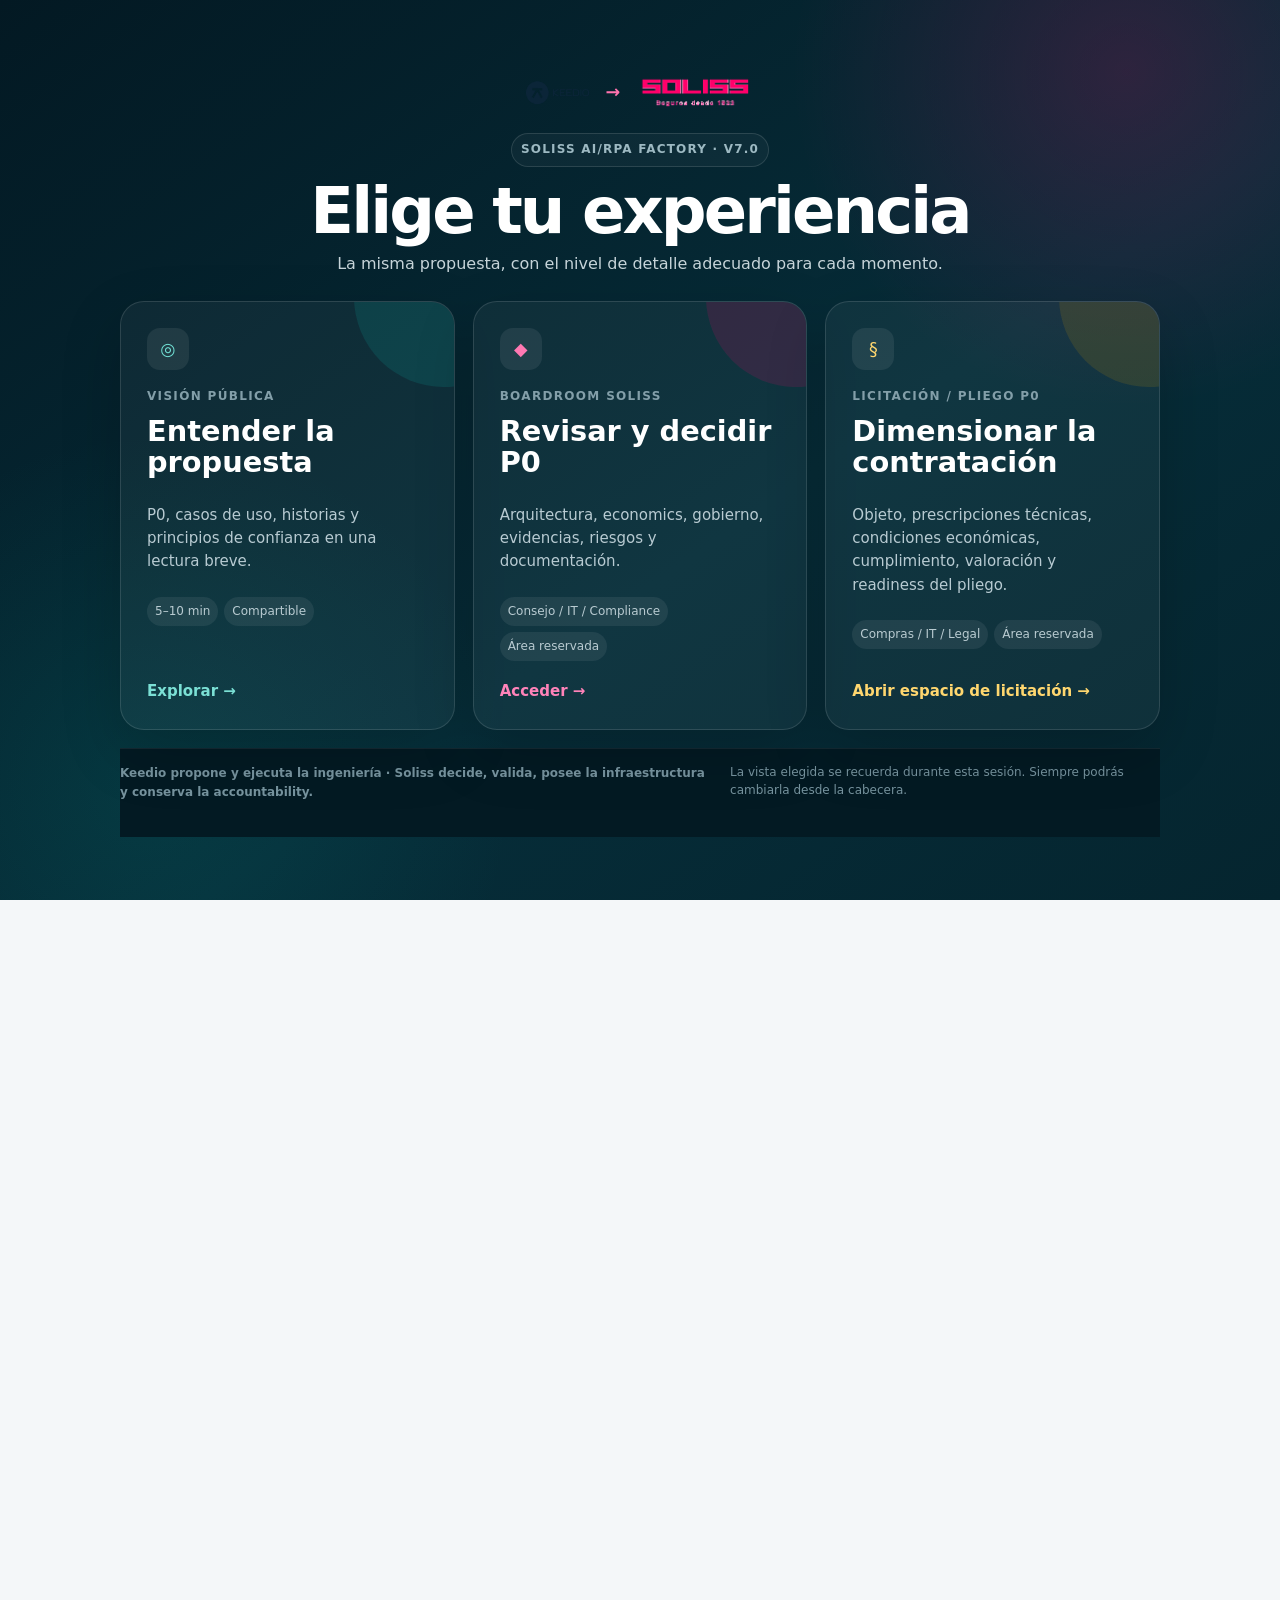
==== commit 3749cca5: "feat: Add V7 release notes and new tender workspace functionality - Introduced a new tender workspac" ====
--- a/index.html
+++ b/index.html
@@ -4,8 +4,8 @@
   <meta charset="utf-8">
   <meta name="viewport" content="width=device-width,initial-scale=1,viewport-fit=cover">
   <meta name="theme-color" content="#FF006A">
-  <meta name="description" content="Soliss AI/RPA Factory · una única web Keedio → Soliss con acceso a Visión pública o Boardroom P0.">
-  <title>Soliss AI/RPA Factory · Keedio → Soliss · V6.2</title>
+  <meta name="description" content="Soliss AI/RPA Factory · una única web Keedio → Soliss con acceso a Visión pública, Boardroom y espacio de Licitación/Pliego P0.">
+  <title>Soliss AI/RPA Factory · Keedio → Soliss · V7.0</title>
   <link rel="manifest" href="manifest.webmanifest">
   <link rel="icon" href="assets/icon-192.png">
   <link rel="stylesheet" href="assets/styles.css">
@@ -17,6 +17,7 @@
   <script defer src="assets/app.js"></script>
   <script defer src="assets/v6-features.js"></script>
   <script defer src="assets/v62-ui.js"></script>
+  <script defer src="assets/v7-tender.js"></script>
 </head>
 <body data-audience="board" data-build="unified" data-access="portal">
 <a class="skip" href="#main">Ir al contenido</a>
@@ -25,7 +26,7 @@
   <div class="access-portal-shell">
     <header class="access-portal-head">
       <div class="access-logos"><img src="assets/brand/keedio-logo.png" alt="Keedio"><span>→</span><img src="assets/brand/soliss-logo.png" alt="Soliss"></div>
-      <span class="access-version">SOLISS AI/RPA FACTORY · V6.2</span>
+      <span class="access-version">SOLISS AI/RPA FACTORY · V7.0</span>
       <h1 id="accessPortalTitle">Elige tu experiencia</h1>
       <p>La misma propuesta, con el nivel de detalle adecuado para cada momento.</p>
     </header>
@@ -46,13 +47,21 @@
         <div class="access-meta"><span>Consejo / IT / Compliance</span><span>Área reservada</span></div>
         <b>Acceder →</b>
       </button>
+      <button class="access-card tender" type="button" data-access-choice="tender">
+        <span class="access-icon">§</span><small>LICITACIÓN / PLIEGO P0</small>
+        <h2>Dimensionar la contratación</h2>
+        <p>Objeto, prescripciones técnicas, condiciones económicas, cumplimiento, valoración y readiness del pliego.</p>
+        <div class="access-meta"><span>Compras / IT / Legal</span><span>Área reservada</span></div>
+        <b>Abrir espacio de licitación →</b>
+      </button>
+
     </div>
 
     <div id="boardroomConsent" class="boardroom-consent" hidden>
       <div class="boardroom-login-copy">
-        <span>BOARDROOM SOLISS</span>
-        <h3>Área reservada para revisión de P0</h3>
-        <p>Introduce las credenciales facilitadas por Keedio.</p>
+        <span id="loginAreaLabel">BOARDROOM SOLISS</span>
+        <h3 id="loginAreaTitle">Área reservada para revisión de P0</h3>
+        <p id="loginAreaText">Introduce las credenciales facilitadas por Keedio.</p>
       </div>
       <div id="authReadiness" class="auth-readiness">Acceso Boardroom Keedio → Soliss</div>
       <div class="simple-login-grid">
@@ -74,7 +83,7 @@
 
 <header class="topbar">
   <div class="shell navrow">
-    <a class="brand brand-lockup" href="#hero" aria-label="Keedio presenta a Soliss"><img src="assets/brand/keedio-logo.png" alt="Keedio"><span class="brand-arrow">→</span><img class="soliss-wordmark" src="assets/brand/soliss-logo.png" alt="Soliss Seguros desde 1933"><small id="brandModeText">AI/RPA Factory · V6.2</small></a>
+    <a class="brand brand-lockup" href="#hero" aria-label="Keedio presenta a Soliss"><img src="assets/brand/keedio-logo.png" alt="Keedio"><span class="brand-arrow">→</span><img class="soliss-wordmark" src="assets/brand/soliss-logo.png" alt="Soliss Seguros desde 1933"><small id="brandModeText">AI/RPA Factory · V7.0</small></a>
     <nav id="nav" aria-label="Principal">
       <a href="#why">Contexto</a><a href="#decision">Decisiones</a><a href="#twin">Arquitectura</a><a href="#factory">P0 + Casos de uso</a><a href="#economics">Economics</a><a href="#governance">Governance</a><a href="#assurance">Assurance</a><a href="#delivery">Delivery</a><a href="#documents">Docs</a>
     </nav>
@@ -137,7 +146,107 @@
   </div>
 </aside>
 
+
+<aside id="tenderSidebar" class="tender-sidebar tender-only" aria-label="Navegación Licitación P0">
+  <div class="tender-sidebar-inner">
+    <span class="sidebar-eyebrow">LICITACIÓN P0 · V7</span>
+    <nav class="side-nav">
+      <a href="#tender-summary"><i>01</i><span>Ficha contractual</span></a>
+      <a href="#tender-technical"><i>02</i><span>Condiciones técnicas</span></a>
+      <a href="#tender-economic"><i>03</i><span>Condiciones económicas</span></a>
+      <a href="#tender-compliance"><i>04</i><span>Cumplimiento PPT</span></a>
+      <a href="#tender-evaluation"><i>05</i><span>Valoración propuesta</span></a>
+      <a href="#tender-delivery"><i>06</i><span>Entrega y aceptación</span></a>
+      <a href="#tender-readiness"><i>07</i><span>Readiness del pliego</span></a>
+    </nav>
+    <div class="sidebar-help"><b>Fuente base</b><span>Redacción proyecto(2).docx</span></div>
+  </div>
+</aside>
+
 <main id="main">
+
+<section id="tenderWorkspace" class="tender-workspace tender-only" aria-labelledby="tenderTitle">
+  <div class="tender-hero">
+    <div class="shell">
+      <div class="tender-hero-grid">
+        <div>
+          <span class="tender-kicker">TERCER ESPACIO · LICITACIÓN / PLIEGO</span>
+          <h1 id="tenderTitle">P0 preparado para <em>contratar, comparar y aceptar</em>.</h1>
+          <p>La V7 convierte la redacción de P0 en un espacio de licitación: objeto, alcance, prescripciones técnicas, condiciones económicas, criterios de valoración, evidencias y asuntos pendientes de cierre contractual.</p>
+          <div class="tender-tags"><span>P0 único</span><span>UC1–UC7 derivados</span><span>24 meses base</span><span>12 meses opcionales</span></div>
+        </div>
+        <aside class="tender-hero-card">
+          <span>ESTADO DEL PLIEGO</span>
+          <b id="tenderReadinessHero">—</b>
+          <p id="tenderReadinessHeroText">Cargando condiciones de licitación…</p>
+          <small>No constituye dictamen jurídico ni expediente de contratación definitivo.</small>
+        </aside>
+      </div>
+    </div>
+  </div>
+
+  <div class="shell tender-shell">
+    <section id="tender-summary" class="tender-section">
+      <header class="tender-section-head"><div><span>01 · FICHA CONTRACTUAL</span><h2>Qué se contrata, durante cuánto tiempo y dónde están los límites.</h2></div><p>Lectura licitable del borrador aportado, manteniendo P0 como único proyecto inicial y los UC como desarrollos derivados.</p></header>
+      <div id="tenderSummaryCards" class="tender-summary-grid"></div>
+      <div id="tenderReconciliation" class="tender-reconciliation"></div>
+      <div class="tender-two-col">
+        <article class="tender-box"><span>INCLUIDO EN P0</span><ul id="tenderIncluded"></ul></article>
+        <article class="tender-box exclusions"><span>NO INCLUIDO / CONTRATACIÓN ADICIONAL</span><ul id="tenderExcluded"></ul></article>
+      </div>
+    </section>
+
+    <section id="tender-technical" class="tender-section">
+      <header class="tender-section-head"><div><span>02 · CONDICIONES TÉCNICAS</span><h2>Prescripciones mínimas para considerar P0 técnicamente conforme.</h2></div><p>Condiciones estructuradas por dominios y trazadas contra las 18 prescripciones PPT del borrador.</p></header>
+      <div id="technicalConditionCards" class="technical-condition-grid"></div>
+      <details class="tender-details" open><summary>Matriz completa PPT-01 → PPT-18 <span>respuesta Keedio + aceptación</span></summary><div class="table-wrap"><table id="technicalPptTable" class="tender-table"></table></div></details>
+    </section>
+
+    <section id="tender-economic" class="tender-section">
+      <header class="tender-section-head"><div><span>03 · CONDICIONES ECONÓMICAS</span><h2>Separar servicios Keedio, infraestructura Soliss, opcionales y condiciones pendientes.</h2></div><p>Los importes del borrador se presentan como base de licitación. Las condiciones no soportadas por el documento quedan expresamente pendientes, no inventadas.</p></header>
+      <div id="economicSummary" class="economic-summary-grid"></div>
+      <div class="tender-two-col economic-layout">
+        <article><h3>Desglose económico del borrador</h3><div class="table-wrap"><table id="tenderPhaseTable" class="tender-table"></table></div></article>
+        <article><h3>Condiciones comerciales</h3><div id="commercialConditions" class="commercial-conditions"></div></article>
+      </div>
+      <details class="tender-details"><summary>Infraestructura a adquirir directamente por Soliss <span>sizing orientativo</span></summary><div class="table-wrap"><table id="tenderInfraTable" class="tender-table"></table></div></details>
+    </section>
+
+    <section id="tender-compliance" class="tender-section">
+      <header class="tender-section-head"><div><span>04 · RESPUESTA DE CUMPLIMIENTO</span><h2>Una licitación debe poder verificarse, no solo describirse.</h2></div><p>La matriz permite revisar prescripción, respuesta Keedio, entregable de aceptación y condición/dependencia.</p></header>
+      <div class="tender-toolbar"><input id="tenderComplianceSearch" type="search" placeholder="Buscar PPT, Rancher, GPU, RAG, DORA…"><div id="tenderComplianceFilters" class="segmented"><button class="active" data-tender-filter="all">Todas</button><button data-tender-filter="cumple">Cumple</button><button data-tender-filter="condicionado">Condicionado</button><button data-tender-filter="gate">Gate/PoC</button></div></div>
+      <div id="tenderComplianceGrid" class="tender-compliance-grid"></div>
+    </section>
+
+    <section id="tender-evaluation" class="tender-section">
+      <header class="tender-section-head"><div><span>05 · MODELO DE VALORACIÓN PROPUESTO</span><h2>Cómo podría puntuarse la licitación sin confundirlo con criterio contractual cerrado.</h2></div><p>Working draft de Keedio para ordenar la evaluación. La ponderación deberá validarse por Soliss/Compras/Legal antes de formar parte de un pliego real.</p></header>
+      <div class="working-banner">PROPUESTA DE TRABAJO · NO PROCEDE DEL DOCUMENTO APORTADO · PENDIENTE DE VALIDACIÓN DE SOLISS</div>
+      <div id="tenderEvaluationGrid" class="evaluation-grid"></div>
+      <div class="evaluation-total"><span>Puntuación simulada</span><b id="evaluationTotal">0 / 100</b><small>Herramienta de workshop, no evaluación oficial.</small></div>
+    </section>
+
+    <section id="tender-delivery" class="tender-section">
+      <header class="tender-section-head"><div><span>06 · ENTREGA Y ACEPTACIÓN</span><h2>Entregables, gates y recursos de Soliss forman parte de la capacidad de aceptación.</h2></div><p>El adjudicatario no termina al instalar componentes: debe dejar evidencia, documentación, transferencia y criterios Go/No-Go.</p></header>
+      <div class="tender-two-col">
+        <article><h3>Gates Go/No-Go</h3><div id="tenderGates" class="tender-gates"></div></article>
+        <article><h3>Dedicación requerida de Soliss</h3><div id="tenderSolissEffort" class="tender-effort"></div></article>
+      </div>
+      <details class="tender-details"><summary>Entregables mínimos y criterio de aceptación <span>F0 → S1</span></summary><div class="table-wrap"><table id="tenderDeliverables" class="tender-table"></table></div></details>
+    </section>
+
+    <section id="tender-readiness" class="tender-section">
+      <header class="tender-section-head"><div><span>07 · TENDER READINESS</span><h2>Qué está listo y qué falta antes de convertir el borrador en expediente formal.</h2></div><p>Checklist contractual/técnico/económico. No sustituye revisión de contratación, legal, fiscal, DPO o auditoría.</p></header>
+      <div id="tenderReadinessGrid" class="tender-readiness-grid"></div>
+      <div class="tender-actions">
+        <button id="downloadTenderTech" type="button">↓ Condiciones técnicas CSV</button>
+        <button id="downloadTenderEconomic" type="button">↓ Condiciones económicas CSV</button>
+        <button id="downloadTenderReadiness" type="button">↓ Readiness CSV</button>
+        <a href="private/documents/23_V7_Borrador_Redaccion_Licitacion_P0.docx" data-private-tender-doc>Documento fuente ↗</a>
+      </div>
+    </section>
+  </div>
+</section>
+
 <section id="hero" class="hero present-step" data-show="board tech compliance">
   <div class="mesh"></div>
   <div class="shell hero-grid">
--- a/assets/styles.css
+++ b/assets/styles.css
@@ -385,3 +385,33 @@
  button,a.btn,input,select,textarea{min-height:44px}
 }
 @media(max-width:520px){.benchmark-grid{grid-template-columns:1fr}.hero-panel{padding:16px}.kpis{grid-template-columns:1fr 1fr}.access-card h2{font-size:1.5rem}}
+
+
+/* ==========================================================
+   V7 · Tender / Licitation Workspace
+   ========================================================== */
+.tender-only{display:none!important}body[data-access="tender"] .tender-only{display:block!important}body[data-access="tender"] .public-only,body[data-access="tender"] .boardroom-only{display:none!important}
+.access-options{grid-template-columns:repeat(3,1fr)}.access-card.tender:after{background:#d69a00}.access-card.tender .access-icon{color:#ffd76f}.access-card.tender li:before{color:#ffd76f}.access-card.tender>b{color:#ffd76f}.access-card.tender:hover{background:rgba(218,161,0,.08)}
+.access-badge.tender{background:#fff3d4;color:#8b5b00}.access-switch-btn.tender i{background:#d49a00}
+body[data-access="tender"] .audience-bar{display:none!important}body[data-access="tender"] .topbar nav{display:none!important}body[data-access="tender"] #main>section:not(#tenderWorkspace){display:none!important}
+body[data-access="tender"] .tender-sidebar{display:block;position:fixed;left:0;top:112px;bottom:0;width:232px;z-index:82;background:var(--surface);border-right:1px solid var(--line);overflow:auto}body[data-access="tender"] #main,body[data-access="tender"]>footer{margin-left:232px}body[data-access="tender"] #main .shell,body[data-access="tender"]>footer .shell{width:min(1180px,calc(100% - 48px))}
+.tender-sidebar-inner{padding:22px 14px}.tender-sidebar .sidebar-eyebrow{display:block;font-size:.75rem;color:#9a6700;font-weight:900;letter-spacing:.08em;margin:0 8px 14px}.tender-sidebar .side-nav{display:grid;gap:4px}.tender-sidebar .side-nav a{display:flex;align-items:center;gap:10px;padding:10px;border-radius:10px;color:var(--ink);text-decoration:none;font-size:.8125rem;font-weight:800}.tender-sidebar .side-nav a:hover{background:var(--surface2)}.tender-sidebar .side-nav i{font-style:normal;font-size:.75rem;color:#a36e00;min-width:25px}.tender-sidebar .sidebar-help{margin-top:18px;padding:10px;border:1px solid var(--line);border-radius:10px}.tender-sidebar .sidebar-help b,.tender-sidebar .sidebar-help span{display:block;font-size:.75rem}.tender-sidebar .sidebar-help span{color:var(--muted);margin-top:3px}
+.tender-workspace{background:var(--bg);min-height:100vh}.tender-hero{padding:74px 0 46px;background:radial-gradient(circle at 90% 10%,rgba(255,0,106,.12),transparent 25%),linear-gradient(135deg,#031923,#073b48);color:#fff}.tender-hero-grid{display:grid;grid-template-columns:1.5fr .6fr;gap:26px;align-items:end}.tender-kicker{font-size:.75rem;letter-spacing:.12em;color:#ffd76f;font-weight:900}.tender-hero h1{font-size:clamp(2.6rem,5vw,5.4rem);line-height:1;letter-spacing:-.05em;margin:12px 0}.tender-hero h1 em{font-style:normal;color:#ff68a8}.tender-hero p{font-size:1rem;line-height:1.6;color:#c9d9de;max-width:820px}.tender-tags{display:flex;flex-wrap:wrap;gap:7px;margin-top:18px}.tender-tags span{padding:7px 9px;border:1px solid rgba(255,255,255,.14);border-radius:999px;font-size:.75rem;color:#dce7ea}.tender-hero-card{border:1px solid rgba(255,255,255,.12);border-radius:18px;padding:20px;background:rgba(255,255,255,.055)}.tender-hero-card span{font-size:.75rem;color:#ffd76f;font-weight:900}.tender-hero-card b{display:block;font-size:2rem;margin:8px 0}.tender-hero-card p{font-size:.875rem;color:#c9d9de}.tender-hero-card small{font-size:.75rem;color:#849da6}
+.tender-shell{padding-bottom:80px}.tender-section{padding:68px 0;border-bottom:1px solid var(--line);scroll-margin-top:135px}.tender-section-head{display:flex;justify-content:space-between;align-items:flex-start;gap:25px;margin-bottom:24px}.tender-section-head>div{max-width:740px}.tender-section-head span{font-size:.75rem;color:#a36e00;font-weight:900;letter-spacing:.08em}.tender-section-head h2{font-size:clamp(1.8rem,3vw,3rem);line-height:1.06;margin:6px 0}.tender-section-head>p{max-width:390px;font-size:.875rem;color:var(--muted);line-height:1.55}
+.tender-summary-grid,.economic-summary-grid{display:grid;grid-template-columns:repeat(3,1fr);gap:10px}.tender-summary-grid article,.economic-summary-grid article{border:1px solid var(--line);border-radius:14px;padding:15px;background:var(--surface)}.tender-summary-grid span,.economic-summary-grid span{font-size:.75rem;color:var(--muted);font-weight:800}.tender-summary-grid b,.economic-summary-grid b{display:block;font-size:1.05rem;margin-top:5px}.economic-summary-grid b{font-size:1.35rem;color:var(--magenta)}.economic-summary-grid small{display:block;font-size:.75rem;color:var(--muted);margin-top:4px}
+.tender-reconciliation{display:flex;align-items:center;justify-content:space-between;gap:18px;margin:14px 0 20px;padding:16px;border-radius:14px;background:#fff5dd;border:1px solid #efd38a;color:#3a311e}.tender-reconciliation span{font-size:.75rem;color:#916000;font-weight:900}.tender-reconciliation h3{font-size:1rem;margin:4px 0}.tender-reconciliation p{font-size:.8125rem;line-height:1.55;margin:0}.tender-reconciliation strong{white-space:nowrap;background:#ad7100;color:#fff;padding:7px 9px;border-radius:999px;font-size:.75rem}
+.tender-two-col{display:grid;grid-template-columns:1fr 1fr;gap:12px}.tender-box{border:1px solid var(--line);border-radius:14px;padding:16px;background:var(--surface)}.tender-box>span{font-size:.75rem;color:#087568;font-weight:900}.tender-box.exclusions>span{color:#b44b31}.tender-box ul{padding-left:19px}.tender-box li{font-size:.8125rem;color:var(--muted);margin:7px 0;line-height:1.5}
+.technical-condition-grid{display:grid;grid-template-columns:repeat(3,1fr);gap:9px}.technical-condition-grid article{border:1px solid var(--line);border-radius:14px;padding:14px;background:var(--surface)}.technical-condition-grid header{display:flex;gap:8px;align-items:baseline}.technical-condition-grid header span{font-size:.75rem;color:#a36e00;font-weight:900}.technical-condition-grid h3{font-size:.95rem;margin:0}.technical-condition-grid p{font-size:.8125rem;color:var(--muted);line-height:1.5}.technical-condition-grid small{display:block;font-size:.75rem;color:var(--muted);padding-top:8px;border-top:1px solid var(--line)}
+.tender-details{margin-top:16px;border:1px solid var(--line);border-radius:14px;background:var(--surface);overflow:hidden}.tender-details summary{padding:14px 16px;cursor:pointer;font-size:.875rem;font-weight:900}.tender-details summary span{float:right;font-size:.75rem;color:var(--muted);font-weight:600}.tender-details .table-wrap{border-top:1px solid var(--line)}.tender-table{width:100%;border-collapse:collapse;font-size:.78rem}.tender-table th{text-align:left;background:var(--surface2);padding:10px;border-bottom:1px solid var(--line);white-space:nowrap}.tender-table td{padding:10px;border-bottom:1px solid var(--line);vertical-align:top;line-height:1.45}.tender-table td small{display:block;color:var(--muted);margin-top:3px}.tender-status{display:inline-flex;padding:4px 6px;border-radius:999px;font-size:.75rem;font-weight:900}.tender-status.cumple{background:#e3f7f2;color:#087568}.tender-status.condicionado{background:#fff1d7;color:#956000}.tender-status.gate{background:#fff0f6;color:#b7004c}
+.economic-layout>article{min-width:0}.economic-layout h3{font-size:1rem}.commercial-conditions{display:grid;gap:7px}.commercial-conditions>div{border:1px solid var(--line);border-radius:11px;padding:10px;background:var(--surface)}.commercial-conditions b{display:block;font-size:.8125rem;margin:3px 0}.commercial-conditions p{font-size:.75rem;color:var(--muted);margin:0}.commercial-state{display:inline-flex;font-size:.75rem;font-weight:900;padding:3px 5px;border-radius:999px}.commercial-state.defined{background:#e5f7f2;color:#087568}.commercial-state.pending{background:#fff0f6;color:#b7004c}
+.tender-toolbar{display:flex;justify-content:space-between;gap:12px;margin-bottom:14px}.tender-toolbar input{flex:1;border:1px solid var(--line);border-radius:10px;padding:10px 12px;background:var(--surface);color:var(--ink);font-size:.8125rem}.tender-compliance-grid{display:grid;grid-template-columns:repeat(2,1fr);gap:8px}.tender-compliance-grid article{border:1px solid var(--line);border-radius:13px;padding:13px;background:var(--surface)}.tender-compliance-grid header{display:flex;justify-content:space-between;gap:10px;align-items:flex-start}.tender-compliance-grid header b{font-size:.875rem}.tender-compliance-grid p{font-size:.8125rem;color:var(--muted);line-height:1.5}.tender-compliance-grid dl{display:grid;grid-template-columns:90px 1fr;gap:5px;margin:8px 0 0}.tender-compliance-grid dt{font-size:.75rem;color:var(--muted)}.tender-compliance-grid dd{font-size:.75rem;margin:0}.empty-state{font-size:.875rem;color:var(--muted)}
+.working-banner{padding:10px 12px;border:1px dashed #c88d00;border-radius:10px;background:#fff7df;color:#7a5300;font-size:.75rem;font-weight:900;margin-bottom:14px}.evaluation-grid{display:grid;grid-template-columns:repeat(2,1fr);gap:8px}.evaluation-grid article{border:1px solid var(--line);border-radius:12px;padding:12px;background:var(--surface)}.evaluation-grid header{display:flex;justify-content:space-between}.evaluation-grid header span{font-size:.75rem;color:var(--muted)}.evaluation-grid header b{font-size:.8125rem;color:var(--magenta)}.evaluation-grid p{font-size:.8125rem}.evaluation-grid label{display:flex;align-items:center;justify-content:flex-end;gap:6px;font-size:.75rem;color:var(--muted)}.evaluation-grid input{width:75px;border:1px solid var(--line);border-radius:8px;padding:6px;background:var(--bg);color:var(--ink)}.evaluation-total{display:flex;align-items:center;gap:12px;justify-content:flex-end;margin-top:12px;padding:12px;border-radius:12px;background:#052f3d;color:#fff}.evaluation-total span{font-size:.75rem}.evaluation-total b{font-size:1.5rem;color:#ff83b8}.evaluation-total small{font-size:.75rem;color:#a9c0c8}
+.tender-gates,.tender-effort{display:grid;gap:7px}.tender-gates article,.tender-effort article{border:1px solid var(--line);border-radius:12px;padding:12px;background:var(--surface)}.tender-gates span{font-size:.75rem;color:#a36e00;font-weight:900}.tender-gates b,.tender-effort b{display:block;font-size:.875rem;margin:4px 0}.tender-gates p,.tender-gates small,.tender-effort p,.tender-effort span{font-size:.75rem;color:var(--muted);line-height:1.45}.tender-effort span{display:block;color:var(--magenta);font-weight:800}
+.tender-readiness-grid{display:grid;grid-template-columns:repeat(3,1fr);gap:8px}.tender-readiness-grid article{border:1px solid var(--line);border-radius:12px;padding:12px;background:var(--surface);border-top-width:4px}.tender-readiness-grid article.ready{border-top-color:#0b8f80}.tender-readiness-grid article.warning{border-top-color:#d29600}.tender-readiness-grid article.missing{border-top-color:#c60055}.tender-readiness-grid span{font-size:.75rem;font-weight:900}.tender-readiness-grid .ready span{color:#087568}.tender-readiness-grid .warning span{color:#966300}.tender-readiness-grid .missing span{color:#b7004c}.tender-readiness-grid b{display:block;font-size:.875rem;margin:5px 0}.tender-readiness-grid p{font-size:.75rem;color:var(--muted);line-height:1.45}.tender-actions{display:flex;flex-wrap:wrap;gap:7px;margin-top:16px}.tender-actions button,.tender-actions a{border:1px solid var(--line);border-radius:9px;padding:9px 11px;background:var(--surface);color:var(--ink);font-size:.75rem;font-weight:850;text-decoration:none;cursor:pointer}
+body[data-access="tender"] .access-ribbon{background:linear-gradient(90deg,#fff8e5,var(--surface))}html[data-theme="dark"] body[data-access="tender"] .access-ribbon{background:linear-gradient(90deg,rgba(207,145,0,.11),var(--surface))}
+@media(max-width:1180px){.access-options{grid-template-columns:1fr 1fr}.access-card.tender{grid-column:1/-1}.technical-condition-grid{grid-template-columns:repeat(2,1fr)}.tender-readiness-grid{grid-template-columns:repeat(2,1fr)}}
+@media(max-width:980px){body[data-access="tender"] .tender-sidebar{display:none!important}body[data-access="tender"] #main,body[data-access="tender"]>footer{margin-left:0}.tender-hero-grid{grid-template-columns:1fr}.tender-summary-grid,.economic-summary-grid{grid-template-columns:repeat(2,1fr)}.tender-two-col{grid-template-columns:1fr}.tender-toolbar{display:block}.tender-toolbar .segmented{margin-top:8px}.tender-compliance-grid{grid-template-columns:1fr}}
+@media(max-width:700px){.access-options,.technical-condition-grid,.tender-summary-grid,.economic-summary-grid,.evaluation-grid,.tender-readiness-grid{grid-template-columns:1fr}.access-card.tender{grid-column:auto}.tender-section{padding:46px 0}.tender-section-head{display:block}.tender-section-head>p{max-width:none}.tender-reconciliation{display:block}.tender-reconciliation strong{display:inline-flex;margin-top:10px}.tender-table{font-size:.75rem}.tender-details .table-wrap{overflow:auto}.tender-actions{display:grid}.tender-actions>*{text-align:center}}
+
+.tender-sidebar .side-nav a.active{background:#fff5dd;color:#704a00;box-shadow:inset 3px 0 0 #d49a00}html[data-theme="dark"] .tender-sidebar .side-nav a.active{background:rgba(212,154,0,.12);color:#ffd879}
+@media(max-width:1199px){body[data-access="tender"] .topbar nav.open{display:flex!important}}
